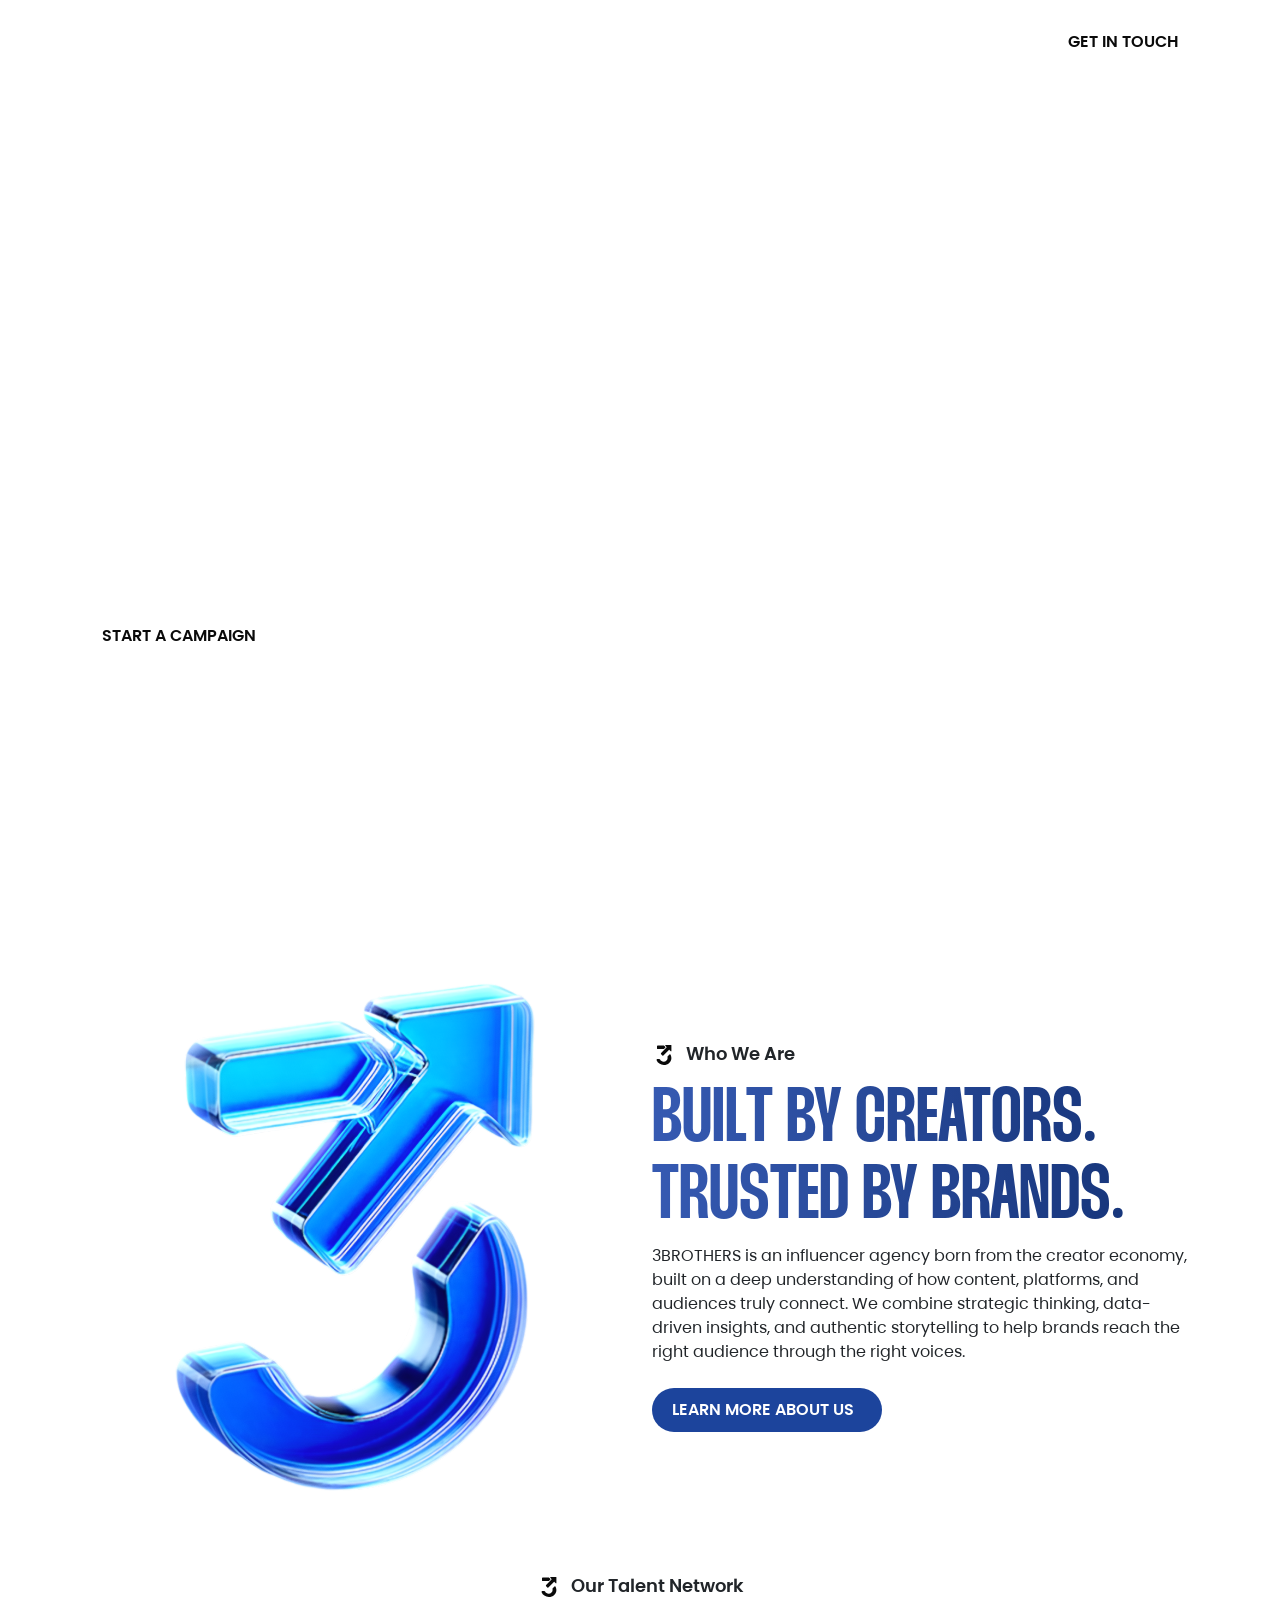
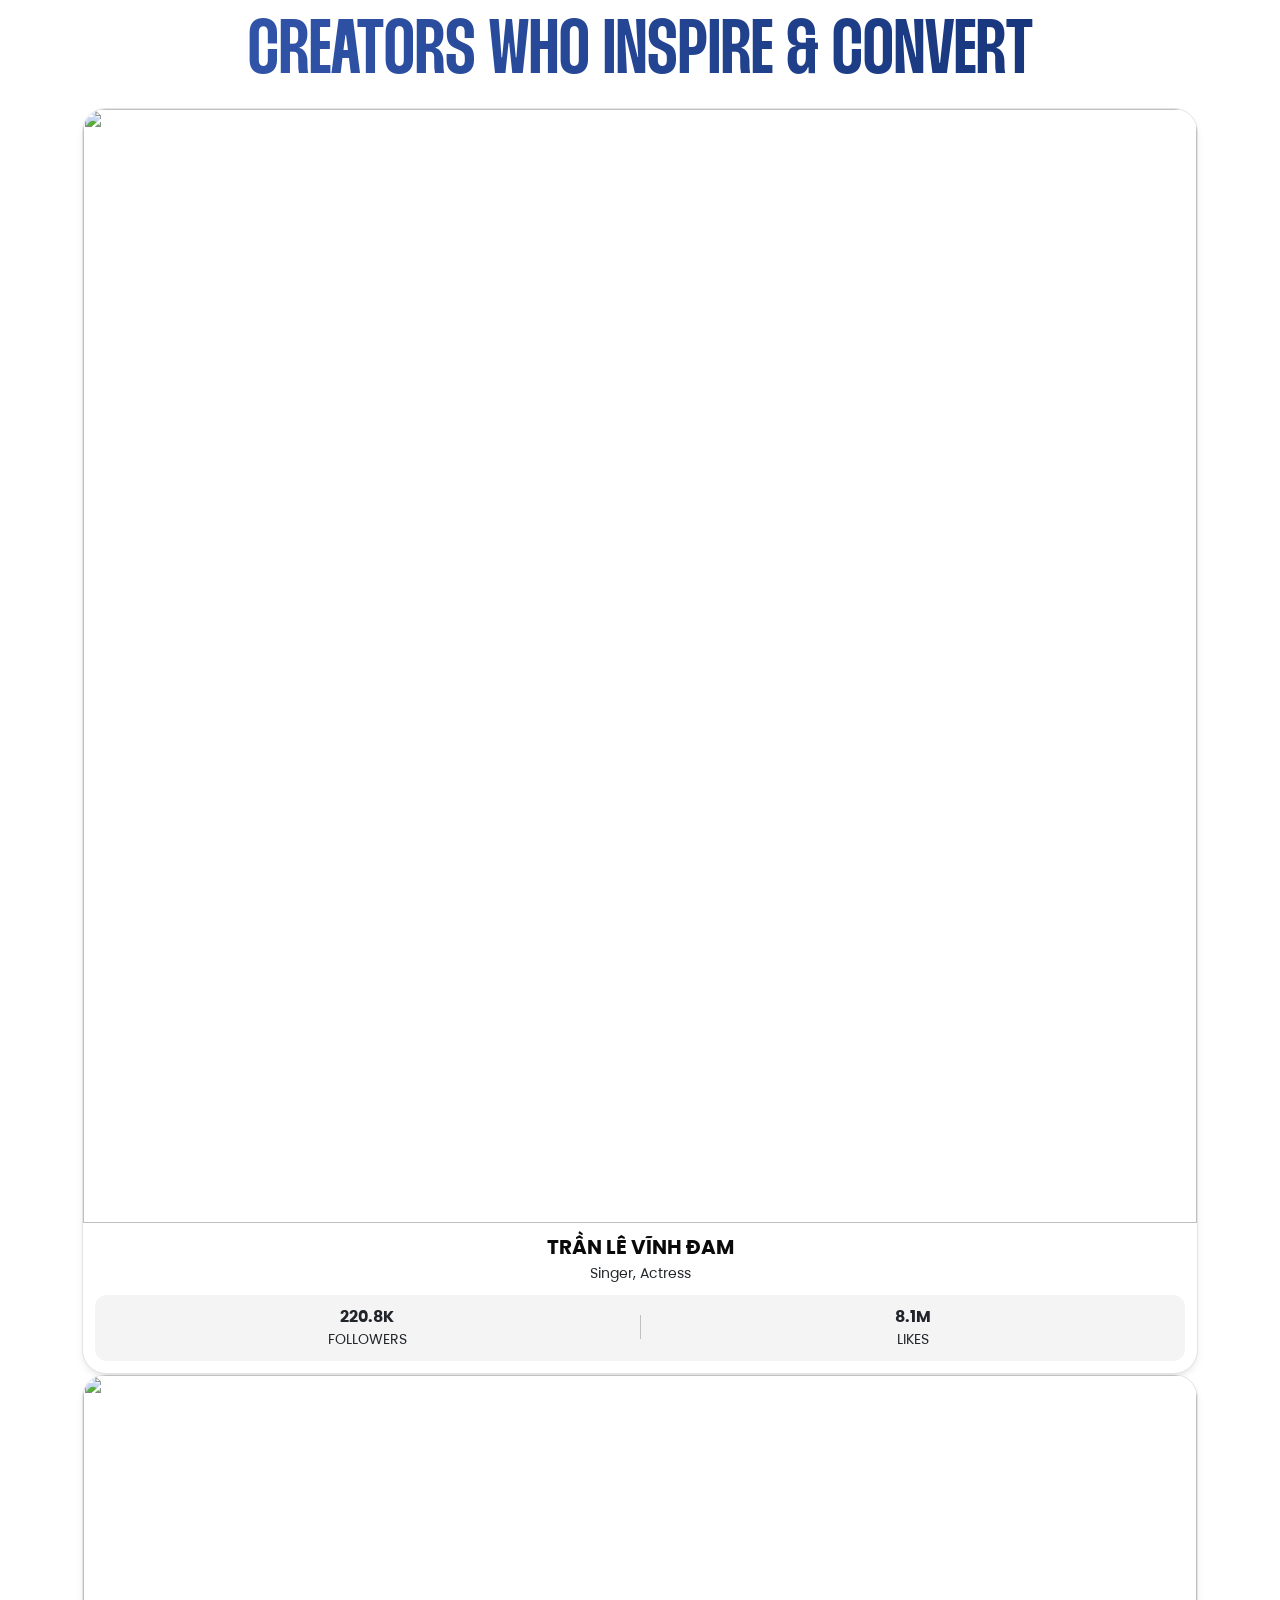
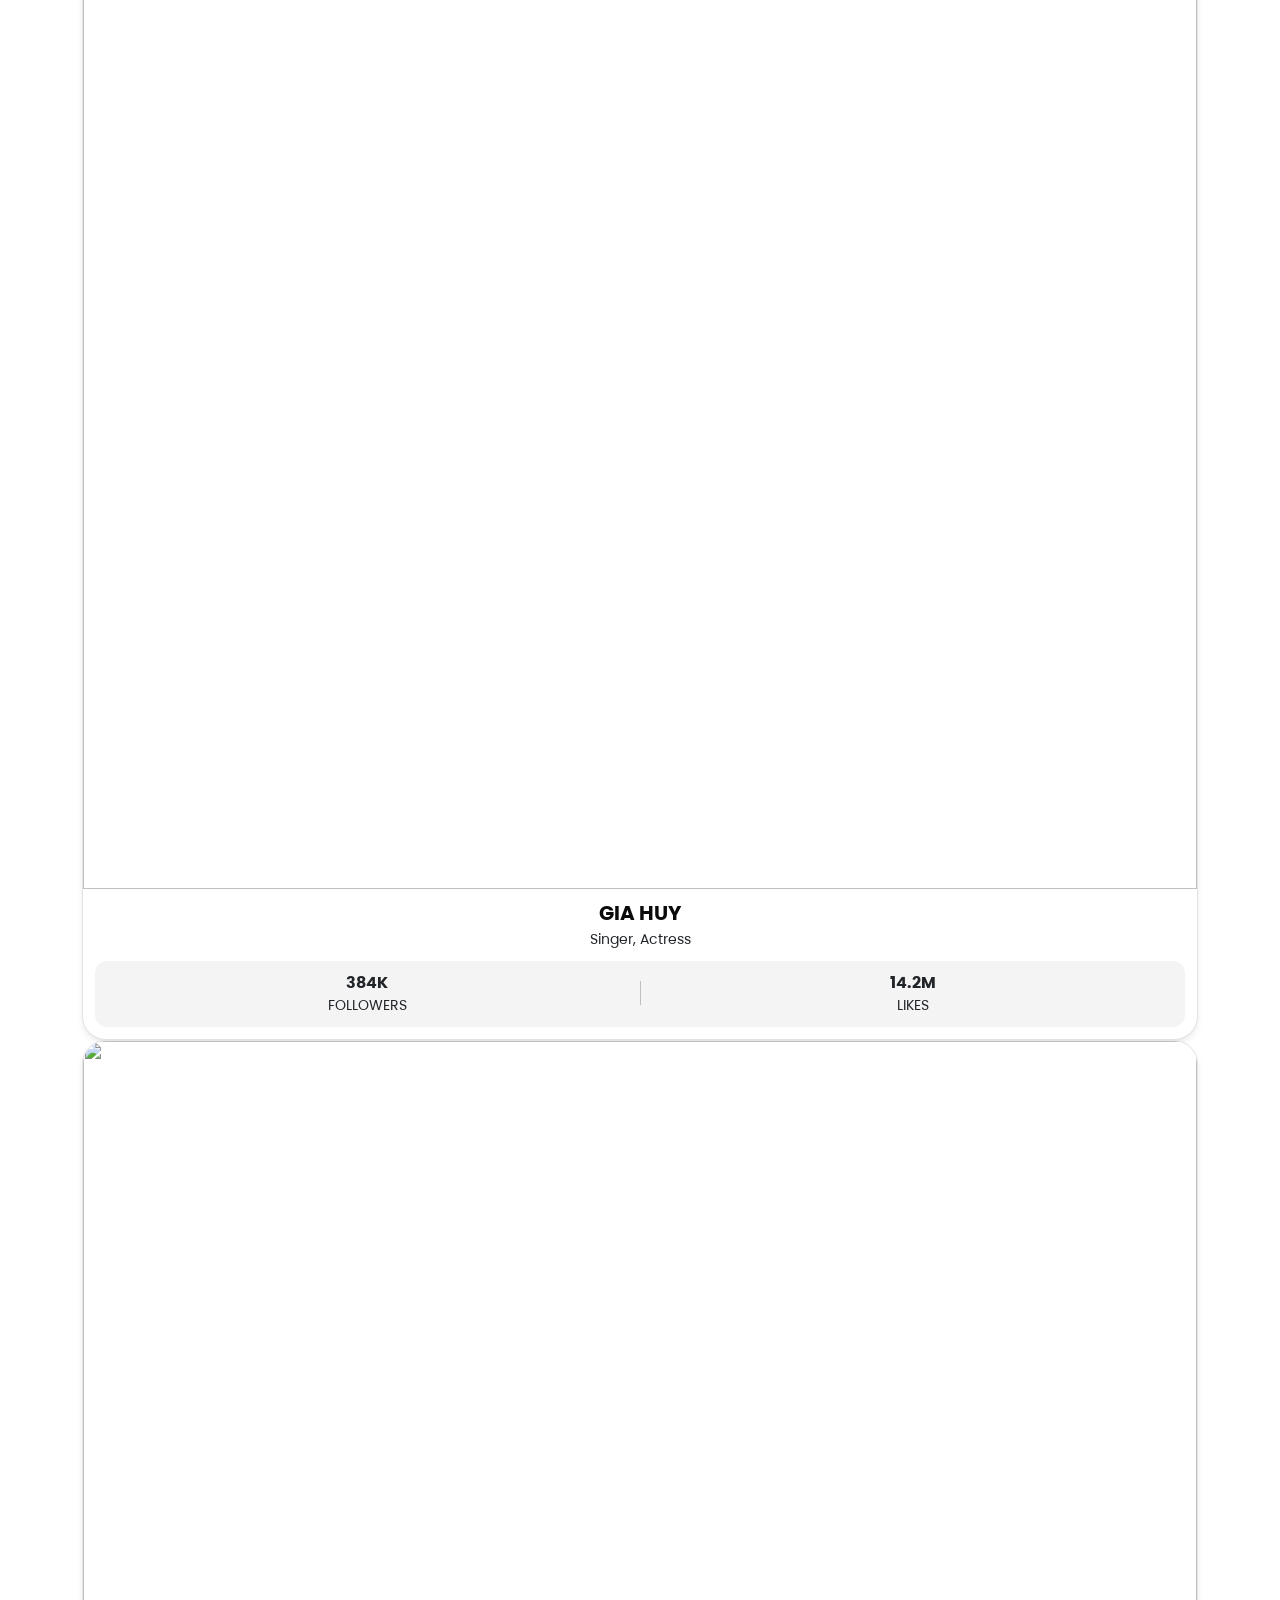
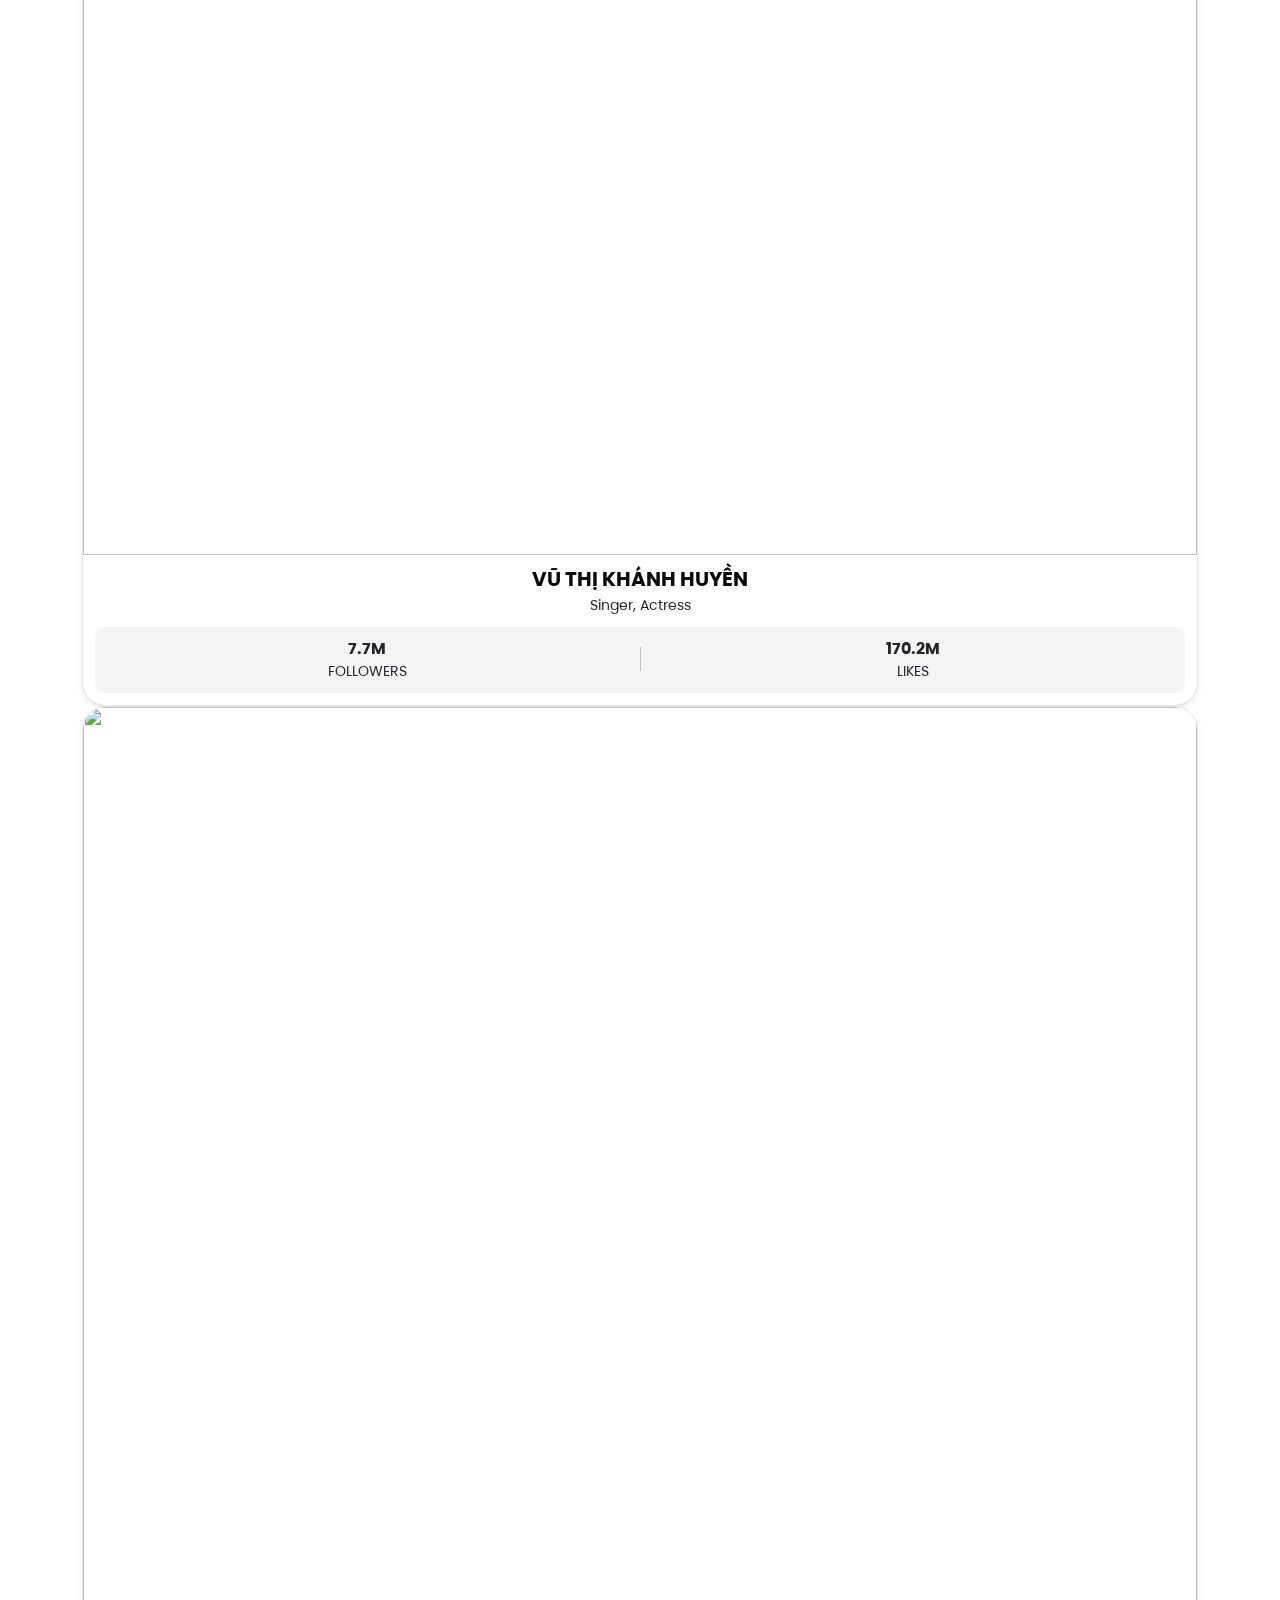
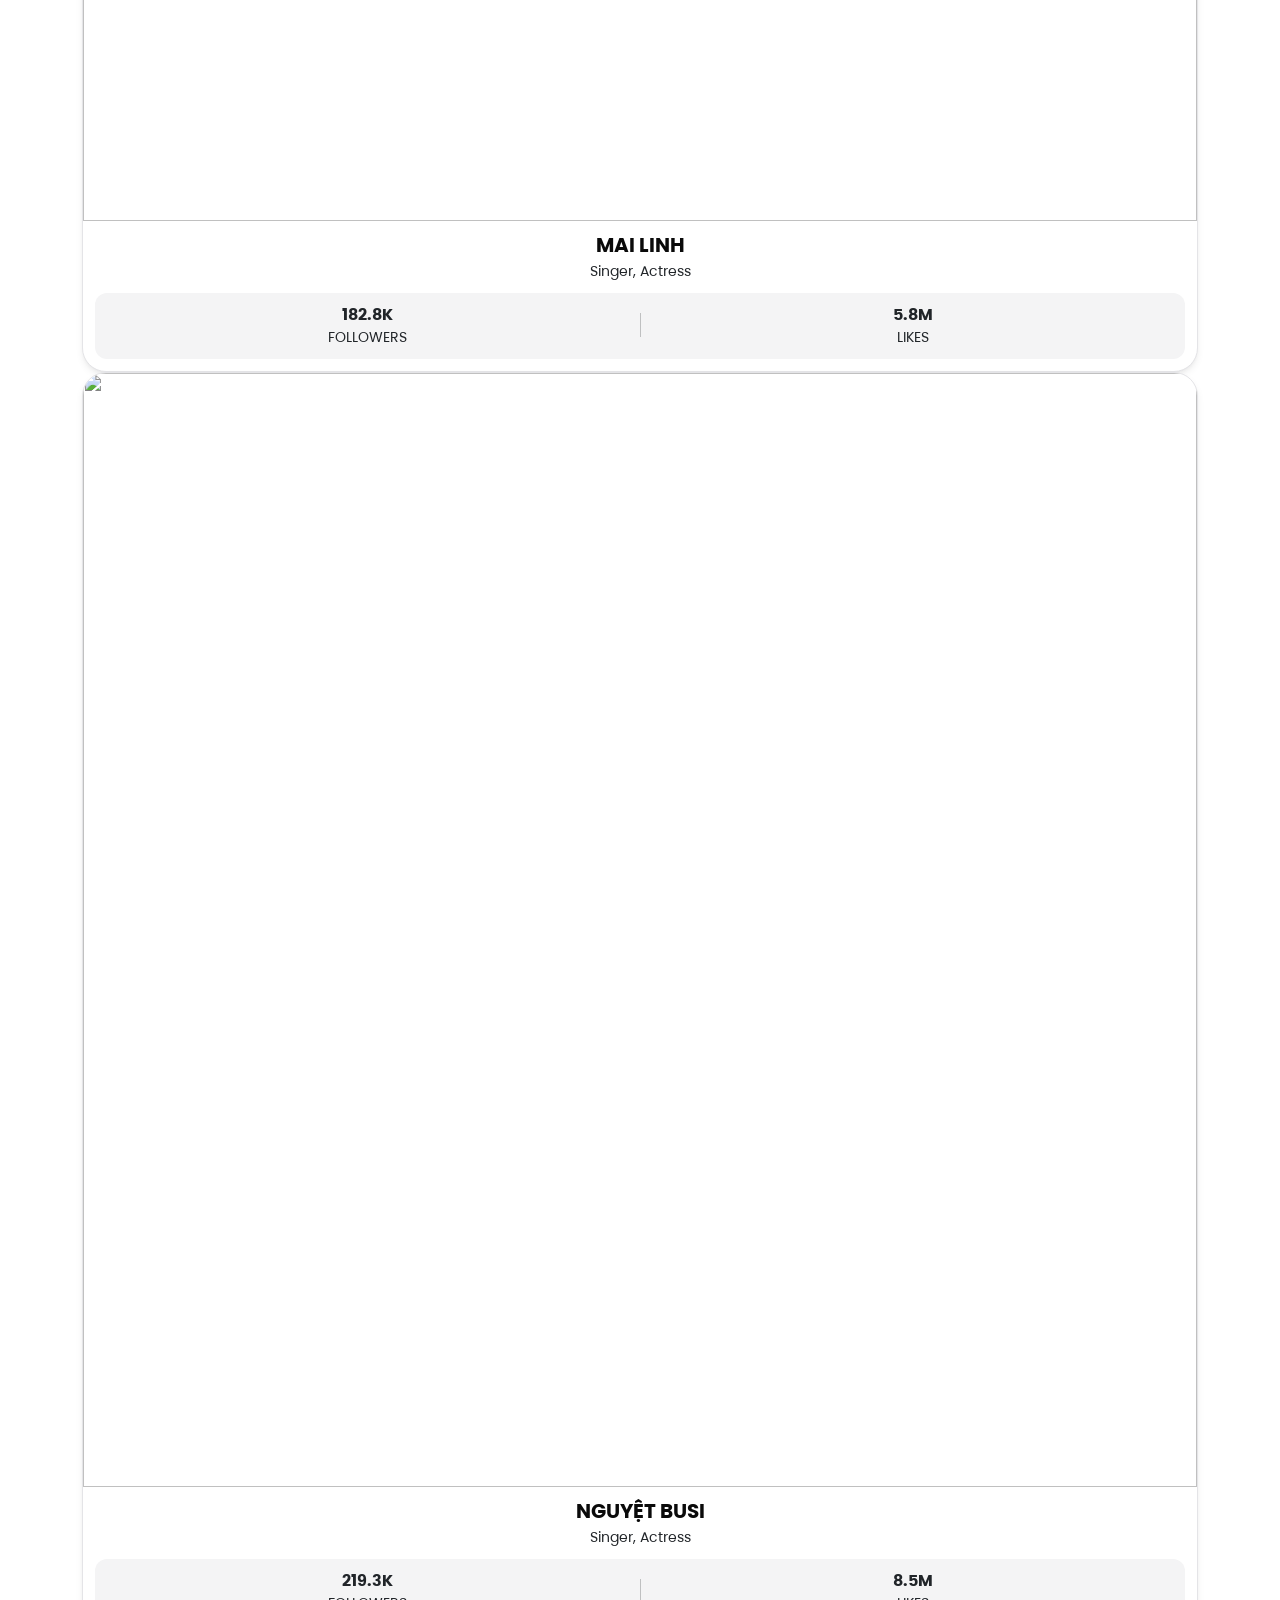
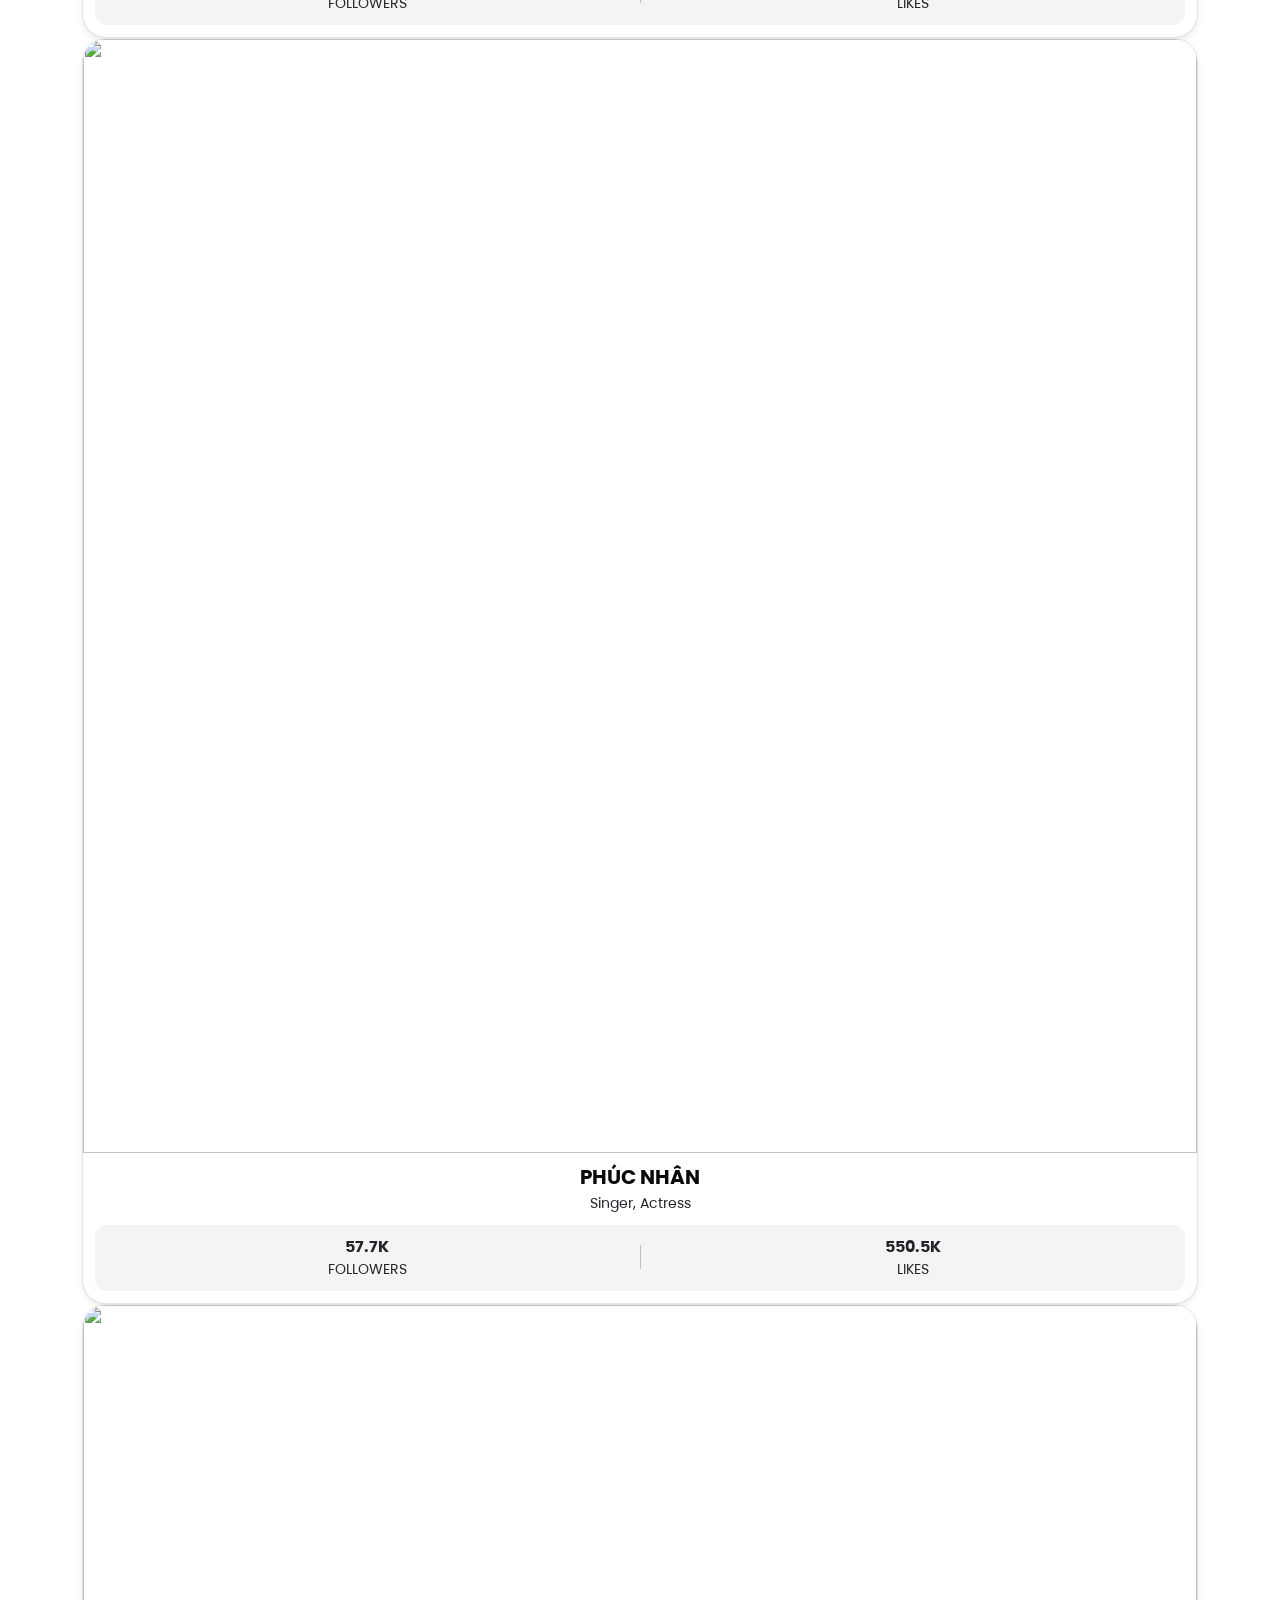
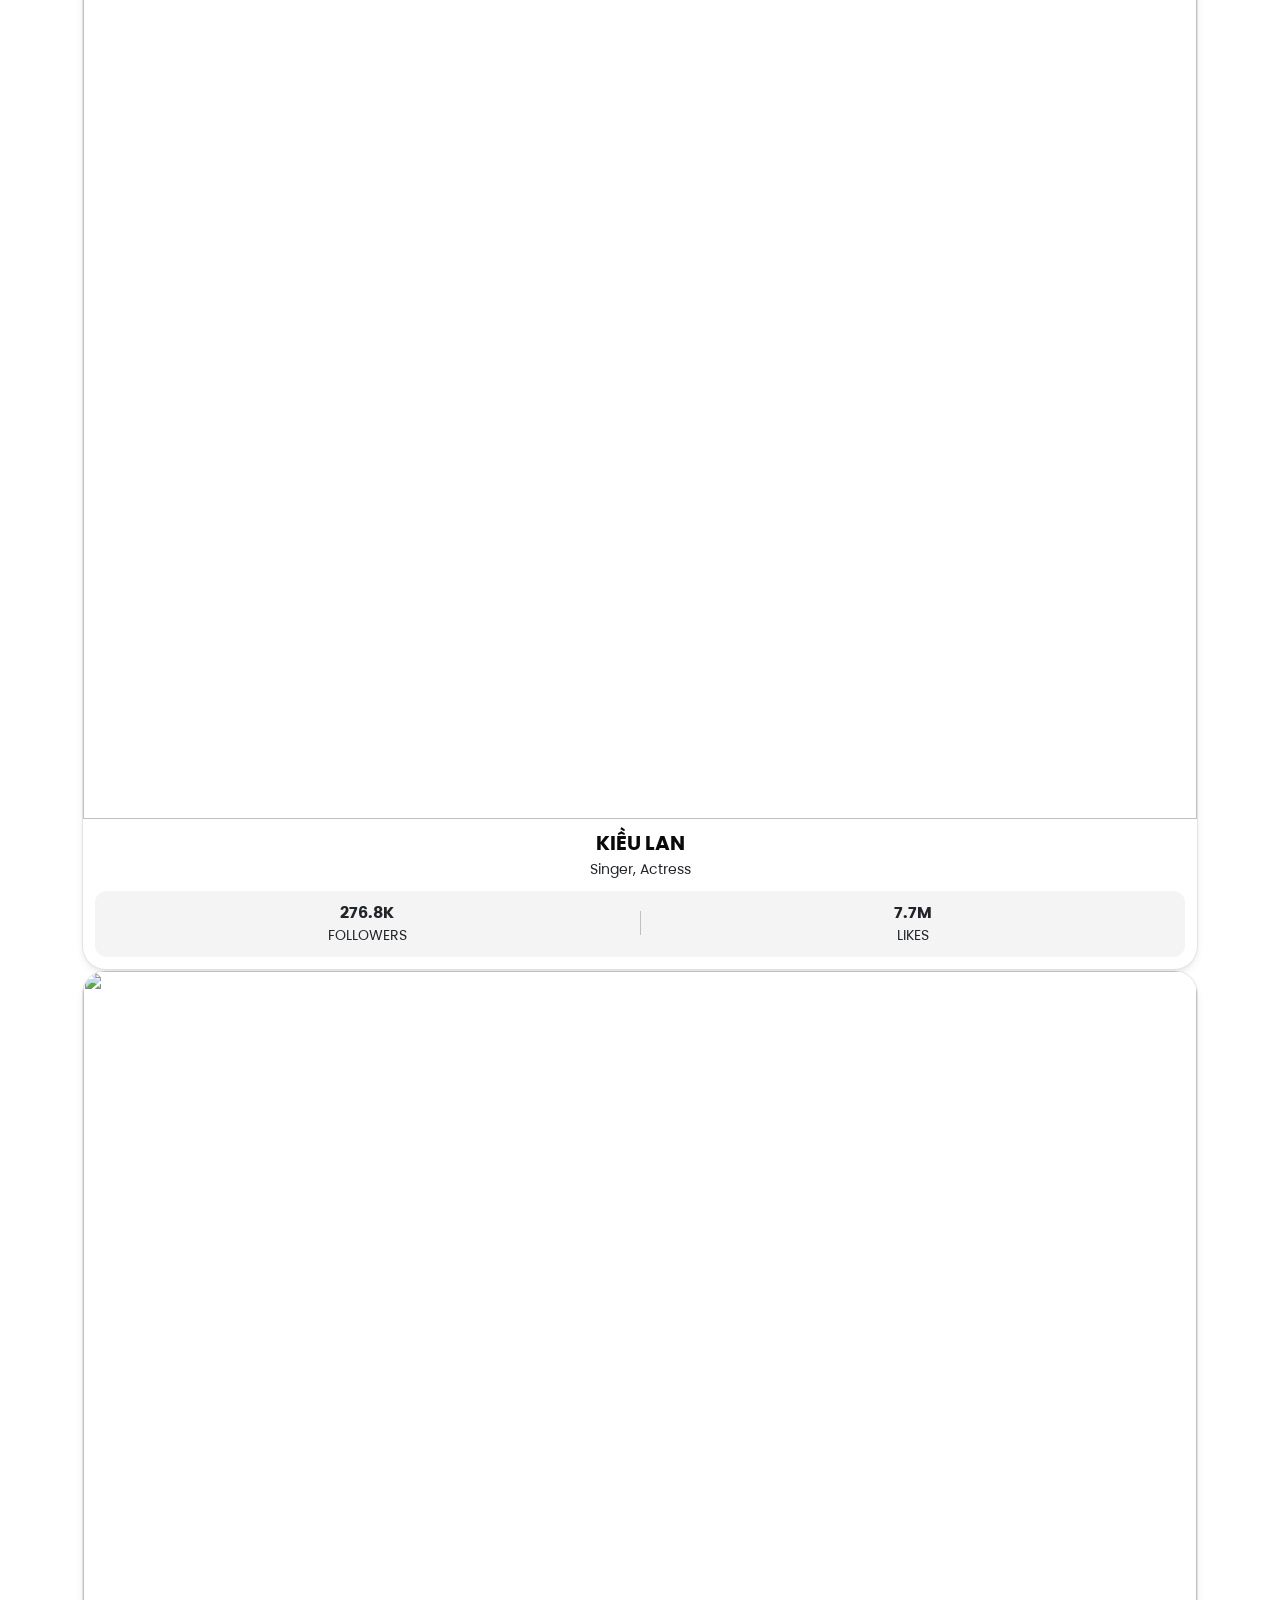
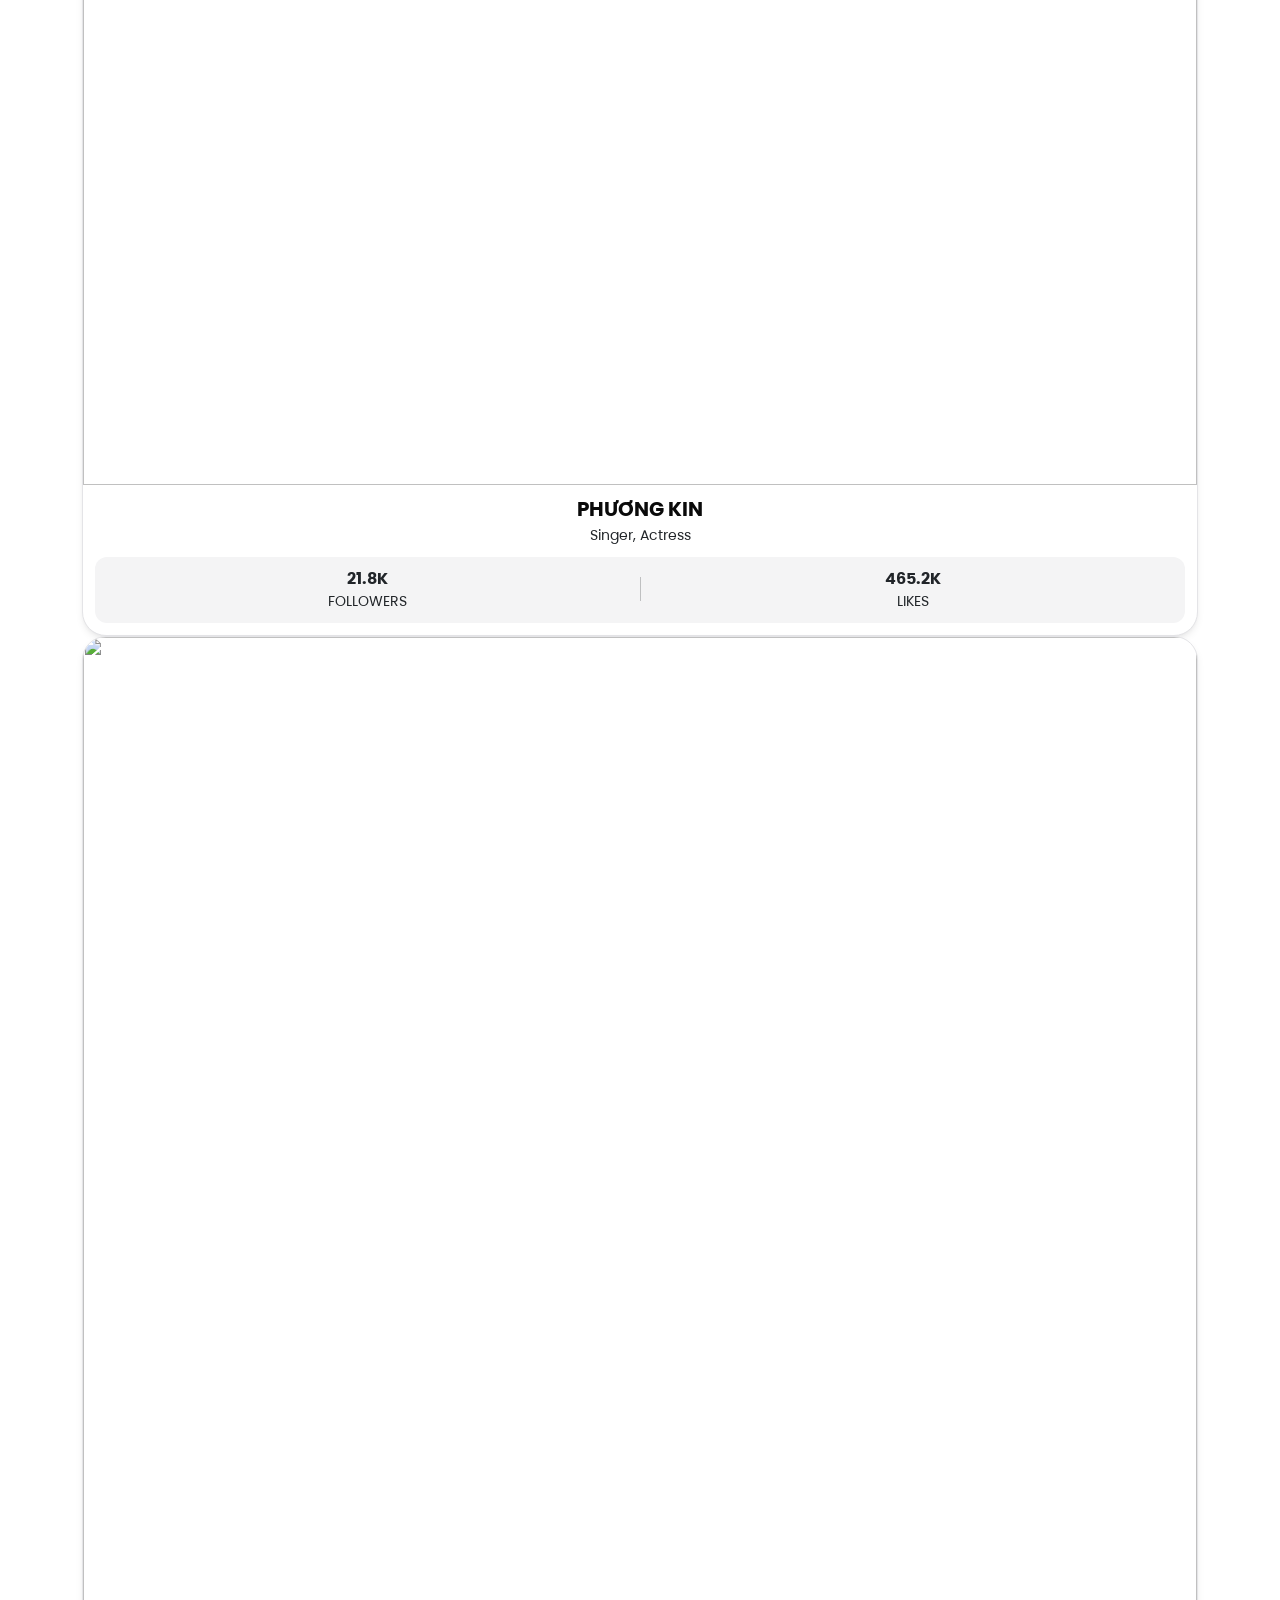
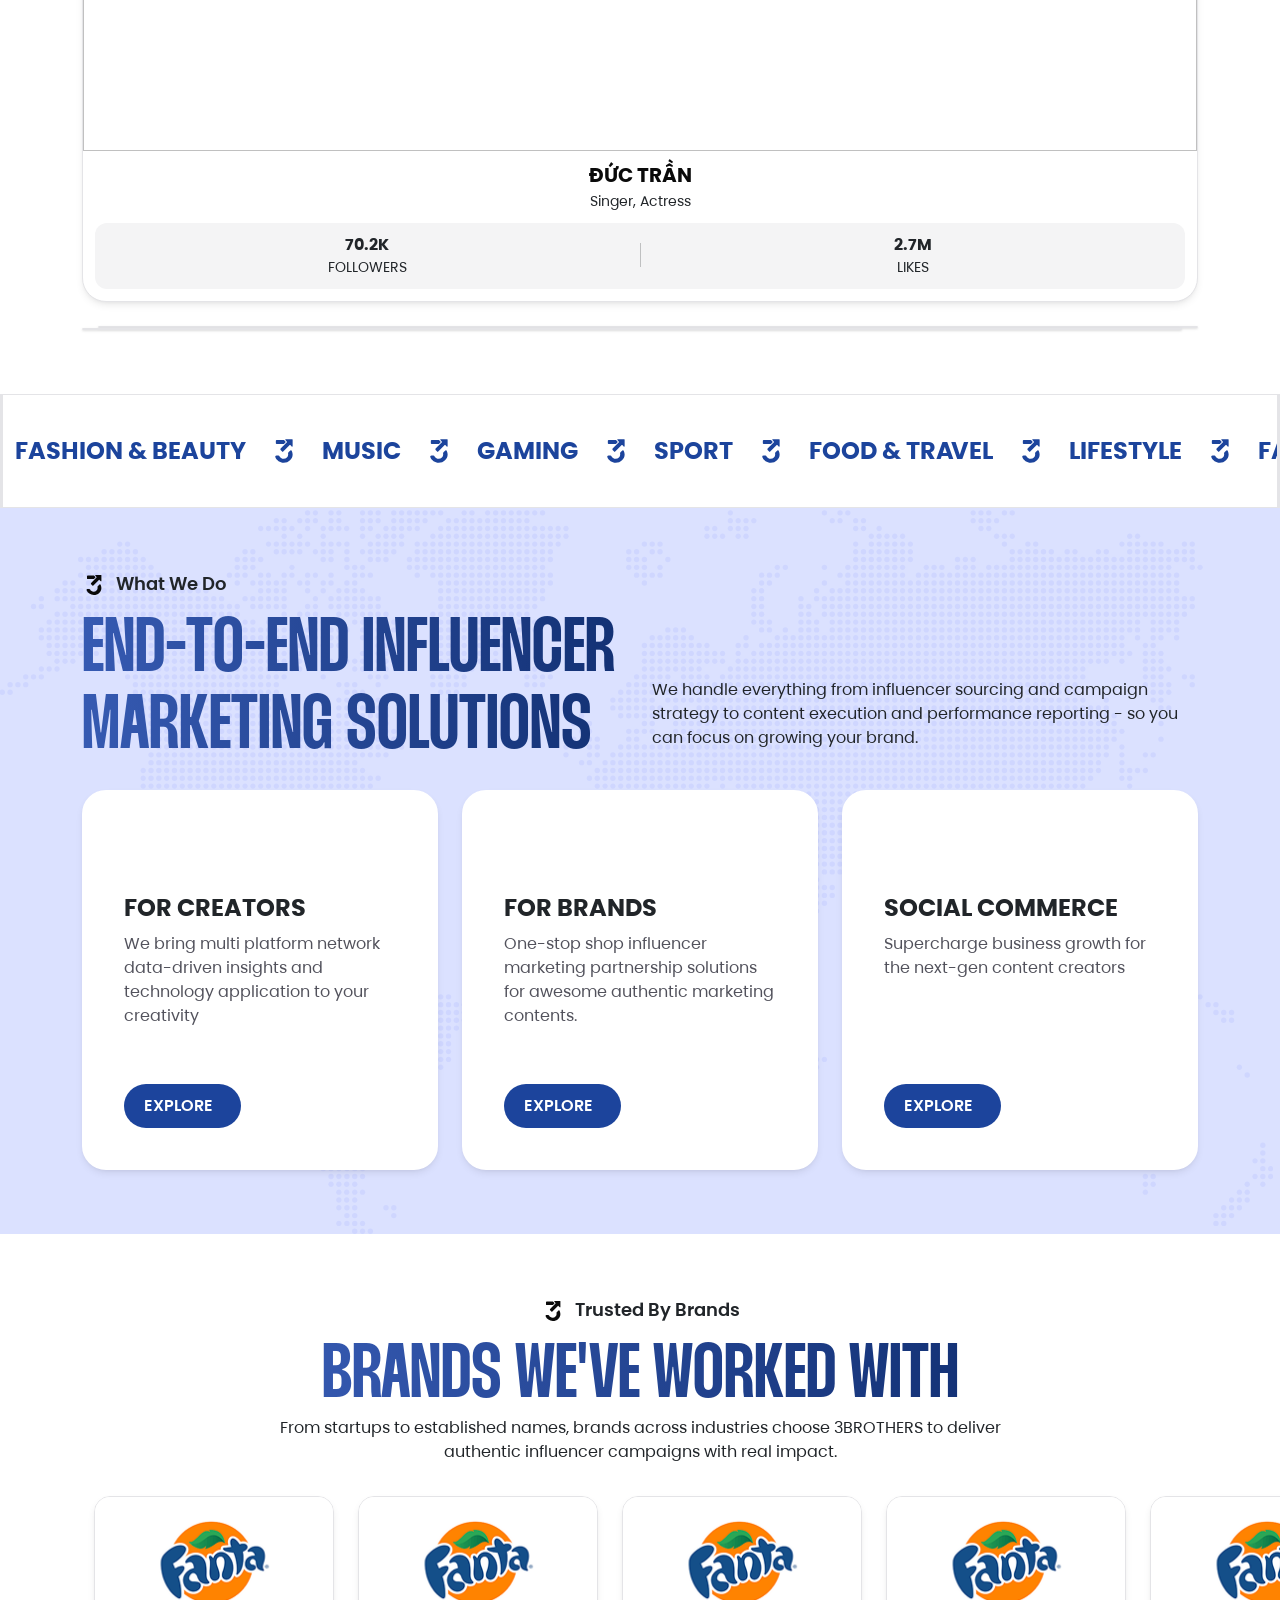
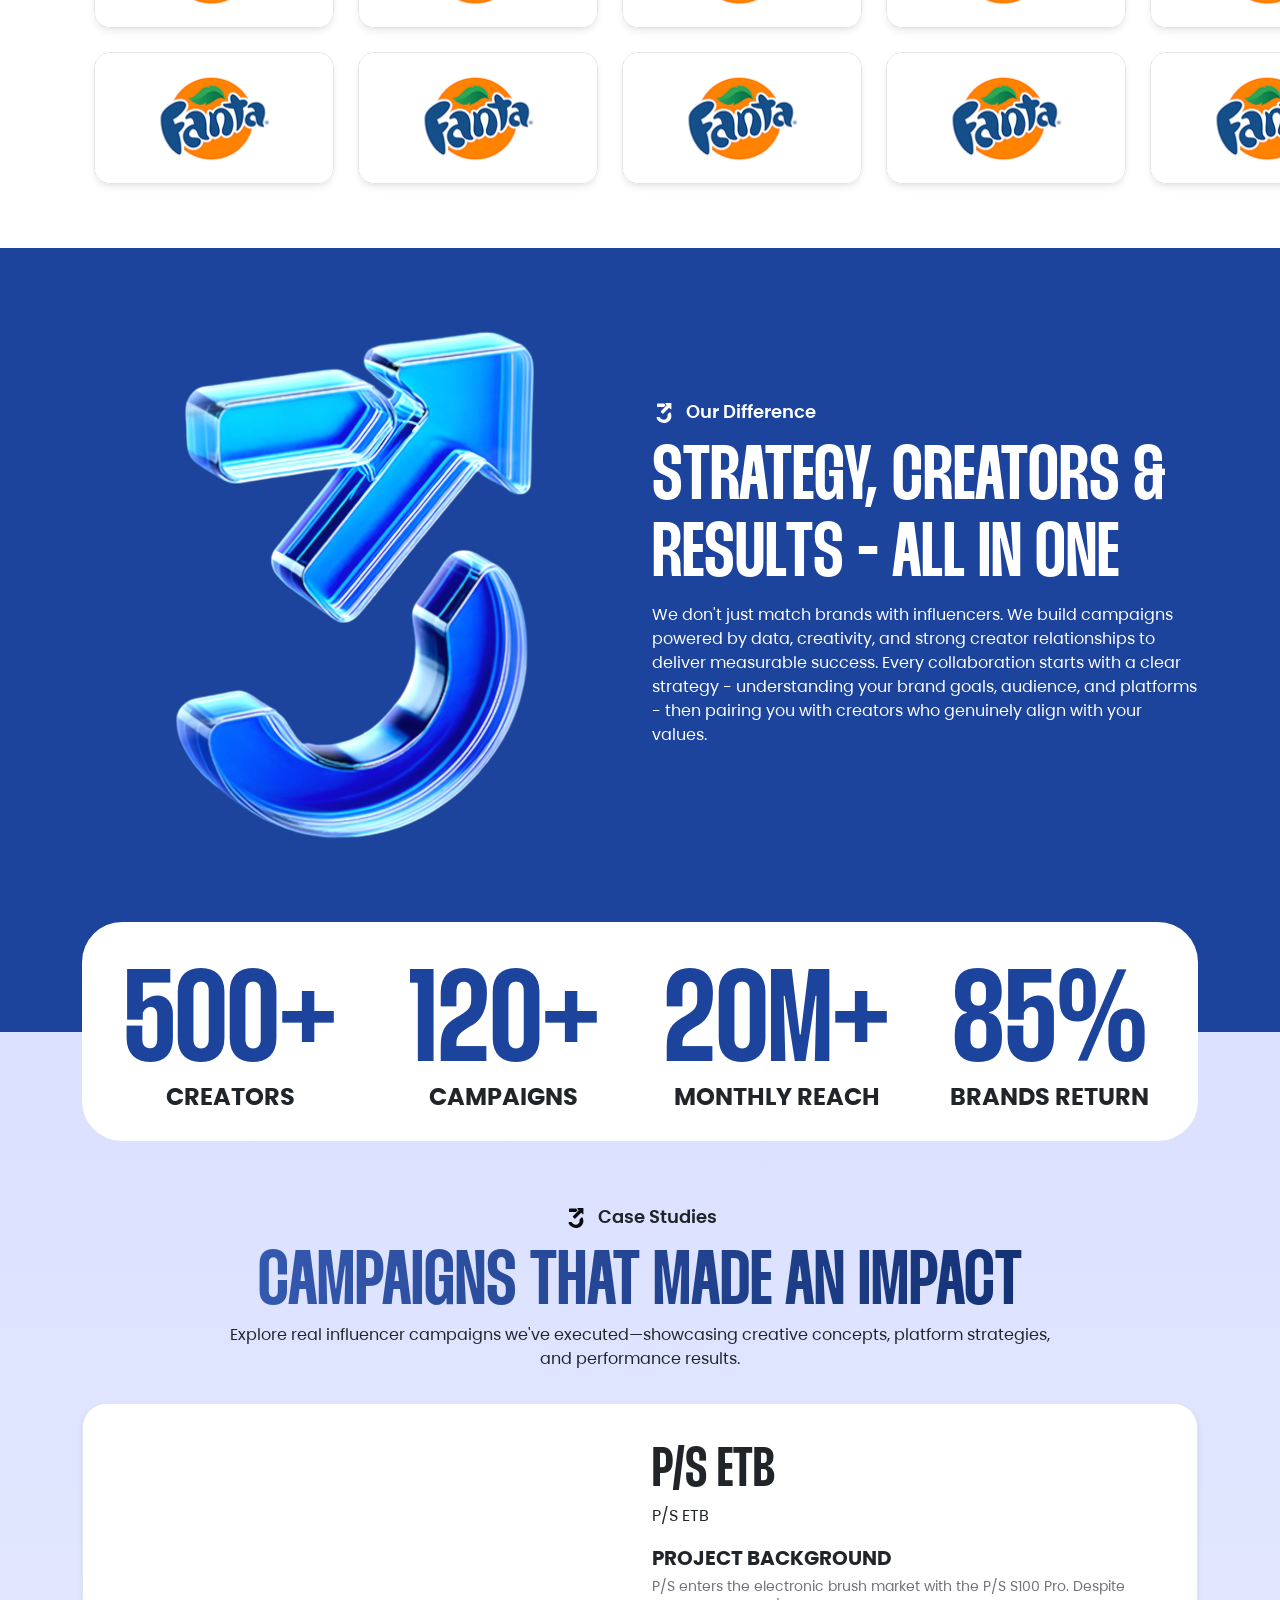
==== index.html @ 5cf60437 "Copy project from local" ====
<!DOCTYPE html>
<html lang="en">
<head>
	<meta charset="UTF-8">
	<meta name="viewport" content="width=device-width, initial-scale=1.0">
	<title>3Brothers Media | Influencer Marketing Agency</title>
  <link href="https://cdn.jsdelivr.net/npm/bootstrap@5.2.3/dist/css/bootstrap.min.css" rel="stylesheet" integrity="sha384-rbsA2VBKQhggwzxH7pPCaAqO46MgnOM80zW1RWuH61DGLwZJEdK2Kadq2F9CUG65" crossorigin="anonymous">
  <link rel="stylesheet" href="https://cdn.jsdelivr.net/npm/swiper@12/swiper-bundle.min.css"/>
  <link rel="stylesheet" href="css/style.css">
  <link rel="icon" type="image/png" sizes="32x32" href="/img/favicon-32.png">
  <link rel="icon" type="image/png" sizes="16x16" href="/img/favicon-16.png">
  <link rel="apple-touch-icon" href="/img/apple-touch-icon.png">
  <script src="https://kit.fontawesome.com/91c7529582.js" crossorigin="anonymous"></script>
</head>
<body>
  <!-- Header -->
	<header>
		<div class="container d-flex justify-content-between">
			<div class="d-flex align-items-center">
				<a href="index.html" class="header__logo d-inline-block">
				  <img src="img/white-logo.svg" alt="">
				</a>
				<nav class="header__nav d-none d-xl-block">
					<a href="for-creators.html" class="body-s">For Creators</a>
					<a href="for-brands.html" class="body-s">For Brands</a>
					<a href="social-commerce.html" class="body-s">Social Commerce</a>
					<a href="our-brands.html" class="body-s">Our Brands</a>
					<a href="blogs.html" class="body-s">Blog</a>
					<a href="careers.html" class="body-s">Careers</a>
				</nav>
			</div>
			<div class="d-none d-xl-flex align-items-center">
				<a href="contact.html" class="header__contact label-m btn btn btn-light">GET IN TOUCH</a>
			</div>
      <button class="header__sidebar-toggle d-block d-xl-none" type="button" data-bs-toggle="offcanvas" data-bs-target="#offcanvasExample" aria-controls="offcanvasExample">
        <i class="fa-solid fa-bars"></i>
      </button>
		</div>
	</header>
  
  <!-- <div class="offcanvas offcanvas-end" tabindex="-1" id="offcanvasExample" aria-labelledby="offcanvasExampleLabel">

  </div> -->
  <!-- Hero -->
  <section class="hero w-100 vh-100">
    <div class="container">
      <div class="row h-100">
        <div class="col-12 col-sm-8 col-md-6 d-flex align-items-center">
          <div class="hero__content">
            <h1>Connect Brands With Real Impact</h1>
            <p class="mb-4">We help brands build authentic connections through powerful influencer campaigns tailored to engage, inspire, and convert audiences.</p>
            <a href="for-brands.html" class="btn btn-light label-m">START A CAMPAIGN <i class="fa-solid fa-arrow-right"></i></a>
          </div>
        </div>
      </div>
    </div>
    <video class="hero__video" loop muted playsinline autoplay>
      <source src="img/hero-bg.mp4" type="video/mp4">
    </video>
  </section>
  
  <!-- About Us -->
  <section class="about-us section-pt-full section-pb-half">
    <div class="container">
      <div class="row gy-4">
        <div class="col-12 col-md-6">
          <img class="w-100" src="img/3d-alpha-logo.png" alt="">
        </div>
        <div class="col-12 col-md-6 d-flex align-items-center">
          <div>
            <span class="label-l eyebrow-text">
              <img src="img/black-logo-icon.svg" alt=""> Who We Are
            </span>
            <h2 class="heading-color">Built by Creators. Trusted by Brands.</h2>
            <p class="mb-4">3BROTHERS is an influencer agency born from the creator economy, built on a deep understanding of how content, platforms, and audiences truly connect. We combine strategic thinking, data-driven insights, and authentic storytelling to help brands reach the right audience through the right voices.</p>
            <a href="about.html" class="btn btn-primary label-m">LEARN MORE ABOUT US <i class="fa-solid fa-arrow-right"></i></a>
          </div>
        </div>
      </div>
    </div>
  </section>
  
  <!-- Our Talents -->
  <section class="our-talents overflow-hidden section-pt-half section-pb-full">
    <div class="container">
      <div class="mb-3">
        <span class="label-l eyebrow-text text-center">
          <img src="img/black-logo-icon.svg" alt=""> Our Talent Network
        </span>
        <h2 class="text-center heading-color mb-0">Creators Who Inspire & Convert</h2>
      </div>
      <div class="swiper our-talents__swiper overflow-visible">
        <div class="swiper-wrapper">
          <div class="swiper-slide">
            <div class="talent-card">
              <div class="talent-card__thumbnail">
                <div class="talent-card__img">
                  <img src="https://scontent.fsgn2-8.fna.fbcdn.net/v/t39.30808-6/511938796_122229107564177009_7063130285507364672_n.jpg?_nc_cat=102&ccb=1-7&_nc_sid=13d280&_nc_eui2=AeFD2UEHbMqMpflk-NmAVnIO2wY1QqO8r7bbBjVCo7yvtgDHl2X9Gg4-T8cQ6777mWswOS96pvlaQMjV6A5OFmCn&_nc_ohc=LoY22Av8y4IQ7kNvwEmkFVd&_nc_oc=Adr30yHnI0XvxO4GG0-XOKfA8UmQVQuqnNY006UUaWk9_i9h58xhmIifrpxmavDcJTPpv-C_-5nUvJjSsVjCOSRi&_nc_zt=23&_nc_ht=scontent.fsgn2-8.fna&_nc_gid=F6g1j8fFLuU7MzfgrJ2i0Q&_nc_ss=7a32e&oh=00_AfzquininIB5-_BS6VB9M1BAsKZyUDN4rOFzZBDFk9rnqw&oe=69CC0743" alt="">
                </div>
                <a href="https://www.tiktok.com/@ryan.vinhdam" target="_blank" rel="noopener noreferrer" class="talent-card__view-detail btn btn-primary label-m">EXPLORE <i class="fa-solid fa-arrow-right"></i></a>
              </div>
              <div class="talent-card_content">
                <a href="https://www.tiktok.com/@ryan.vinhdam" target="_blank" rel="noopener noreferrer" class="talent-card__name">
                  <h3 class="title-m text-center">Trần Lê Vĩnh Đam</h3>
                </a>
                <span class="body-s d-block text-center">Singer, Actress</span>
                <div class="talent-card_info d-flex">
                  <div class="w-100">
                    <span class="title-s d-block text-center">220.8K</span>
                    <span class="body-s d-block text-center">FOLLOWERS</span>
                  </div>
                  <div class="vr align-self-center"></div>
                  <div class="w-100">
                    <span class="title-s d-block text-center">8.1M</span>
                    <span class="body-s d-block text-center">LIKES</span>
                  </div>
                </div>
              </div>
            </div>
          </div>
          <div class="swiper-slide">
            <div class="talent-card">
              <div class="talent-card__thumbnail">
                <div class="talent-card__img">
                  <img src="https://scontent.fsgn2-6.fna.fbcdn.net/v/t39.30808-6/513906706_122229528026177009_2715557822462448062_n.jpg?_nc_cat=111&ccb=1-7&_nc_sid=7b2446&_nc_eui2=AeEubvY_5jJ45QSq0pp2ft3PfPLNkDEZ9dd88s2QMRn11x5TzPZvjI4lNhYM5ijkOs-pLQRmhEix3fzn6w3hbkg6&_nc_ohc=-7sHDZd_heIQ7kNvwGBA6tS&_nc_oc=Adp6OZYAxuY8rOJNFq0y9-phvshWCTh90Fl10FhIkiVwBnlINf-2EdHHhtudU7q9IeHMX7cPKmg7Wa9Cmk16fAXo&_nc_zt=23&_nc_ht=scontent.fsgn2-6.fna&_nc_gid=bHJG-VHOTx45gIEjmQkmAA&_nc_ss=7a32e&oh=00_AfwsVHeT8hllzngc7BKU19R-1Ar0DsNXrZTkhBIqEMgxIg&oe=69CC0BA8" alt="">
                </div>
                <a href="https://www.tiktok.com/@jhyu107" target="_blank" rel="noopener noreferrer" class="talent-card__view-detail btn btn-primary label-m">EXPLORE <i class="fa-solid fa-arrow-right"></i></a>
              </div>
              <div class="talent-card_content">
                <a href="https://www.tiktok.com/@jhyu107" target="_blank" rel="noopener noreferrer" class="talent-card__name">
                  <h3 class="title-m text-center">Gia Huy</h3>
                </a>
                <span class="body-s d-block text-center">Singer, Actress</span>
                <div class="talent-card_info d-flex">
                  <div class="w-100">
                    <span class="title-s d-block text-center">384K</span>
                    <span class="body-s d-block text-center">FOLLOWERS</span>
                  </div>
                  <div class="vr align-self-center"></div>
                  <div class="w-100">
                    <span class="title-s d-block text-center">14.2M</span>
                    <span class="body-s d-block text-center">LIKES</span>
                  </div>
                </div>
              </div>
            </div>
          </div>
          <div class="swiper-slide">
            <div class="talent-card">
              <div class="talent-card__thumbnail">
                <div class="talent-card__img">
                  <img src="https://scontent.fsgn2-8.fna.fbcdn.net/v/t39.30808-6/514403444_122229869156177009_1652724287318793704_n.jpg?_nc_cat=102&ccb=1-7&_nc_sid=13d280&_nc_eui2=AeHQLCspIkMDZhOvaiWd-UX8ah0od5XcL59qHSh3ldwvn9kW1UlzSQ-cBfsVkpEtwWeaOdnIDnilqi3MQOsqvTBx&_nc_ohc=JPdsQHlm-CIQ7kNvwEpgSX0&_nc_oc=Adq7FH3uus70eDSrBAXs2dkcjsfhmy-96nDbCr1fXMldAq4QGWGfOKm4arJgrEUot1d85VhYZjko0wiU8ONlp6U6&_nc_zt=23&_nc_ht=scontent.fsgn2-8.fna&_nc_gid=GLmd0qIJ084JhBKdwyy0DQ&_nc_ss=7a3a8&oh=00_AfyZ4dGdwYfR6laLB_eok-1uM9YeMnscXCHU62g2mia5Yg&oe=69CC10FA" alt="">
                </div>
                <a href="https://www.tiktok.com/@vtkh2004" target="_blank" rel="noopener noreferrer" class="talent-card__view-detail btn btn-primary label-m">EXPLORE <i class="fa-solid fa-arrow-right"></i></a>
              </div>
              <div class="talent-card_content">
                <a href="https://www.tiktok.com/@vtkh2004" target="_blank" rel="noopener noreferrer" class="talent-card__name">
                  <h3 class="title-m text-center">Vũ Thị Khánh Huyền</h3>
                </a>
                <span class="body-s d-block text-center">Singer, Actress</span>
                <div class="talent-card_info d-flex">
                  <div class="w-100">
                    <span class="title-s d-block text-center">7.7M</span>
                    <span class="body-s d-block text-center">FOLLOWERS</span>
                  </div>
                  <div class="vr align-self-center"></div>
                  <div class="w-100">
                    <span class="title-s d-block text-center">170.2M</span>
                    <span class="body-s d-block text-center">LIKES</span>
                  </div>
                </div>
              </div>
            </div>
          </div>
          <div class="swiper-slide">
            <div class="talent-card">
              <div class="talent-card__thumbnail">
                <div class="talent-card__img">
                  <img src="https://scontent.fsgn2-6.fna.fbcdn.net/v/t39.30808-6/514438473_122230085312177009_8500374989787782851_n.jpg?_nc_cat=111&ccb=1-7&_nc_sid=7b2446&_nc_eui2=AeHQp6-r1byOcKv4aykRSVN-5WFWAUJ3tLDlYVYBQne0sO6uy11TolsMuuXXgGiYaoAqRHOwuc0_mYv34m8vyTz8&_nc_ohc=r6SpKRT0o1YQ7kNvwGpo9oF&_nc_oc=AdoQs9sj5T5XYn_IUtjxgXzWj3TQQy8VdghnbQ31q6VOjWnWs68CGbelLmU6qix3FftHzOoa9ztZO71XofJY75L3&_nc_zt=23&_nc_ht=scontent.fsgn2-6.fna&_nc_gid=hpCrF3ZQyFFpcMX1FX0tow&_nc_ss=7a32e&oh=00_AfziAntlWMUg_dLXD6w8x-4fc73ss3NQzVgHNDixE8E0UA&oe=69CC2F6B" alt="">
                </div>
                <a href="https://www.tiktok.com/@mailiingg" target="_blank" rel="noopener noreferrer" class="talent-card__view-detail btn btn-primary label-m">EXPLORE <i class="fa-solid fa-arrow-right"></i></a>
              </div>
              <div class="talent-card_content">
                <a href="https://www.tiktok.com/@mailiingg" target="_blank" rel="noopener noreferrer" class="talent-card__name">
                  <h3 class="title-m text-center">Mai Linh</h3>
                </a>
                <span class="body-s d-block text-center">Singer, Actress</span>
                <div class="talent-card_info d-flex">
                  <div class="w-100">
                    <span class="title-s d-block text-center">182.8K</span>
                    <span class="body-s d-block text-center">FOLLOWERS</span>
                  </div>
                  <div class="vr align-self-center"></div>
                  <div class="w-100">
                    <span class="title-s d-block text-center">5.8M</span>
                    <span class="body-s d-block text-center">LIKES</span>
                  </div>
                </div>
              </div>
            </div>
          </div>
          <div class="swiper-slide">
            <div class="talent-card">
              <div class="talent-card__thumbnail">
                <div class="talent-card__img">
                  <img src="https://scontent.fsgn2-4.fna.fbcdn.net/v/t39.30808-6/515499360_122230467458177009_3314518181288282368_n.jpg?_nc_cat=101&ccb=1-7&_nc_sid=7b2446&_nc_eui2=AeFZXJA5yQ6GtNWLCQRSLGuhUvnBkJLu-dRS-cGQku751FqbjjKT0mxXM04-ULTul6PcB5At62sk2DjtqrLPXex2&_nc_ohc=-M8PgBlM1nkQ7kNvwGV8Wjy&_nc_oc=Adoa5clXqynKJcvtYxVR4MdL15UXxoKqnB2w03ly4uGd0aSt3Zea7HmE0bCuz3t_rFJ63W_NM9SB4t4RksvoVstO&_nc_zt=23&_nc_ht=scontent.fsgn2-4.fna&_nc_gid=O_ZscLvMaMrq_lSfPnqmEA&_nc_ss=7a32e&oh=00_Afy2Lwfv_LtDeeWjbtLWbzryCZWX8XpneOL7NgfCw7R6YA&oe=69CC1F0C" alt="">
                </div>
                <a href="https://www.tiktok.com/@nguyetbusine" target="_blank" rel="noopener noreferrer" class="talent-card__view-detail btn btn-primary label-m">EXPLORE <i class="fa-solid fa-arrow-right"></i></a>
              </div>
              <div class="talent-card_content">
                <a href="https://www.tiktok.com/@nguyetbusine" target="_blank" rel="noopener noreferrer" class="talent-card__name">
                  <h3 class="title-m text-center">Nguyệt Busi</h3>
                </a>
                <span class="body-s d-block text-center">Singer, Actress</span>
                <div class="talent-card_info d-flex">
                  <div class="w-100">
                    <span class="title-s d-block text-center">219.3K</span>
                    <span class="body-s d-block text-center">FOLLOWERS</span>
                  </div>
                  <div class="vr align-self-center"></div>
                  <div class="w-100">
                    <span class="title-s d-block text-center">8.5M</span>
                    <span class="body-s d-block text-center">LIKES</span>
                  </div>
                </div>
              </div>
            </div>
          </div>
          <div class="swiper-slide">
            <div class="talent-card">
              <div class="talent-card__thumbnail">
                <div class="talent-card__img">
                  <img src="https://scontent.fsgn2-10.fna.fbcdn.net/v/t39.30808-6/514409434_122230842962177009_576680896108493079_n.jpg?_nc_cat=109&ccb=1-7&_nc_sid=13d280&_nc_eui2=AeEzIn2AMAJm_PTASMA_yGlhrZqc6G-ZXp-tmpzob5len9_NRlNzV6cWbiz6CCdf3Gq7zRa0KW4ags9Lqrk5YvXJ&_nc_ohc=QhVDUzIYdUYQ7kNvwEBvkeq&_nc_oc=Adp9Fum_1RviYFcWY54Dt0zBHZ38D1SAAaf5SUKT_VZrJibvg1ZuTJie_i4jVI3Rw8jGS8RGmUDByiLwcVW5d9o0&_nc_zt=23&_nc_ht=scontent.fsgn2-10.fna&_nc_gid=9m8xy6ZZW83yN_1RPvV9OA&_nc_ss=7a32e&oh=00_Afzx95SvzgjGWBD2YZFxMcJSUWKk5jjVpjLZUGlrFGwEXw&oe=69CC1316" alt="">
                </div>
                <a href="https://www.tiktok.com/@phucnhan.pilot1993" target="_blank" rel="noopener noreferrer" class="talent-card__view-detail btn btn-primary label-m">EXPLORE <i class="fa-solid fa-arrow-right"></i></a>
              </div>
              <div class="talent-card_content">
                <a href="https://www.tiktok.com/@phucnhan.pilot1993" target="_blank" rel="noopener noreferrer" class="talent-card__name">
                  <h3 class="title-m text-center">Phúc Nhân</h3>
                </a>
                <span class="body-s d-block text-center">Singer, Actress</span>
                <div class="talent-card_info d-flex">
                  <div class="w-100">
                    <span class="title-s d-block text-center">57.7K</span>
                    <span class="body-s d-block text-center">FOLLOWERS</span>
                  </div>
                  <div class="vr align-self-center"></div>
                  <div class="w-100">
                    <span class="title-s d-block text-center">550.5K</span>
                    <span class="body-s d-block text-center">LIKES</span>
                  </div>
                </div>
              </div>
            </div>
          </div>
          <div class="swiper-slide">
            <div class="talent-card">
              <div class="talent-card__thumbnail">
                <div class="talent-card__img">
                  <img src="https://scontent.fsgn2-9.fna.fbcdn.net/v/t39.30808-6/516761625_122231168972177009_2957195409769136802_n.jpg?_nc_cat=106&ccb=1-7&_nc_sid=7b2446&_nc_eui2=AeEcqsfUWBH1OmTLUUjPl0M53wx6Zuo2LKrfDHpm6jYsquYSYRypoXwQuqUftcCPGgvDIbNZxix0i9izdZ_Fn9TZ&_nc_ohc=yWSoaNschWUQ7kNvwHeDnZA&_nc_oc=AdrA6XA_HSZeLv7NkHZn8fBcX-AyKzS1lEZJnN4H_0s--lgbh17xlv_zwUwMXQbBX7csAE2yAJM7oTtdLEbHQdIG&_nc_zt=23&_nc_ht=scontent.fsgn2-9.fna&_nc_gid=MQdb1o-bQC7OJgaa2dnTfQ&_nc_ss=7a32e&oh=00_AfzrRRqztiwQgnhAyiaBRJXmO3pljkpnLS9zpUwsgbqaNA&oe=69CC108A" alt="">
                </div>
                <a href="https://www.tiktok.com/@beautytips4.0" target="_blank" rel="noopener noreferrer" class="talent-card__view-detail btn btn-primary label-m">EXPLORE <i class="fa-solid fa-arrow-right"></i></a>
              </div>
              <div class="talent-card_content">
                <a href="https://www.tiktok.com/@beautytips4.0" target="_blank" rel="noopener noreferrer" class="talent-card__name">
                  <h3 class="title-m text-center">Kiều Lan</h3>
                </a>
                <span class="body-s d-block text-center">Singer, Actress</span>
                <div class="talent-card_info d-flex">
                  <div class="w-100">
                    <span class="title-s d-block text-center">276.8K</span>
                    <span class="body-s d-block text-center">FOLLOWERS</span>
                  </div>
                  <div class="vr align-self-center"></div>
                  <div class="w-100">
                    <span class="title-s d-block text-center">7.7M</span>
                    <span class="body-s d-block text-center">LIKES</span>
                  </div>
                </div>
              </div>
            </div>
          </div>
          <div class="swiper-slide">
            <div class="talent-card">
              <div class="talent-card__thumbnail">
                <div class="talent-card__img">
                  <img src="https://scontent.fsgn2-5.fna.fbcdn.net/v/t39.30808-6/518309254_122231471228177009_2799151210672147857_n.jpg?_nc_cat=104&ccb=1-7&_nc_sid=7b2446&_nc_eui2=AeGan3EkIIvNGAsEm6S1Rms3P0N0aKECa78_Q3RooQJrv2uHYRZXVz0J8a3TIbwnylxnlcjmgRBDjyvdHfT8YoAF&_nc_ohc=HwjkdfN9ySQQ7kNvwG9WLPJ&_nc_oc=Adq8pmJNFdsvQaOwX1f3lT55a7t_qRcrz-azaelX8SVVZHqWnn7V4xQkKosv-8SwMICKhZFA-sjRSomJvtOYX0Gz&_nc_zt=23&_nc_ht=scontent.fsgn2-5.fna&_nc_gid=z7dse26udN6wY6MD2Q8jxw&_nc_ss=7a32e&oh=00_AfwJzJiR7u1mxZIGBpkee-PFjNJ_yDe5uxm-S82S0YFLSQ&oe=69CC34E9" alt="">
                </div>
                <a href="https://www.tiktok.com/@phgkin" target="_blank" rel="noopener noreferrer" class="talent-card__view-detail btn btn-primary label-m">EXPLORE <i class="fa-solid fa-arrow-right"></i></a>
              </div>
              <div class="talent-card_content">
                <a href="https://www.tiktok.com/@phgkin" target="_blank" rel="noopener noreferrer" class="talent-card__name">
                  <h3 class="title-m text-center">Phương Kin</h3>
                </a>
                <span class="body-s d-block text-center">Singer, Actress</span>
                <div class="talent-card_info d-flex">
                  <div class="w-100">
                    <span class="title-s d-block text-center">21.8K</span>
                    <span class="body-s d-block text-center">FOLLOWERS</span>
                  </div>
                  <div class="vr align-self-center"></div>
                  <div class="w-100">
                    <span class="title-s d-block text-center">465.2K</span>
                    <span class="body-s d-block text-center">LIKES</span>
                  </div>
                </div>
              </div>
            </div>
          </div>
          <div class="swiper-slide">
            <div class="talent-card">
              <div class="talent-card__thumbnail">
                <div class="talent-card__img">
                  <img src="https://scontent.fsgn2-7.fna.fbcdn.net/v/t39.30808-6/518319277_122231772590177009_6164082232582271844_n.jpg?_nc_cat=108&ccb=1-7&_nc_sid=7b2446&_nc_eui2=AeHpQEJ6mRuMrLF6SMleDNaMnqZJVRnFWECepklVGcVYQA-35TPZPvHm1TYiGNlovUPmjpelg9lvJg8_JFRQjXKi&_nc_ohc=1d7gxUQ86f4Q7kNvwGDYlTJ&_nc_oc=AdpjNlBbcOGGFjOJemLuAYxCKaDoFd-uegNmbCmz5Mk_6gFtbRYbUfS4GFwCUBXz0Mb6BQ53lPJjjHn0kWiuhahu&_nc_zt=23&_nc_ht=scontent.fsgn2-7.fna&_nc_gid=wdGJFRlkWXJN2DUgKTKNGA&_nc_ss=7a32e&oh=00_AfyaR81MJbd4IejxruxLgSZFLTm9hjTLfriYCmB350BZmg&oe=69CC0AD2" alt="">
                </div>
                <a href="https://www.tiktok.com/@justbinnn_" target="_blank" rel="noopener noreferrer" class="talent-card__view-detail btn btn-primary label-m">EXPLORE <i class="fa-solid fa-arrow-right"></i></a>
              </div>
              <div class="talent-card_content">
                <a href="https://www.tiktok.com/@justbinnn_" target="_blank" rel="noopener noreferrer" class="talent-card__name">
                  <h3 class="title-m text-center">Đức Trần</h3>
                </a>
                <span class="body-s d-block text-center">Singer, Actress</span>
                <div class="talent-card_info d-flex">
                  <div class="w-100">
                    <span class="title-s d-block text-center">70.2K</span>
                    <span class="body-s d-block text-center">FOLLOWERS</span>
                  </div>
                  <div class="vr align-self-center"></div>
                  <div class="w-100">
                    <span class="title-s d-block text-center">2.7M</span>
                    <span class="body-s d-block text-center">LIKES</span>
                  </div>
                </div>
              </div>
            </div>
          </div>
        </div>
        <div class="swiper-pagination"></div>
        <div class="swiper-button-prev swiper-button ms-3 d-none d-md-flex"><i class="fa-solid fa-chevron-left"></i></div>
        <div class="swiper-button-next swiper-button me-3 d-none d-md-flex"><i class="fa-solid fa-chevron-right"></i></div>
      </div>
    </div>
  </section>
  
  <!-- Marquee -->
  <div class="text-icon-marquee marquee marquee-right overflow-hidden">
    <div class="marquee-track">
      <div class="marquee-item">
        <span class="title-l">FASHION & BEAUTY</span>
        <img src="img/blue-logo-icon.svg" alt="">
      </div>
      <div class="marquee-item">
        <span class="title-l">MUSIC</span>
        <img src="img/blue-logo-icon.svg" alt="">
      </div>
      <div class="marquee-item">
        <span class="title-l">GAMING</span>
        <img src="img/blue-logo-icon.svg" alt="">
      </div>
      <div class="marquee-item">
        <span class="title-l">SPORT</span>
        <img src="img/blue-logo-icon.svg" alt="">
      </div>
      <div class="marquee-item">
        <span class="title-l">FOOD & TRAVEL</span>
        <img src="img/blue-logo-icon.svg" alt="">
      </div>
      <div class="marquee-item">
        <span class="title-l">LIFESTYLE</span>
        <img src="img/blue-logo-icon.svg" alt="">
      </div>
      <div class="marquee-item">
        <span class="title-l">FASHION & BEAUTY</span>
        <img src="img/blue-logo-icon.svg" alt="">
      </div>
      <div class="marquee-item">
        <span class="title-l">MUSIC</span>
        <img src="img/blue-logo-icon.svg" alt="">
      </div>
      <div class="marquee-item">
        <span class="title-l">GAMING</span>
        <img src="img/blue-logo-icon.svg" alt="">
      </div>
      <div class="marquee-item">
        <span class="title-l">SPORT</span>
        <img src="img/blue-logo-icon.svg" alt="">
      </div>
      <div class="marquee-item">
        <span class="title-l">FOOD & TRAVEL</span>
        <img src="img/blue-logo-icon.svg" alt="">
      </div>
      <div class="marquee-item">
        <span class="title-l">LIFESTYLE</span>
        <img src="img/blue-logo-icon.svg" alt="">
      </div>
    </div>
  </div>
  
  <!-- Our Services -->
  <section class="our-services section-py-full position-relative overflow-hidden">
    <div class="container position-relative">
      <div class="row mb-3">
        <div class="col-12 col-xl-6">
          <span class="label-l eyebrow-text">
            <img src="img/black-logo-icon.svg" alt=""> What We Do
          </span>
          <h2 class="heading-color">End-to-End Influencer Marketing Solutions</h2>
        </div>
        <div class="col-12 col-xl-6 d-flex align-items-end">
          <p class="mb-4">We handle everything from influencer sourcing and campaign strategy to content execution and performance reporting - so you can focus on growing your brand.</p>
        </div>
      </div>
      <div class="row gy-4">
        <div class="col-12 col-md-6 col-xl-4">
          <div class="our-services__item h-100">
            <i class="fa-solid fa-pen-ruler"></i>
            <h3 class="title-l">FOR CREATORS</h3>
            <p>We bring multi platform network data-driven insights and technology application to your creativity</p>
            <a href="for-creators.html" class="btn btn-primary label-m">EXPLORE <i class="fa-solid fa-arrow-right"></i></a>
          </div>
        </div>
        <div class="col-12 col-md-6 col-xl-4">
          <div class="our-services__item h-100">
            <i class="fa-solid fa-star"></i>
            <h3 class="title-l">FOR BRANDS</h3>
            <p>One-stop shop influencer marketing partnership solutions for awesome authentic marketing contents.</p>
            <a href="for-brands.html" class="btn btn-primary label-m">EXPLORE <i class="fa-solid fa-arrow-right"></i></a>
          </div>
        </div>
        <div class="col-12 col-md-6 col-xl-4">
          <div class="our-services__item h-100">
            <i class="fa-solid fa-mobile"></i>
            <h3 class="title-l">SOCIAL COMMERCE</h3>
            <p>Supercharge business growth for the next-gen content creators</p>
            <a href="social-commerce.html" class="btn btn-primary label-m">EXPLORE <i class="fa-solid fa-arrow-right"></i></a>
          </div>
        </div>
      </div>
    </div>
    <img class="our-services__decor" src="img/map-black.svg" alt="">
  </section>
  
  <!-- Our Brands -->
  <section class="our-brands section-py-full overflow-hidden">
    <div class="container">
      <div class="row our-brands__main">
        <div class="col-12 col-lg-8 mx-auto">
          <div class="">
            <span class="label-l eyebrow-text text-center">
              <img src="img/black-logo-icon.svg" alt=""> Trusted By Brands
            </span>
            <h2 class="text-center heading-color mb-0">Brands We've Worked With</h2>
            <p class="text-center">From startups to established names, brands across industries choose 3BROTHERS to deliver authentic influencer campaigns with real impact.</p>
          </div>
        </div>
      </div>
      <div class="marquee marquee-left mb-4">
        <div class="marquee-track">
          <div class="brand-card"><img src="img/brand-logo.png" alt=""></div>
          <div class="brand-card"><img src="img/brand-logo.png" alt=""></div>
          <div class="brand-card"><img src="img/brand-logo.png" alt=""></div>
          <div class="brand-card"><img src="img/brand-logo.png" alt=""></div>
          <div class="brand-card"><img src="img/brand-logo.png" alt=""></div>
          <div class="brand-card"><img src="img/brand-logo.png" alt=""></div>
          <div class="brand-card"><img src="img/brand-logo.png" alt=""></div>
          <div class="brand-card"><img src="img/brand-logo.png" alt=""></div>
          <div class="brand-card"><img src="img/brand-logo.png" alt=""></div>
          <div class="brand-card"><img src="img/brand-logo.png" alt=""></div>
          <div class="brand-card"><img src="img/brand-logo.png" alt=""></div>
          <div class="brand-card"><img src="img/brand-logo.png" alt=""></div>
        </div>
      </div>
      <div class="marquee marquee-right">
        <div class="marquee-track">
          <div class="brand-card"><img src="img/brand-logo.png" alt=""></div>
          <div class="brand-card"><img src="img/brand-logo.png" alt=""></div>
          <div class="brand-card"><img src="img/brand-logo.png" alt=""></div>
          <div class="brand-card"><img src="img/brand-logo.png" alt=""></div>
          <div class="brand-card"><img src="img/brand-logo.png" alt=""></div>
          <div class="brand-card"><img src="img/brand-logo.png" alt=""></div>
          <div class="brand-card"><img src="img/brand-logo.png" alt=""></div>
          <div class="brand-card"><img src="img/brand-logo.png" alt=""></div>
          <div class="brand-card"><img src="img/brand-logo.png" alt=""></div>
          <div class="brand-card"><img src="img/brand-logo.png" alt=""></div>
          <div class="brand-card"><img src="img/brand-logo.png" alt=""></div>
          <div class="brand-card"><img src="img/brand-logo.png" alt=""></div>
        </div>
      </div>
    </div>
    
  </section>
  
  <!-- Our Difference -->
  <section class="our-difference section-pt-full section-pb-full">
    <div class="container">
      <div class="row gy-4">
        <div class="col-12 col-md-6">
          <img class="w-100" src="img/3d-alpha-logo.png" alt="">
        </div>
        <div class="col-12 col-md-6 d-flex align-items-center">
          <div>
            <span class="label-l eyebrow-text">
              <img src="img/white-logo-icon.svg" alt=""> Our Difference
            </span>
            <h2>Strategy, Creators & Results - All in One</h2>
            <p class="mb-4">We don't just match brands with influencers. We build campaigns powered by data, creativity, and strong creator relationships to deliver measurable success. Every collaboration starts with a clear strategy - understanding your brand goals, audience, and platforms - then pairing you with creators who genuinely align with your values.</p>
          </div>
        </div>
      </div>
    </div>
  </section>
  
  <!-- Stats -->
  <section class="stats">
    <div class="container">
      <div class="row">
        <div class="col-12">
          <div class="stats__wrapper">
            <div class="row gy-5">
              <div class="col-12 col-sm-6 col-xl-3">
                <div class="stats__item">
                  <span class="display-m d-block text-center">500+</span>
                  <span class="title-l d-block text-center">CREATORS</span>
                </div>
              </div>
              <div class="col-12 col-sm-6 col-xl-3">
                <div class="stats__item">
                  <span class="display-m d-block text-center">120+</span>
                  <span class="title-l d-block text-center">CAMPAIGNS</span>
                </div>
              </div>
              <div class="col-12 col-sm-6 col-xl-3">
                <div class="stats__item">
                  <span class="display-m d-block text-center">20M+</span>
                  <span class="title-l d-block text-center">MONTHLY REACH</span>
                </div>
              </div>
              <div class="col-12 col-sm-6 col-xl-3">
                <div class="stats__item">
                  <span class="display-m d-block text-center">85%</span>
                  <span class="title-l d-block text-center">BRANDS RETURN</span>
                </div>
              </div>
            </div>
          </div>
        </div>
      </div>
    </div>
  </section>
  
  <!-- Case Studies -->
  <section class="case-studies section-pt-full section-pb-half">
    <div class="container">
      <div class="row">
        <div class="col-12 col-sm-9 mx-auto">
          <div class="case-studies__heading">
            <span class="label-l eyebrow-text text-center">
              <img src="img/black-logo-icon.svg" alt=""> Case Studies
            </span>
            <h2 class="heading-color text-center mb-0">Campaigns That Made an Impact</h2>
            <p class="text-center">Explore real influencer campaigns we've executed—showcasing creative concepts, platform strategies, and performance results.</p>
          </div>
        </div>
      </div>
      <div class="row">
        <div class="col-12">
          <div class="swiper case-studies__swiper">
            <div class="swiper-wrapper align-items-center">
              <div class="swiper-slide">
                <div class="case-studies-card">
                  <div class="row align-items-center">
                    <div class="case-studies-card__img col-12 col-lg-6">
                      <img class="mx-auto d-block" src="https://media.metub.net/resize_x384x384/partner/2022/06/14/4d9fd3843ba1a30cc6aceaa8eb6cace0c925e676_1080x108017_47_34_000000.png" alt="">
                    </div>
                    <div class="case-studies-card__main col-12 col-lg-6">
                      <h3 class="h4 mb-1">P/S ETB</h3>
                      <span class="d-block mb-3">P/S ETB</span>
                      <div class="mb-3">
                        <h4 class="title-m mb-1">Project background</h4>
                        <p class="body-s">P/S enters the electronic brush market with the P/S S100 Pro. Despite being a newbie, P/S S100 Pro offers a comprehensive list of features to become a hot trend item on the market, suitable to any trend seeker consumers: compact, modern design, robust and long-lasting battery. The last piece P/S needs is an effective marketing campaign to launch the product line to consumers.</p>
                      </div>
                      <div class="mb-3">
                        <h4 class="title-m mb-1">Solution</h4>
                        <p class="body-s">Metub tackled P/S’s challenges by offering an Influencers-driven campaign, the ideal solution to reach consumers with eye-catching posts and engaging content, and utilizing the Clickable Post format to direct consumers to their website. Additionally, the extensive review content posted on Facebook Groups & Dental Experts’ opinions has helped increase consumer trust and consideration for the product line. Therefore, the virality of the product line on social media has spanned months after the product launch.</p>
                      </div>
                      <div class="mb-3">
                        <h4 class="title-m mb-1">Outcome</h4>
                        <p class="body-s">Budget optimization via extending the usage of KOLs images each month to effectively continue promoting posts. The product launch campaign was a huge success & well-received by the consumer. Online orders on e-commerce sites were increasing.</p>
                      </div>
                    </div>
                  </div>
                </div>
              </div>
              <div class="swiper-slide">
                <div class="case-studies-card">
                  <div class="row align-items-center">
                    <div class="case-studies-card__img col-12 col-lg-6">
                      <img class="mx-auto d-block" src="https://media.metub.net/resize_x384x384/partner/2022/06/14/93644585_3299980526698344_2694962901587853312_n17_52_05_000000.png" alt="">
                    </div>
                    <div class="case-studies-card__main col-12 col-lg-6">
                      <h3 class="h4 mb-1">UNILEVER (SIMPLE)</h3>
                      <span class="d-block mb-3">SIMPLE x CHAU BUI</span>
                      <div class="mb-3">
                        <h4 class="title-m mb-1">Project background</h4>
                        <p class="body-s">Simple is a new skincare brand launched in the Vietnam market. The first time to build brand awareness here, Simple wants to find a new approach through a strategy of taking advantage of the influence of voice, image, and the social network of "famous people.</p>
                      </div>
                      <div class="mb-3">
                        <h4 class="title-m mb-1">Solution</h4>
                        <p class="body-s">Through search, Metub successfully connected Chau Bui, one of the most influential young fashionistas in Vietnam and Asia, to become Simple's Brand Ambassador. This combination has brought many positive results for brand awareness and sales.</p>
                      </div>
                      <div class="mb-3">
                        <h4 class="title-m mb-1">Outcome</h4>
                        <p class="body-s">First, in Vietnam, the Simple x Shopee 11.11 campaign by Metub, in collaboration with Google and Mindshare Vietnam, is testing a parallel combination of Video Content Production and beta Youtube Creator Promotions. The video with Chau Bui's impressive appearance has reached more than 7 million viewers and recorded a high level of image recognition on Youtube, 110% effective compared to the cost of production and advertising.</p>
                      </div>
                    </div>
                  </div>
                </div>
              </div>
              <div class="swiper-slide">
                <div class="case-studies-card">
                  <div class="row align-items-center">
                    <div class="case-studies-card__img col-12 col-lg-6">
                      <img class="mx-auto d-block" src="https://media.metub.net/resize_x384x384/partner/2022/06/14/Logo_0217_31_56_000000.png" alt="">
                    </div>
                    <div class="case-studies-card__main col-12 col-lg-6">
                      <h3 class="h4 mb-1">TIKI (TIKI CONNECT)</h3>
                      <span class="d-block mb-3">INFLUENCER BOOKING AT SCALE WITH PERFORMANCE-DRIVEN TIKI</span>
                      <div class="mb-3">
                        <h4 class="title-m mb-1">Project background</h4>
                        <p class="body-s">TIKI Connect is a media campaign through celebrities considered entirely new for TIKI in particular and other brands in general when paying KOL fees through practical activities on social networks such as video views and post interactions…</p>
                      </div>
                      <div class="mb-3">
                        <h4 class="title-m mb-1">Solution</h4>
                        <p class="body-s">TIKI Connect mainly spread on two platforms, Tiktok and Youtube. Metub plays the role of recommending, managing, and controlling KOLs as well as quality. Posted content. Some prominent faces were participating in the project, such as Fabo Nguyen, Chloe Nguyen, Tony TV, Hao Tho, Gam Kami, Tieu Man Thau, Pit Ham An, Gia Khiem, Bao An...</p>
                      </div>
                      <div class="mb-3">
                        <h4 class="title-m mb-1">Outcome</h4>
                        <p class="body-s">From December to December, the project has achieved more than 105 million views with 275 videos on Youtube and Tiktok Videos from KOL reached the top trending on YouTube.</p>
                      </div>
                    </div>
                  </div>
                </div>
              </div>
            </div>
            <div class="swiper-pagination d-block d-lg-none"></div>
            <div class="swiper-button-prev swiper-button ms-3 d-none d-lg-flex"><i class="fa-solid fa-chevron-left"></i></div>
            <div class="swiper-button-next swiper-button me-3 d-none d-lg-flex"><i class="fa-solid fa-chevron-right"></i></div>
          </div>
        </div>
      </div>
    </div>
  </section>
  
  <!-- Blogs -->
  <section class="blogs section-pt-half section-pb-full">
    <div class="container">
      <div class="row blogs__heading">
        <div class="col-12 col-lg-7 col-xl-6">
          <span class="label-l eyebrow-text">
            <img src="img/black-logo-icon.svg" alt=""> Insights & Trends
          </span>
          <h2 class="heading-color">WHAT TRENDING NOW?</h2>
        </div>
        <div class="col-12 col-lg-5 col-xl-6 d-flex align-items-end">
          <p class="mb-4">Stay updated with the latest influencer trends, platform insights, and campaign tips from the 3BROTHERS team.</p>
        </div>
      </div>
      <div class="row gy-4">
        <div class="col-12 col-md-6 col-lg-4">
          <div class="blog-item">
            <div class="blog-item__thumbnail position-relative">
              <div class="blog-item__img">
                <img src="https://media.metub.net/resize_x384x288/thumb/2025/02/03/yt11_02_02_000000.jpg" alt="">
              </div>
              <a href="" class="blog-item__category label-s">Biz News</a>
              <a href="" class="blog-item__view-detail btn btn-primary label-m">EXPLORE <i class="fa-solid fa-arrow-right"></i></a>
            </div>
            <h3 class="title-m mt-4 mb-2">
              <a href="">3Brothers - những con số ấn tượng của năm 2024</a>
            </h3>
            <div class="blog-item__info mb-3">
              <span class="me-2">
                <i class="fa-solid fa-calendar"></i> Feb 03,2025
              </span>
              <span>
                <i class="fa-solid fa-user"></i> Tuấn Anh
              </span>
            </div>
            <p>3Brothers - những con số ấn tượng của năm 2024</p>
          </div>
        </div>
        <div class="col-12 col-md-6 col-lg-4">
          <div class="blog-item">
            <div class="blog-item__thumbnail position-relative">
              <div class="blog-item__img">
                <img src="https://media.metub.net/resize_x384x288/thumb/2025/01/21/f61584f2fcaf43f11abe16_09_57_000000.jpg" alt="">
              </div>
              <a href="" class="blog-item__category label-s">Biz News</a>
              <a href="" class="blog-item__view-detail btn btn-primary label-m">EXPLORE <i class="fa-solid fa-arrow-right"></i></a>
            </div>
            <h3 class="title-m mt-4 mb-2">
              <a href="">Hoa hậu Thuỳ Tiên tung trailer “Đu Đêm” mùa 3, fan rần rần với dàn Anh Trai khách mời</a>
            </h3>
            <div class="blog-item__info mb-3">
              <span class="me-2">
                <i class="fa-solid fa-calendar"></i> Jan 21,2025
              </span>
              <span>
                <i class="fa-solid fa-user"></i> Tuấn Anh
              </span>
            </div>
            <p>Dàn Anh Trai visual đỉnh cỡ nào, rap hay ra sao qua tay “Đu Đêm” của Thùy Tiên cũng thành người gác tàu, người bán vàng mã, người khắc dưa kiếm cơm.</p>
          </div>
        </div>
        <div class="col-12 col-md-6 col-lg-4">
          <div class="blog-item">
            <div class="blog-item__thumbnail position-relative">
              <div class="blog-item__img">
                <img src="https://media.metub.net/resize_x384x288/thumb/2025/01/06/thumb_blog_metub__511_41_59_000000.png" alt="">
              </div>
              <a href="" class="blog-item__category label-s">Wassupyoutube</a>
              <a href="" class="blog-item__view-detail btn btn-primary label-m">EXPLORE <i class="fa-solid fa-arrow-right"></i></a>
            </div>
            <h3 class="title-m mt-4 mb-2">
              <a href="">Chiến dịch Tết Đến Rồi #TếtMêTít -  Cơ hội 100% tăng tương tác cùng Metub Network</a>
            </h3>
            <div class="blog-item__info mb-3">
              <span class="me-2">
                <i class="fa-solid fa-calendar"></i> Jan 06,2025
              </span>
              <span>
                <i class="fa-solid fa-user"></i> Tuấn Anh
              </span>
            </div>
            <p>Chiến dịch Tết Đến Rồi #TếtMêTít -  Cơ hội 100% tăng tương tác cùng Metub Network</p>
          </div>
        </div>
        <div class="col-12 col-md-6 col-lg-4">
          <div class="blog-item">
            <div class="blog-item__thumbnail position-relative">
              <div class="blog-item__img">
                <img src="https://media.metub.net/resize_x384x288/thumb/2024/12/30/thumb_blog_metub__316_47_40_000000.png" alt="">
              </div>
              <a href="" class="blog-item__category label-s">Wassupyoutube</a>
              <a href="" class="blog-item__view-detail btn btn-primary label-m">EXPLORE <i class="fa-solid fa-arrow-right"></i></a>
            </div>
            <h3 class="title-m mt-4 mb-2">
              <a href=""> Workshop: YouTube Tết 2025 - Giải Mã Số Liệu, Bứt Phá Nội Dung</a>
            </h3>
            <div class="blog-item__info mb-3">
              <span class="me-2">
                <i class="fa-solid fa-calendar"></i> Dec 30,2024
              </span>
              <span>
                <i class="fa-solid fa-user"></i> Tuấn Anh
              </span>
            </div>
            <p>YouTube Shopping Tết 2025: cơ hội vàng để tạo nên những nội dung sáng tạo và gần gũi, kết nối sâu sắc với khán giả và tối ưu tiềm năng doanh thu.</p>
          </div>
        </div>
        <div class="col-12 col-md-6 col-lg-4">
          <div class="blog-item">
            <div class="blog-item__thumbnail position-relative">
              <div class="blog-item__img">
                <img src="https://media.metub.net/resize_x384x288/thumb/2024/12/23/thumb_blog_metub__215_03_21_000000.png" alt="">
              </div>
              <a href="" class="blog-item__category label-s">Wassupyoutube</a>
              <a href="" class="blog-item__view-detail btn btn-primary label-m">EXPLORE <i class="fa-solid fa-arrow-right"></i></a>
            </div>
            <h3 class="title-m mt-4 mb-2">
              <a href="">Nâng Tầm Sáng Tạo Với Các Cập Nhật Từ Youtube Shopping</a>
            </h3>
            <div class="blog-item__info mb-3">
              <span class="me-2">
                <i class="fa-solid fa-calendar"></i> Dec 23,2024
              </span>
              <span>
                <i class="fa-solid fa-user"></i> Tuấn Anh
              </span>
            </div>
            <p>Nâng Tầm Sáng Tạo Với Các Cập Nhật Từ Youtube Shopping</p>
          </div>
        </div>
        <div class="col-12 col-md-6 col-lg-4">
          <div class="blog-item">
            <div class="blog-item__thumbnail position-relative">
              <div class="blog-item__img">
                <img src="https://media.metub.net/thumb/2024/12/03/800x600__110_45_08_000000.jpg" alt="">
              </div>
              <a href="" class="blog-item__category label-s">Wassupyoutube</a>
              <a href="" class="blog-item__view-detail btn btn-primary label-m">EXPLORE <i class="fa-solid fa-arrow-right"></i></a>
            </div>
            <h3 class="title-m mt-4 mb-2">
              <a href="">Workshop: YouTube Tết 2025 - Giải Mã Số Liệu, Bứt Phá Nội Dung</a>
            </h3>
            <div class="blog-item__info mb-3">
              <span class="me-2">
                <i class="fa-solid fa-calendar"></i> Dec 23,2024
              </span>
              <span>
                <i class="fa-solid fa-user"></i> Tuấn Anh
              </span>
            </div>
            <p>Tiếp nối hành trình Chuỗi Workshop Dành Cho Các Nhà Sáng Tạo Nội Dung Của Metub Network - Tối Ưu Hoá Thu Nhập Cùng Youtube Shopping Affiliate, Metub chính thức khởi động Workshop “Học Ngay - Chinh Phục Tiếp Thị Liên Kết Cho Nhà Sáng Tạo” với sự xuất hiện của những khách mời đặc biệt.</p>
          </div>
        </div>
      </div>
      <a href="blogs.html" class="blogs__see-more btn btn-primary label-m d-block mx-auto w-fit">VIEW MORE <i class="fa-solid fa-arrow-right"></i></a>
    </div>
  </section>
  
  <!-- Contact Form -->
  <section class="contact-form section-py-full">
    <div class="container">
      <div class="row">
        <div class="col-12 col-lg-6 contact-form__heading">
          <span class="label-l eyebrow-text">
            <img src="img/white-logo-icon.svg" alt=""> Get In Touch
          </span>
          <h2>Ready to Start Your Next Campaign?</h2>
          <p class="mb-4">Tell us about your brand or creator journey, and our team will get in touch to build the right influencer strategy for you.</p>
        </div>
        <div class="col-12 col-lg-6" >
          <div class="form-wrapper">
            <ul class="nav nav-tabs nav-justified mb-4">
              <li class="nav-item">
                <button class="nav-link label-m active" data-bs-toggle="tab" data-bs-target="#home-tab-pane" type="button" role="tab">I'm a Creator</button>
              </li>
              <li class="nav-item">
                <button class="nav-link label-m" data-bs-toggle="tab" data-bs-target="#profile-tab-pane" type="button" role="tab">Brand / Partner</button>
              </li>
            </ul>
            <div class="tab-content">
              <div class="tab-pane active" id="home-tab-pane">
                <form action="">
                  <div class="row mb-4 gy-4">
                    <div class="col-12 col-sm-6">
                      <div class="form-group">
                        <label for="" class="form-label label-m">E-MAIL</label>
                        <input type="text" class="form-control" id="" placeholder="example@mail.com">
                      </div>
                    </div>
                    <div class="col-12 col-sm-6">
                      <div class="form-group">
                        <label for="" class="form-label label-m">YOUR CHANNEL LINK?</label>
                        <input type="text" class="form-control" id="" placeholder="@username">
                      </div>
                    </div>
                  </div>
                  <div class="row mb-4">
                    <div class="col-12">
                      <div class="form-group">
                        <label for="" class="form-label label-m">TELL US YOUR CONCERN</label>
                        <textarea class="form-control" id="" rows="5" placeholder="Live by passion, amazing!!! Let's go"></textarea>
                      </div>
                    </div>
                  </div>
                  <button type="submit" class="btn btn-primary label-m">SEND MESSAGE <i class="fa-solid fa-paper-plane"></i></button>
                </form>
              </div>
              <div class="tab-pane" id="profile-tab-pane" >
                <form action="">
                  <div class="row mb-4">
                    <div class="col-12">
                      <div class="form-group">
                        <label for="" class="form-label label-m">E-MAIL</label>
                        <input type="email" class="form-control" id="" placeholder="example@mail.com">
                      </div>
                    </div>
                  </div>
                  <div class="row mb-4">
                    <div class="col-12">
                      <div class="form-group">
                        <label for="" class="form-label label-m">TELL US YOUR CONCERN</label>
                        <textarea class="form-control" id="" rows="5" placeholder="Live by passion, amazing!!! Let's go"></textarea>
                      </div>
                    </div>
                  </div>
                  <button type="submit" class="btn btn-primary label-m">SEND MESSAGE <i class="fa-solid fa-paper-plane"></i></button>
                </form>
              </div>
            </div>
          </div>
        </div>
      </div>
    </div>
  </section>
  
  <!-- Footer -->
  <footer>
    <div class="container">
      <div class="row gy-4">
        <div class="col-12 col-xxl-4">
          <div class="footer__about">
            <h3 class="title-m">3BROTHERS COMMUNICATION AND EVENTS COMPANY LIMITED</h3>
            <p class="body-m">We work with a passion of taking challenges and creating new ones in advertising sector.</p>
          </div>
          <div class="footer_follow-us">
            <h3 class="title-m">FOLLOW US</h3>
            <ul class="d-flex align-items-center gap-2">
              <li>
                <a href="https://www.facebook.com/3brothersmediavn" target="_blank" rel="noopener noreferrer" class="d-flex align-items-center justify-content-center">
                  <i class="fa-brands fa-facebook"></i>
                </a>
              </li>
              <li>
                <a href="https://www.instagram.com/3brothers.media" target="_blank" rel="noopener noreferrer" class="d-flex align-items-center justify-content-center">
                  <i class="fa-brands fa-instagram"></i>
                </a>
              </li>
              <li>
                <a href="https://www.tiktok.com/@3brothers.media" target="_blank" rel="noopener noreferrer" class="d-flex align-items-center justify-content-center">
                  <i class="fa-brands fa-tiktok"></i>
                </a>
              </li>
              <li>
                <a href="https://www.youtube.com/@3Brothers_Media" target="_blank" rel="noopener noreferrer" class="d-flex align-items-center justify-content-center">
                  <i class="fa-brands fa-youtube"></i>
                </a>
              </li>
            </ul>
          </div>
        </div>
        <div class="col-12 col-lg-4 col-xxl footer_item">
          <h3 class="title-m">About 3BROTHERS</h3>
          <ul>
            <li><a href="index.html">Home</a></li>
            <li><a href="about.html">About Us</a></li>
            <li><a href="blogs.html">Blog</a></li>
            <li><a href="careers.html">Careers</a></li>
            <li><a href="contact.html">Get In Touch</a></li>
          </ul>
        </div>
        <div class="col-12 col-lg-4 col-xxl footer_item">
          <h3 class="title-m">SUPPORT</h3>
          <ul>
            <li><a href="#">Help Center</a></li>
            <li><a href="#">FAQs</a></li>
            <li><a href="#">Guides</a></li>
            <li><a href="#">Terms & Conditions</a></li>
            <li><a href="#">Privacy Policy</a></li>
          </ul>
        </div>
        <div class="col-12 col-lg-4 col-xxl footer_item">
          <h3 class="title-m">CONTACT</h3>
          <ul>
            <li>
              <i class="fa-solid fa-phone"></i>
              092 569 54 35
            </li>
            <li>
              <i class="fa-solid fa-envelope"></i>
              work.3brothers@gmail.com
            </li>
            <li>
              <i class="fa-solid fa-location-dot"></i>
              Eco Green Buidling C, No.39B Nguyen Van Linh Street, District 7, Ho Chi Minh City.
            </li>
          </ul>
        </div>
      </div>
      <div class="row footer__logo">
        <img src="img/blue-logo.svg" alt="">
      </div>
    </div>
  </footer>
  
  <script src="https://code.jquery.com/jquery-4.0.0.min.js" integrity="sha256-OaVG6prZf4v69dPg6PhVattBXkcOWQB62pdZ3ORyrao=" crossorigin="anonymous"></script>
  <script src="https://cdn.jsdelivr.net/npm/swiper@12/swiper-bundle.min.js"></script>
  <script src="https://cdn.jsdelivr.net/npm/bootstrap@5.3.8/dist/js/bootstrap.min.js" integrity="sha384-G/EV+4j2dNv+tEPo3++6LCgdCROaejBqfUeNjuKAiuXbjrxilcCdDz6ZAVfHWe1Y" crossorigin="anonymous"></script>
  <script type="text/javascript">
    // $(document).ready(function(){
      
    // });
    const ourTalentSwiper = new Swiper('.our-talents__swiper', {
      slidesPerView: 1,
      spaceBetween: 24,
      centeredSlides: true,
      loop: true,
      // autoplay: {
      //   delay: 2000,
      //   disableOnInteraction: false,
      // },
      // If we need pagination
      // Responsive breakpoints
      breakpoints: {
        // when window width is >= 320px
        576: {
          slidesPerView: 2,
        },
        992: {
          slidesPerView: 3,
        },
        1200: {
          slidesPerView: 4,
        },
      },
      pagination: {
        el: '.our-talents__swiper .swiper-pagination',
      },

      // Navigation arrows
      navigation: {
        nextEl: '.our-talents__swiper .swiper-button-next',
        prevEl: '.our-talents__swiper .swiper-button-prev',
        addIcons: false,
      },
    });
    const caseStudySwiper = new Swiper('.case-studies__swiper', {
      // Navigation arrows
      navigation: {
        nextEl: '.case-studies__swiper .swiper-button-next',
        prevEl: '.case-studies__swiper .swiper-button-prev',
        addIcons: false,
      },
      pagination: {
        el: '.case-studies__swiper .swiper-pagination',
      },
    });
  </script>
</body>

</html>
---- css/style.css ----
:root {
  --neutral-white-50: rgba(255, 255, 255, 0.05);
  --neutral-white-100: rgba(255, 255, 255, 0.1);
  --neutral-white-200: rgba(255, 255, 255, 0.2);
  --neutral-white-300: rgba(255, 255, 255, 0.3);
  --neutral-white-400: rgba(255, 255, 255, 0.4);
  --neutral-white-500: rgba(255, 255, 255, 0.5);
  --neutral-white-600: rgba(255, 255, 255, 0.6);
  --neutral-white-700: rgba(255, 255, 255, 0.7);
  --neutral-white-800: rgba(255, 255, 255, 0.8);
  --neutral-white-900: rgba(255, 255, 255, 0.9);
  --neutral-white-950: rgba(255, 255, 255, 1);
  --neutral-grey-50: #f2f2f7;
  --neutral-grey-100: #f4f4f5;
  --neutral-grey-200: #e4e4e7;
  --neutral-grey-300: #d4d4d8;
  --neutral-grey-400: #9f9fa9;
  --neutral-grey-500: #71717b;
  --neutral-grey-600: #52525c;
  --neutral-grey-700: #3f3f46;
  --neutral-grey-800: #27272a;
  --neutral-grey-900: #18181b;
  --neutral-grey-950: #09090b;
  --brand-primary-50: #eef0ff;
  --brand-primary-100: #dbe1ff;
  --brand-primary-200: #b3c5ff;
  --brand-primary-300: #8aa8ff;
  --brand-primary-400: #6c8de9;
  --brand-primary-500: #5173cd;
  --brand-primary-600: #365ab2;
  --brand-primary-700: #1c449c;
  --brand-primary-800: #123073;
  --brand-primary-900: #081d4c;
  --brand-primary-950: #051439;
  --neutral-black-50: rgba(10, 10, 10, 0.05);
  --neutral-black-100: rgba(10, 10, 10, 0.1);
  --neutral-black-200: rgba(10, 10, 10, 0.2);
  --neutral-black-300: rgba(10, 10, 10, 0.3);
  --neutral-black-400: rgba(10, 10, 10, 0.4);
  --neutral-black-500: rgba(10, 10, 10, 0.5);
  --neutral-black-600: rgba(10, 10, 10, 0.6);
  --neutral-black-700: rgba(10, 10, 10, 0.7);
  --neutral-black-800: rgba(10, 10, 10, 0.8);
  --neutral-black-900: rgba(10, 10, 10, 0.9);
  --neutral-black-950: rgba(10, 10, 10, 1);
}

.light-gradient-bg {
  background: linear-gradient(180deg, var(--brand-primary-100) 0%, var(--neutral-white-950) 100%);
}

.heading-color {
  background: linear-gradient(90deg, var(--brand-primary-600) 0%, var(--brand-primary-800) 100%);
  background-clip: text;
  color: transparent;
}

body {
  --sb-track-color: var(--neutral-grey-200);
  --sb-thumb-color: var(--brand-primary-700);
  --sb-size: 6px;
}

body::-webkit-scrollbar {
  width: var(--sb-size)
}

body::-webkit-scrollbar-track {
  background: var(--sb-track-color);
  border-radius: 6px;
}

body::-webkit-scrollbar-thumb {
  background: var(--sb-thumb-color);
  border-radius: 6px;
  
}

@supports not selector(::-webkit-scrollbar) {
  body {
    scrollbar-color: var(--sb-thumb-color)
                     var(--sb-track-color);
  }
}

@font-face {
  font-family: "Thunder";
  src: url("../fonts/Thunder-SemiBoldLC.otf") format("opentype");
  font-weight: normal;
  font-style: normal;
  font-display: swap
}

@font-face {
  font-family: "Poppins";
  src: url("../fonts/FZ-Poppins-Regular.ttf") format("truetype");
  font-weight: 400;
  font-style: normal;
  font-display: swap
}

@font-face {
  font-family: "Poppins";
  src: url("../fonts/FZ-Poppins-SemiBold.ttf") format("truetype");
  font-weight: 600;
  font-style: normal;
  font-display: swap
}

@font-face {
  font-family: "Poppins";
  src: url("../fonts/FZ-Poppins-Bold.ttf") format("truetype");
  font-weight: 700;
  font-style: normal;
  font-display: swap
}

p {
  margin-bottom: 0 !important;
}

body {
  font-family: 'Poppins', sans-serif;
  overflow-x: hidden;
}

.h1, .h2, .h3, .h4, .h5, .h6, h1, h2, h3, h4, h5, h6, .display-l, .display-m, .display-s, .display-xs {
  font-family: 'Thunder', sans-serif;
  font-weight: normal;
  line-height: 1;
}

.h1, .h2, .h3, .h4, .h5, .h6, h1, h2, h3, h4, h5, h6 {
  text-transform: uppercase;
}

.display-l {
  font-size: 176px;
}

.display-m {
  /* font-size: 136px; */
  font-size: calc(102px + 2.25vw);
}

.display-s {
  font-size: 104px;
}

.display-xs {
  font-size: 80px;
}

h1, .h1 {
  font-size: calc(56px + 2.75vw);
  /* font-size: clamp(56px, 6.25vw, 96px); */
}

h2, .h2 {
  /* font-size: 80px; */
  font-size: calc(48px + 2.25vw);
}

h3, .h3 {
  font-size: 64px;
}

h4, .h4 {
  font-size: 56px;
}

h5, .h5 {
  font-size: 48px;
}

h6, .h6 {
  font-size: 40px;
}

.title-l, .title-m, .title-s, .title-xs {
  font-family: 'Poppins', sans-serif;
  font-weight: 700;
}

.title-l {
  font-size: 24px;
  line-height: 32px;
}

.title-m {
  font-size: 20px;
  line-height: 28px;
}

.title-s {
  font-size: 16px;
  line-height: 24px;
}

.title-xs {
  font-size: 14px;
  line-height: 20px;
}

.body-l {
  font-size: 18px;
  line-height: 28px;
}

.body-m {
  font-size: 16px;
  line-height: 24px;
}

.body-s {
  font-size: 14px;
  line-height: 20px;
}

.body-xs {
  font-size: 12px;
  line-height: 20px;
}

.label-l, .label-m, .label-s, .label-xs {
  font-weight: 600;
}

.label-l {
  font-size: 18px;
  line-height: 24px;
}

.label-m {
  font-size: 16px;
  line-height: 20px;
}

.label-s {
  font-size: 14px;
  line-height: 16px;
}

.label-xs {
  font-size: 12px;
  line-height: 16px;
}

.w-fit {
  width: fit-content;
}

@media (max-width: 576px) {
  .container {
    padding: 0 20px;
  }
}

header {
  position: absolute;
  top: 0;
  left: 0;
  right: 0;
  z-index: 2;
  padding: 20px 0;
  background-color: transparent;
}

header a {
  text-decoration: none;
}

.header__logo {
  aspect-ratio: 107/32;
  width: 107px;
  margin-right: 48px;
}

.header__nav a {
  position: relative;
  padding-bottom: 6px;
  margin-right: 32px;
  color: var(--neutral-white-950);
}

.header__nav a::after {
  content: "";
  position: absolute;
  left: 50%;
  bottom: 0;
  width: 0;
  height: 1px;
  background-color: #fff;
  transition: all .35s ease;
  transform: translateX(-50%)
}

.header__nav a:hover::after {
  width: 100%;
}

.header__nav a.active {
  font-weight: 600;
}

.header__sidebar-toggle {
  font-size: 24px;
  color: var(--neutral-white-950);
  background-color: transparent;
  border: none;
  width: 44px;
  height: 44px;
}

.header__contact {
  margin-left: 12px;
}

.header--blue .header__nav a {
  color: var(--brand-primary-700);
}

.header--blue .header__nav a::after {
  background-color: var(--brand-primary-700);
}

.header--blue .header__sidebar-toggle {
  color: var(--brand-primary-700);
}

.btn {
  --bs-btn-padding-x: 20px;
  --bs-btn-padding-y: 12px;
  --bs-btn-border-radius: 999px;
}

@media (max-width: 576px) {
  .btn {
    --bs-btn-padding-x: 14px !important;
    --bs-btn-padding-y: 10px !important;
    font-size: 14px;
    line-height: 16px;
  }
}

.btn-small {
  --bs-btn-padding-x: 14px !important;
  --bs-btn-padding-y: 10px !important;
}

.btn-small > i.fa-arrow-right {
  font-size: 14px !important;
}

.btn-primary {
  --bs-btn-color: var(--neutral-white-950);
  --bs-btn-bg: var(--brand-primary-700);
  --bs-btn-hover-bg: var(--brand-primary-800);
  --bs-btn-hover-color: var(--neutral-white-950);
  --bs-btn-active-bg: var(--brand-primary-900);
  --bs-btn-border-width: 0px;
}

.btn-light {
  --bs-btn-bg: var(--neutral-white-950);
  --bs-btn-color: var(--neutral-black-950);
  --bs-btn-hover-bg: var(--neutral-white-950);
  --bs-btn-hover-color: var(--brand-primary-700);
  --bs-btn-active-color: var(--brand-primary-700);
  --bs-btn-active-bg: var(--neutral-grey-200);
  --bs-btn-border-width: 0px;
}

.btn-outline-primary {
  --bs-btn-border-color: var(--brand-primary-700);
  --bs-btn-color: var(--brand-primary-700);
  --bs-btn-hover-bg: var(--brand-primary-700);
  --bs-btn-hover-color: var(--neutral-white-950);
  --bs-btn-hover-border-color: var(--brand-primary-700);
}

.btn-outline-light {
  --bs-btn-border-color: var(--neutral-white-950);
  --bs-btn-color: var(--neutral-white-950);
  --bs-btn-hover-bg: var(--neutral-white-950);
  --bs-btn-hover-color: var(--brand-primary-700);
  --bs-btn-hover-border-color: var(--neutral-white-950);
}

.btn > i.fa-arrow-right {
  font-size: 16px;
  margin-left: 8px;
  transform: rotate(-45deg);
  transition: all .3s ease
}

.btn:hover > i.fa-arrow-right {
  transform: rotate(0deg);
}

.btn > i.fa-paper-plane {
  font-size: 14px;
  margin-left: 8px;
  transition: all .3s ease
}

.btn:hover > i.fa-paper-plane {
  transform: rotate(45deg);
}

footer {
  background-color: var(--neutral-white-950);
  padding: 64px 0;
}

footer h3 {
  margin-bottom: 12px;
  color: var(--brand-primary-700);
}

footer ul, .page-heading ul {
  list-style: none;
  padding-left: 0px;
  margin-bottom: 0px;
}

footer ul a, .page-heading ul a {
  text-decoration: none;
}

.footer__about h3 {
  margin-bottom: 8px;
}

.footer_follow-us {
  margin-top: 24px;
}

.footer_follow-us a {
  width: 40px;
  height: 40px;
  background-color: var(--neutral-grey-200);
  color: var(--neutral-black-950);
  text-align: center;
  border-radius: 999px;
  font-size: 20px;
}

.footer_follow-us a:hover {
  color: var(--brand-primary-700);
}

.footer__logo {
  margin-top: 40px;
}

.footer_item ul li:not(:last-child){
  margin-bottom: 12px;
}

.footer_item a {
  color: var(--neutral-black-950);
}

.footer_item a:hover {
  color: var(--brand-primary-700)
}

.footer_item i {
  color: var(--brand-primary-700);
  font-size: 20px;
}

.page-heading {
  width: 100%;
  height: 400px;
  display: flex;
  justify-content: center; /* horizontal */
  align-items: center;
  padding-top: 96px;

  background-image: url(../img/page-heading-bg.jpg);
  background-position: center center;
  background-size: cover;
}

.page-heading ul li:first-child a {
  color: var(--neutral-black-950);
}

.page-heading ul li i, .page-heading ul li:last-child a {
  color: var(--brand-primary-700);
}

.eyebrow-text {
  margin-bottom: 16px;
  display: block;
}

.eyebrow-text img {
  aspect-ratio: 1/1;
  width: 24px;
  margin-right: 6px;
}

.section-pt-full {
  padding-top: 64px !important;
}

.section-pb-full {
  padding-bottom: 64px !important;
}

.section-pt-half {
  padding-top: 32px !important;
}

.section-pb-half {
  padding-bottom: 32px !important;
}

.section-py-full {
  padding: 64px 0 !important;
}

.section-py-half {
  padding: 32px 0 !important;
}

.hero .container {
  position: absolute;
  top: 0;
  bottom: 0;
  right: 0;
  left: 0;
  z-index: 1;
  padding-top: 86px;
}

.hero__video {
  width: 100%;
  height: 100%;
  object-fit: cover; /* This makes the video fill the container */
  object-position: center; /* Aligns the video to the center if cropped */
}

.hero__content h1, .hero__content p {
  color: var(--neutral-white-950);
}

.our-services {
  background-color: var(--brand-primary-100);
  isolation: isolate;
}

.our-services .container {
  z-index: 1;
}

.our-services__item {
  padding: 40px;
  background-color: var(--neutral-white-950);
  border: 2px solid var(--neutral-white-950);
  border-radius: 24px;
  transition: all .3s ease;
  box-shadow: 0px 2px 4px -2px var(--neutral-black-50), 0px 4px 8px -2px var(--neutral-black-100);
}

.our-services__item:hover {
  cursor: pointer;
  border: 2px solid var(--brand-primary-500);
  transform: translateY(-16px);
  box-shadow: 0px 4px 6px -2px var(--neutral-black-50), 0px 12px 16px -4px var(--neutral-black-100);
}

.our-services__item:hover > i, .our-services__item:hover > h3 {
  color: var(--brand-primary-700);
}

.our-services__item > i {
  font-size: 48px;
  transition: all .3s ease;
}

.our-services__item > h3 {
  margin-top: 60px;
}

.our-services__item > a {
  margin-top: 80px;
}

.our-services__item > p {
  height: 72px;
  color: var(--neutral-grey-600);
}

.our-services__decor {
  position: absolute;
  aspect-ratio: 1118/641;
  top: 50%;
  left: 50%;
  transform: scale(1.03) translate(-50%, -50%);
  height: 100%;
  mix-blend-mode: soft-light;
  opacity: .4;
  /* width: 100%;
  height: auto;
  z-index: 0;
  top: 50%;
  left: 50%; */
  /* transform: scale(1.03) translate(-50%, -38%); */
  /* mix-blend-mode: soft-light;
  opacity: .4; */
}

.contact-form {
  background-image: url(../img/contact-form-bg.png);
  background-position: center center;
  background-size: cover;
}


.contact-form__heading {
  color: var(--neutral-white-950);
}

.form-wrapper {
  background-color: var(--neutral-white-950);
  padding: 24px;
  border-radius: 24px;
  box-shadow: 0px 4px 6px -2px var(--neutral-black-50), 0px 12px 16px -4px var(--neutral-black-100);
}

@media (max-width: 420px) {
  .form-wrapper {
    padding: 16px;
  }
  .nav-tabs {
    flex-direction: column;
    border-radius: 32px !important;
  }
}

.nav-tabs {
  border: 1px solid var(--neutral-grey-200);
  padding: 8px;
  border-radius: 999px;
  box-shadow: 0px 2px 4px -2px var(--neutral-black-50), 0px 4px 8px -2px var(--neutral-black-100);
}

.nav-tabs .nav-link {
  padding: 14px 0;
  border: none;
  border-radius: 999px;
  color: var(--neutral-black-950);
}

.nav-tabs .nav-link.active {
  background-color: var(--brand-primary-700);
  color: var(--neutral-white-950);
}

.form-label {
  margin-bottom: 12px;
}

.form-control {
  padding: 12px 16px;
  border-radius: 12px;
}

.form-control:focus {
  border-color: var(--brand-primary-700);
  box-shadow: 0px 2px 4px -2px var(--neutral-black-50), 0px 4px 8px -2px var(--neutral-black-100);
}

.blog-item__img {
  aspect-ratio: 16/9;
  width: 100%;
  border-radius: 16px;
  overflow: hidden
}

.blog-item__img > img {
  width: 100%;
  height: 100%;
  object-fit: cover;
  transition: all .3s ease
}

.blog-item__view-detail {
  position: absolute;
  top: 50%;
  left: 50%;
  transform: translate(-50%, -50%);
  opacity: 0;
  visibility: hidden;
  transition: all 0.3s ease;
}

.blog-item__thumbnail:hover .blog-item__view-detail {
  opacity: 1;
  visibility: visible;
}

.blog-item__thumbnail:hover .blog-item__img img {
  transform: scale(1.1);
  filter: blur(5px);
}

.blog-item__category {
  background-color: var(--neutral-white-950);
  color: var(--neutral-black-950);
  display: inline-block;
  padding: 6px 12px;
  position: absolute;
  top: 12px;
  left: 12px;
  border-radius: 999px;
  text-decoration: none;
  text-transform: uppercase;
  border: 1px solid var(--neutral-grey-200);
}

.blog-item > h3 > a {
  display: -webkit-box;
  -webkit-line-clamp: 2;
  -webkit-box-orient: vertical;
  overflow: hidden;
  text-decoration: none;
  color: var(--neutral-black-950);
  transition: all .3s ease;
}

.blog-item > h3 > a:hover {
  color: var(--brand-primary-700);
}

.blog-item__info {
  color: var(--neutral-grey-600);
}

.blog-item > p {
  display: -webkit-box;
  -webkit-line-clamp: 3;
  -webkit-box-orient: vertical;
  overflow: hidden;
}

.blogs__see-more {
  margin-top: 32px;
}

.blogs__heading {
  margin-bottom: 12px;
}

.stats {
  background: linear-gradient(180deg, var(--brand-primary-700) 50%, var(--brand-primary-100) 50%);
}

.stats--about {
  background: linear-gradient(180deg, var(--neutral-white-950) 50%, var(--brand-primary-100) 50%) !important;
  color: white !important;
}

.stats__wrapper {
  background-color: var(--neutral-white-950);
  padding: 40px 24px 28px 24px;
  border-radius: 40px;
}

.stats--about .stats__wrapper {
  background: linear-gradient(180deg, var(--brand-primary-600) 0%, var(--brand-primary-800) 100%) !important;
}

.stats__item > span:first-child {
  color: var(--brand-primary-700);
}

.stats--about .stats__item > span:first-child {
  color: white;
}

.stats__item > span:last-child {
  margin-top: -12px;
}

.swiper-button {
  background-color: var(--neutral-white-950);
  color: var(--brand-primary-700);
  border-radius: 999px;
  transition: all .3s ease;
  box-shadow: 0px 1px 2px 0px var(--neutral-black-50), 0px 1px 3px 0px var(--neutral-black-100);
  border: 1px solid var(--neutral-grey-200);
}

.swiper-button:hover {
  background-color: var(--brand-primary-700);
  color: var(--neutral-white-950);
  box-shadow: 0px 2px 4px -2px var(--neutral-black-50), 0px 4px 8px -2px var(--neutral-black-100);
  border-color: var(--brand-primary-700);
}

.swiper-button-disabled {
  opacity: 1 !important;
  background-color: var(--neutral-grey-200);
  color: var(--neutral-grey-400);
  border: 1px solid var(--neutral-grey-300);
  box-shadow: none;
}

.swiper-pagination {
  position: static;
  margin-top: 24px;
}

.talent-card {
  overflow: hidden;
  background-color: var(--neutral-white-950);
  border-radius: 24px;
  border: 1px solid var(--neutral-grey-200);
  transition: all .3s ease;
  box-shadow: 0px 2px 4px -2px var(--neutral-black-50), 0px 4px 8px -2px var(--neutral-black-100);
}

.talent-card:hover {
  box-shadow: 0px 4px 6px -2px var(--neutral-black-50), 0px 12px 16px -4px var(--neutral-black-100);
}

.talent-card__name {
  text-decoration: none;
  color: var(--neutral-black-950);
  transition: all .2s ease;
}

.talent-card__name:hover {
  color: var(--brand-primary-700);
}

.talent-card_content {
  padding: 10px 12px 12px 12px;
}

.talent-card h3 {
  margin-bottom: 2px;
}

.talent-card_info {
  background-color: var(--neutral-grey-100);
  padding-top: 10px;
  padding-bottom: 12px;
  border-radius: 12px;
  margin-top: 12px;
}

.talent-card_info .vr {
  height: 24px;
}

.talent-card__thumbnail {
  position: relative;
}

.talent-card__img {
  aspect-ratio: 1/1;
  width: 100%;
  overflow: hidden
}

.talent-card__img img {
  width: 100%;
  height: 100%;
  object-fit: cover;
  transition: all .3s ease
}

.talent-card__view-detail {
  position: absolute;
  top: 50%;
  left: 50%;
  transform: translate(-50%, -50%);
  opacity: 0;
  visibility: hidden;
  transition: all 0.3s ease;
}

.talent-card__thumbnail:hover .talent-card__view-detail {
  opacity: 1;
  visibility: visible;
}

.talent-card__thumbnail:hover .talent-card__img img {
  transform: scale(1.1);
  filter: blur(5px);
}

.case-studies {
  background: linear-gradient(180deg, var(--brand-primary-100) 0%, var(--neutral-white-950) 100%);
}

.case-studies__heading {
  margin-bottom: 32px;
}

.case-studies-card {
  padding: 40px;
}

@media (max-width: 576px) {
  .case-studies-card {
    padding: 20px;
  }
}

.case-studies-card__img > img {
  width: 80%;
}

.case-studies-card p {
  color: var(--neutral-grey-500);
}

.case-studies__swiper {
  background-color: var(--neutral-white-950);
  border: 1px solid var(--neutral-grey-200);
  border-radius: 24px;
  box-shadow: 0px 2px 4px -2px var(--neutral-black-50), 0px 4px 8px -2px var(--neutral-black-100);
}

.case-studies__swiper .swiper-button-prev {
  margin-left: -22px;
}

.our-difference {
  background-color: var(--brand-primary-700);
  color: var(--neutral-white-950);
}

.our-brands__main {
  margin-bottom: 32px;
}

.brand-card {
  flex: 0 0 auto;
  width: 240px;
  height: 132px;
  display: flex;
  justify-content: center;
  align-items: center;
  margin: 0 12px;
  border-radius: 16px;
  border: 1px solid var(--neutral-grey-200);
  overflow: hidden;
  box-shadow: 0px 2px 4px -2px var(--neutral-black-50), 0px 4px 8px -2px var(--neutral-black-100);
  transition: all .3s ease;
}

.brand-card:hover {
  box-shadow: 0px 4px 6px -2px var(--neutral-black-50), 0px 12px 16px -4px var(--neutral-black-100);
}

.brand-card img {
  width: 100%;
  aspect-ratio: 240/132;
  object-fit: contain;
}

.marquee-track {
  display: flex;
  width: max-content;
}

.marquee-left .marquee-track{
  animation: marquee-left 20s linear infinite;
}

.marquee-right .marquee-track{
  animation: marquee-right 20s linear infinite;
}

@keyframes marquee-left{
  0%{
    transform: translateX(-50%);
  }
  100%{
    transform: translateX(0);
  }
}

@keyframes marquee-right{
  0%{
    transform: translateX(0);
  }
  100%{
    transform: translateX(-50%);
  }
}

.marquee-item {
  flex: 0 0 auto;
  display: flex;
  justify-content: center;
  margin: 0 12px;
}

.marquee-item img {
  aspect-ratio: 1/1;
  width: 28px;
  margin-left: 24px;
}

.text-icon-marquee {
  padding: 40px 0;
  border-style: solid;
  border-color: var(--neutral-grey-200);
  border-top-width: 1px;
  border-bottom-width: 1px;
  color: var(--brand-primary-700);
}

.mission-vision {
  background-color: var(--brand-primary-100);
}

.mission-vision img {
  width: 50%;
  height: auto;
  margin-bottom: 40px;
}

.core-values {
  background: linear-gradient(180deg,rgba(219, 225, 255, 1) 0%, rgba(255, 255, 255, 1) 100%);
}

.core-values .container {
  z-index: 1;
}

.core-values__img {
  width: 100%;
  height: auto;
  margin-top: 16px;
}

@media (max-width: 576px) {
  .core-values__img {
    margin-top: 0px;
  }
}

.core-values__decor {
  position: absolute;
  width: 100%;
  height: auto;
  z-index: 0;
  top: 50%;
  left: 50%;
  transform: scale(1.03) translate(-50%, -38%);
  mix-blend-mode: soft-light;
  opacity: .6;
}

.core-values__card {
  display: flex;
  flex-direction: column;
  align-items: center;
  padding: 32px;
  background-color: var(--neutral-white-950);
  border: 1px solid var(--neutral-grey-200);
  border-radius: 24px;
  transition: all .3s ease;
  box-shadow: 0px 2px 4px -2px var(--neutral-black-50), 0px 4px 8px -2px var(--neutral-black-100);
}

@media (max-width: 576px) {
  .core-values__card {
    padding: 20px;
  }
}

.core-values__card:hover {
  cursor: pointer;
  border: 1px solid var(--brand-primary-500);
  transform: translateY(-20px);
  box-shadow: 0px 4px 6px -2px var(--neutral-black-50), 0px 12px 16px -4px var(--neutral-black-100);
}

.core-values__card:hover > h3 {
  color: var(--brand-primary-700);
}

.core-values__card > p {
  text-align: center;
  margin-top: 4px;
}

.core-values__card > img {
  aspect-ratio: 1/1;
  width: 80px;
  height: auto;
  margin-bottom: 16px;
}

.team-card {
  overflow: hidden;
  aspect-ratio: 3/4;
  position: relative;
  border-radius: 24px;
  transition: all .35s ease;
  box-shadow: 0px 2px 4px -2px var(--neutral-black-50), 0px 4px 8px -2px var(--neutral-black-100);
}

.team-card img {
  width: 100%;
  height: 100%;
  object-fit: cover;
}

.team-card__info {
  background-color: white;
  position: absolute;
  left: 16px;
  right: 16px;
  bottom: 16px;
  padding: 16px 20px;
  border-radius: 12px;
}

.team-card__links {
  position: absolute;
  top: 16px;
  right: 16px;
  display: flex;
  flex-direction: column;
  gap: 8px;
  opacity: 0;
  transition: all .35s ease;
}

.team-card__links a {
  display: flex;
  align-items: center;
  justify-content: center;
  width: 40px;
  height: 40px;
  background-color: var(--neutral-white-950);
  color: var(--neutral-black-950);
  text-align: center;
  border-radius: 999px;
  font-size: 20px;
  text-decoration: none;
}

.team-card:hover {
  box-shadow: 0px 4px 6px -2px var(--neutral-black-50), 0px 12px 16px -4px var(--neutral-black-100);
}

.team-card:hover > .team-card__links {
  opacity: 1;
}
.team-card__links a:hover {
  color: var(--brand-primary-700);
}

.offer-card {
  height: 100%;
  background-color: var(--neutral-white-950);
  border: 1px solid var(--neutral-grey-200);
  padding: 40px;
  border-radius: 20px;
  box-shadow: 0px 2px 4px -2px var(--neutral-black-50), 0px 4px 8px -2px var(--neutral-black-100);
  transition: all .3s ease;
}

.offer-card__icon {
  width: 64px;
  height: 64px;
  border-radius: 999px;
  display: flex;
  align-items: center;
  justify-content: center;
  border: 6px solid var(--brand-primary-700);
  margin-bottom: 60px;
}

.offer-card__icon > img {
  aspect-ratio: 1/1;
  width: 100%;
}

.offer-card > p {
  height: calc(24px * 3);
  display: -webkit-box;
  -webkit-line-clamp: 3;
  -webkit-box-orient: vertical;
  overflow: hidden;
  color: var(--neutral-grey-500);
}

.offer-card > h3 {
  transition: all .3s ease;
}

.offer-card > i {
  font-size: 48px;
  margin-bottom: 60px;
  transition: all .3s ease;
}

.offer-card:hover {
  transform: translateY(-12px);
  border-color: var(--brand-primary-700);
  box-shadow: 0px 4px 6px -2px var(--neutral-black-50), 0px 12px 16px -4px var(--neutral-black-100);
}

.offer-card:hover > h3,
.offer-card:hover > i {
  color: var(--brand-primary-700);
}

.cta-banner {
  background: linear-gradient(180deg, var(--brand-primary-600) 0%, var(--brand-primary-800) 100%);
  padding: 64px 0;
}

.cta-banner h2 {
  color: var(--neutral-white-950);
}

.cta-banner .container {
  z-index: 1;
}

.cta-banner__decor {
  position: absolute;
  width: 100%;
  height: 80%;
  bottom: 0;
  z-index: 0;
  mix-blend-mode: soft-light;
  opacity: .5;
}

@media (max-width: 576px) {
  .cta-banner__decor {
    height: 50% !important;
  }
}

.our-community {
  background: linear-gradient(180deg, var(--brand-primary-100) 0%, var(--neutral-white-950) 100%);
}

.our-community-card {
  padding: 40px;
}

@media (max-width: 576px) {
  .our-community-card {
    padding: 20px;
  }
  .our-community-card__main {
    padding: 0px !important;
    gap: 20px !important;
  }
  .our-community-card__main > h3 {
    font-size: 56px;
  }
}

.our-community__swiper {
  background-color: var(--neutral-white-950);
  border: 1px solid var(--neutral-grey-200);
  border-radius: 32px;
  box-shadow: 0px 2px 4px -2px var(--neutral-black-50), 0px 4px 8px -2px var(--neutral-black-100);
}

.our-community__swiper .swiper-pagination,
.case-studies__swiper .swiper-pagination {
  margin-top: 0;
  margin-bottom: 20px;
}

.our-community-card__img {
  overflow: hidden;
  aspect-ratio: 1/1;
  width: 100%;
  height: auto;
  border-radius: 999px;
}

.our-community-card__img img {
  width: 100%;
  height: 100%;
  object-fit: cover;
  display: block;
}

.our-community-card__main {
  display: flex;
  flex-direction: column;
  gap: 24px;
  align-items: flex-start;
  padding-right: 40px;
  padding-left: 16px;
}

.our-community-card__main div > span:first-child {
  color: var(--brand-primary-700);
}

.our-brands-item {
  padding-bottom: 64px;
}

.our-brands-item p {
  margin-top: 12px;
}

.our-brands-item__thumbnail {
  aspect-ratio: 21/9;
  width: 100%;
  height: auto;
  overflow: hidden;
  border-radius: 24px;
}

.our-brands-item__thumbnail > img,
.our-brands-item__avatar > img {
  width: 100%;
  height: 100%;
  object-fit: cover;
}

.our-brands-item__avatar {
  aspect-ratio: 1/1;
  width: 96px;
  height: auto;
  overflow: hidden;
  border-radius: 999px;
  border: 1px solid var(--neutral-grey-200);
}

.our-brands-item__bio {
  background-color: var(--neutral-white-950);
  border: 1px solid var(--neutral-grey-200);
  border-radius: 24px;
  box-shadow: 0px 2px 4px -2px var(--neutral-black-50), 0px 4px 8px -2px var(--neutral-black-100);
}

.blogs-category {
  margin-bottom: 24px;
}

.blogs-category__item {
  display: inline-block;
  text-decoration: none;
  padding: 10px 14px;
  color: var(--neutral-black-950);
  background-color: var(--neutral-grey-200);
  border-radius: 999px;
  transition: all .3s ease;
  margin-right: 8px;
  margin-bottom: 8px;
}

.blogs-category__item:hover,
.blogs-category__item.active {
  color: var(--neutral-white-950);
  background-color: var(--brand-primary-700);
}

.pagination {
  margin-top: 32px;
  margin-bottom: 0px;
}

.page-link {
  padding: 0;
  width: 40px;
  height: 40px;
  display: flex;
  justify-content: center;
  align-items: center;
  border-radius: 999px !important;
  border: none;
  background-color: var(--neutral-white-950);
  color: var(--neutral-black-950);
  font-weight: 600;
}

.page-item:first-child .page-link,
.page-item:last-child .page-link {
  font-size: 12px;
}

.page-link:hover, .page-link:focus {
  color: var(--brand-primary-700);
  background-color: var(--neutral-white-950);
  box-shadow: none;
}

.page-link.active, .active > .page-link {
  color: var(--neutral-white-950);
  background-color: var(--brand-primary-700);
}

.latest-news-item {
  display: flex;
  align-items: center;
}

.latest-news-item__img {
  background-color: yellow;
  aspect-ratio: 4/3;
  width: 33.33%;
  height: auto;
  border-radius: 12px;
  flex-shrink: 0;
  overflow: hidden;
}

.latest-news-item__img > img {
  width: 100%;
  height: 100%;
  object-fit: cover;
  object-position: center center;
}

.latest-news-item__content > a {
  text-decoration: none;
  color: var(--neutral-black-950);
  display: -webkit-box;
  -webkit-line-clamp: 3;
  -webkit-box-orient: vertical;
  overflow: hidden;
}

.latest-news-item__content > span {
  color: var(--neutral-grey-600);
}

.careers-item {
  background-color: var(--neutral-white-950);
  border: 1px solid var(--neutral-grey-200);
  border-radius: 16px;
  box-shadow: 0px 2px 4px -2px var(--neutral-black-50), 0px 4px 8px -2px var(--neutral-black-100);
  transition: all .3s ease;
}

.careers-item:hover {
  box-shadow: 0px 4px 6px -2px var(--neutral-black-50), 0px 12px 16px -4px var(--neutral-black-100);
}

.careers-item h3 {
  text-transform: none;
}

.careers-item li {
  list-style: none;
}

.careers-item li > i {
  color: var(--brand-primary-700);
}

.careers-item__deadline {
  color: var(--neutral-grey-400);
}

.careers-item__deadline > span {
  font-weight: 600;
}

.careers-item__badge {
  padding: 2px 10px;
  color: var(--brand-primary-700);
  background-color: var(--brand-primary-100);
  border-radius: 999px;
  font-weight: 600;
}

.accordion {
  border: 1px solid var(--neutral-grey-200);
  border-radius: 16px;
  overflow: hidden;
}

.accordion-item {
  border-top: 1px solid var(--neutral-grey-200) !important;
  border-bottom: none;
}

.accordion-button {
  background-color: var(--neutral-white-950) !important;
  border: none;
  justify-content: space-between;
}

.accordion-button > i {
  transition: all .3s ease;
}

.accordion-button:not(.collapsed) > i {
  transform: rotate(180deg);
}

.accordion-button:focus {
  z-index: 3;
  box-shadow: none;
}

.accordion-button:not(.collapsed) {
  box-shadow: none;
  color: var(--neutral-black-950);
}

.accordion-button::after {
   content: none;
}

.accordion-body {
  padding-top: 0;
}

.accordion-body > .form-check {
  margin-bottom: 0;
}

.accordion-body > .form-check:not(:first-child) {
  margin-top: 8px;
}

.accordion-title {
  padding: 14px 20px;
}

.accordion-title > a {
  color: var(--neutral-grey-400);
  text-decoration: none;
}

.accordion-title > a:hover {
  text-decoration: underline;
}

.map-wrapper {
  aspect-ratio: 21/9;
  width: 100%;
  height: auto;
  border-radius: 24px;
  overflow: hidden;
  position: relative;
}

.map-wrapper > iframe {
  position: absolute;
  left: 0;
  top: 0;
  width: 100%;
  height: 100%;
}


/* .row > * {
  border: 1px solid black;
} */
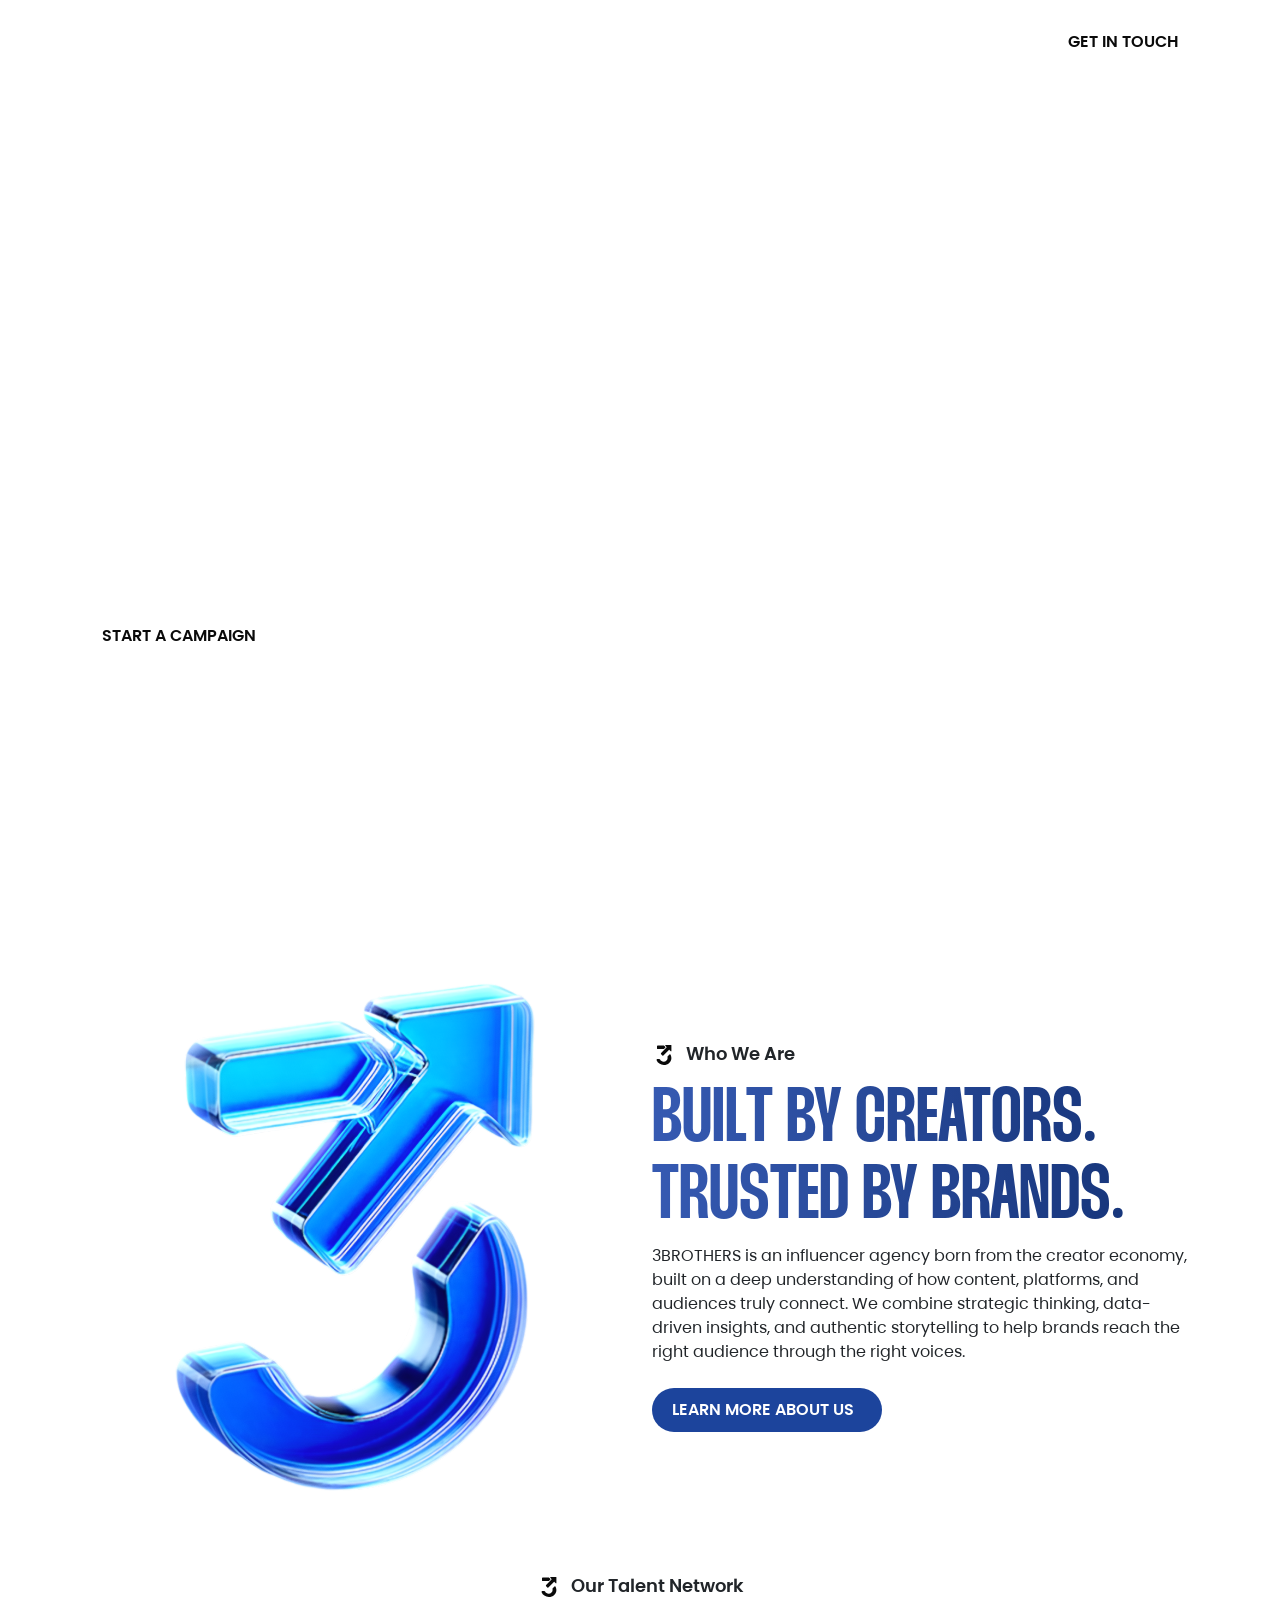
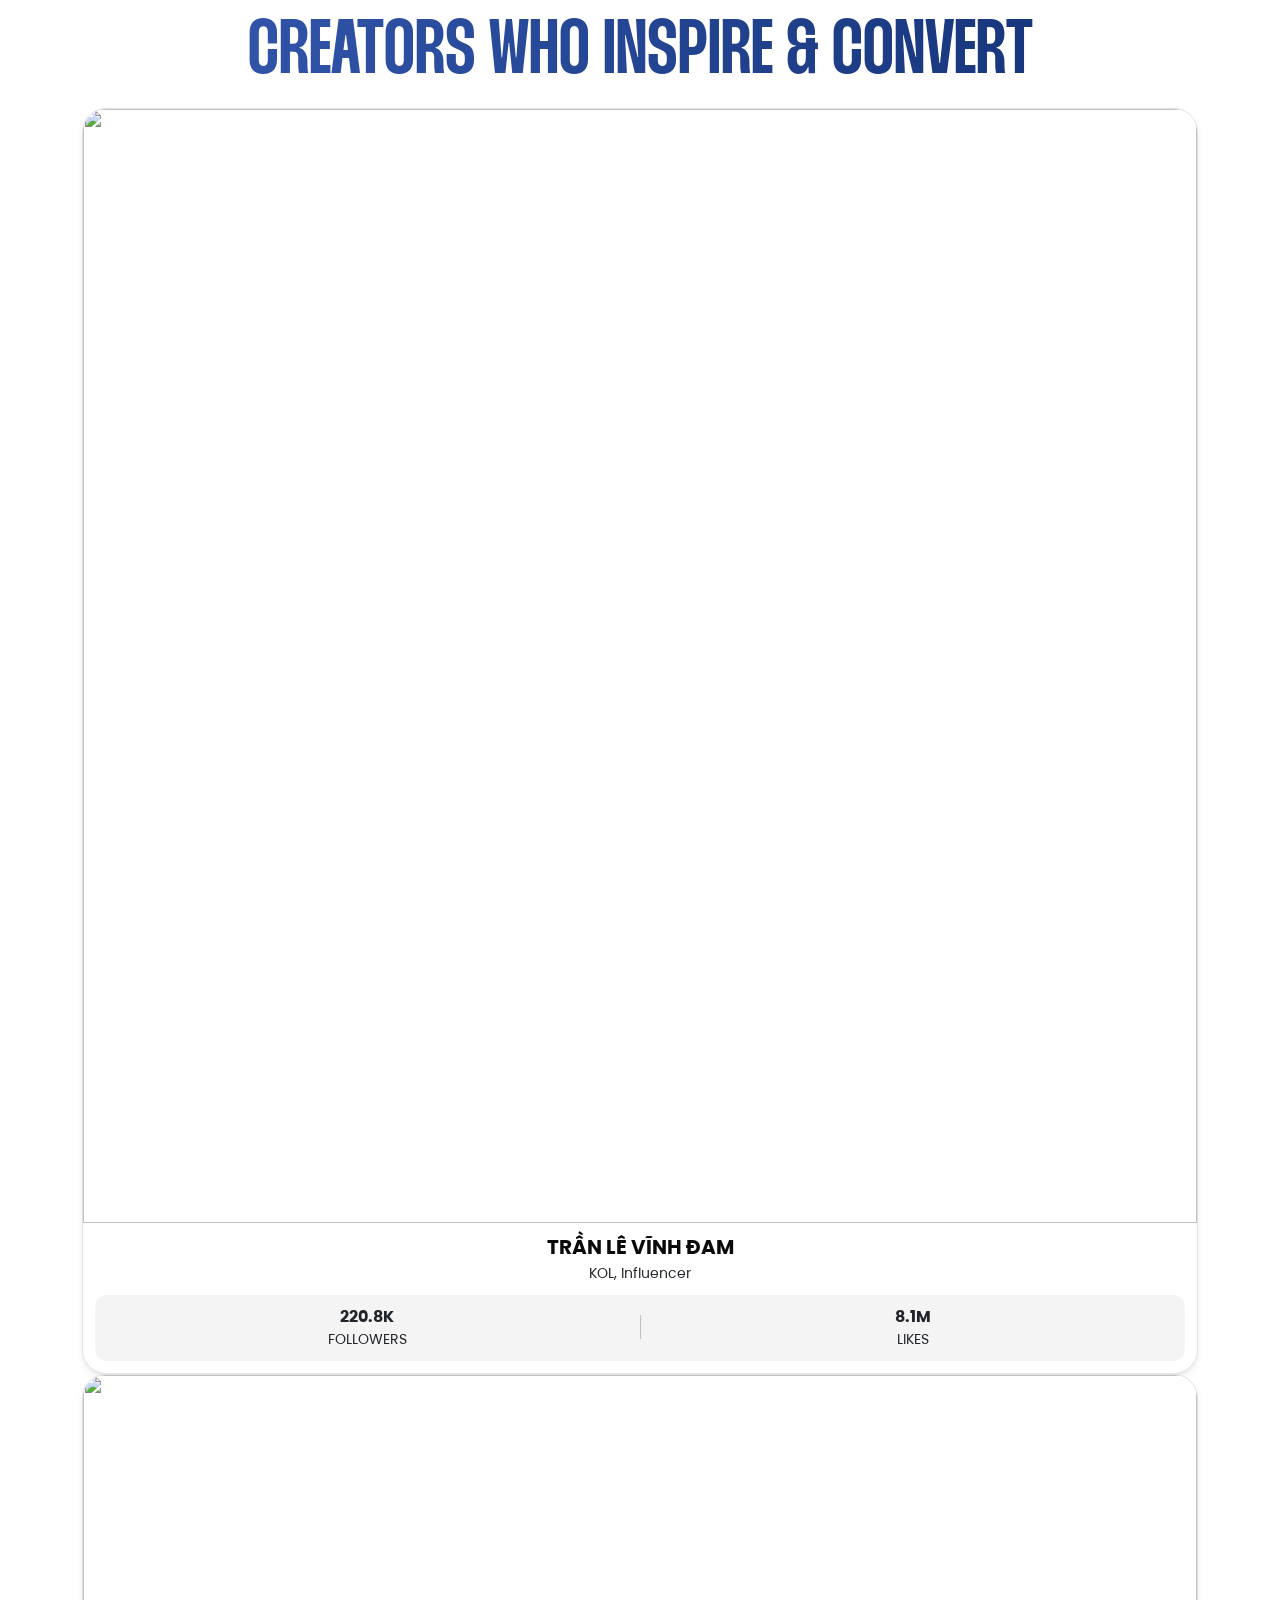
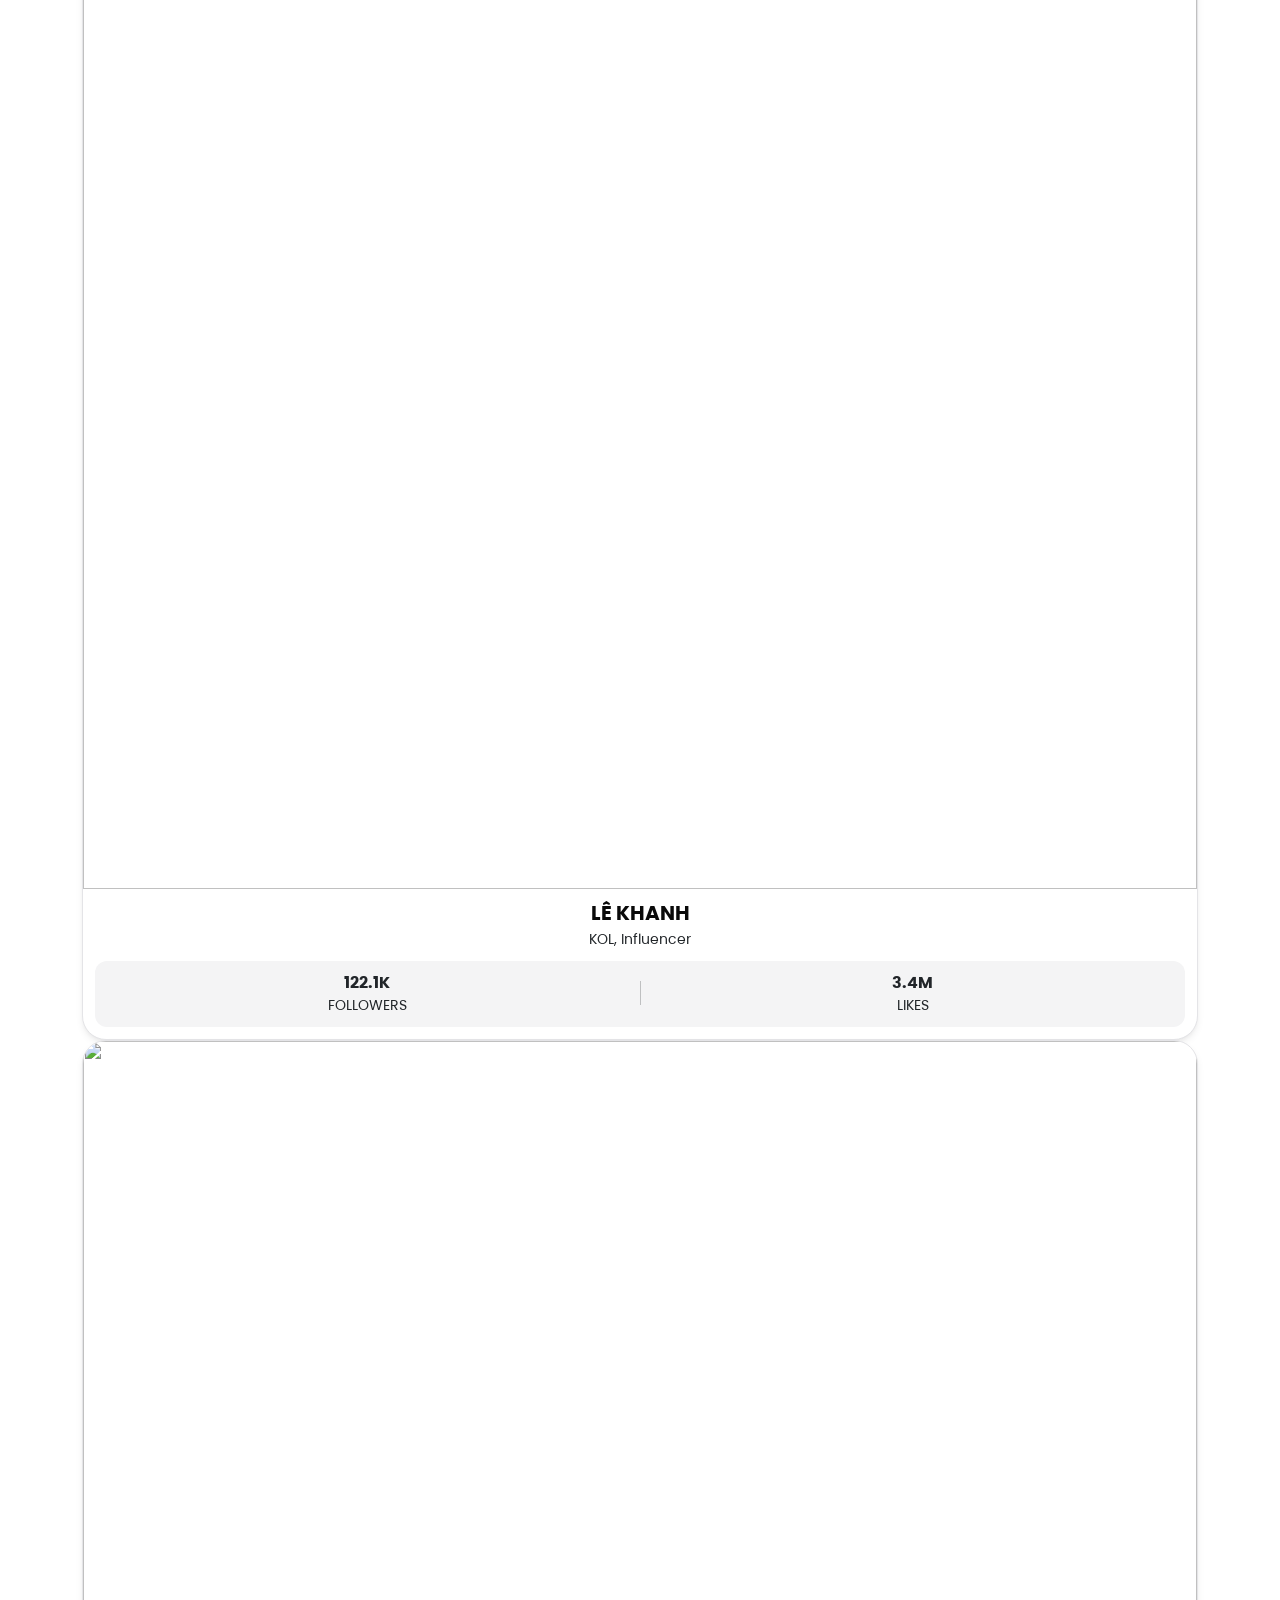
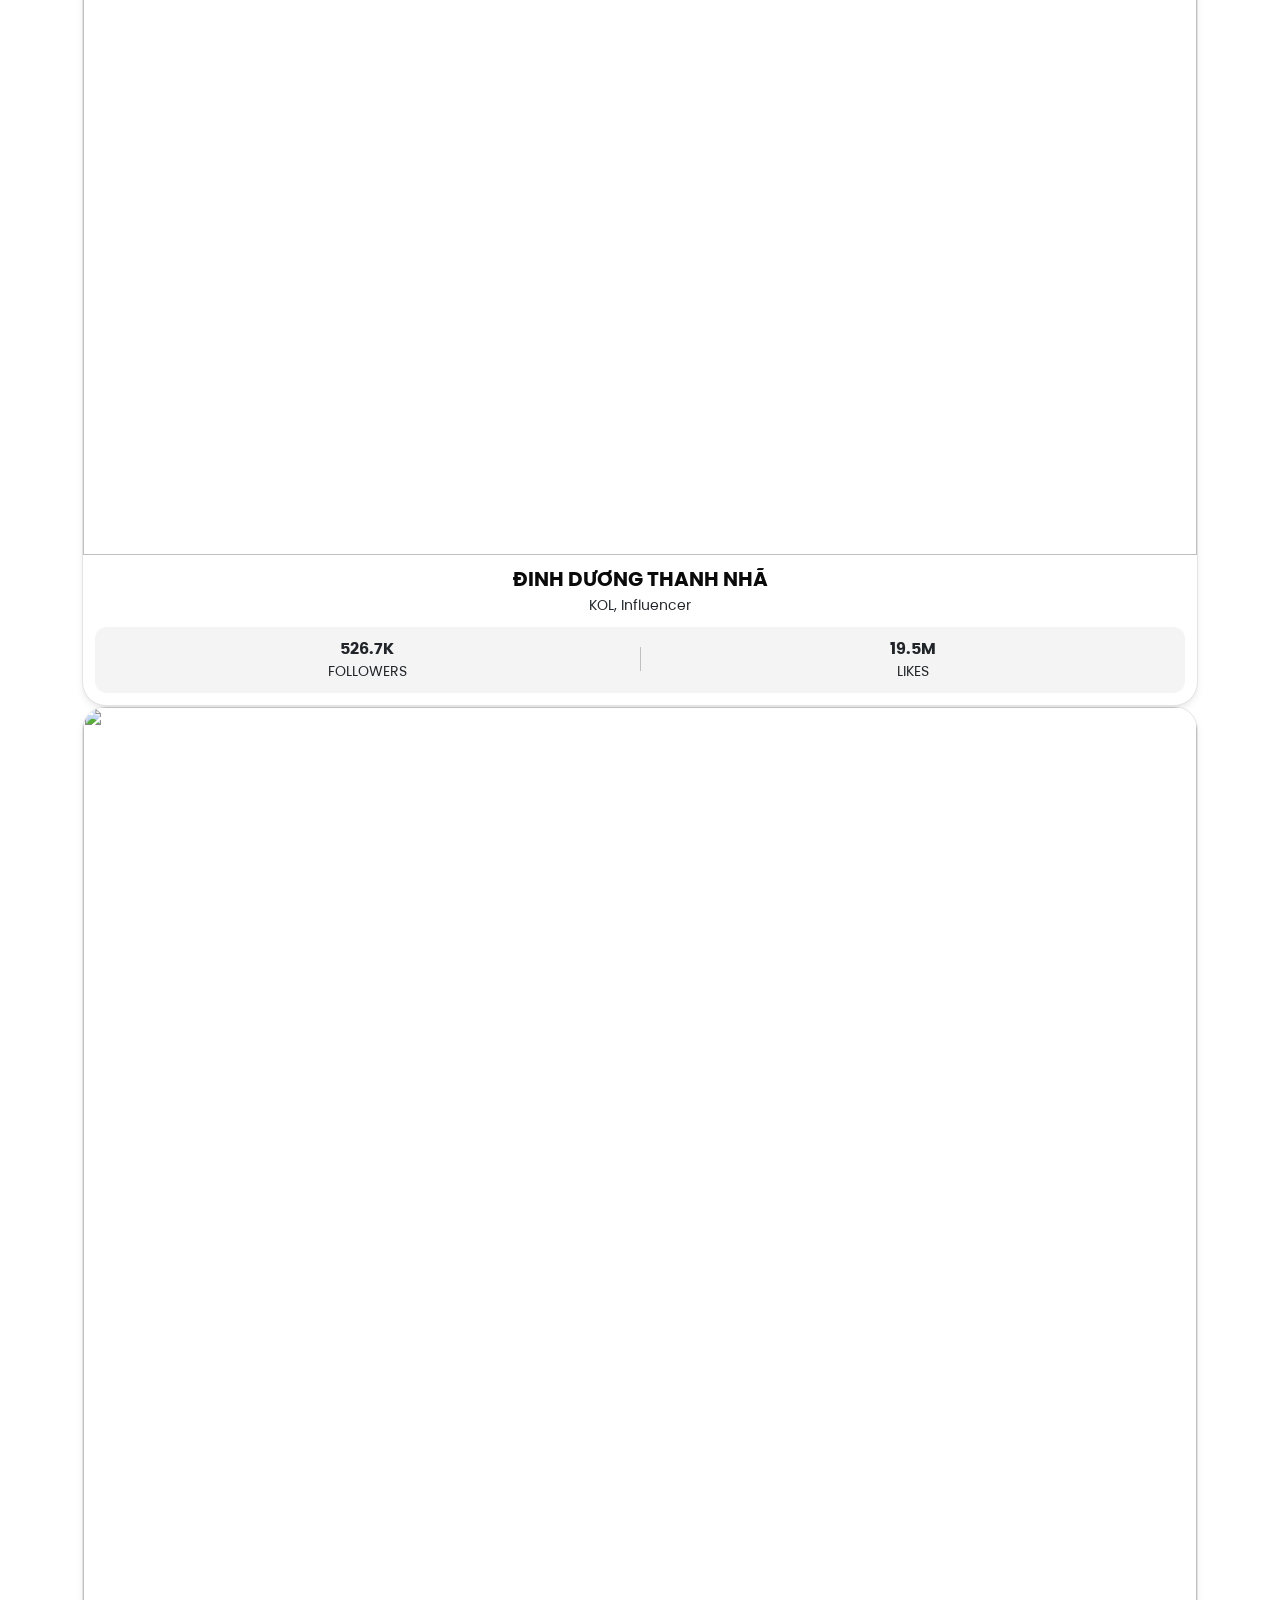
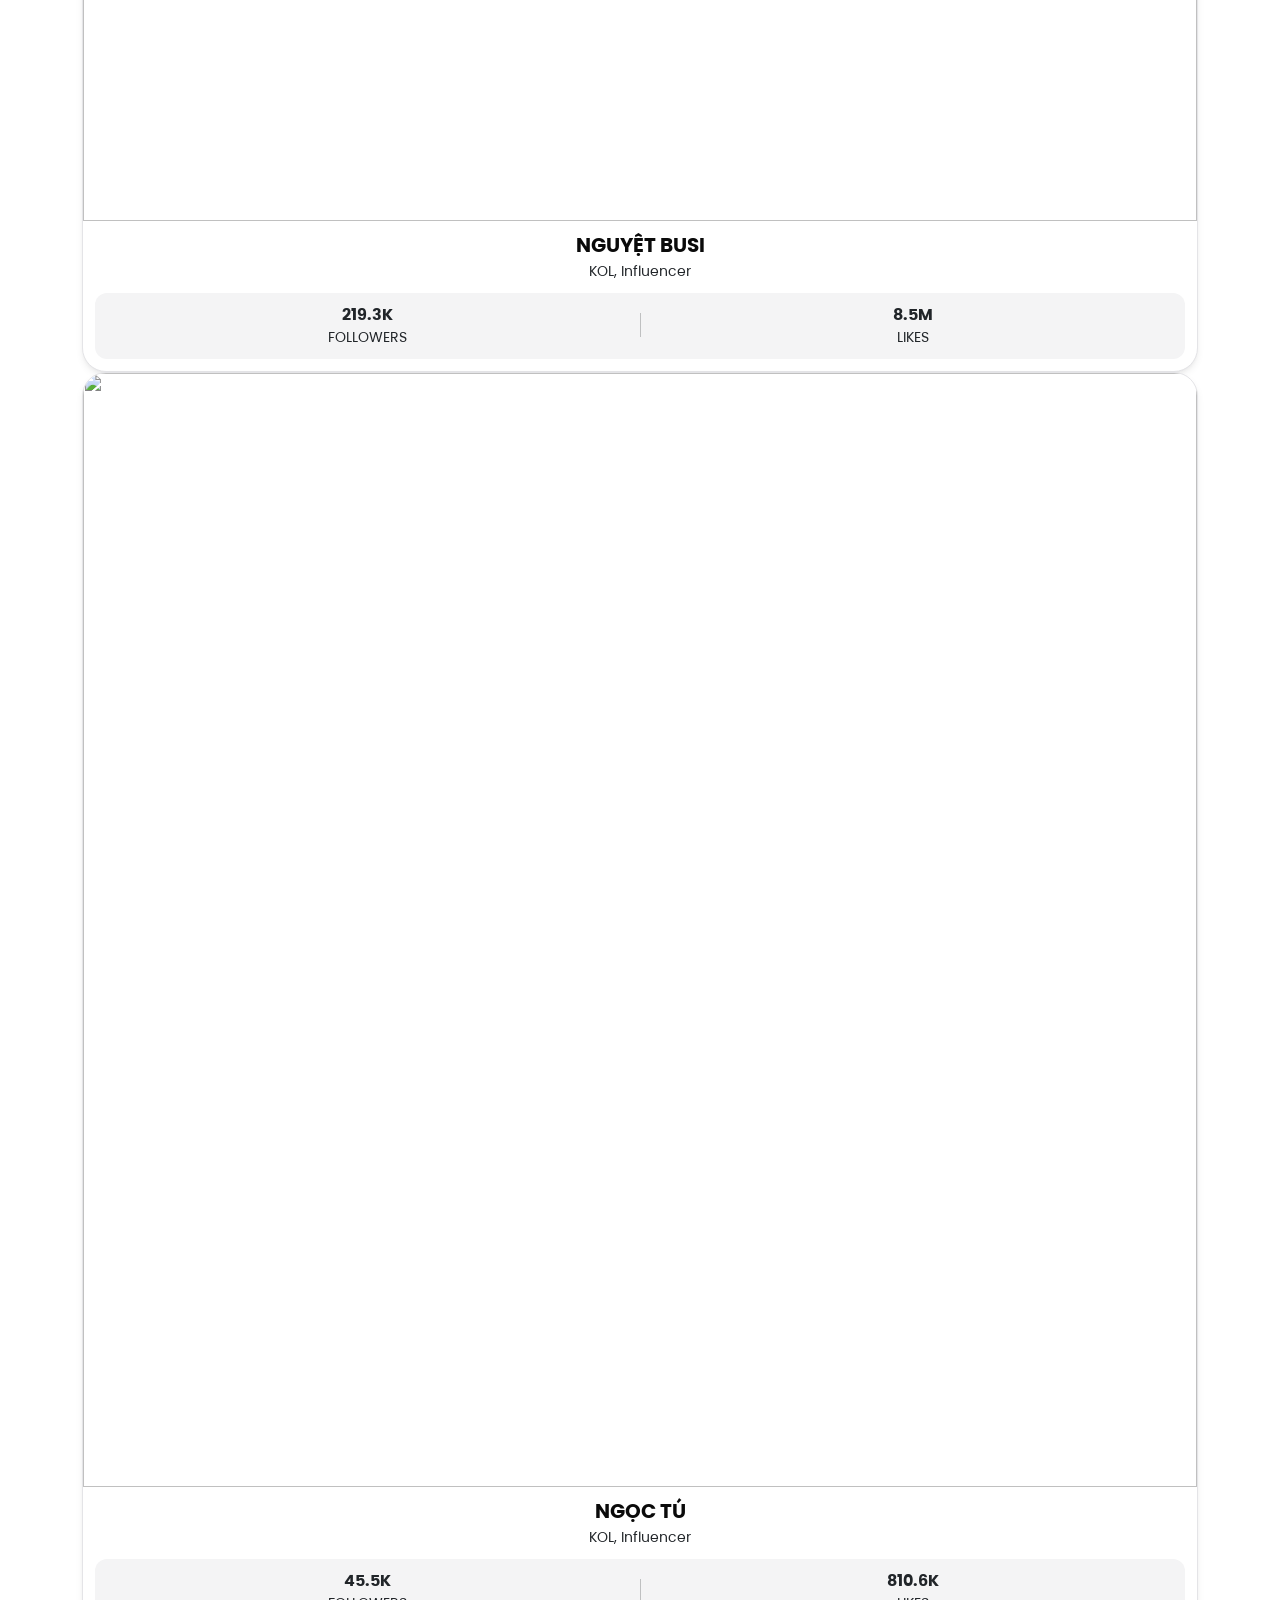
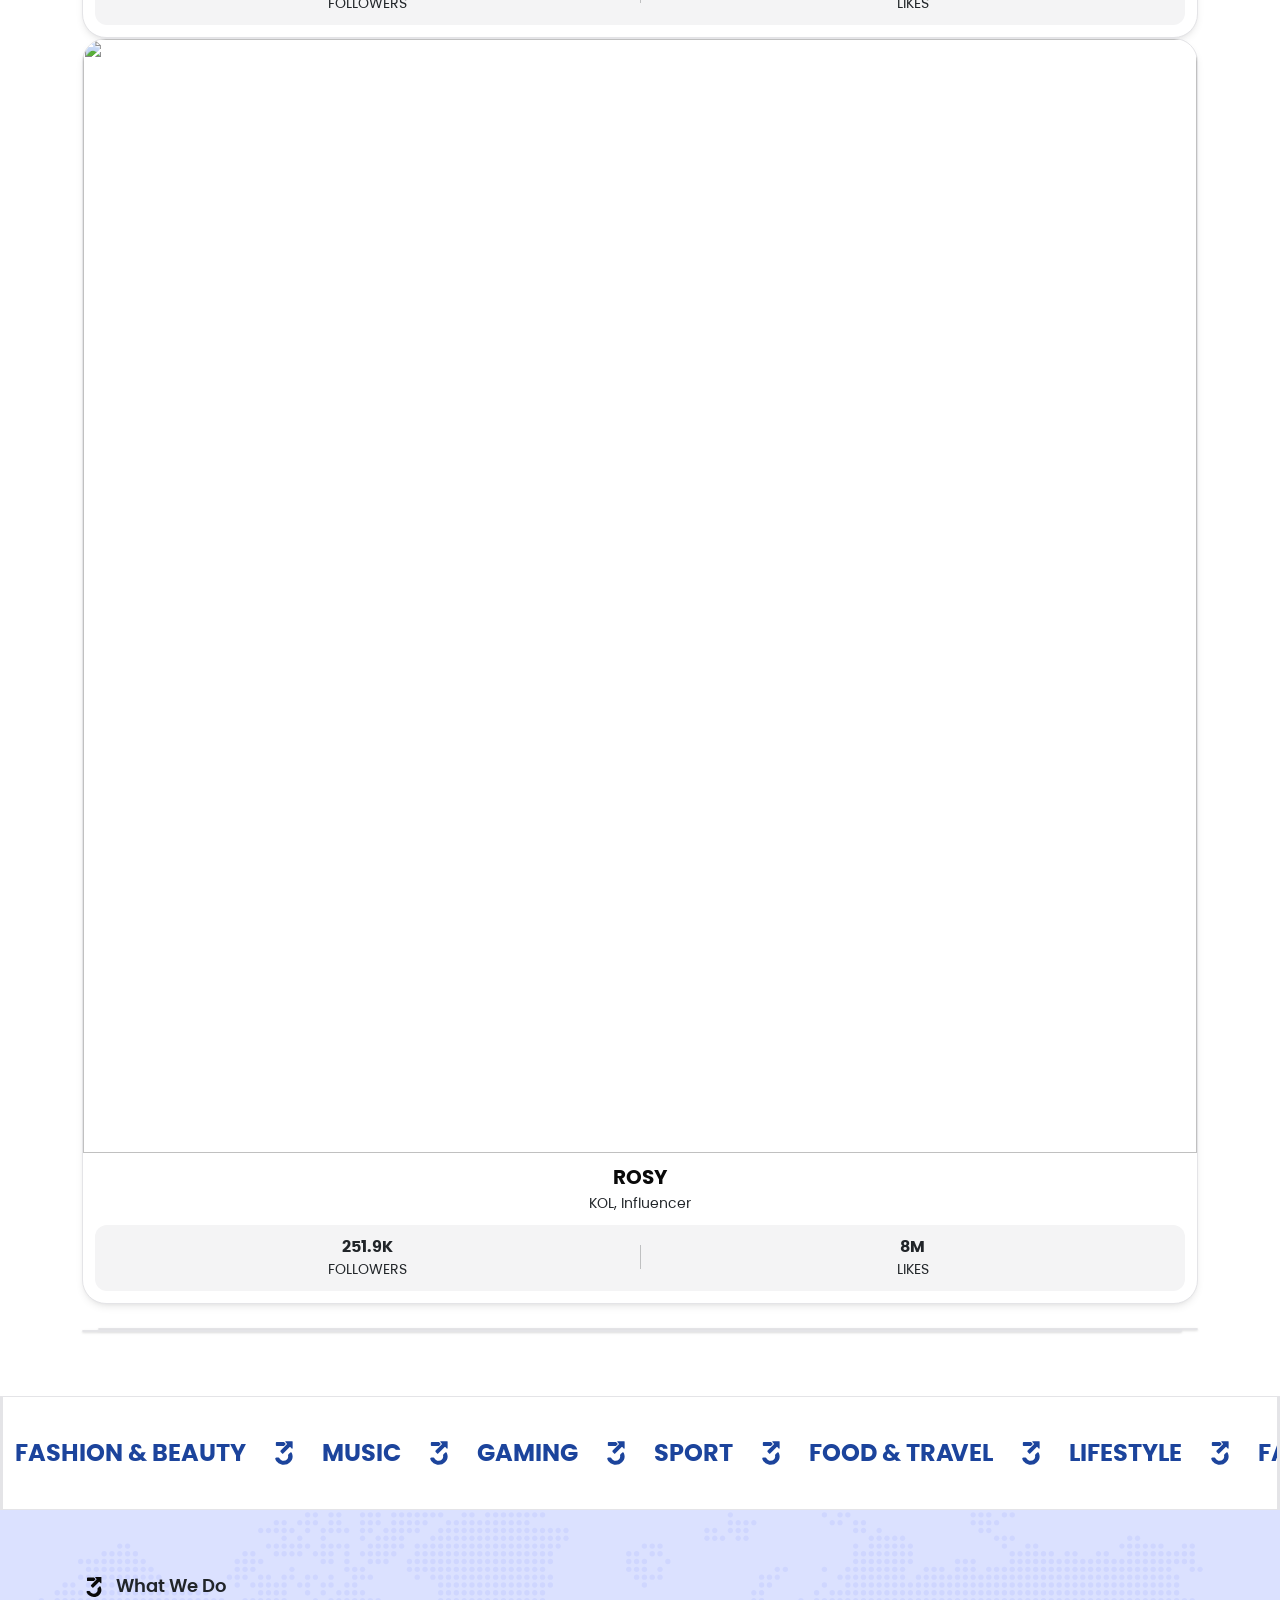
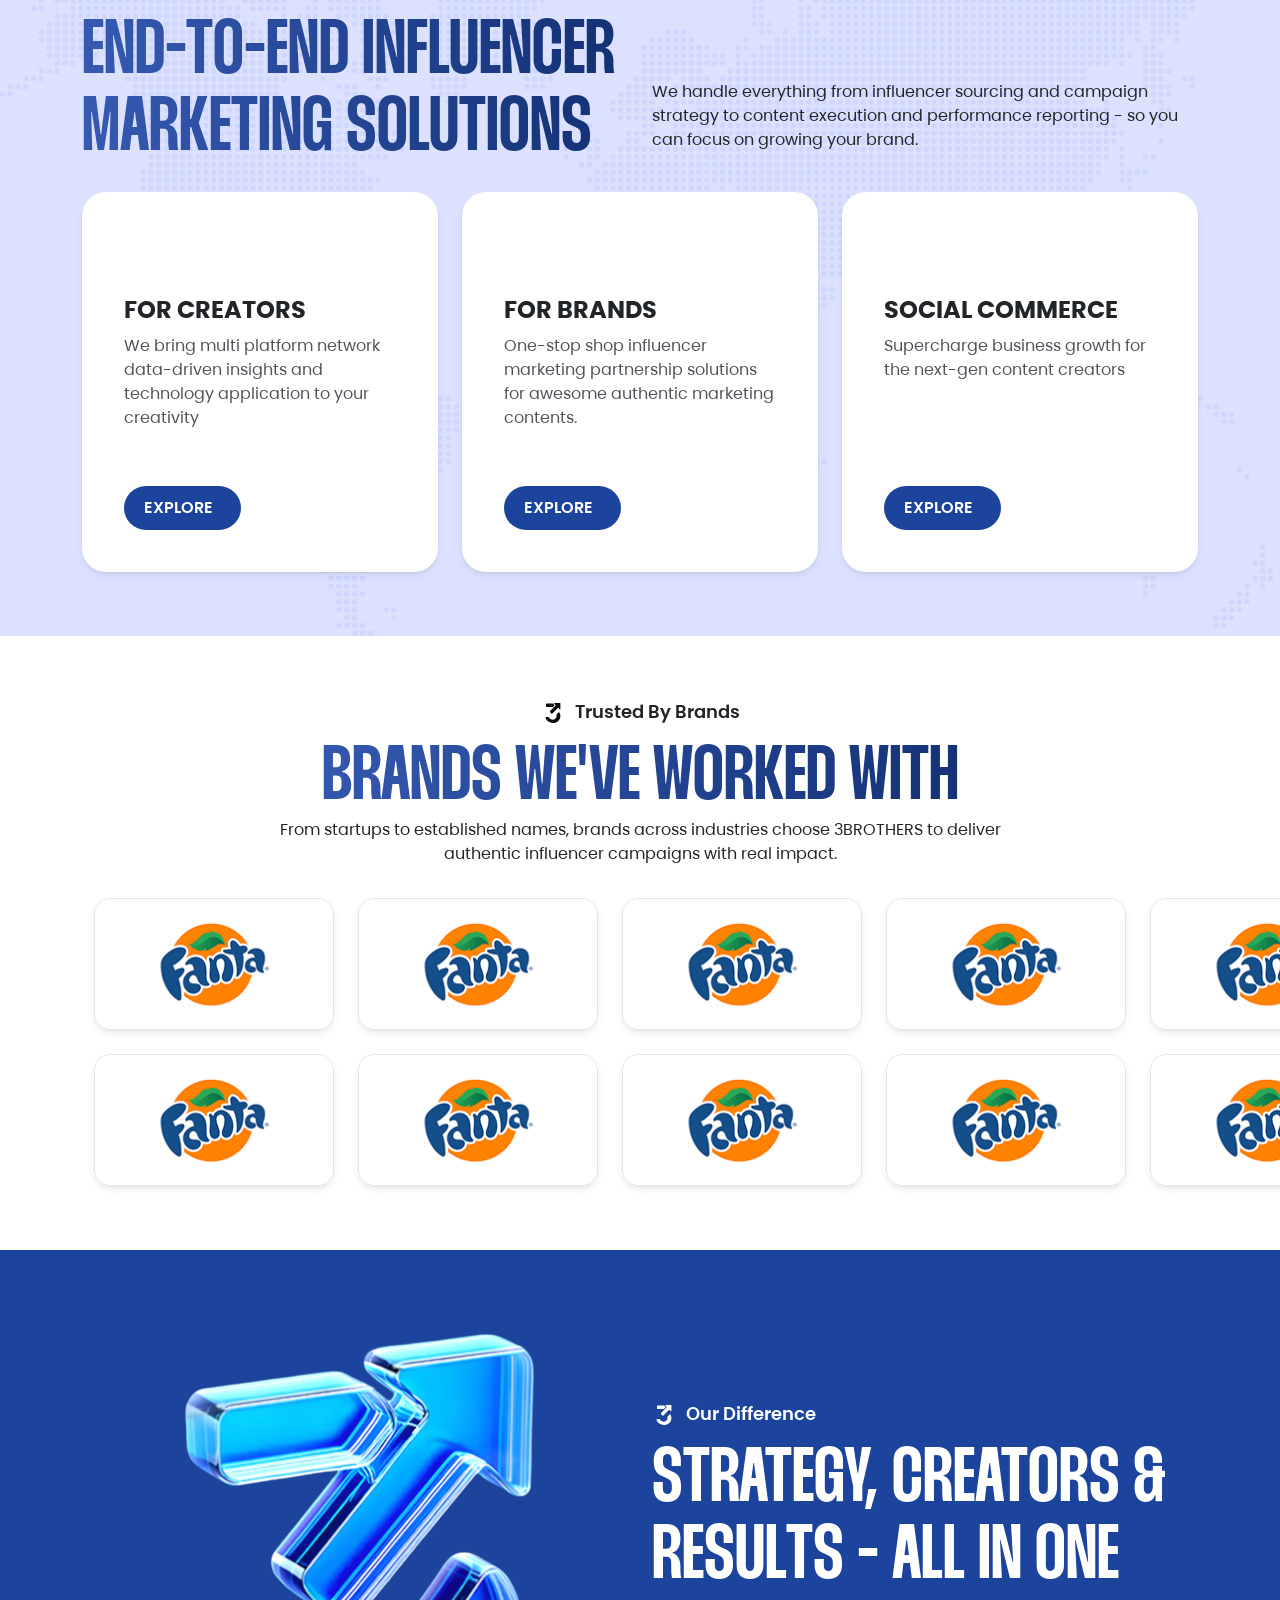
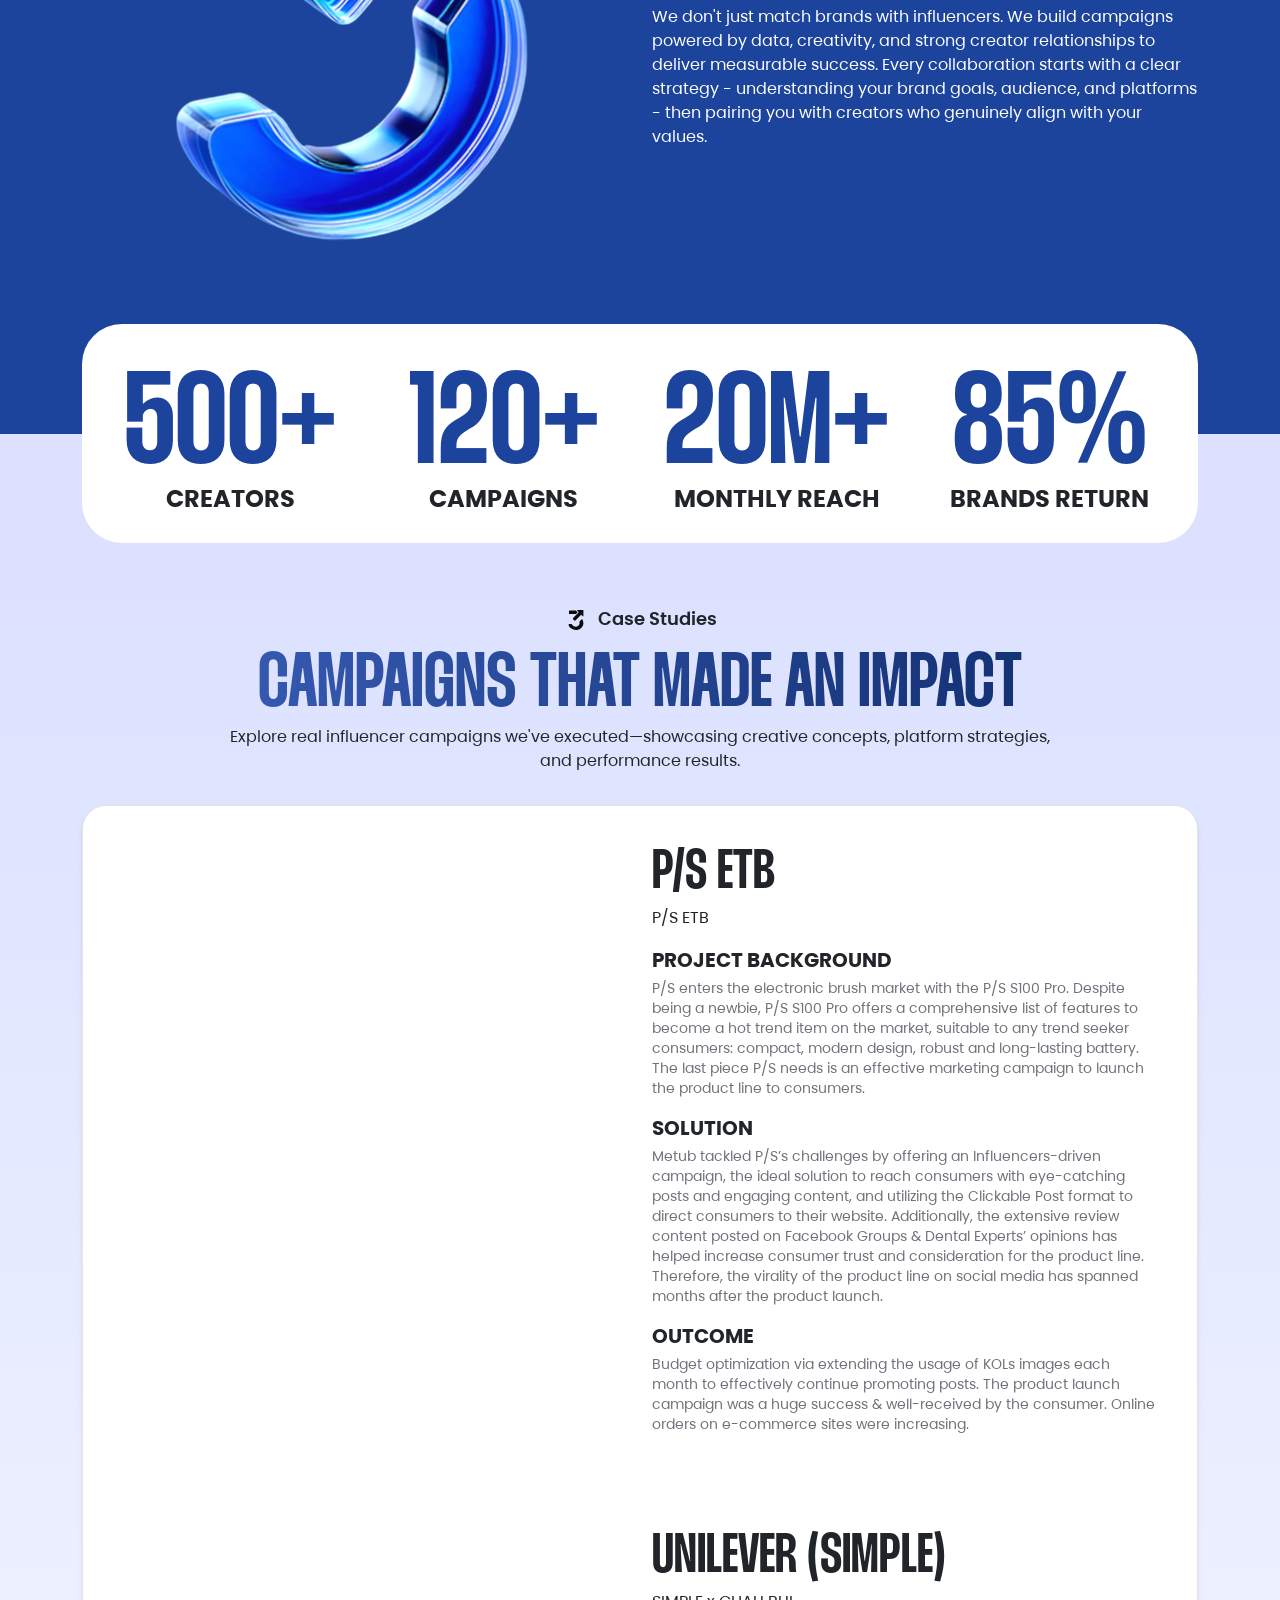
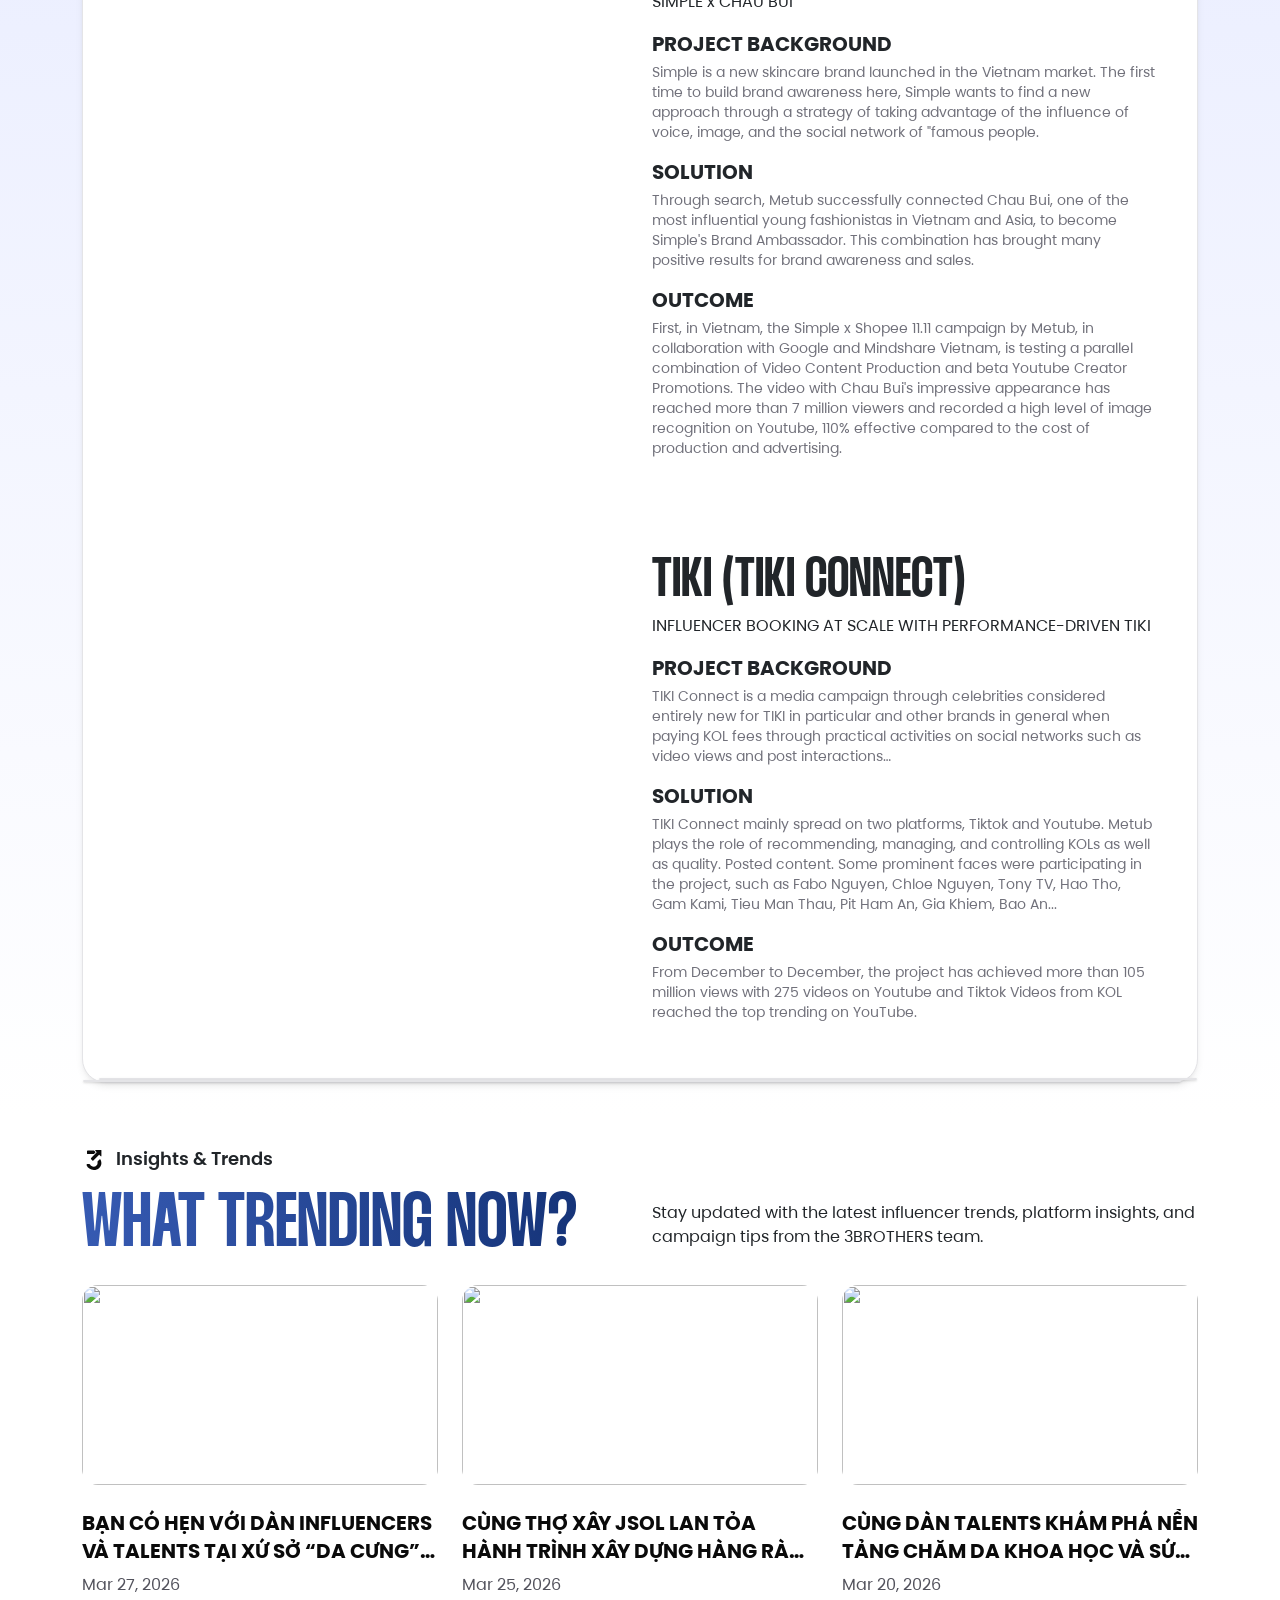
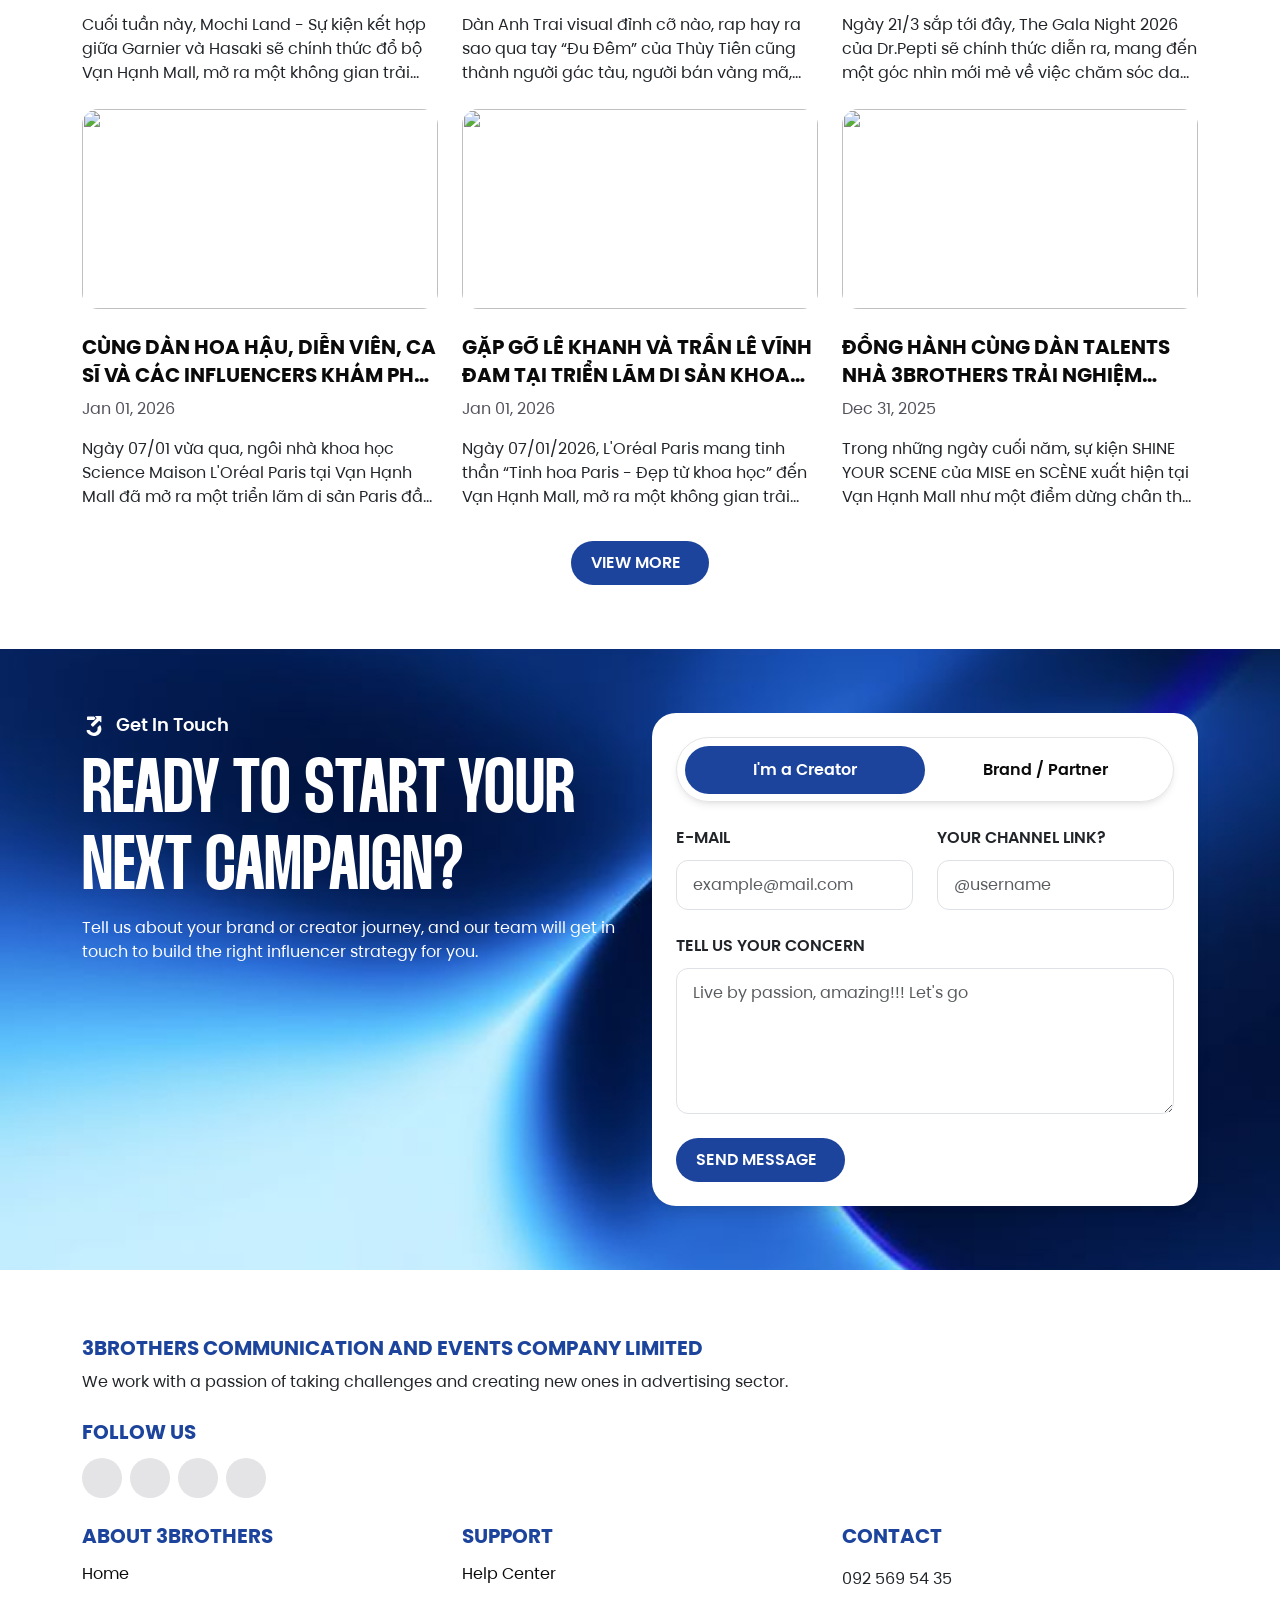
==== commit c2c239bd: "Change talent cards in index page" ====
--- a/index.html
+++ b/index.html
@@ -95,15 +95,15 @@
             <div class="talent-card">
               <div class="talent-card__thumbnail">
                 <div class="talent-card__img">
-                  <img src="https://scontent.fsgn2-8.fna.fbcdn.net/v/t39.30808-6/511938796_122229107564177009_7063130285507364672_n.jpg?_nc_cat=102&ccb=1-7&_nc_sid=13d280&_nc_eui2=AeFD2UEHbMqMpflk-NmAVnIO2wY1QqO8r7bbBjVCo7yvtgDHl2X9Gg4-T8cQ6777mWswOS96pvlaQMjV6A5OFmCn&_nc_ohc=LoY22Av8y4IQ7kNvwEmkFVd&_nc_oc=Adr30yHnI0XvxO4GG0-XOKfA8UmQVQuqnNY006UUaWk9_i9h58xhmIifrpxmavDcJTPpv-C_-5nUvJjSsVjCOSRi&_nc_zt=23&_nc_ht=scontent.fsgn2-8.fna&_nc_gid=F6g1j8fFLuU7MzfgrJ2i0Q&_nc_ss=7a32e&oh=00_AfzquininIB5-_BS6VB9M1BAsKZyUDN4rOFzZBDFk9rnqw&oe=69CC0743" alt="">
-                </div>
-                <a href="https://www.tiktok.com/@ryan.vinhdam" target="_blank" rel="noopener noreferrer" class="talent-card__view-detail btn btn-primary label-m">EXPLORE <i class="fa-solid fa-arrow-right"></i></a>
+                  <img src="https://scontent-sin2-1.xx.fbcdn.net/v/t39.30808-6/639174793_122264494364177009_1370803938526470192_n.jpg?_nc_cat=102&ccb=1-7&_nc_sid=7b2446&_nc_eui2=AeGNT04c99QowtqQSnWWLtGfB2YaanEPgQ0HZhpqcQ-BDQIHHU4nxAb-7nKu7LW5pC-wNhXOMUWhrB3vASnw65Wi&_nc_ohc=61wWYtKCfqIQ7kNvwGYfKuq&_nc_oc=Adp6IN1BTyLGF2FhlkQXjLOhq5zoy_hLxgmF509kWceCKIylqQfnKTsGuJC0Nz04V0nyQO_hIkWSPgxm8GUZEOLc&_nc_zt=23&_nc_ht=scontent-sin2-1.xx&_nc_gid=T0bI0JC86Qjpsjr_iZr8cg&_nc_ss=7a32e&oh=00_Afz-DQbmXCjJoBA_4Vn9lXhmCPJUTxMhp2TylCXqphPgbg&oe=69CD4FA3" alt="">
+                </div>
+                <a href="https://www.tiktok.com/@ryan.vinhdam" target="_blank" rel="noopener noreferrer" class="talent-card__view-detail btn btn-primary label-m">PROFILE <i class="fa-solid fa-arrow-right"></i></a>
               </div>
               <div class="talent-card_content">
                 <a href="https://www.tiktok.com/@ryan.vinhdam" target="_blank" rel="noopener noreferrer" class="talent-card__name">
                   <h3 class="title-m text-center">Trần Lê Vĩnh Đam</h3>
                 </a>
-                <span class="body-s d-block text-center">Singer, Actress</span>
+                <span class="body-s d-block text-center">KOL, Influencer</span>
                 <div class="talent-card_info d-flex">
                   <div class="w-100">
                     <span class="title-s d-block text-center">220.8K</span>
@@ -122,23 +122,23 @@
             <div class="talent-card">
               <div class="talent-card__thumbnail">
                 <div class="talent-card__img">
-                  <img src="https://scontent.fsgn2-6.fna.fbcdn.net/v/t39.30808-6/513906706_122229528026177009_2715557822462448062_n.jpg?_nc_cat=111&ccb=1-7&_nc_sid=7b2446&_nc_eui2=AeEubvY_5jJ45QSq0pp2ft3PfPLNkDEZ9dd88s2QMRn11x5TzPZvjI4lNhYM5ijkOs-pLQRmhEix3fzn6w3hbkg6&_nc_ohc=-7sHDZd_heIQ7kNvwGBA6tS&_nc_oc=Adp6OZYAxuY8rOJNFq0y9-phvshWCTh90Fl10FhIkiVwBnlINf-2EdHHhtudU7q9IeHMX7cPKmg7Wa9Cmk16fAXo&_nc_zt=23&_nc_ht=scontent.fsgn2-6.fna&_nc_gid=bHJG-VHOTx45gIEjmQkmAA&_nc_ss=7a32e&oh=00_AfwsVHeT8hllzngc7BKU19R-1Ar0DsNXrZTkhBIqEMgxIg&oe=69CC0BA8" alt="">
-                </div>
-                <a href="https://www.tiktok.com/@jhyu107" target="_blank" rel="noopener noreferrer" class="talent-card__view-detail btn btn-primary label-m">EXPLORE <i class="fa-solid fa-arrow-right"></i></a>
+                  <img src="https://scontent-sin6-3.xx.fbcdn.net/v/t39.30808-6/641537964_122264955908177009_7003044997575921856_n.jpg?_nc_cat=110&ccb=1-7&_nc_sid=13d280&_nc_eui2=AeFqXm8EG0U4d_CcKb-xWOvQQq_QlEnEXZZCr9CUScRdluX5OJwPQRRk5tmn-7uRnjO3x7KHj0Q5QJRej-7EbyDl&_nc_ohc=KHzjcgKjh_0Q7kNvwFIHiTG&_nc_oc=AdrT-CS3eK47skPG7bwY7jBoukBKw3DluNJmUCoi69T-s9T_XGKATF8ogWu0otQ4z01oN7cNk8EKys73trtuWN-J&_nc_zt=23&_nc_ht=scontent-sin6-3.xx&_nc_gid=DTUx8AijBSsi-UcIdqUM8w&_nc_ss=7a32e&oh=00_AfzM0kfHgg56Hloi5hPb1f-X2mu19JUYxPn-pOVMheN3Kw&oe=69CD46FE" alt="">
+                </div>
+                <a href="https://www.tiktok.com/@le.hkhanh" target="_blank" rel="noopener noreferrer" class="talent-card__view-detail btn btn-primary label-m">PROFILE <i class="fa-solid fa-arrow-right"></i></a>
               </div>
               <div class="talent-card_content">
-                <a href="https://www.tiktok.com/@jhyu107" target="_blank" rel="noopener noreferrer" class="talent-card__name">
-                  <h3 class="title-m text-center">Gia Huy</h3>
+                <a href="https://www.tiktok.com/@le.hkhanh" target="_blank" rel="noopener noreferrer" class="talent-card__name">
+                  <h3 class="title-m text-center">Lê Khanh</h3>
                 </a>
-                <span class="body-s d-block text-center">Singer, Actress</span>
+                <span class="body-s d-block text-center">KOL, Influencer</span>
                 <div class="talent-card_info d-flex">
                   <div class="w-100">
-                    <span class="title-s d-block text-center">384K</span>
+                    <span class="title-s d-block text-center">122.1K</span>
                     <span class="body-s d-block text-center">FOLLOWERS</span>
                   </div>
                   <div class="vr align-self-center"></div>
                   <div class="w-100">
-                    <span class="title-s d-block text-center">14.2M</span>
+                    <span class="title-s d-block text-center">3.4M</span>
                     <span class="body-s d-block text-center">LIKES</span>
                   </div>
                 </div>
@@ -149,23 +149,23 @@
             <div class="talent-card">
               <div class="talent-card__thumbnail">
                 <div class="talent-card__img">
-                  <img src="https://scontent.fsgn2-8.fna.fbcdn.net/v/t39.30808-6/514403444_122229869156177009_1652724287318793704_n.jpg?_nc_cat=102&ccb=1-7&_nc_sid=13d280&_nc_eui2=AeHQLCspIkMDZhOvaiWd-UX8ah0od5XcL59qHSh3ldwvn9kW1UlzSQ-cBfsVkpEtwWeaOdnIDnilqi3MQOsqvTBx&_nc_ohc=JPdsQHlm-CIQ7kNvwEpgSX0&_nc_oc=Adq7FH3uus70eDSrBAXs2dkcjsfhmy-96nDbCr1fXMldAq4QGWGfOKm4arJgrEUot1d85VhYZjko0wiU8ONlp6U6&_nc_zt=23&_nc_ht=scontent.fsgn2-8.fna&_nc_gid=GLmd0qIJ084JhBKdwyy0DQ&_nc_ss=7a3a8&oh=00_AfyZ4dGdwYfR6laLB_eok-1uM9YeMnscXCHU62g2mia5Yg&oe=69CC10FA" alt="">
-                </div>
-                <a href="https://www.tiktok.com/@vtkh2004" target="_blank" rel="noopener noreferrer" class="talent-card__view-detail btn btn-primary label-m">EXPLORE <i class="fa-solid fa-arrow-right"></i></a>
+                  <img src="https://scontent-sin2-1.xx.fbcdn.net/v/t39.30808-6/642337925_122265009554177009_7058184212168078256_n.jpg?_nc_cat=100&ccb=1-7&_nc_sid=7b2446&_nc_eui2=AeELnoD-hLOvJGfMlsSNl4xGMvpJ3ozczPgy-knejNzM-IGaKbWL-PXWqXmZFWEbpJEe53-EL1Pj2SCnNmQySDbN&_nc_ohc=C54OCbE2JM8Q7kNvwFXbNM_&_nc_oc=AdqZ-hGqrGyKMJS_FrgW1a-R5oPlQcQJ9_NPu767HDEFrHON-mKLkuKsYLmakfWwYwUhDa3iFIm56aauEx9gKrf7&_nc_zt=23&_nc_ht=scontent-sin2-1.xx&_nc_gid=NKx1ppWVeTwa6YPR3swKaw&_nc_ss=7a32e&oh=00_AfwJNMX7lRPmFK5fru8zqCqc2OlhcwrwIAITDUAIiVhS5g&oe=69CD5E26" alt="">
+                </div>
+                <a href="https://www.tiktok.com/@carolthnh" target="_blank" rel="noopener noreferrer" class="talent-card__view-detail btn btn-primary label-m">PROFILE <i class="fa-solid fa-arrow-right"></i></a>
               </div>
               <div class="talent-card_content">
-                <a href="https://www.tiktok.com/@vtkh2004" target="_blank" rel="noopener noreferrer" class="talent-card__name">
-                  <h3 class="title-m text-center">Vũ Thị Khánh Huyền</h3>
+                <a href="https://www.tiktok.com/@carolthnh" target="_blank" rel="noopener noreferrer" class="talent-card__name">
+                  <h3 class="title-m text-center">ĐINH DƯƠNG THANH NHÃ</h3>
                 </a>
-                <span class="body-s d-block text-center">Singer, Actress</span>
+                <span class="body-s d-block text-center">KOL, Influencer</span>
                 <div class="talent-card_info d-flex">
                   <div class="w-100">
-                    <span class="title-s d-block text-center">7.7M</span>
+                    <span class="title-s d-block text-center">526.7K</span>
                     <span class="body-s d-block text-center">FOLLOWERS</span>
                   </div>
                   <div class="vr align-self-center"></div>
                   <div class="w-100">
-                    <span class="title-s d-block text-center">170.2M</span>
+                    <span class="title-s d-block text-center">19.5M</span>
                     <span class="body-s d-block text-center">LIKES</span>
                   </div>
                 </div>
@@ -176,23 +176,23 @@
             <div class="talent-card">
               <div class="talent-card__thumbnail">
                 <div class="talent-card__img">
-                  <img src="https://scontent.fsgn2-6.fna.fbcdn.net/v/t39.30808-6/514438473_122230085312177009_8500374989787782851_n.jpg?_nc_cat=111&ccb=1-7&_nc_sid=7b2446&_nc_eui2=AeHQp6-r1byOcKv4aykRSVN-5WFWAUJ3tLDlYVYBQne0sO6uy11TolsMuuXXgGiYaoAqRHOwuc0_mYv34m8vyTz8&_nc_ohc=r6SpKRT0o1YQ7kNvwGpo9oF&_nc_oc=AdoQs9sj5T5XYn_IUtjxgXzWj3TQQy8VdghnbQ31q6VOjWnWs68CGbelLmU6qix3FftHzOoa9ztZO71XofJY75L3&_nc_zt=23&_nc_ht=scontent.fsgn2-6.fna&_nc_gid=hpCrF3ZQyFFpcMX1FX0tow&_nc_ss=7a32e&oh=00_AfziAntlWMUg_dLXD6w8x-4fc73ss3NQzVgHNDixE8E0UA&oe=69CC2F6B" alt="">
-                </div>
-                <a href="https://www.tiktok.com/@mailiingg" target="_blank" rel="noopener noreferrer" class="talent-card__view-detail btn btn-primary label-m">EXPLORE <i class="fa-solid fa-arrow-right"></i></a>
+                  <img src="https://scontent-sin6-3.xx.fbcdn.net/v/t39.30808-6/643329144_122265218762177009_5628343608300104998_n.jpg?_nc_cat=106&ccb=1-7&_nc_sid=7b2446&_nc_eui2=AeEdCdKTvWaKTFMq6R9fpEnTEVdkZGkaAFYRV2RkaRoAVlxcBQnCCpkW2iG50SAFMZnjzTKoOk2c49g0ixPKJAKU&_nc_ohc=uGWU4jClJAUQ7kNvwHWjpL1&_nc_oc=AdofcC8HnA2V-a1xV_0OLIAAU-OAn7SdRdjtss52W37Hls1Kb6qfzQK5W3XPYqPruQsdsKTNBLouG95-UgsOjPWA&_nc_zt=23&_nc_ht=scontent-sin6-3.xx&_nc_gid=ntPSL2X_TKmRJN_McLgN6Q&_nc_ss=7a32e&oh=00_AfwAOwSLIaJ4WmsxWhmeJquMLCrRYry7-SXbwHBoWbMPDA&oe=69CD605D" alt="">
+                </div>
+                <a href="https://www.tiktok.com/@nguyetbusine" target="_blank" rel="noopener noreferrer" class="talent-card__view-detail btn btn-primary label-m">PROFILE <i class="fa-solid fa-arrow-right"></i></a>
               </div>
               <div class="talent-card_content">
-                <a href="https://www.tiktok.com/@mailiingg" target="_blank" rel="noopener noreferrer" class="talent-card__name">
-                  <h3 class="title-m text-center">Mai Linh</h3>
+                <a href="https://www.tiktok.com/@nguyetbusine" target="_blank" rel="noopener noreferrer" class="talent-card__name">
+                  <h3 class="title-m text-center">NGUYỆT BUSI</h3>
                 </a>
-                <span class="body-s d-block text-center">Singer, Actress</span>
+                <span class="body-s d-block text-center">KOL, Influencer</span>
                 <div class="talent-card_info d-flex">
                   <div class="w-100">
-                    <span class="title-s d-block text-center">182.8K</span>
+                    <span class="title-s d-block text-center">219.3K</span>
                     <span class="body-s d-block text-center">FOLLOWERS</span>
                   </div>
                   <div class="vr align-self-center"></div>
                   <div class="w-100">
-                    <span class="title-s d-block text-center">5.8M</span>
+                    <span class="title-s d-block text-center">8.5M</span>
                     <span class="body-s d-block text-center">LIKES</span>
                   </div>
                 </div>
@@ -203,23 +203,23 @@
             <div class="talent-card">
               <div class="talent-card__thumbnail">
                 <div class="talent-card__img">
-                  <img src="https://scontent.fsgn2-4.fna.fbcdn.net/v/t39.30808-6/515499360_122230467458177009_3314518181288282368_n.jpg?_nc_cat=101&ccb=1-7&_nc_sid=7b2446&_nc_eui2=AeFZXJA5yQ6GtNWLCQRSLGuhUvnBkJLu-dRS-cGQku751FqbjjKT0mxXM04-ULTul6PcB5At62sk2DjtqrLPXex2&_nc_ohc=-M8PgBlM1nkQ7kNvwGV8Wjy&_nc_oc=Adoa5clXqynKJcvtYxVR4MdL15UXxoKqnB2w03ly4uGd0aSt3Zea7HmE0bCuz3t_rFJ63W_NM9SB4t4RksvoVstO&_nc_zt=23&_nc_ht=scontent.fsgn2-4.fna&_nc_gid=O_ZscLvMaMrq_lSfPnqmEA&_nc_ss=7a32e&oh=00_Afy2Lwfv_LtDeeWjbtLWbzryCZWX8XpneOL7NgfCw7R6YA&oe=69CC1F0C" alt="">
-                </div>
-                <a href="https://www.tiktok.com/@nguyetbusine" target="_blank" rel="noopener noreferrer" class="talent-card__view-detail btn btn-primary label-m">EXPLORE <i class="fa-solid fa-arrow-right"></i></a>
+                  <img src="https://scontent-sin6-2.xx.fbcdn.net/v/t39.30808-6/644969024_122265455510177009_1887778339881765198_n.jpg?_nc_cat=109&ccb=1-7&_nc_sid=13d280&_nc_eui2=AeFcrck3XFRg40VOrZCN_Gbm79c3-QcIzyPv1zf5BwjPI3j4qgLKLuNfjGxRvlhkHn30BBIn8ga3KMLtiQUc0jsE&_nc_ohc=b3qq9CMxJoAQ7kNvwF_rufH&_nc_oc=AdoNK5fsJdF97J469eJycQsIt7pppk4jGaRzU20Xx04pNuquEGsO1pBWi5Eiuf0uNbAx8r3MIZI-06aqTrJQl1HG&_nc_zt=23&_nc_ht=scontent-sin6-2.xx&_nc_gid=UPycv14u0CDRmsICAMmjrQ&_nc_ss=7a32e&oh=00_AfzATVC3qWW3aCdIj1SQlcxVIh0yX6K4tKWfCp6QXDuxZg&oe=69CD4D16" alt="">
+                </div>
+                <a href="https://www.tiktok.com/@tuconbuom" target="_blank" rel="noopener noreferrer" class="talent-card__view-detail btn btn-primary label-m">PROFILE <i class="fa-solid fa-arrow-right"></i></a>
               </div>
               <div class="talent-card_content">
-                <a href="https://www.tiktok.com/@nguyetbusine" target="_blank" rel="noopener noreferrer" class="talent-card__name">
-                  <h3 class="title-m text-center">Nguyệt Busi</h3>
+                <a href="https://www.tiktok.com/@tuconbuom" target="_blank" rel="noopener noreferrer" class="talent-card__name">
+                  <h3 class="title-m text-center">NGỌC TÚ</h3>
                 </a>
-                <span class="body-s d-block text-center">Singer, Actress</span>
+                <span class="body-s d-block text-center">KOL, Influencer</span>
                 <div class="talent-card_info d-flex">
                   <div class="w-100">
-                    <span class="title-s d-block text-center">219.3K</span>
+                    <span class="title-s d-block text-center">45.5K</span>
                     <span class="body-s d-block text-center">FOLLOWERS</span>
                   </div>
                   <div class="vr align-self-center"></div>
                   <div class="w-100">
-                    <span class="title-s d-block text-center">8.5M</span>
+                    <span class="title-s d-block text-center">810.6K</span>
                     <span class="body-s d-block text-center">LIKES</span>
                   </div>
                 </div>
@@ -230,104 +230,23 @@
             <div class="talent-card">
               <div class="talent-card__thumbnail">
                 <div class="talent-card__img">
-                  <img src="https://scontent.fsgn2-10.fna.fbcdn.net/v/t39.30808-6/514409434_122230842962177009_576680896108493079_n.jpg?_nc_cat=109&ccb=1-7&_nc_sid=13d280&_nc_eui2=AeEzIn2AMAJm_PTASMA_yGlhrZqc6G-ZXp-tmpzob5len9_NRlNzV6cWbiz6CCdf3Gq7zRa0KW4ags9Lqrk5YvXJ&_nc_ohc=QhVDUzIYdUYQ7kNvwEBvkeq&_nc_oc=Adp9Fum_1RviYFcWY54Dt0zBHZ38D1SAAaf5SUKT_VZrJibvg1ZuTJie_i4jVI3Rw8jGS8RGmUDByiLwcVW5d9o0&_nc_zt=23&_nc_ht=scontent.fsgn2-10.fna&_nc_gid=9m8xy6ZZW83yN_1RPvV9OA&_nc_ss=7a32e&oh=00_Afzx95SvzgjGWBD2YZFxMcJSUWKk5jjVpjLZUGlrFGwEXw&oe=69CC1316" alt="">
-                </div>
-                <a href="https://www.tiktok.com/@phucnhan.pilot1993" target="_blank" rel="noopener noreferrer" class="talent-card__view-detail btn btn-primary label-m">EXPLORE <i class="fa-solid fa-arrow-right"></i></a>
+                  <img src="https://scontent-sin2-3.xx.fbcdn.net/v/t39.30808-6/645455028_122265655658177009_1815606240641847584_n.jpg?_nc_cat=107&ccb=1-7&_nc_sid=13d280&_nc_eui2=AeEiEMZN9--93x62FsYqImQfhZYPfbxkmEeFlg99vGSYR7a_JE1qHi8D3lBDNmFhq5ntugmKiZESFuIo2QCQvLP9&_nc_ohc=dCwE9TzlDPcQ7kNvwEBK8Xz&_nc_oc=AdotJwZmqvT-omr-zuq1Qo-mH-LayPWOTSQYK-582yxzBS56Rs81uFDxCNg1vTN8JDOKq5HckyCYICEaQLJ0lW4z&_nc_zt=23&_nc_ht=scontent-sin2-3.xx&_nc_gid=dDS-YHmzmaxYZm7kyaMORg&_nc_ss=7a32e&oh=00_Afz7QmFnx9l85pOpIFlNTCHpoBVyWwzY2qyWxRUINjLUog&oe=69CD5E40" alt="">
+                </div>
+                <a href="https://www.tiktok.com/@rosyahhhh" target="_blank" rel="noopener noreferrer" class="talent-card__view-detail btn btn-primary label-m">PROFILE <i class="fa-solid fa-arrow-right"></i></a>
               </div>
               <div class="talent-card_content">
-                <a href="https://www.tiktok.com/@phucnhan.pilot1993" target="_blank" rel="noopener noreferrer" class="talent-card__name">
-                  <h3 class="title-m text-center">Phúc Nhân</h3>
+                <a href="https://www.tiktok.com/@rosyahhhh" target="_blank" rel="noopener noreferrer" class="talent-card__name">
+                  <h3 class="title-m text-center">ROSY</h3>
                 </a>
-                <span class="body-s d-block text-center">Singer, Actress</span>
+                <span class="body-s d-block text-center">KOL, Influencer</span>
                 <div class="talent-card_info d-flex">
                   <div class="w-100">
-                    <span class="title-s d-block text-center">57.7K</span>
+                    <span class="title-s d-block text-center">251.9K</span>
                     <span class="body-s d-block text-center">FOLLOWERS</span>
                   </div>
                   <div class="vr align-self-center"></div>
                   <div class="w-100">
-                    <span class="title-s d-block text-center">550.5K</span>
-                    <span class="body-s d-block text-center">LIKES</span>
-                  </div>
-                </div>
-              </div>
-            </div>
-          </div>
-          <div class="swiper-slide">
-            <div class="talent-card">
-              <div class="talent-card__thumbnail">
-                <div class="talent-card__img">
-                  <img src="https://scontent.fsgn2-9.fna.fbcdn.net/v/t39.30808-6/516761625_122231168972177009_2957195409769136802_n.jpg?_nc_cat=106&ccb=1-7&_nc_sid=7b2446&_nc_eui2=AeEcqsfUWBH1OmTLUUjPl0M53wx6Zuo2LKrfDHpm6jYsquYSYRypoXwQuqUftcCPGgvDIbNZxix0i9izdZ_Fn9TZ&_nc_ohc=yWSoaNschWUQ7kNvwHeDnZA&_nc_oc=AdrA6XA_HSZeLv7NkHZn8fBcX-AyKzS1lEZJnN4H_0s--lgbh17xlv_zwUwMXQbBX7csAE2yAJM7oTtdLEbHQdIG&_nc_zt=23&_nc_ht=scontent.fsgn2-9.fna&_nc_gid=MQdb1o-bQC7OJgaa2dnTfQ&_nc_ss=7a32e&oh=00_AfzrRRqztiwQgnhAyiaBRJXmO3pljkpnLS9zpUwsgbqaNA&oe=69CC108A" alt="">
-                </div>
-                <a href="https://www.tiktok.com/@beautytips4.0" target="_blank" rel="noopener noreferrer" class="talent-card__view-detail btn btn-primary label-m">EXPLORE <i class="fa-solid fa-arrow-right"></i></a>
-              </div>
-              <div class="talent-card_content">
-                <a href="https://www.tiktok.com/@beautytips4.0" target="_blank" rel="noopener noreferrer" class="talent-card__name">
-                  <h3 class="title-m text-center">Kiều Lan</h3>
-                </a>
-                <span class="body-s d-block text-center">Singer, Actress</span>
-                <div class="talent-card_info d-flex">
-                  <div class="w-100">
-                    <span class="title-s d-block text-center">276.8K</span>
-                    <span class="body-s d-block text-center">FOLLOWERS</span>
-                  </div>
-                  <div class="vr align-self-center"></div>
-                  <div class="w-100">
-                    <span class="title-s d-block text-center">7.7M</span>
-                    <span class="body-s d-block text-center">LIKES</span>
-                  </div>
-                </div>
-              </div>
-            </div>
-          </div>
-          <div class="swiper-slide">
-            <div class="talent-card">
-              <div class="talent-card__thumbnail">
-                <div class="talent-card__img">
-                  <img src="https://scontent.fsgn2-5.fna.fbcdn.net/v/t39.30808-6/518309254_122231471228177009_2799151210672147857_n.jpg?_nc_cat=104&ccb=1-7&_nc_sid=7b2446&_nc_eui2=AeGan3EkIIvNGAsEm6S1Rms3P0N0aKECa78_Q3RooQJrv2uHYRZXVz0J8a3TIbwnylxnlcjmgRBDjyvdHfT8YoAF&_nc_ohc=HwjkdfN9ySQQ7kNvwG9WLPJ&_nc_oc=Adq8pmJNFdsvQaOwX1f3lT55a7t_qRcrz-azaelX8SVVZHqWnn7V4xQkKosv-8SwMICKhZFA-sjRSomJvtOYX0Gz&_nc_zt=23&_nc_ht=scontent.fsgn2-5.fna&_nc_gid=z7dse26udN6wY6MD2Q8jxw&_nc_ss=7a32e&oh=00_AfwJzJiR7u1mxZIGBpkee-PFjNJ_yDe5uxm-S82S0YFLSQ&oe=69CC34E9" alt="">
-                </div>
-                <a href="https://www.tiktok.com/@phgkin" target="_blank" rel="noopener noreferrer" class="talent-card__view-detail btn btn-primary label-m">EXPLORE <i class="fa-solid fa-arrow-right"></i></a>
-              </div>
-              <div class="talent-card_content">
-                <a href="https://www.tiktok.com/@phgkin" target="_blank" rel="noopener noreferrer" class="talent-card__name">
-                  <h3 class="title-m text-center">Phương Kin</h3>
-                </a>
-                <span class="body-s d-block text-center">Singer, Actress</span>
-                <div class="talent-card_info d-flex">
-                  <div class="w-100">
-                    <span class="title-s d-block text-center">21.8K</span>
-                    <span class="body-s d-block text-center">FOLLOWERS</span>
-                  </div>
-                  <div class="vr align-self-center"></div>
-                  <div class="w-100">
-                    <span class="title-s d-block text-center">465.2K</span>
-                    <span class="body-s d-block text-center">LIKES</span>
-                  </div>
-                </div>
-              </div>
-            </div>
-          </div>
-          <div class="swiper-slide">
-            <div class="talent-card">
-              <div class="talent-card__thumbnail">
-                <div class="talent-card__img">
-                  <img src="https://scontent.fsgn2-7.fna.fbcdn.net/v/t39.30808-6/518319277_122231772590177009_6164082232582271844_n.jpg?_nc_cat=108&ccb=1-7&_nc_sid=7b2446&_nc_eui2=AeHpQEJ6mRuMrLF6SMleDNaMnqZJVRnFWECepklVGcVYQA-35TPZPvHm1TYiGNlovUPmjpelg9lvJg8_JFRQjXKi&_nc_ohc=1d7gxUQ86f4Q7kNvwGDYlTJ&_nc_oc=AdpjNlBbcOGGFjOJemLuAYxCKaDoFd-uegNmbCmz5Mk_6gFtbRYbUfS4GFwCUBXz0Mb6BQ53lPJjjHn0kWiuhahu&_nc_zt=23&_nc_ht=scontent.fsgn2-7.fna&_nc_gid=wdGJFRlkWXJN2DUgKTKNGA&_nc_ss=7a32e&oh=00_AfyaR81MJbd4IejxruxLgSZFLTm9hjTLfriYCmB350BZmg&oe=69CC0AD2" alt="">
-                </div>
-                <a href="https://www.tiktok.com/@justbinnn_" target="_blank" rel="noopener noreferrer" class="talent-card__view-detail btn btn-primary label-m">EXPLORE <i class="fa-solid fa-arrow-right"></i></a>
-              </div>
-              <div class="talent-card_content">
-                <a href="https://www.tiktok.com/@justbinnn_" target="_blank" rel="noopener noreferrer" class="talent-card__name">
-                  <h3 class="title-m text-center">Đức Trần</h3>
-                </a>
-                <span class="body-s d-block text-center">Singer, Actress</span>
-                <div class="talent-card_info d-flex">
-                  <div class="w-100">
-                    <span class="title-s d-block text-center">70.2K</span>
-                    <span class="body-s d-block text-center">FOLLOWERS</span>
-                  </div>
-                  <div class="vr align-self-center"></div>
-                  <div class="w-100">
-                    <span class="title-s d-block text-center">2.7M</span>
+                    <span class="title-s d-block text-center">8M</span>
                     <span class="body-s d-block text-center">LIKES</span>
                   </div>
                 </div>
@@ -570,7 +489,7 @@
                 <div class="case-studies-card">
                   <div class="row align-items-center">
                     <div class="case-studies-card__img col-12 col-lg-6">
-                      <img class="mx-auto d-block" src="https://media.metub.net/resize_x384x384/partner/2022/06/14/4d9fd3843ba1a30cc6aceaa8eb6cace0c925e676_1080x108017_47_34_000000.png" alt="">
+                      <img class="mx-auto d-block" src="https://cdn1.concung.com/img/m/920_logo_vuong1647599809.png" alt="">
                     </div>
                     <div class="case-studies-card__main col-12 col-lg-6">
                       <h3 class="h4 mb-1">P/S ETB</h3>
@@ -620,7 +539,7 @@
                 <div class="case-studies-card">
                   <div class="row align-items-center">
                     <div class="case-studies-card__img col-12 col-lg-6">
-                      <img class="mx-auto d-block" src="https://media.metub.net/resize_x384x384/partner/2022/06/14/Logo_0217_31_56_000000.png" alt="">
+                      <img class="mx-auto d-block" src="https://upload.wikimedia.org/wikipedia/commons/6/64/Logo_Tiki.png" alt="">
                     </div>
                     <div class="case-studies-card__main col-12 col-lg-6">
                       <h3 class="h4 mb-1">TIKI (TIKI CONNECT)</h3>
@@ -670,44 +589,41 @@
           <div class="blog-item">
             <div class="blog-item__thumbnail position-relative">
               <div class="blog-item__img">
-                <img src="https://media.metub.net/resize_x384x288/thumb/2025/02/03/yt11_02_02_000000.jpg" alt="">
-              </div>
-              <a href="" class="blog-item__category label-s">Biz News</a>
+                <img src="https://scontent-sin11-1.xx.fbcdn.net/v/t39.30808-6/658926540_122268317456177009_5263024156184991632_n.jpg?_nc_cat=105&ccb=1-7&_nc_sid=7b2446&_nc_eui2=AeEhVnucRTgm-g6AqD19-6LgNrPFZDn2W5g2s8VkOfZbmJmD72AetfK_PPoivNXTFGij8iyFQO5YVfs1cG6lMbKJ&_nc_ohc=Z6TyYf4hkgQQ7kNvwHOb7iq&_nc_oc=AdoRsNIRsD5gmuCmgjfP850ToDq-_Qrlrs5UqBZqiE6M9BDQNeNeR78TfoN48K7MFMawKqXs9umQ2dP47fQQcVqN&_nc_zt=23&_nc_ht=scontent-sin11-1.xx&_nc_gid=W8gspO4D9TKeu6aIQCqfGg&_nc_ss=7a32e&oh=00_Afwqec1fmz1nLO7aUDXzoOyuJKKPYcmuQzKX-VtAvwhFNA&oe=69CD33C5" alt="">
+              </div>
+              <!-- <a href="" class="blog-item__category label-s">Biz News</a> -->
               <a href="" class="blog-item__view-detail btn btn-primary label-m">EXPLORE <i class="fa-solid fa-arrow-right"></i></a>
             </div>
             <h3 class="title-m mt-4 mb-2">
-              <a href="">3Brothers - những con số ấn tượng của năm 2024</a>
+              <a href="">BẠN CÓ HẸN VỚI DÀN INFLUENCERS VÀ TALENTS TẠI XỨ SỞ “DA CƯNG” MOCHI LAND CỦA GARNIER X HASAKI</a>
             </h3>
             <div class="blog-item__info mb-3">
               <span class="me-2">
-                <i class="fa-solid fa-calendar"></i> Feb 03,2025
+                <i class="fa-solid fa-calendar"></i> Mar 27, 2026
               </span>
-              <span>
-                <i class="fa-solid fa-user"></i> Tuấn Anh
-              </span>
-            </div>
-            <p>3Brothers - những con số ấn tượng của năm 2024</p>
+            </div>
+            <p>Cuối tuần này, Mochi Land - Sự kiện kết hợp giữa Garnier và Hasaki sẽ chính thức đổ bộ Vạn Hạnh Mall, mở ra một không gian trải nghiệm đa sắc dành cho hội mê skincare.</p>
           </div>
         </div>
         <div class="col-12 col-md-6 col-lg-4">
           <div class="blog-item">
             <div class="blog-item__thumbnail position-relative">
               <div class="blog-item__img">
-                <img src="https://media.metub.net/resize_x384x288/thumb/2025/01/21/f61584f2fcaf43f11abe16_09_57_000000.jpg" alt="">
-              </div>
-              <a href="" class="blog-item__category label-s">Biz News</a>
+                <img src="https://scontent-sin11-1.xx.fbcdn.net/v/t39.30808-6/660086664_122268058970177009_5222344701068160004_n.jpg?_nc_cat=104&ccb=1-7&_nc_sid=7b2446&_nc_eui2=AeFCTC00xNRRnPdzQmS17HtXrjsToxziSiSuOxOjHOJKJDfscIWzdAPJydzz6aFrNdkjMAgwzba8nq39ojOAFu6C&_nc_ohc=xY2TSIrsxuAQ7kNvwFdQMG0&_nc_oc=AdqpiRr6aya2vGekZ5vyO44lZ0VmvjgIDHLy6kk-tIGlt4Lf9l-0-V7t4Uy42M11UfNPXYAKH-B8C4kM0vnzusIh&_nc_zt=23&_nc_ht=scontent-sin11-1.xx&_nc_gid=WKwt9ttjwsIHJN9FdmCaNQ&_nc_ss=7a32e&oh=00_AfxfOjCUp6CO6a_NaiEQqNSZrMT6aQsOh2cNj-2ZDpkkJQ&oe=69CD4105" alt="">
+              </div>
+              <!-- <a href="" class="blog-item__category label-s">Biz News</a> -->
               <a href="" class="blog-item__view-detail btn btn-primary label-m">EXPLORE <i class="fa-solid fa-arrow-right"></i></a>
             </div>
             <h3 class="title-m mt-4 mb-2">
-              <a href="">Hoa hậu Thuỳ Tiên tung trailer “Đu Đêm” mùa 3, fan rần rần với dàn Anh Trai khách mời</a>
+              <a href="">CÙNG THỢ XÂY JSOL LAN TỎA HÀNH TRÌNH XÂY DỰNG HÀNG RÀO BẢO VỆ DA KHOA HỌC TẠI “BỨC TƯỜNG LÀNH DA” CỦA SIMPLE</a>
             </h3>
             <div class="blog-item__info mb-3">
               <span class="me-2">
-                <i class="fa-solid fa-calendar"></i> Jan 21,2025
+                <i class="fa-solid fa-calendar"></i> Mar 25, 2026
               </span>
-              <span>
+              <!-- <span>
                 <i class="fa-solid fa-user"></i> Tuấn Anh
-              </span>
+              </span> -->
             </div>
             <p>Dàn Anh Trai visual đỉnh cỡ nào, rap hay ra sao qua tay “Đu Đêm” của Thùy Tiên cũng thành người gác tàu, người bán vàng mã, người khắc dưa kiếm cơm.</p>
           </div>
@@ -716,92 +632,92 @@
           <div class="blog-item">
             <div class="blog-item__thumbnail position-relative">
               <div class="blog-item__img">
-                <img src="https://media.metub.net/resize_x384x288/thumb/2025/01/06/thumb_blog_metub__511_41_59_000000.png" alt="">
-              </div>
-              <a href="" class="blog-item__category label-s">Wassupyoutube</a>
+                <img src="https://scontent-sin11-1.xx.fbcdn.net/v/t39.30808-6/653791941_122267440970177009_2854982559847383813_n.jpg?_nc_cat=104&ccb=1-7&_nc_sid=13d280&_nc_eui2=AeGE9pwOpmJG7K1jl4itgyr4CysPwESZvsALKw_ARJm-wG_DV_AingZVUmduDoTtlHYo2FxGiFZ0wpzKXnFJKhAg&_nc_ohc=p-mrez_PjJ8Q7kNvwG8Zj-s&_nc_oc=AdrTN88CdFPDFWXG0wbaskipp6Vdvu6RH71JvTd4_xKZcZCamAmK_wpEaOqzi6ZDpTXgV1B9zmtg5Hqb-bWOz9Ol&_nc_zt=23&_nc_ht=scontent-sin11-1.xx&_nc_gid=1vBWSdC0AFPM1dp38teD8A&_nc_ss=7a32e&oh=00_AfzMSBWES18jv1E_ZpOo5u_D3AacaCYuLl6_LwXnrAahXA&oe=69CD4068" alt="">
+              </div>
+              <!-- <a href="" class="blog-item__category label-s">Wassupyoutube</a> -->
               <a href="" class="blog-item__view-detail btn btn-primary label-m">EXPLORE <i class="fa-solid fa-arrow-right"></i></a>
             </div>
             <h3 class="title-m mt-4 mb-2">
-              <a href="">Chiến dịch Tết Đến Rồi #TếtMêTít -  Cơ hội 100% tăng tương tác cùng Metub Network</a>
+              <a href="">CÙNG DÀN TALENTS KHÁM PHÁ NỀN TẢNG CHĂM DA KHOA HỌC VÀ SỨC MẠNH CỦA PEPTIDE TOÀN NĂNG TẠI DR.PEPTI THE GALA NIGHT 2026 </a>
             </h3>
             <div class="blog-item__info mb-3">
               <span class="me-2">
-                <i class="fa-solid fa-calendar"></i> Jan 06,2025
+                <i class="fa-solid fa-calendar"></i> Mar 20, 2026
               </span>
-              <span>
+              <!-- <span>
                 <i class="fa-solid fa-user"></i> Tuấn Anh
-              </span>
-            </div>
-            <p>Chiến dịch Tết Đến Rồi #TếtMêTít -  Cơ hội 100% tăng tương tác cùng Metub Network</p>
+              </span> -->
+            </div>
+            <p>Ngày 21/3 sắp tới đây, The Gala Night 2026 của Dr.Pepti sẽ chính thức diễn ra, mang đến một góc nhìn mới mẻ về việc chăm sóc da dựa trên nền tảng khoa học.</p>
           </div>
         </div>
         <div class="col-12 col-md-6 col-lg-4">
           <div class="blog-item">
             <div class="blog-item__thumbnail position-relative">
               <div class="blog-item__img">
-                <img src="https://media.metub.net/resize_x384x288/thumb/2024/12/30/thumb_blog_metub__316_47_40_000000.png" alt="">
-              </div>
-              <a href="" class="blog-item__category label-s">Wassupyoutube</a>
+                <img src="https://scontent-sin2-2.xx.fbcdn.net/v/t39.30808-6/611626683_122258788508177009_8866242746922591642_n.jpg?_nc_cat=103&ccb=1-7&_nc_sid=13d280&_nc_eui2=AeFBS4tQfras_FeyURhPS9i-8AOWdikwFvHwA5Z2KTAW8SiQrw8jlHSs0R1X8q0ZLSTw87BGMigYRyDKnvfNjNrX&_nc_ohc=NDq59yBMor4Q7kNvwFreZN6&_nc_oc=AdrTbm01p6GF7cg1RZyvFfHKa-1IZlOscUg1fioRrB3hY4MJInKzL_gPGA_QpBXRDPQ0-fwxNmHPU9nZ92GhNPwW&_nc_zt=23&_nc_ht=scontent-sin2-2.xx&_nc_gid=Tmg2oEh7qh6cGzPhUqyn7Q&_nc_ss=7a32e&oh=00_AfzTz3zEU9X3syniB5cHQ0xbB_Yqr7DA1GyVNtAK2kK99A&oe=69CD40C9" alt="">
+              </div>
+              <!-- <a href="" class="blog-item__category label-s">Wassupyoutube</a> -->
               <a href="" class="blog-item__view-detail btn btn-primary label-m">EXPLORE <i class="fa-solid fa-arrow-right"></i></a>
             </div>
             <h3 class="title-m mt-4 mb-2">
-              <a href=""> Workshop: YouTube Tết 2025 - Giải Mã Số Liệu, Bứt Phá Nội Dung</a>
+              <a href="">CÙNG DÀN HOA HẬU, DIỄN VIÊN, CA SĨ VÀ CÁC INFLUENCERS KHÁM PHÁ TINH HOA PARIS - ĐẸP TỪ KHOA HỌC TẠI SỰ KIỆN L’ORÉAL PARIS SCIENCE MAISON </a>
             </h3>
             <div class="blog-item__info mb-3">
               <span class="me-2">
-                <i class="fa-solid fa-calendar"></i> Dec 30,2024
+                <i class="fa-solid fa-calendar"></i> Jan 01, 2026
               </span>
-              <span>
+              <!-- <span>
                 <i class="fa-solid fa-user"></i> Tuấn Anh
-              </span>
-            </div>
-            <p>YouTube Shopping Tết 2025: cơ hội vàng để tạo nên những nội dung sáng tạo và gần gũi, kết nối sâu sắc với khán giả và tối ưu tiềm năng doanh thu.</p>
+              </span> -->
+            </div>
+            <p>Ngày 07/01 vừa qua, ngôi nhà khoa học Science Maison L'Oréal Paris tại Vạn Hạnh Mall đã mở ra một triển lãm di sản Paris đầy cảm hứng cho các tín đồ mê làm đẹp</p>
           </div>
         </div>
         <div class="col-12 col-md-6 col-lg-4">
           <div class="blog-item">
             <div class="blog-item__thumbnail position-relative">
               <div class="blog-item__img">
-                <img src="https://media.metub.net/resize_x384x288/thumb/2024/12/23/thumb_blog_metub__215_03_21_000000.png" alt="">
-              </div>
-              <a href="" class="blog-item__category label-s">Wassupyoutube</a>
+                <img src="https://scontent-sin2-1.xx.fbcdn.net/v/t39.30808-6/611249862_122258515148177009_994792241356484178_n.jpg?_nc_cat=100&ccb=1-7&_nc_sid=13d280&_nc_eui2=AeE16wEQV9RfHaHr_jwmcQcZ_EVxzGoJLMf8RXHMagksx4_V3MjupiSba5sas6VPIUI69G4zUYlFjQPmau4RgEXD&_nc_ohc=cExtZflPPKAQ7kNvwF81n-R&_nc_oc=AdoOK2V_MMYcMklHY8PnErV6uqE7lJyOYAYFmfov4P2nj1nTBSfA-Wj1aLmmwK88ZwPJH99yauFMl1g9k-XcmbWa&_nc_zt=23&_nc_ht=scontent-sin2-1.xx&_nc_gid=jguX2565f0bRBaFSGm0UWw&_nc_ss=7a32e&oh=00_Afw7cFRZLxvr69faH_XY4mB4arX7Dh8_c17g7_Cgkyxnlg&oe=69CD2386" alt="">
+              </div>
+              <!-- <a href="" class="blog-item__category label-s">Wassupyoutube</a> -->
               <a href="" class="blog-item__view-detail btn btn-primary label-m">EXPLORE <i class="fa-solid fa-arrow-right"></i></a>
             </div>
             <h3 class="title-m mt-4 mb-2">
-              <a href="">Nâng Tầm Sáng Tạo Với Các Cập Nhật Từ Youtube Shopping</a>
+              <a href="">GẶP GỠ LÊ KHANH VÀ TRẦN LÊ VĨNH ĐAM TẠI TRIỂN LÃM DI SẢN KHOA HỌC PARIS CỦA NHÀ L’OREAL PARIS</a>
             </h3>
             <div class="blog-item__info mb-3">
               <span class="me-2">
-                <i class="fa-solid fa-calendar"></i> Dec 23,2024
+                <i class="fa-solid fa-calendar"></i> Jan 01, 2026
               </span>
-              <span>
+              <!-- <span>
                 <i class="fa-solid fa-user"></i> Tuấn Anh
-              </span>
-            </div>
-            <p>Nâng Tầm Sáng Tạo Với Các Cập Nhật Từ Youtube Shopping</p>
+              </span> -->
+            </div>
+            <p>Ngày 07/01/2026, L'Oréal Paris mang tinh thần “Tinh hoa Paris - Đẹp từ khoa học” đến Vạn Hạnh Mall, mở ra một không gian trải nghiệm làm đẹp khoa học và chất lượng.</p>
           </div>
         </div>
         <div class="col-12 col-md-6 col-lg-4">
           <div class="blog-item">
             <div class="blog-item__thumbnail position-relative">
               <div class="blog-item__img">
-                <img src="https://media.metub.net/thumb/2024/12/03/800x600__110_45_08_000000.jpg" alt="">
-              </div>
-              <a href="" class="blog-item__category label-s">Wassupyoutube</a>
+                <img src="https://scontent-sin2-3.xx.fbcdn.net/v/t39.30808-6/607098096_122257520696177009_8261601992683092055_n.jpg?_nc_cat=107&ccb=1-7&_nc_sid=13d280&_nc_eui2=AeEP2pD2tYKgWz_wq9f_TDOu_a2rJnvggcb9rasme-CBxj7OztTD8KVtoZsDwywWlituuKyEowXVX4ApakXK2z5y&_nc_ohc=NPcCxtb5j80Q7kNvwG5Qf6E&_nc_oc=AdoVmOEE5q2JAxj1tVrd6Jxzw8eCPL9v-czAconqpE_sVc-KCQ5Eoj0SgfhpBdMK6cIfAx0dWG07vFaYk21CSjkL&_nc_zt=23&_nc_ht=scontent-sin2-3.xx&_nc_gid=b_hW4xYP5uhN7l25FY8s8Q&_nc_ss=7a32e&oh=00_AfzbCQbyfLfRLvq4ElB9mmvKwDewLwO70o9SSjBjpm2uqg&oe=69CD4BA9" alt="">
+              </div>
+              <!-- <a href="" class="blog-item__category label-s">Wassupyoutube</a> -->
               <a href="" class="blog-item__view-detail btn btn-primary label-m">EXPLORE <i class="fa-solid fa-arrow-right"></i></a>
             </div>
             <h3 class="title-m mt-4 mb-2">
-              <a href="">Workshop: YouTube Tết 2025 - Giải Mã Số Liệu, Bứt Phá Nội Dung</a>
+              <a href="">ĐỒNG HÀNH CÙNG DÀN TALENTS NHÀ 3BROTHERS TRẢI NGHIỆM CHĂM TÓC KHỎE ĐẸP TẠI “SHINE YOUR SCENE”</a>
             </h3>
             <div class="blog-item__info mb-3">
               <span class="me-2">
-                <i class="fa-solid fa-calendar"></i> Dec 23,2024
+                <i class="fa-solid fa-calendar"></i> Dec 31, 2025
               </span>
-              <span>
+              <!-- <span>
                 <i class="fa-solid fa-user"></i> Tuấn Anh
-              </span>
-            </div>
-            <p>Tiếp nối hành trình Chuỗi Workshop Dành Cho Các Nhà Sáng Tạo Nội Dung Của Metub Network - Tối Ưu Hoá Thu Nhập Cùng Youtube Shopping Affiliate, Metub chính thức khởi động Workshop “Học Ngay - Chinh Phục Tiếp Thị Liên Kết Cho Nhà Sáng Tạo” với sự xuất hiện của những khách mời đặc biệt.</p>
+              </span> -->
+            </div>
+            <p>Trong những ngày cuối năm, sự kiện SHINE YOUR SCENE của MISE en SCÈNE xuất hiện tại Vạn Hạnh Mall như một điểm dừng chân thú vị giữa nhịp mua sắm quen thuộc, dẫn dắt người tham gia bước vào một trải nghiệm trải nghiệm xoay quanh mái tóc.</p>
           </div>
         </div>
       </div>
@@ -975,8 +891,8 @@
     const ourTalentSwiper = new Swiper('.our-talents__swiper', {
       slidesPerView: 1,
       spaceBetween: 24,
-      centeredSlides: true,
-      loop: true,
+      // centeredSlides: true,
+      // loop: true,
       // autoplay: {
       //   delay: 2000,
       //   disableOnInteraction: false,
--- a/css/style.css
+++ b/css/style.css
@@ -1550,9 +1550,15 @@
   aspect-ratio: 21/9;
   width: 100%;
   height: auto;
-  border-radius: 24px;
+  border-radius: 20px;
   overflow: hidden;
   position: relative;
+}
+
+@media (max-width: 576px) {
+  .map-wrapper {
+    aspect-ratio: 1/1;
+  }
 }
 
 .map-wrapper > iframe {
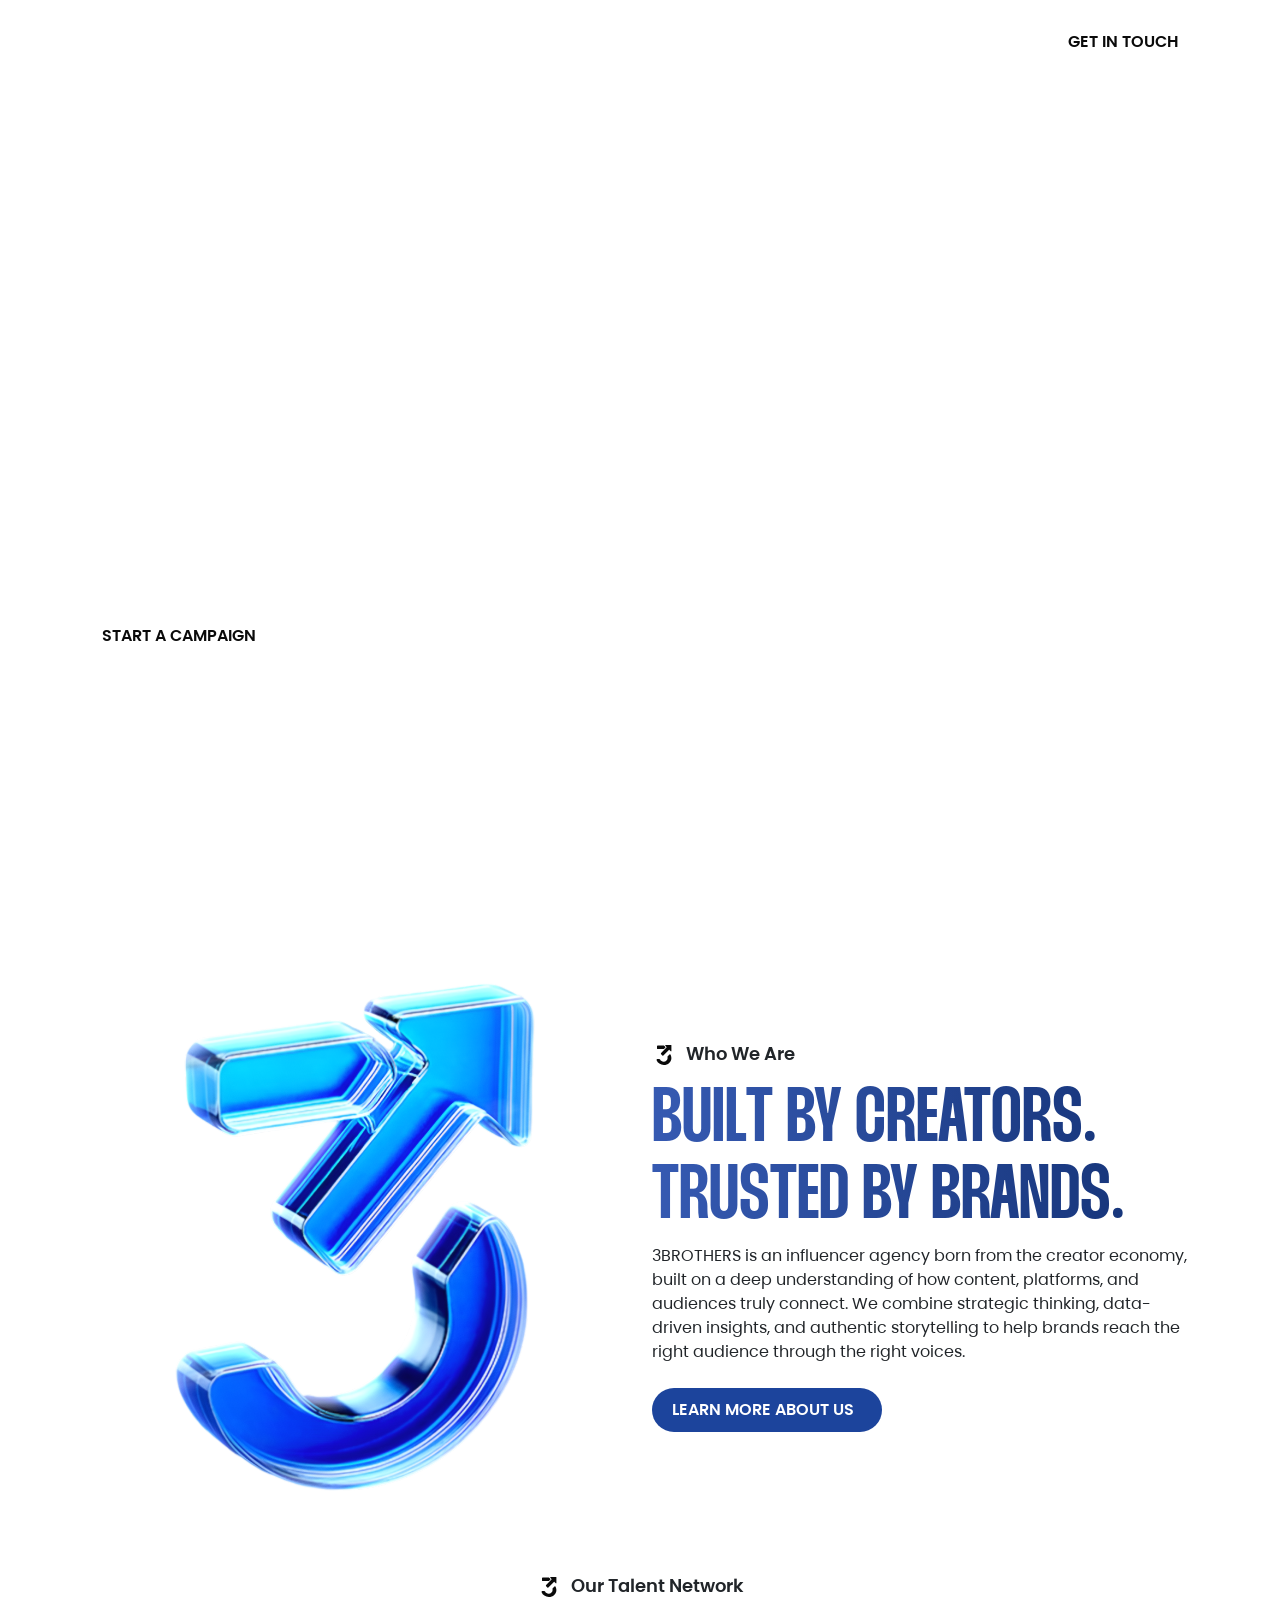
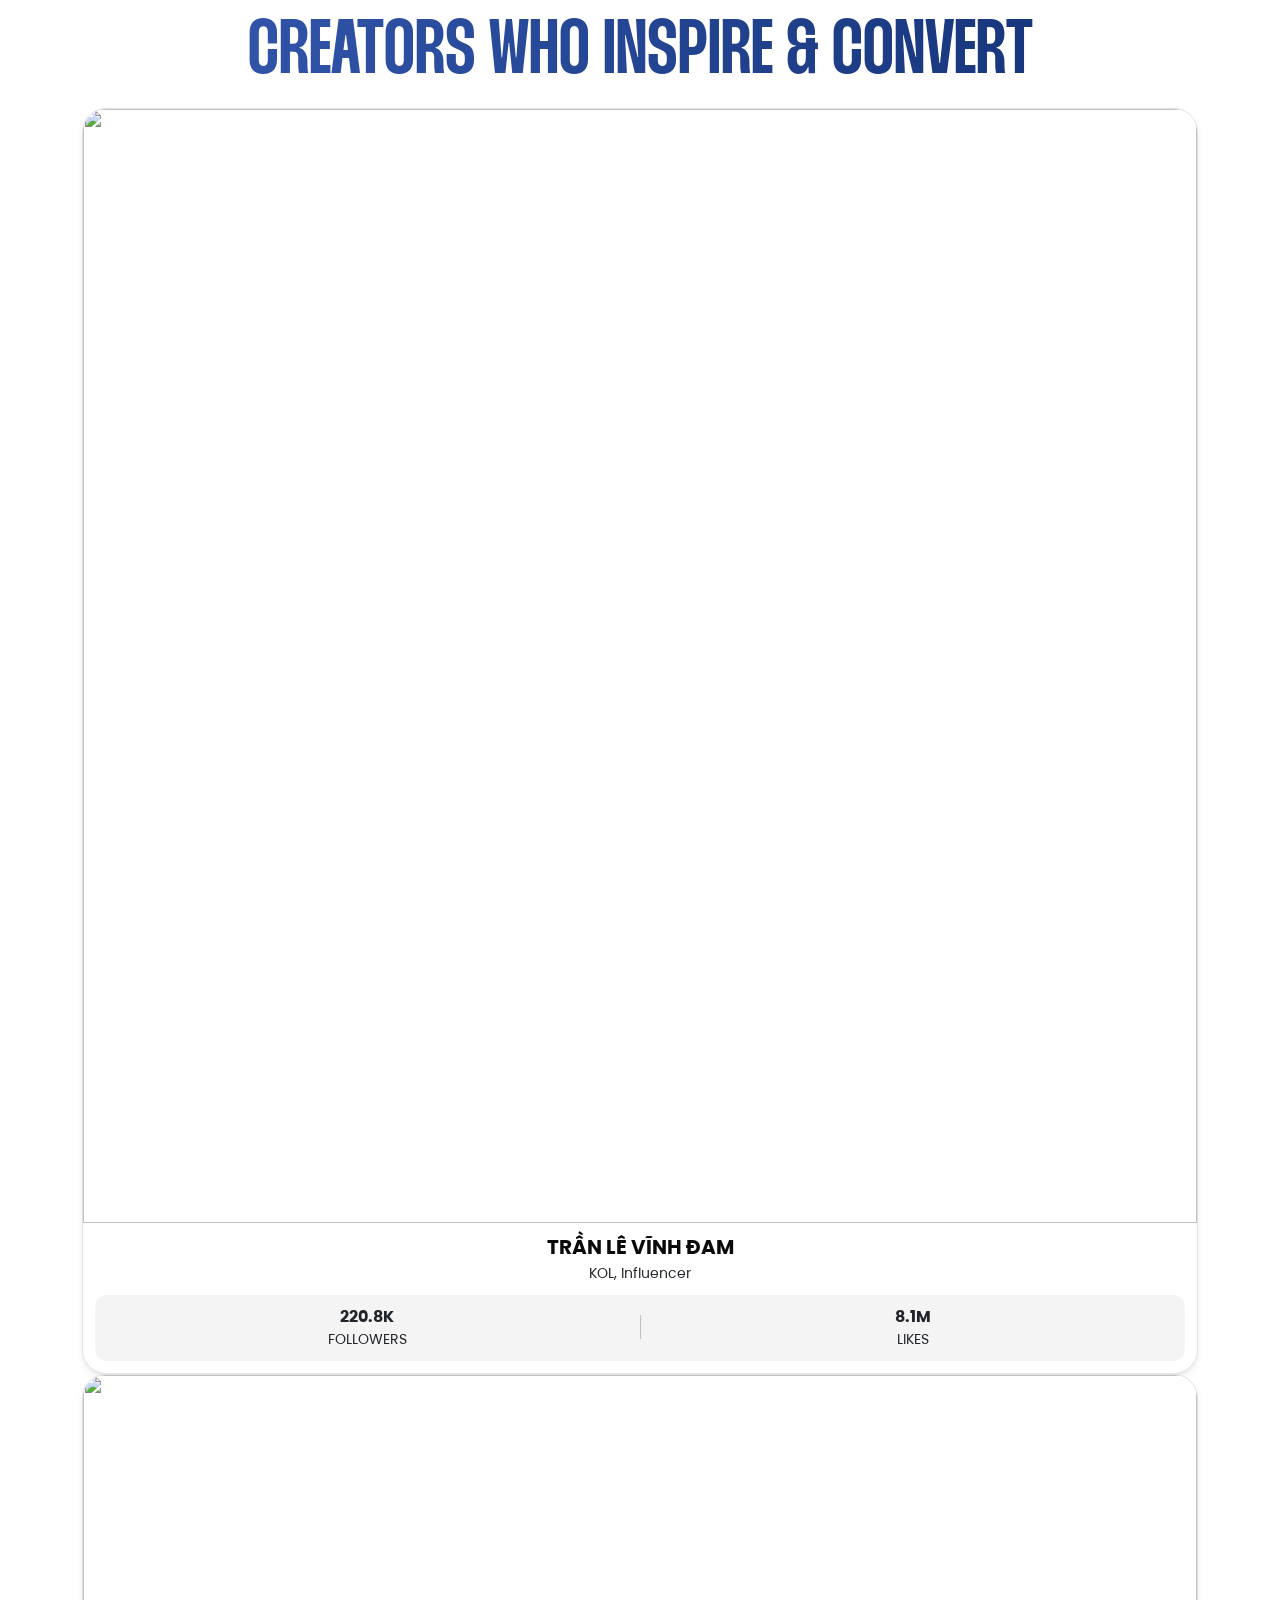
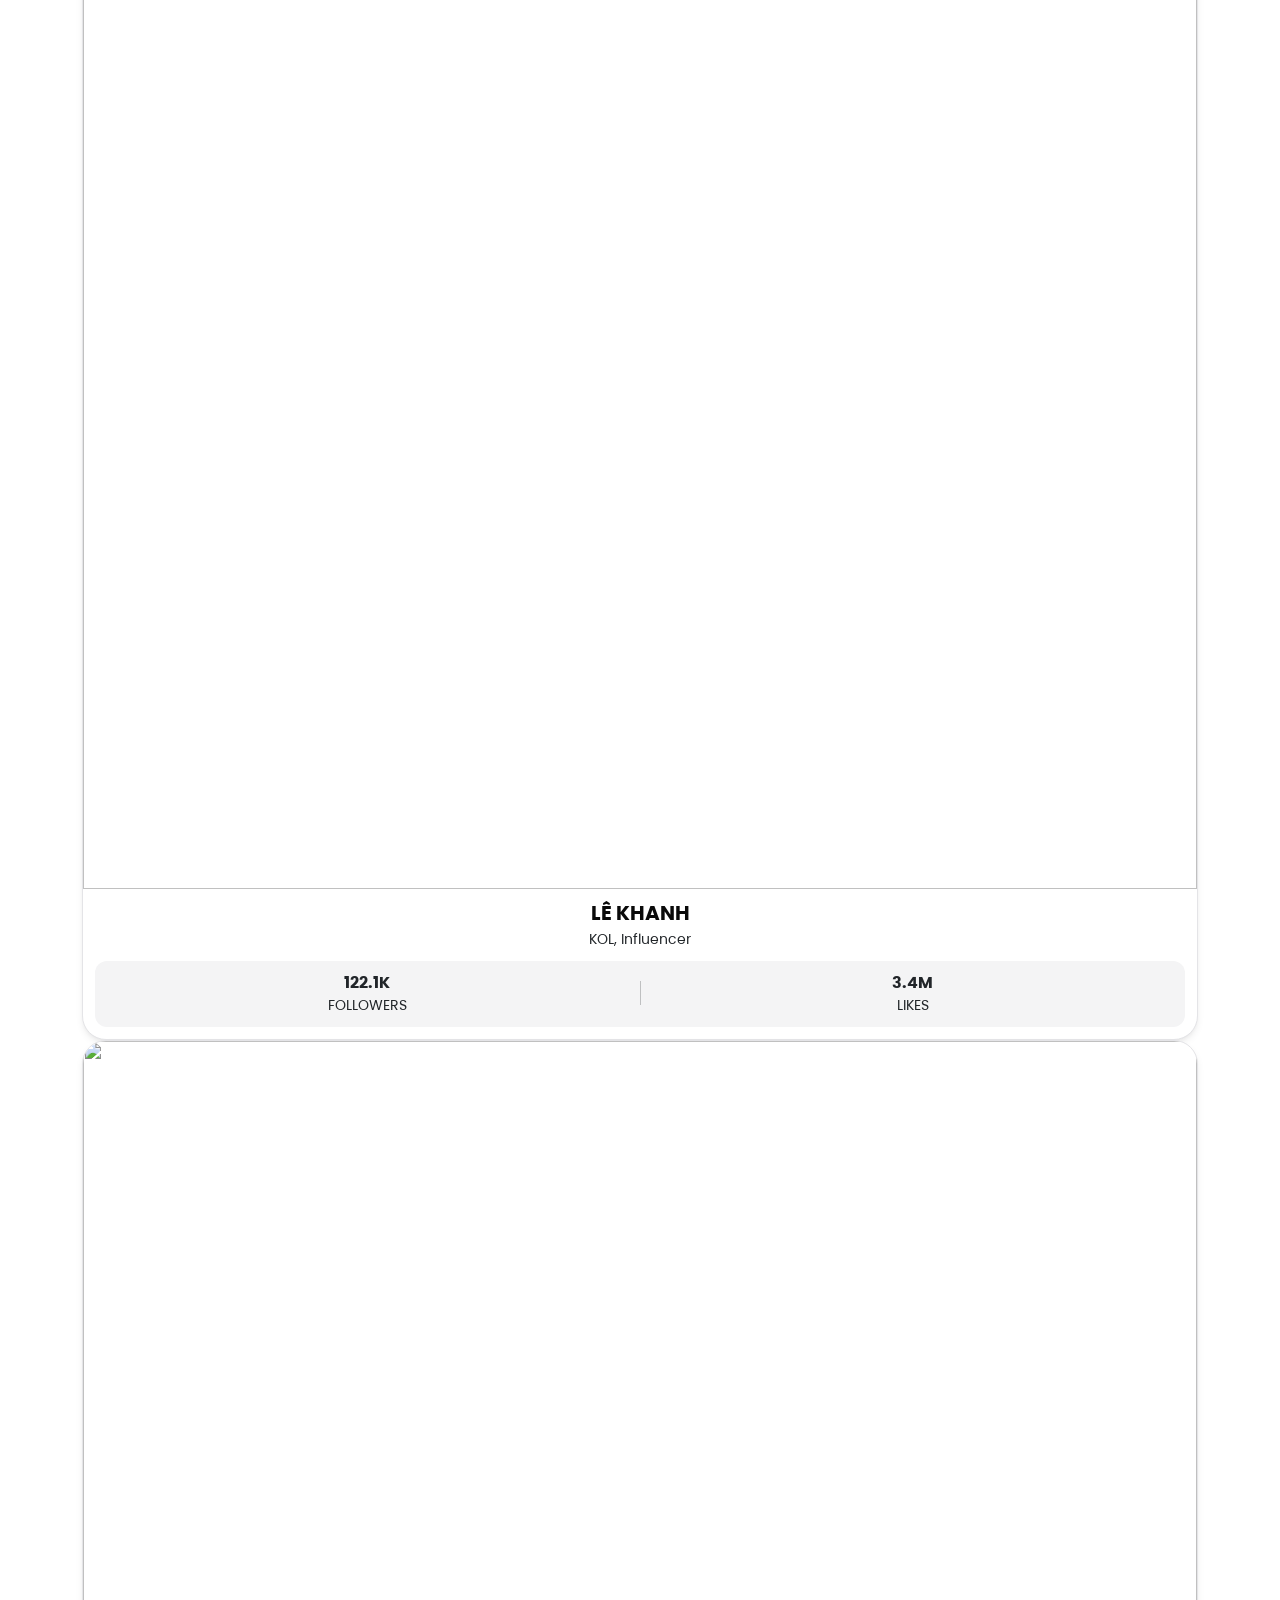
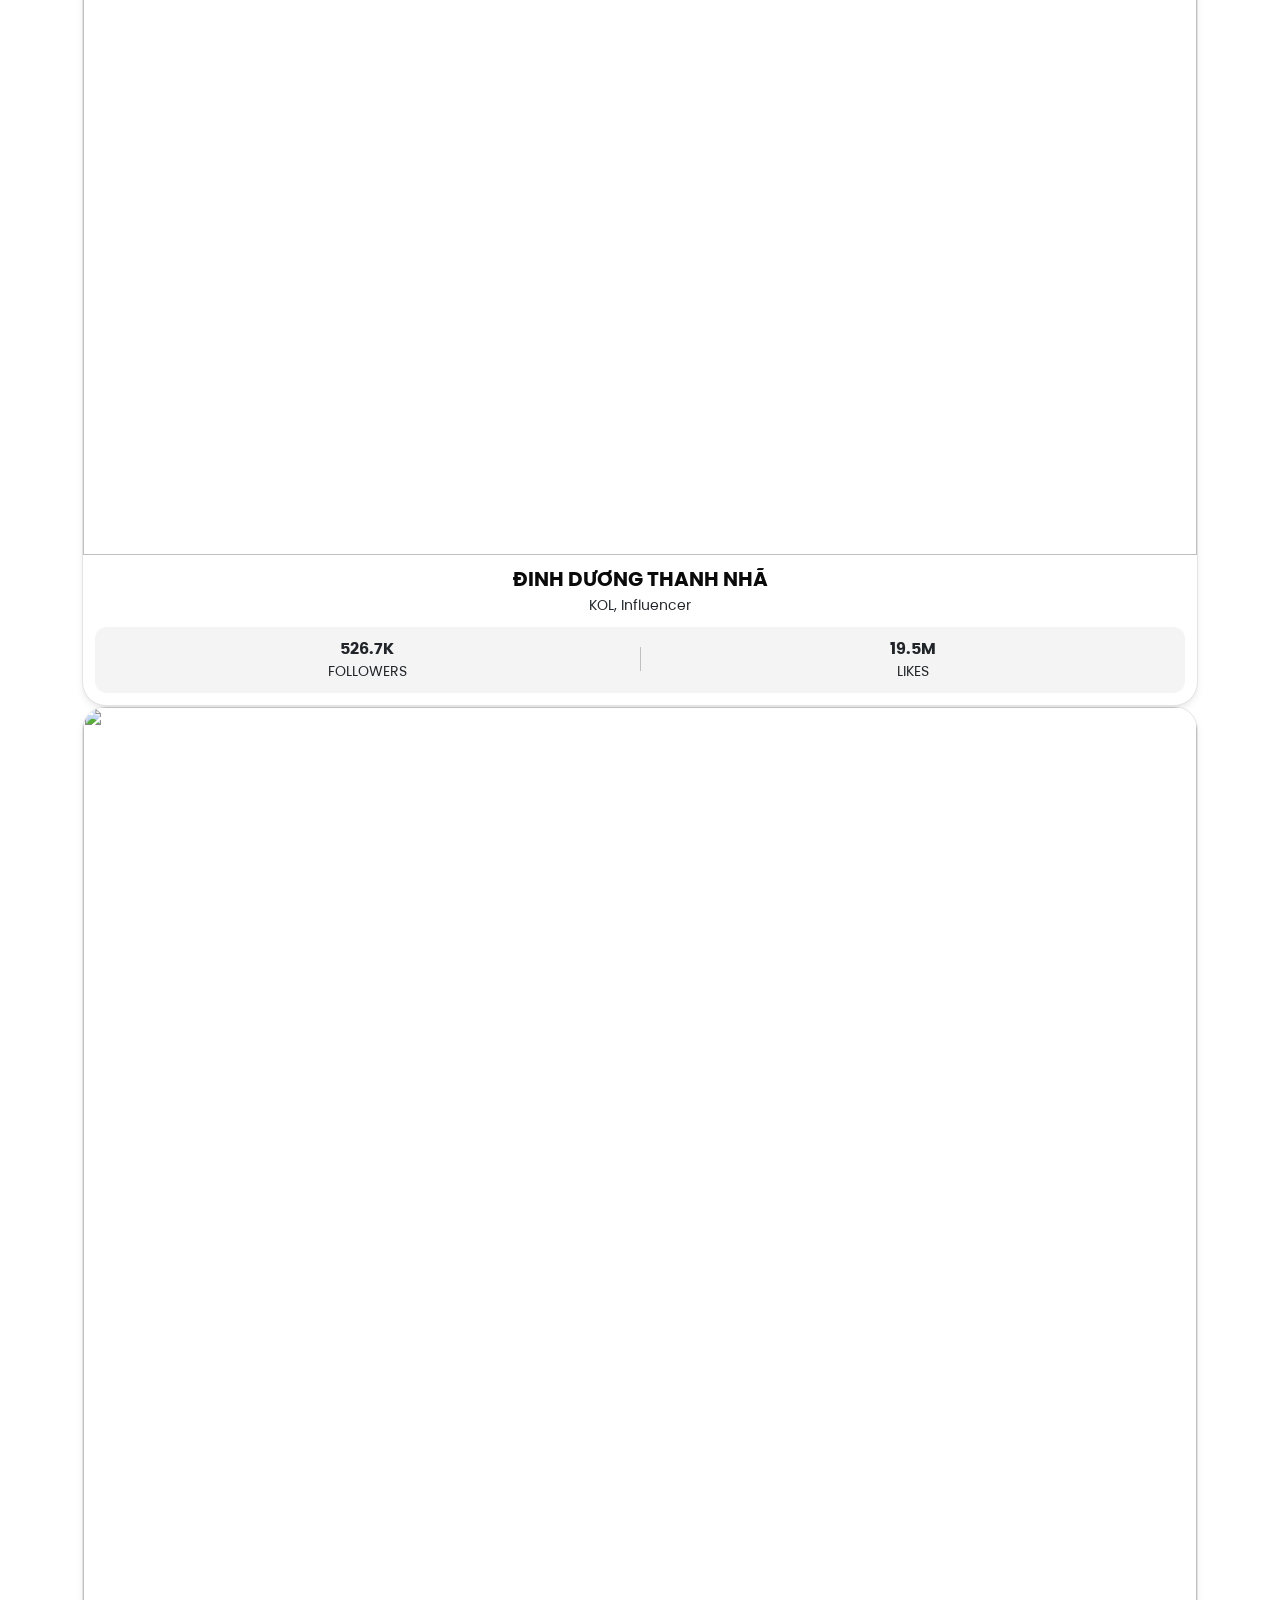
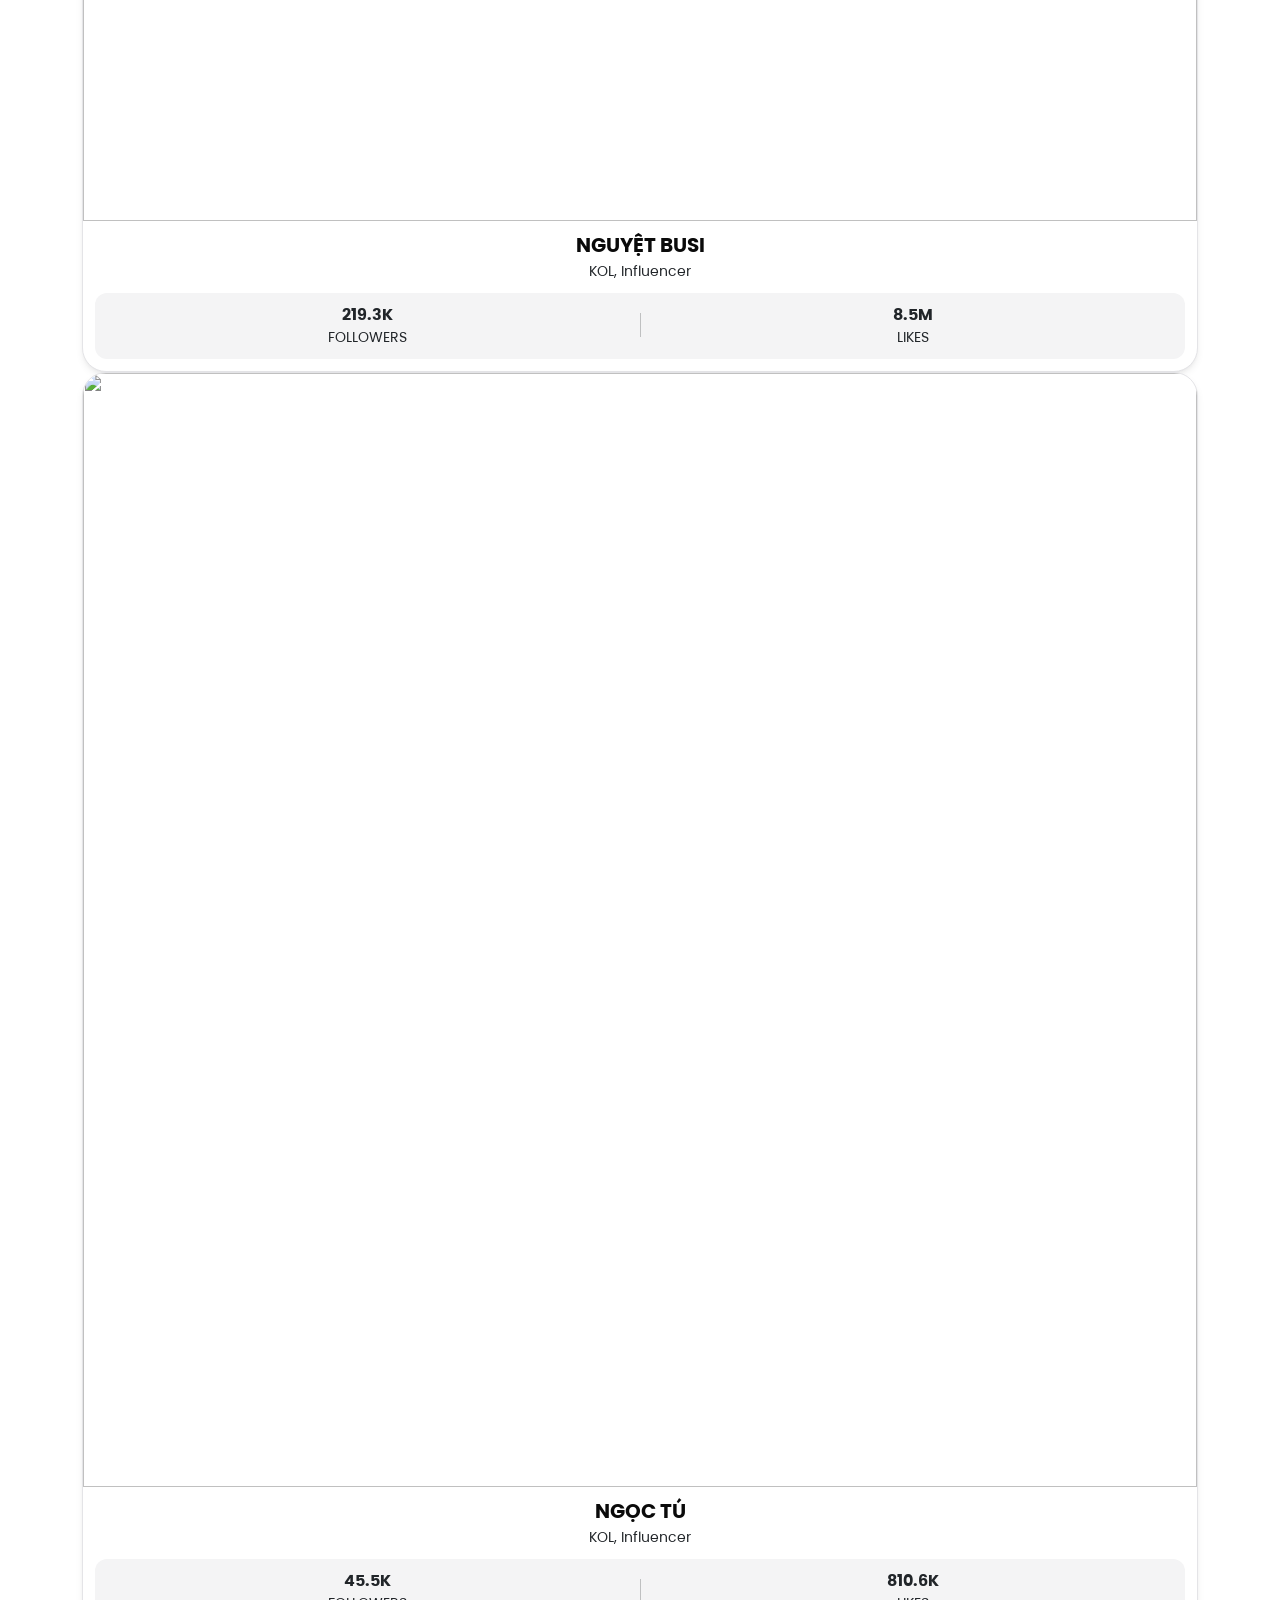
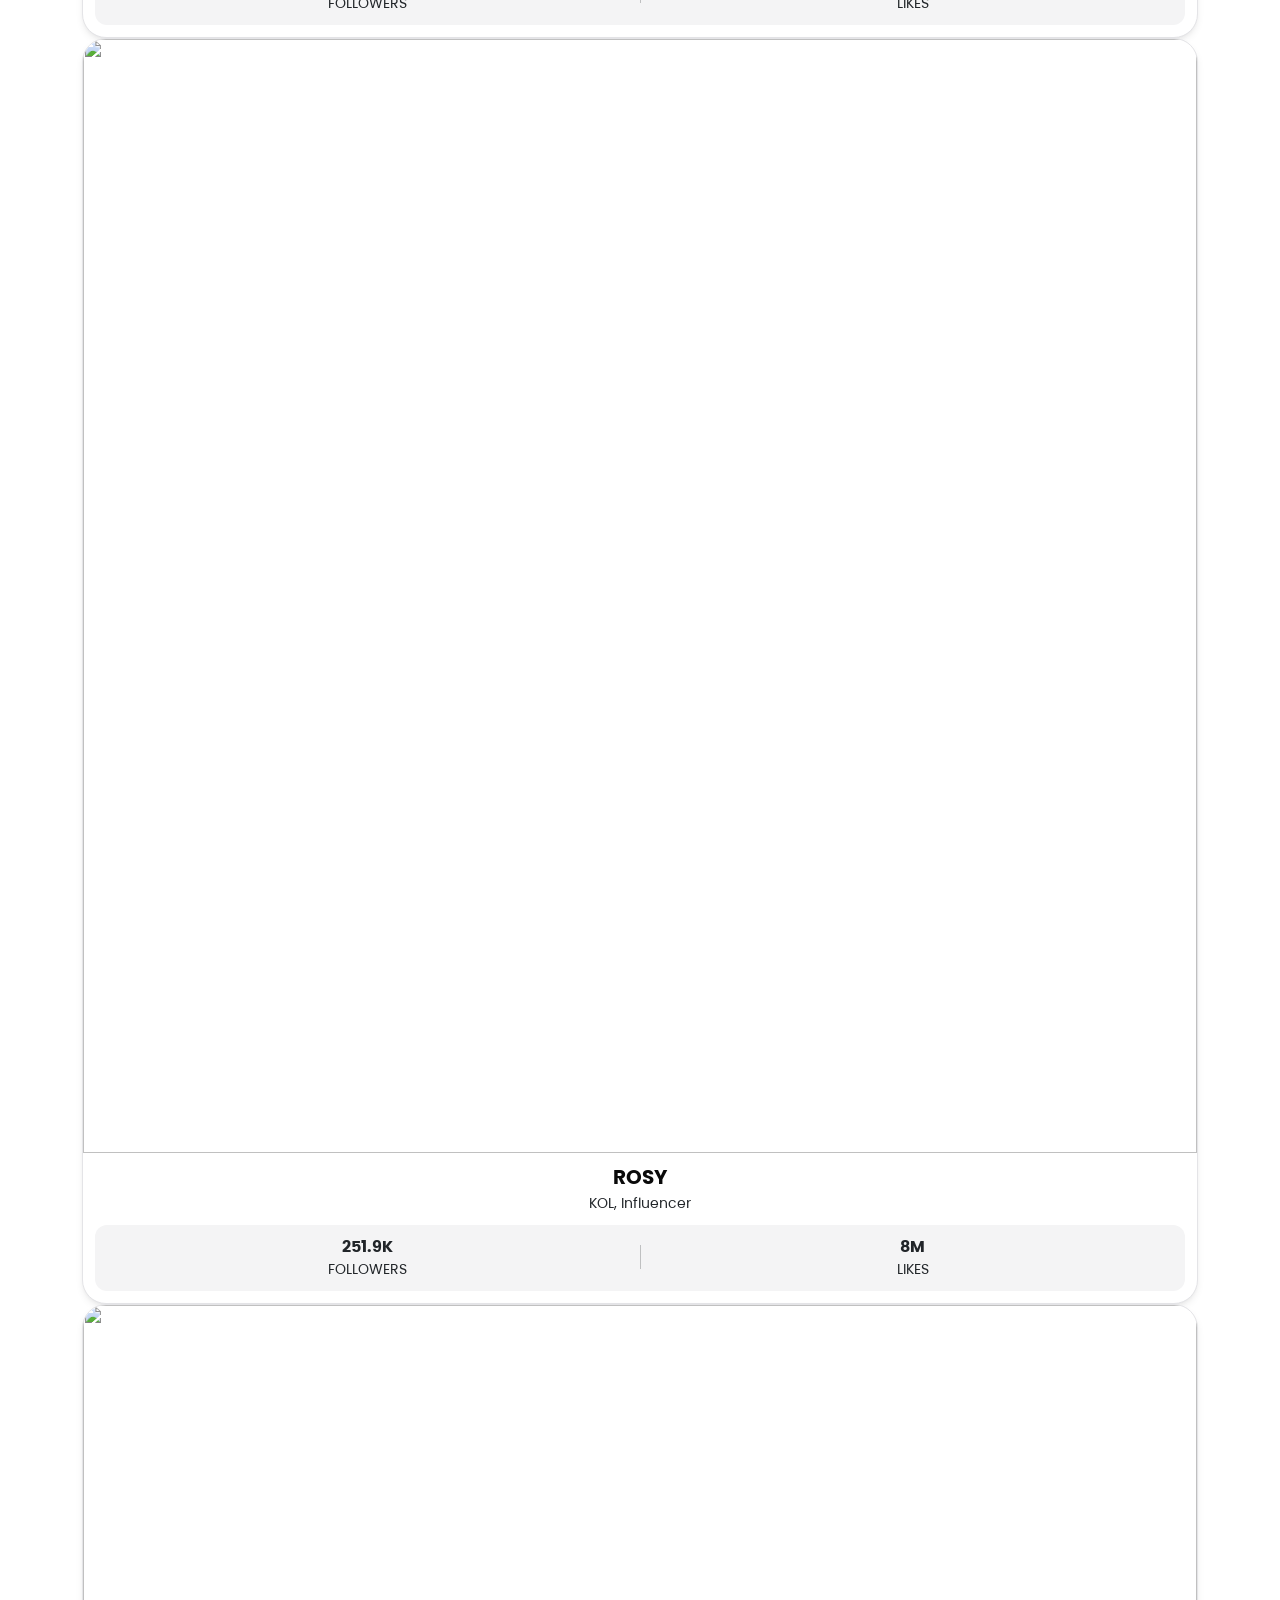
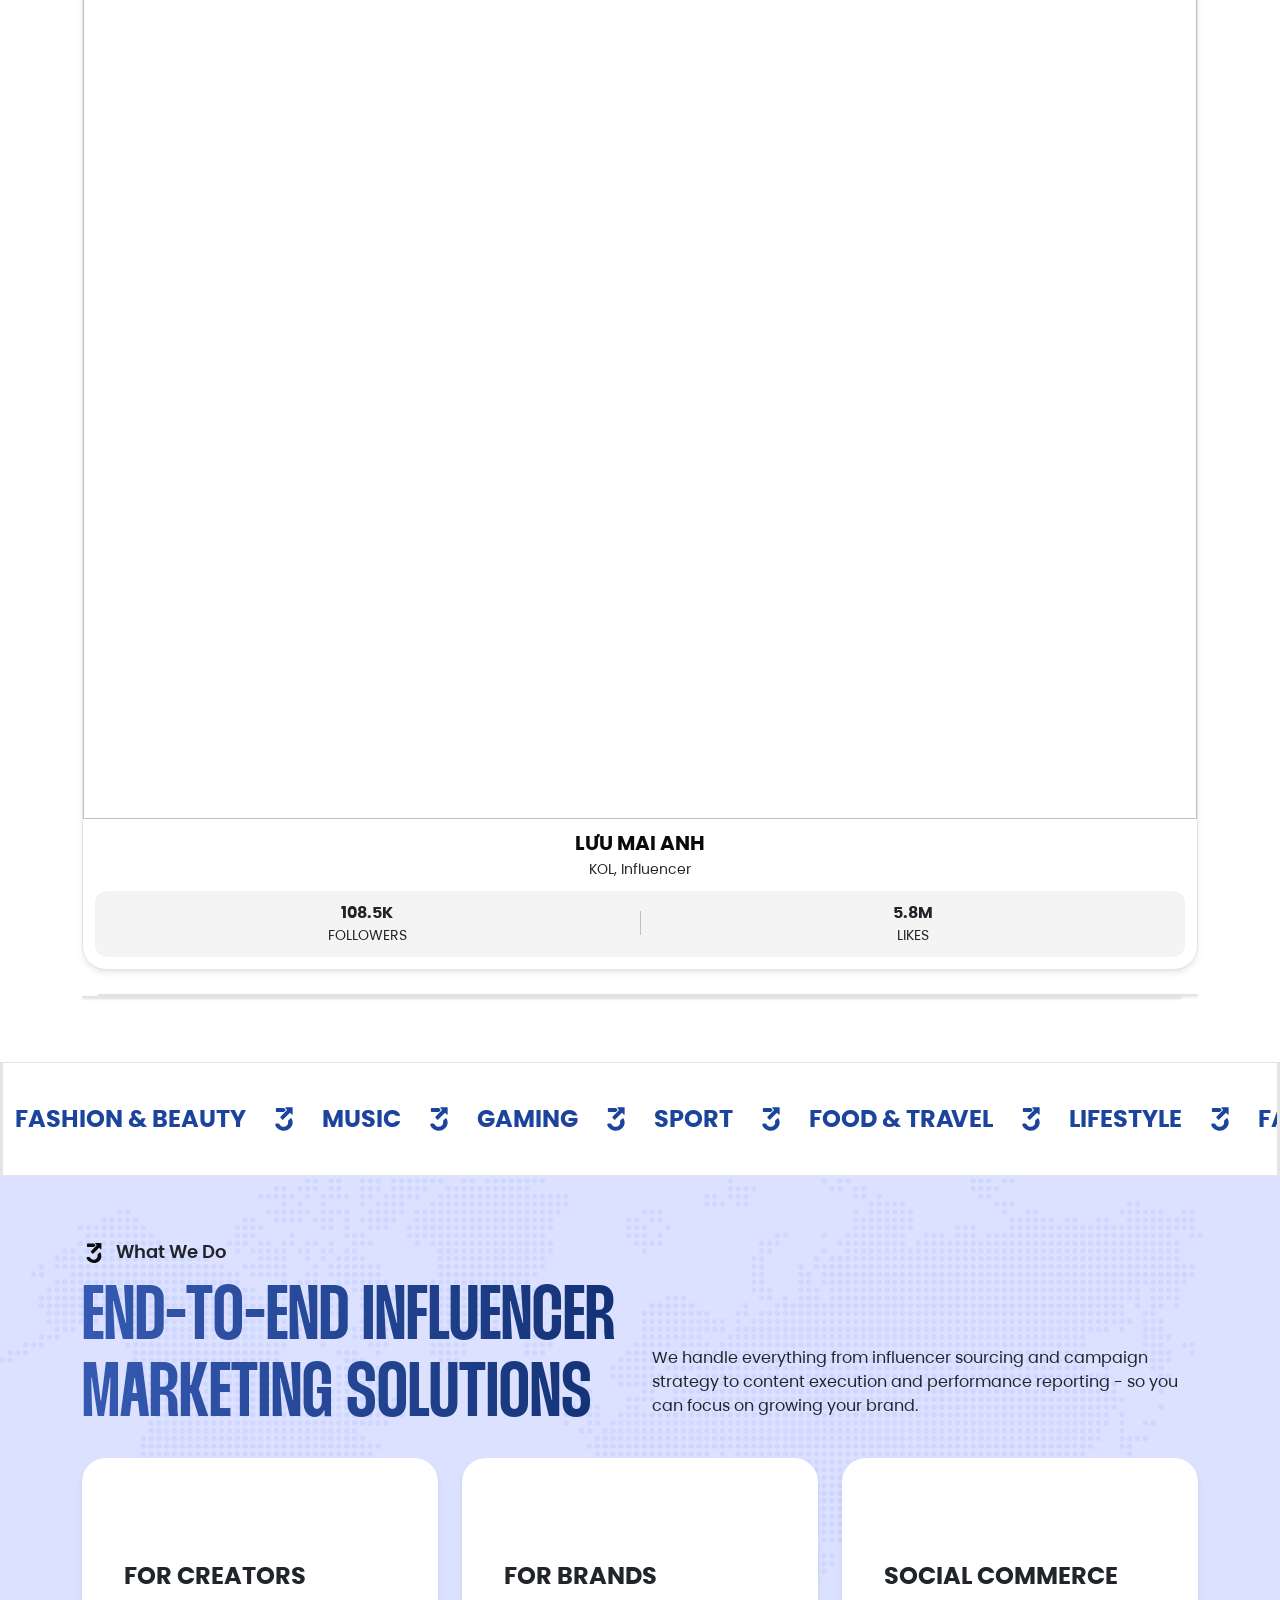
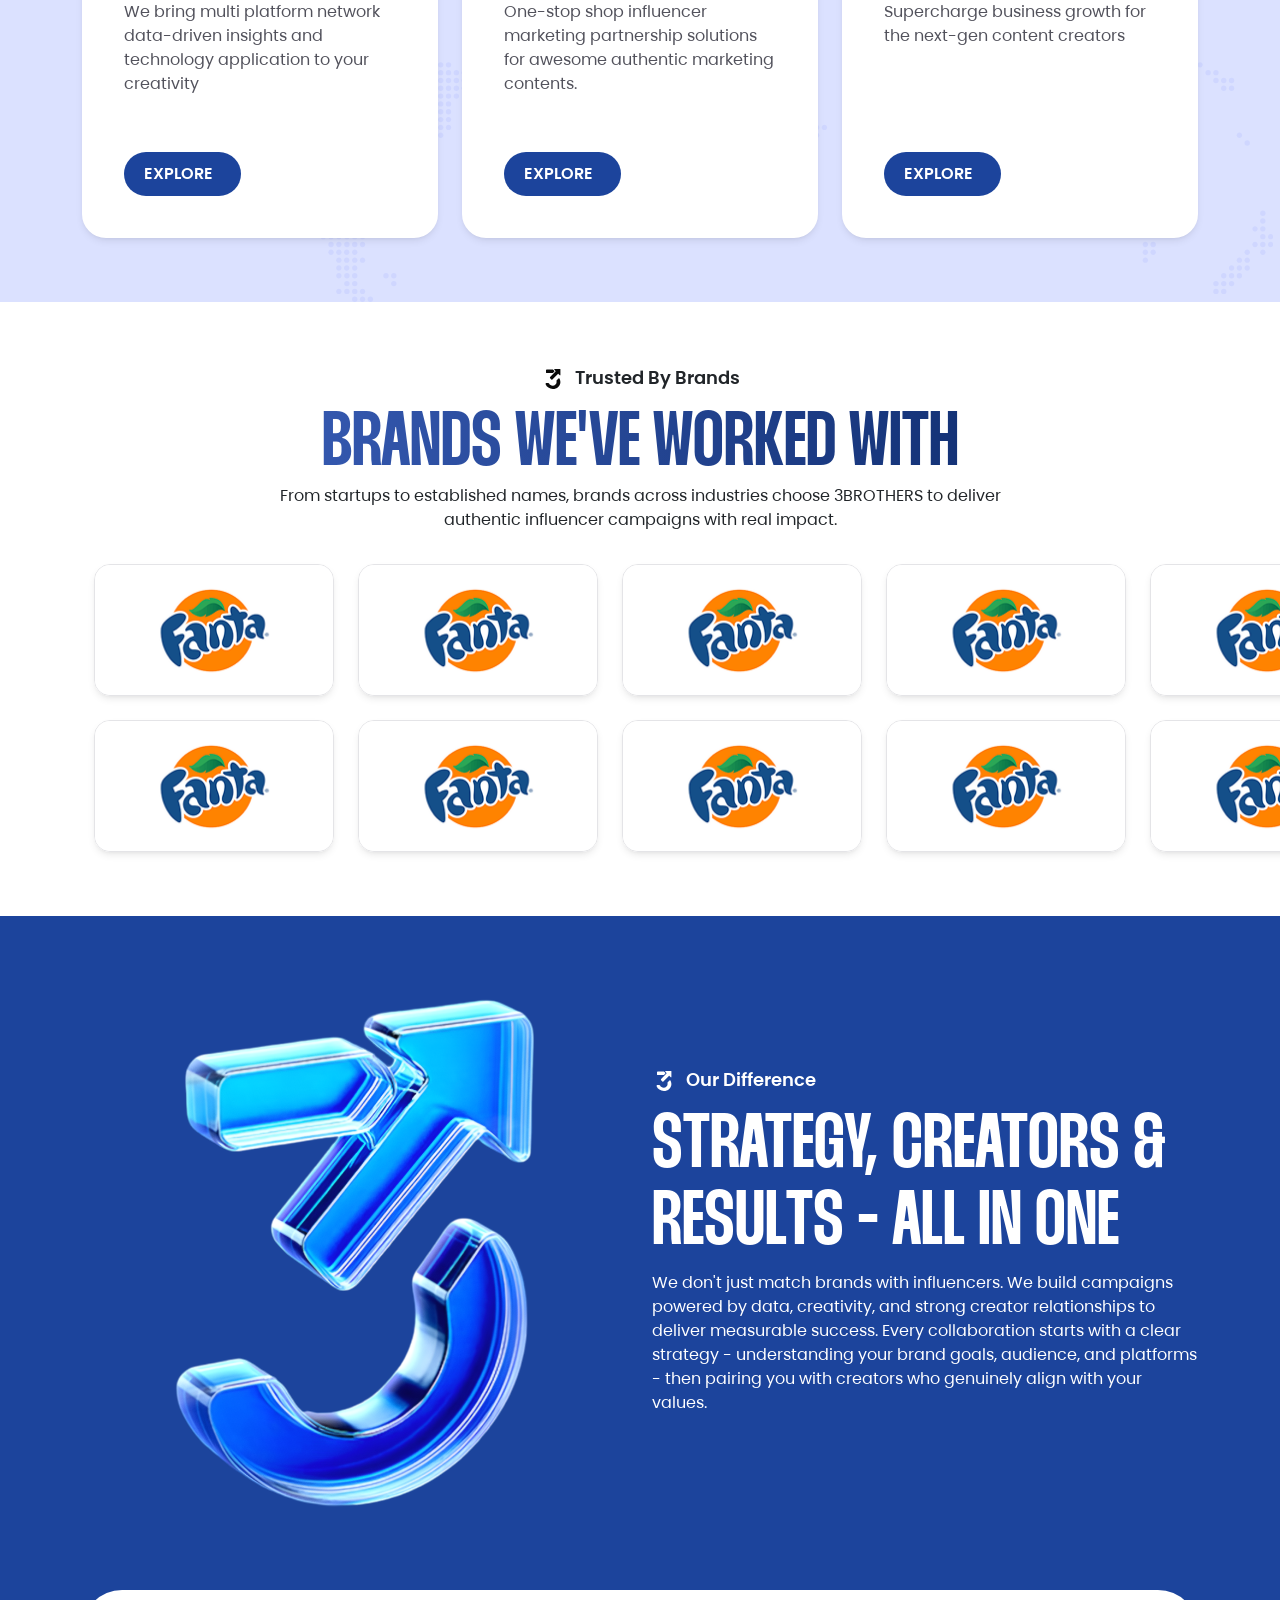
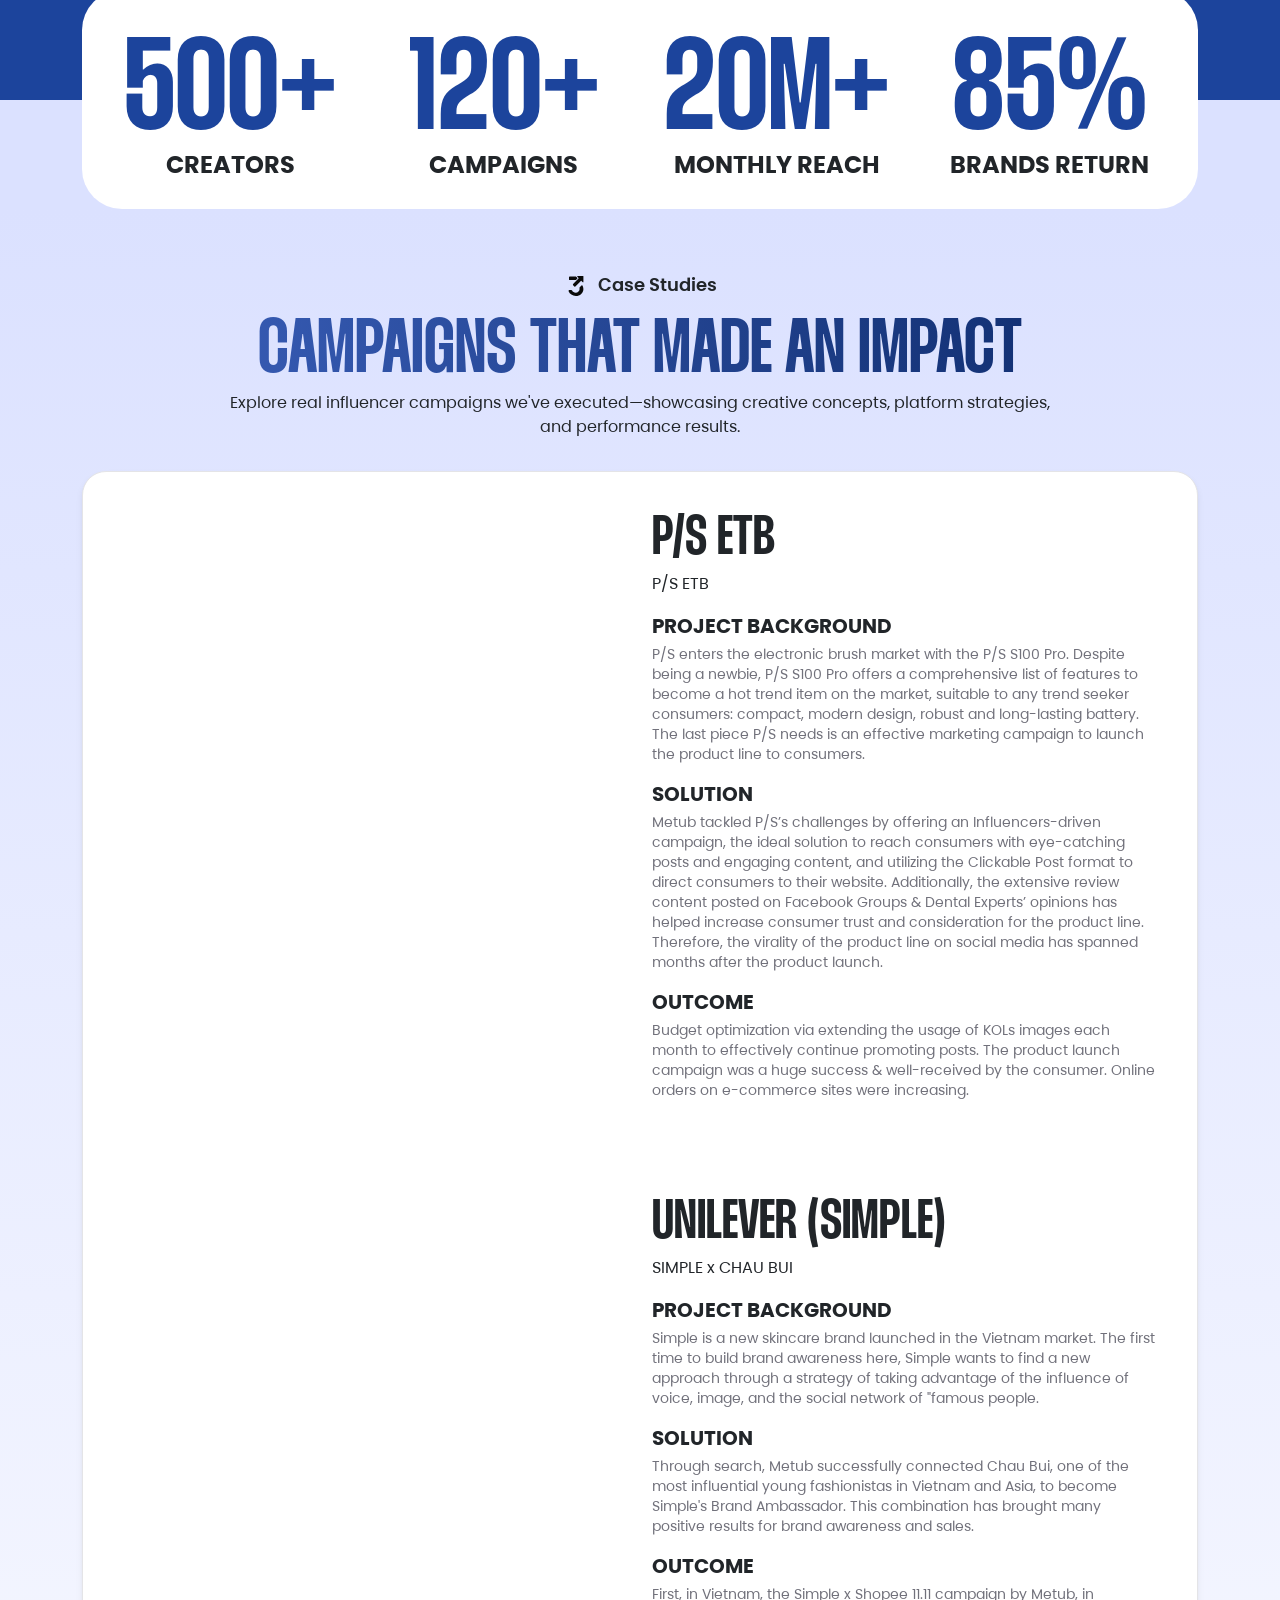
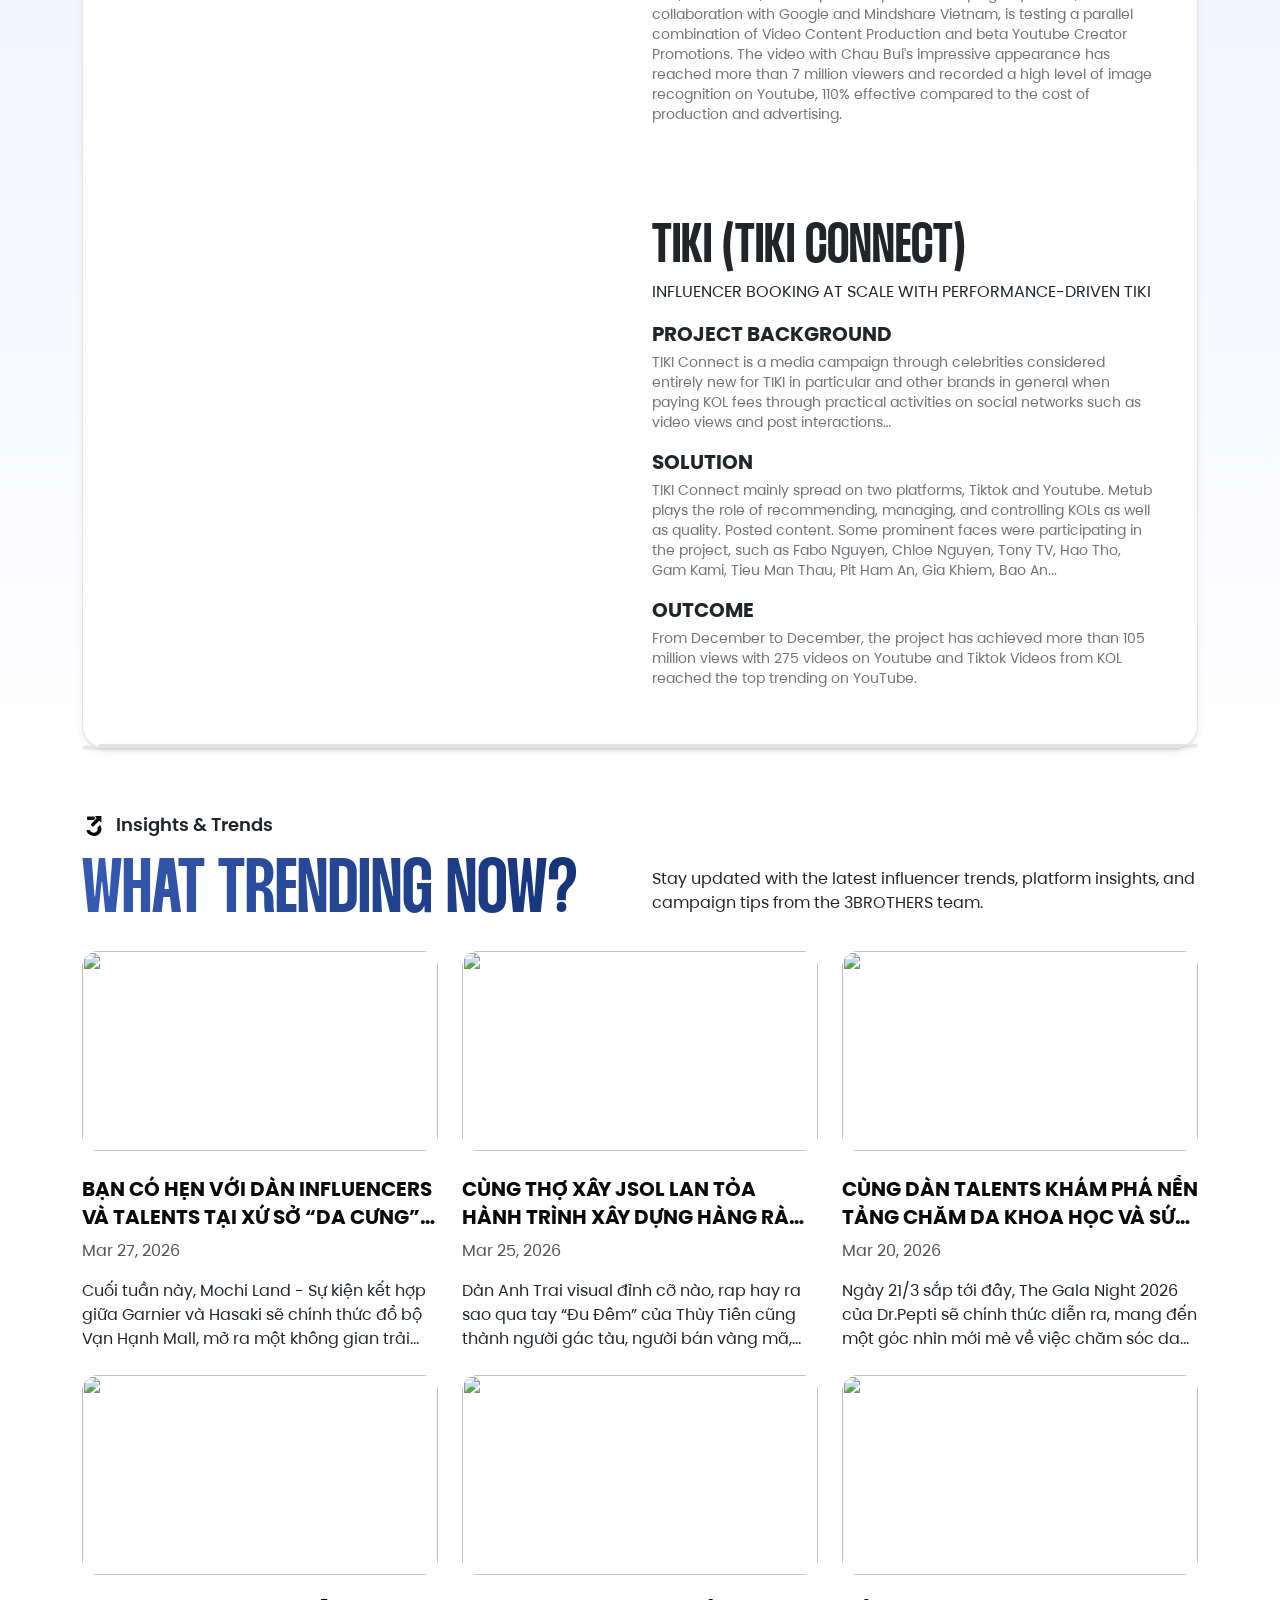
==== commit 67354b7b: "Test macos" ====
--- a/index.html
+++ b/index.html
@@ -247,6 +247,33 @@
                   <div class="vr align-self-center"></div>
                   <div class="w-100">
                     <span class="title-s d-block text-center">8M</span>
+                    <span class="body-s d-block text-center">LIKES</span>
+                  </div>
+                </div>
+              </div>
+            </div>
+          </div>
+          <div class="swiper-slide">
+            <div class="talent-card">
+              <div class="talent-card__thumbnail">
+                <div class="talent-card__img">
+                  <img src="https://scontent.fsgn2-9.fna.fbcdn.net/v/t39.30808-6/648529671_122265898484177009_4786951265052125680_n.jpg?_nc_cat=106&ccb=1-7&_nc_sid=7b2446&_nc_eui2=AeGdrm8Os_9bKEfjCzo0bWPev7wBPq-KgxG_vAE-r4qDEdSjWtKSfQdmMzr7JfL6nA8e0ldc6d3iwIjp_127t6G1&_nc_ohc=Zve2jgscC4sQ7kNvwHAMJTV&_nc_oc=Adq4TXop8GEmXHBl2SzRfIrv68R6lOot17GiF6MZNzhNz0sevJinS5MUzaFRW0biyO98oKvTyx2Gnf5HywGYYf1n&_nc_zt=23&_nc_ht=scontent.fsgn2-9.fna&_nc_gid=JZHByykUjd8Pis6x7upc6w&_nc_ss=7a32e&oh=00_AfxRCEB0SU1hExII4_Dv3dQF6340-Ajua-Qgd6MklOtHng&oe=69CD4FB4" alt="">
+                </div>
+                <a href="https://www.tiktok.com/@luumaianh_" target="_blank" rel="noopener noreferrer" class="talent-card__view-detail btn btn-primary label-m">PROFILE <i class="fa-solid fa-arrow-right"></i></a>
+              </div>
+              <div class="talent-card_content">
+                <a href="https://www.tiktok.com/@luumaianh_" target="_blank" rel="noopener noreferrer" class="talent-card__name">
+                  <h3 class="title-m text-center">LƯU MAI ANH</h3>
+                </a>
+                <span class="body-s d-block text-center">KOL, Influencer</span>
+                <div class="talent-card_info d-flex">
+                  <div class="w-100">
+                    <span class="title-s d-block text-center">108.5K</span>
+                    <span class="body-s d-block text-center">FOLLOWERS</span>
+                  </div>
+                  <div class="vr align-self-center"></div>
+                  <div class="w-100">
+                    <span class="title-s d-block text-center">5.8M</span>
                     <span class="body-s d-block text-center">LIKES</span>
                   </div>
                 </div>
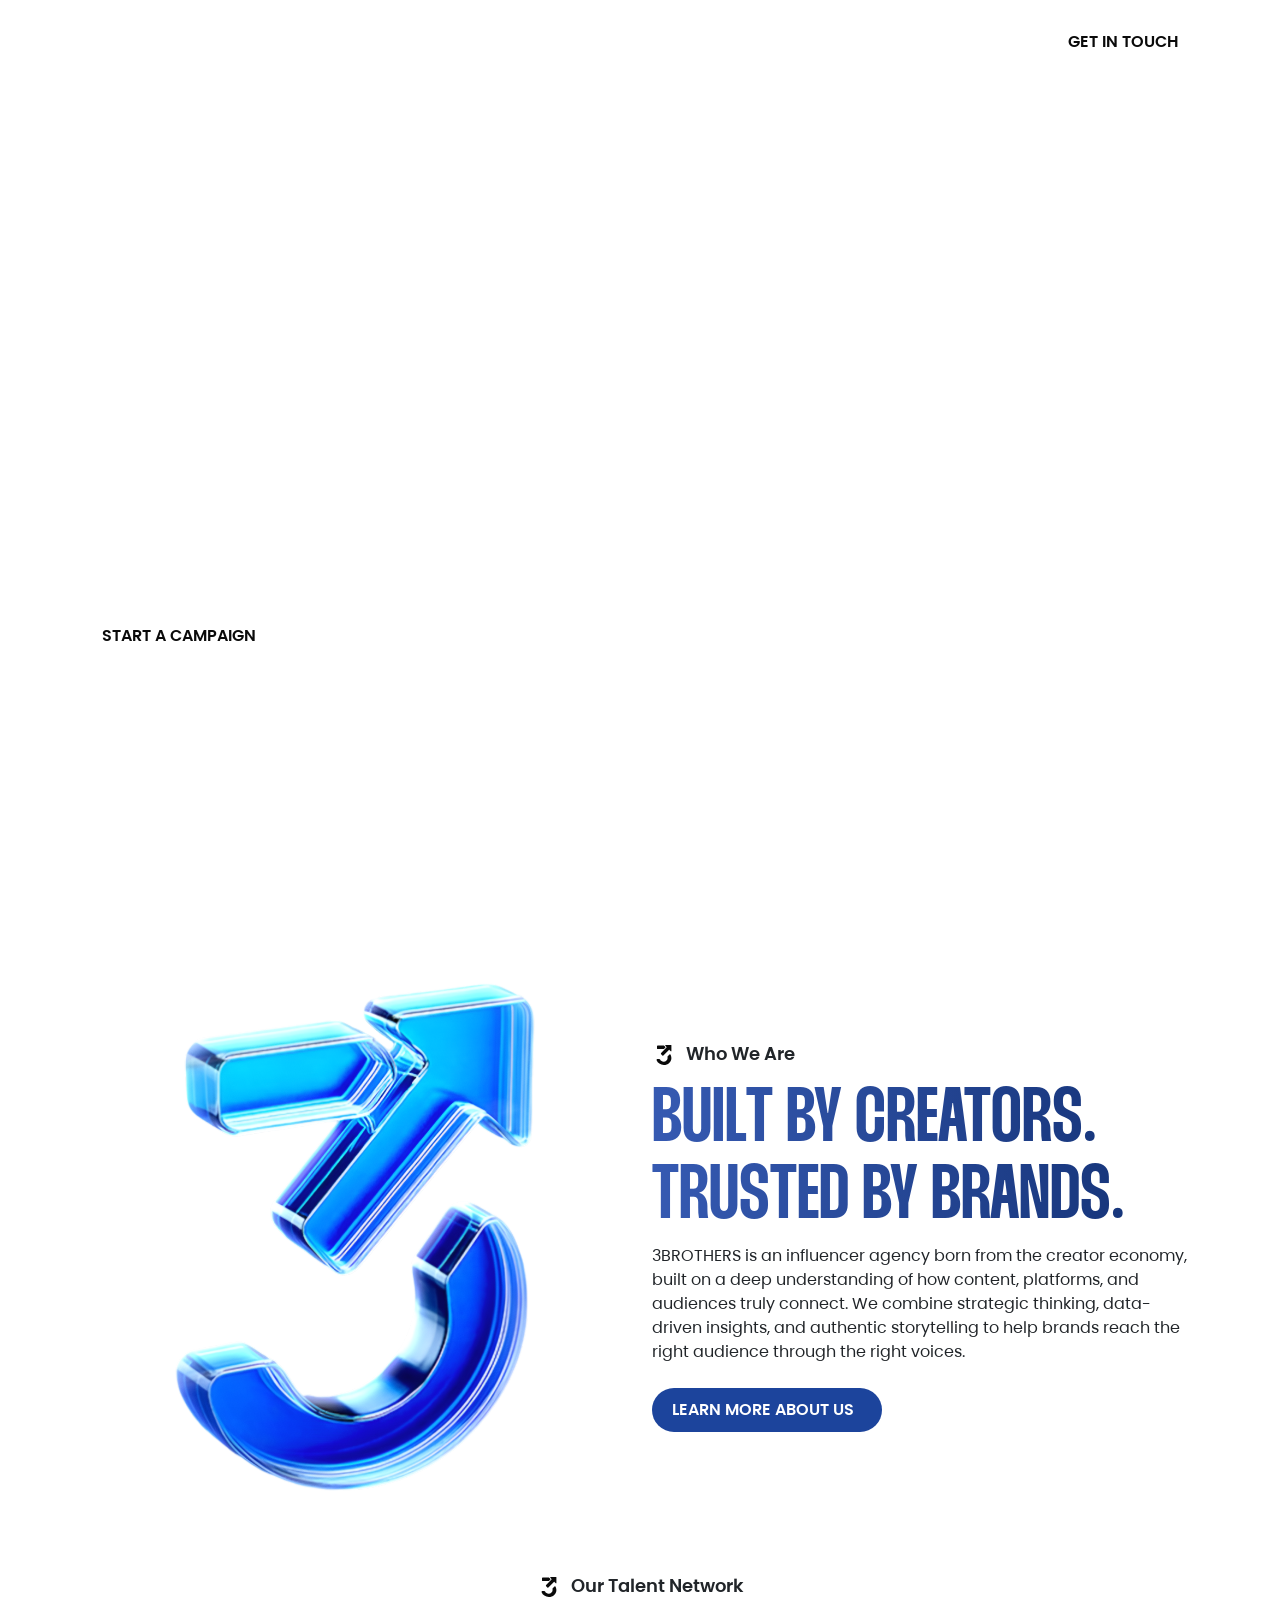
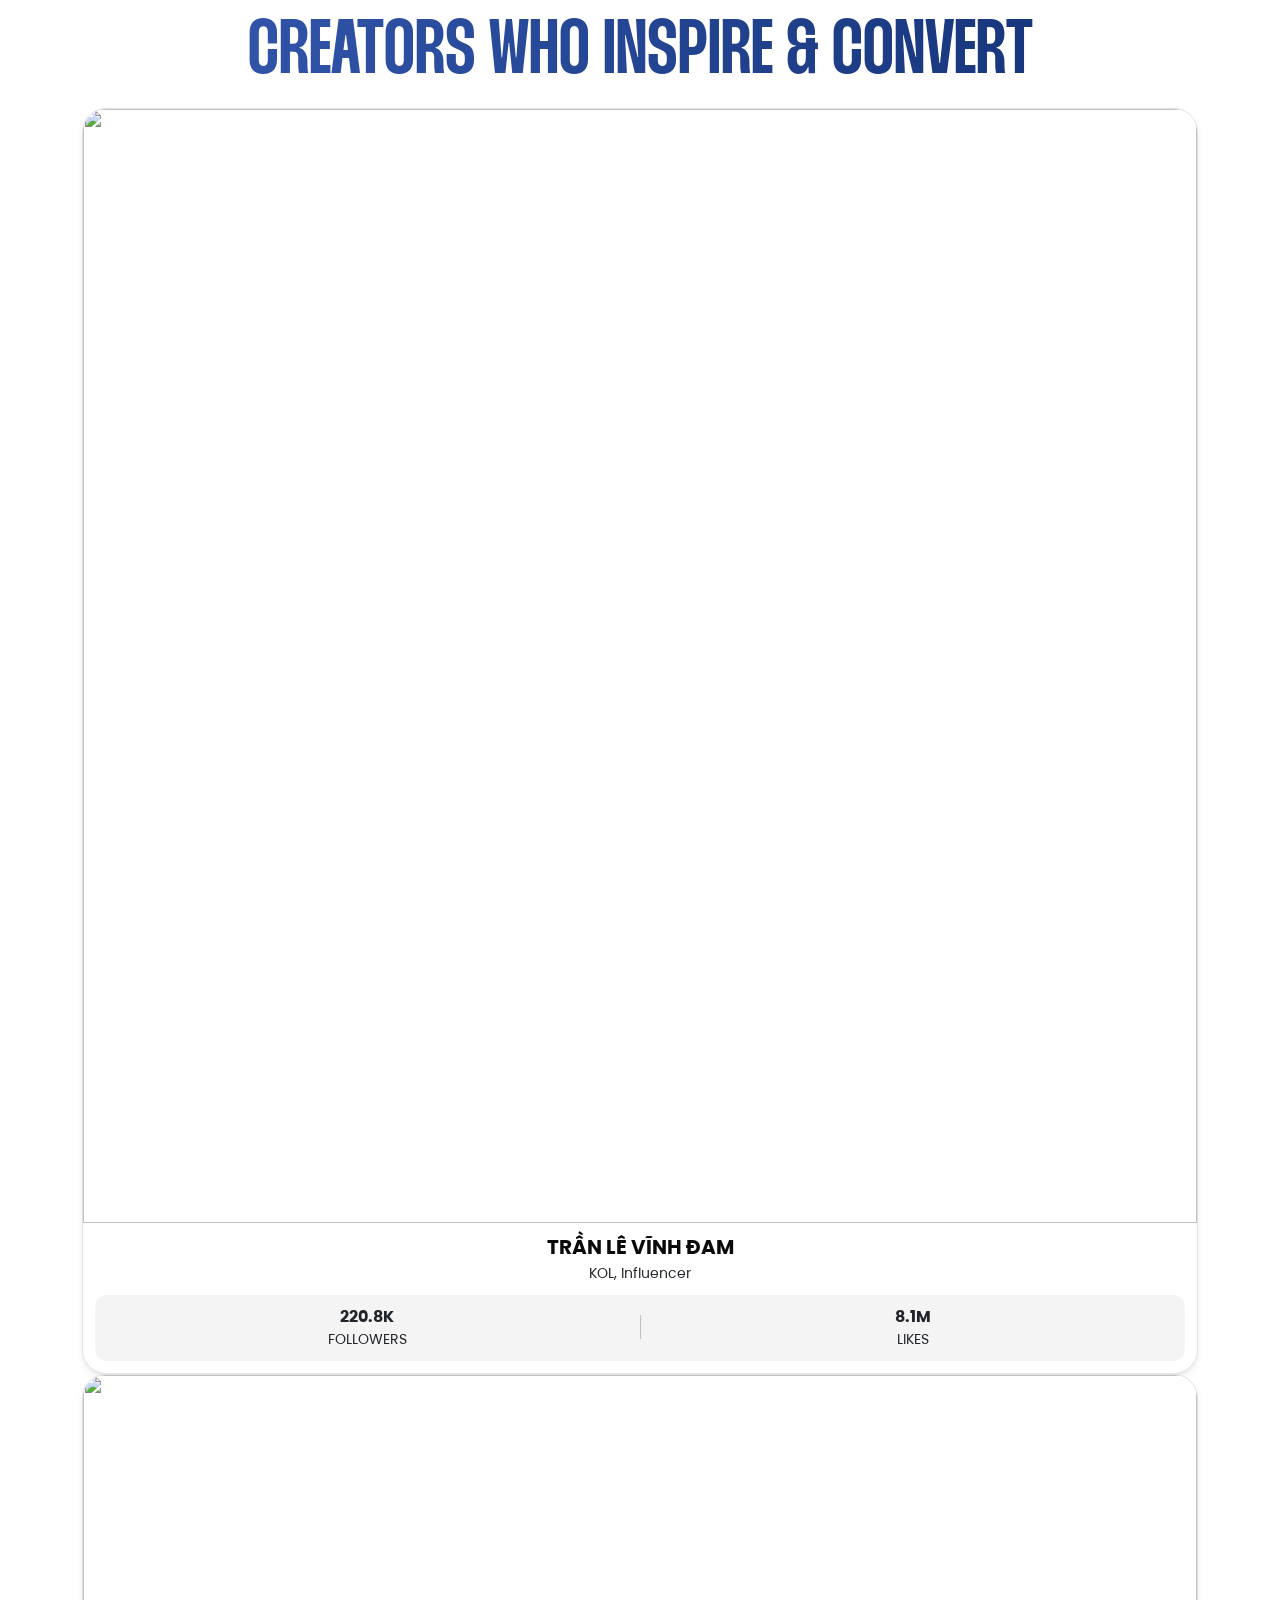
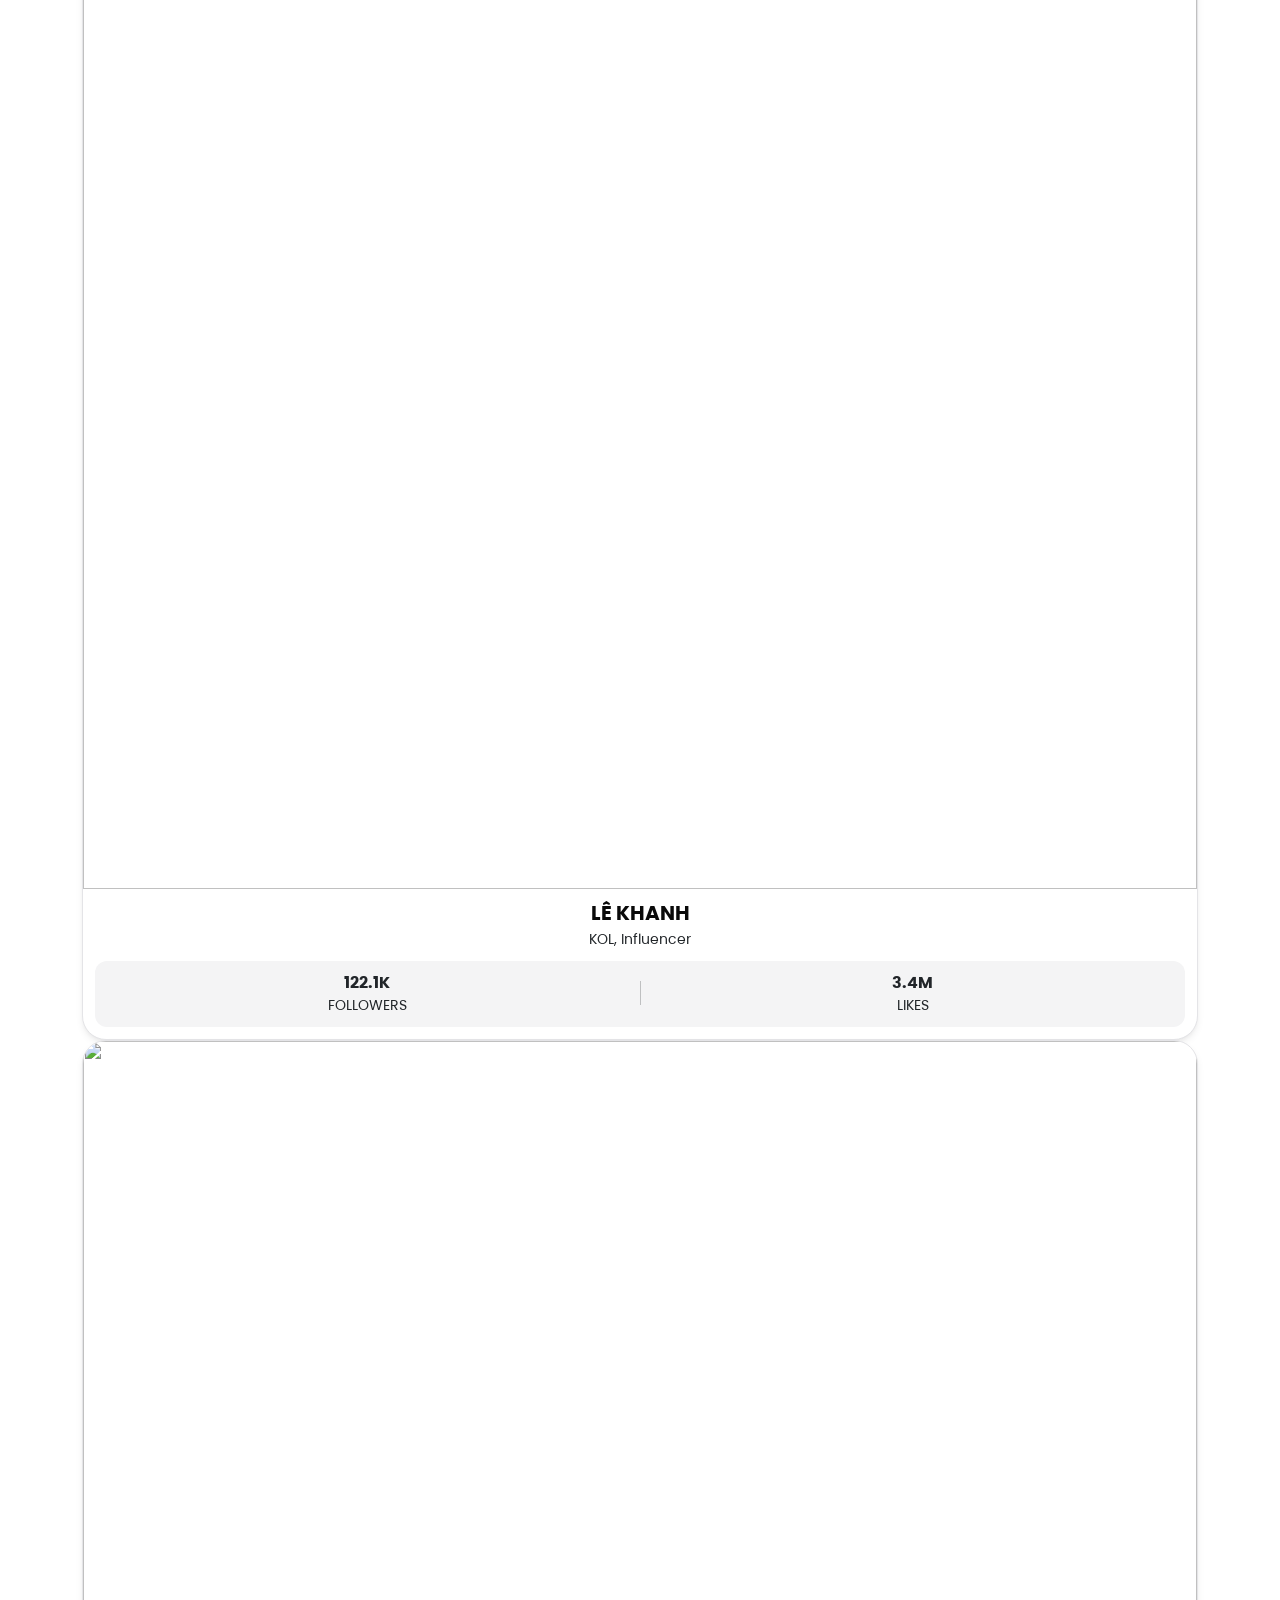
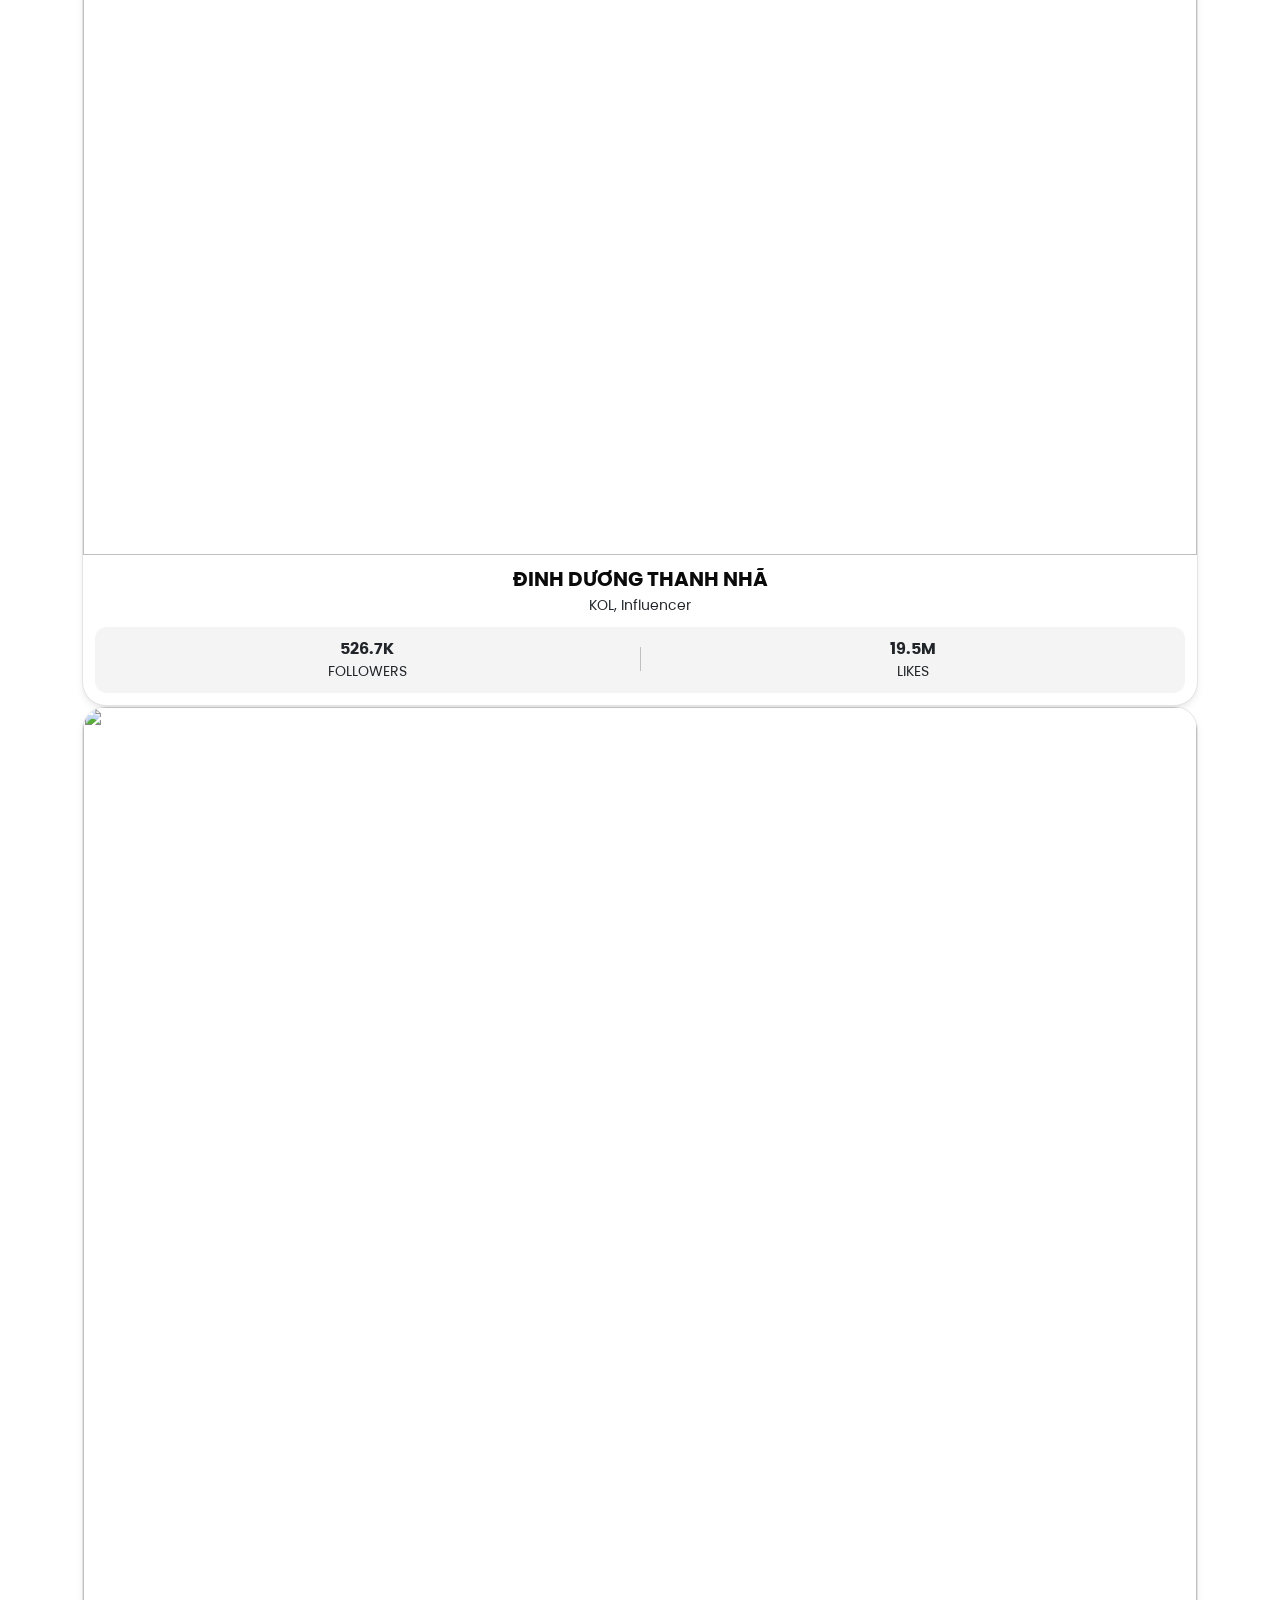
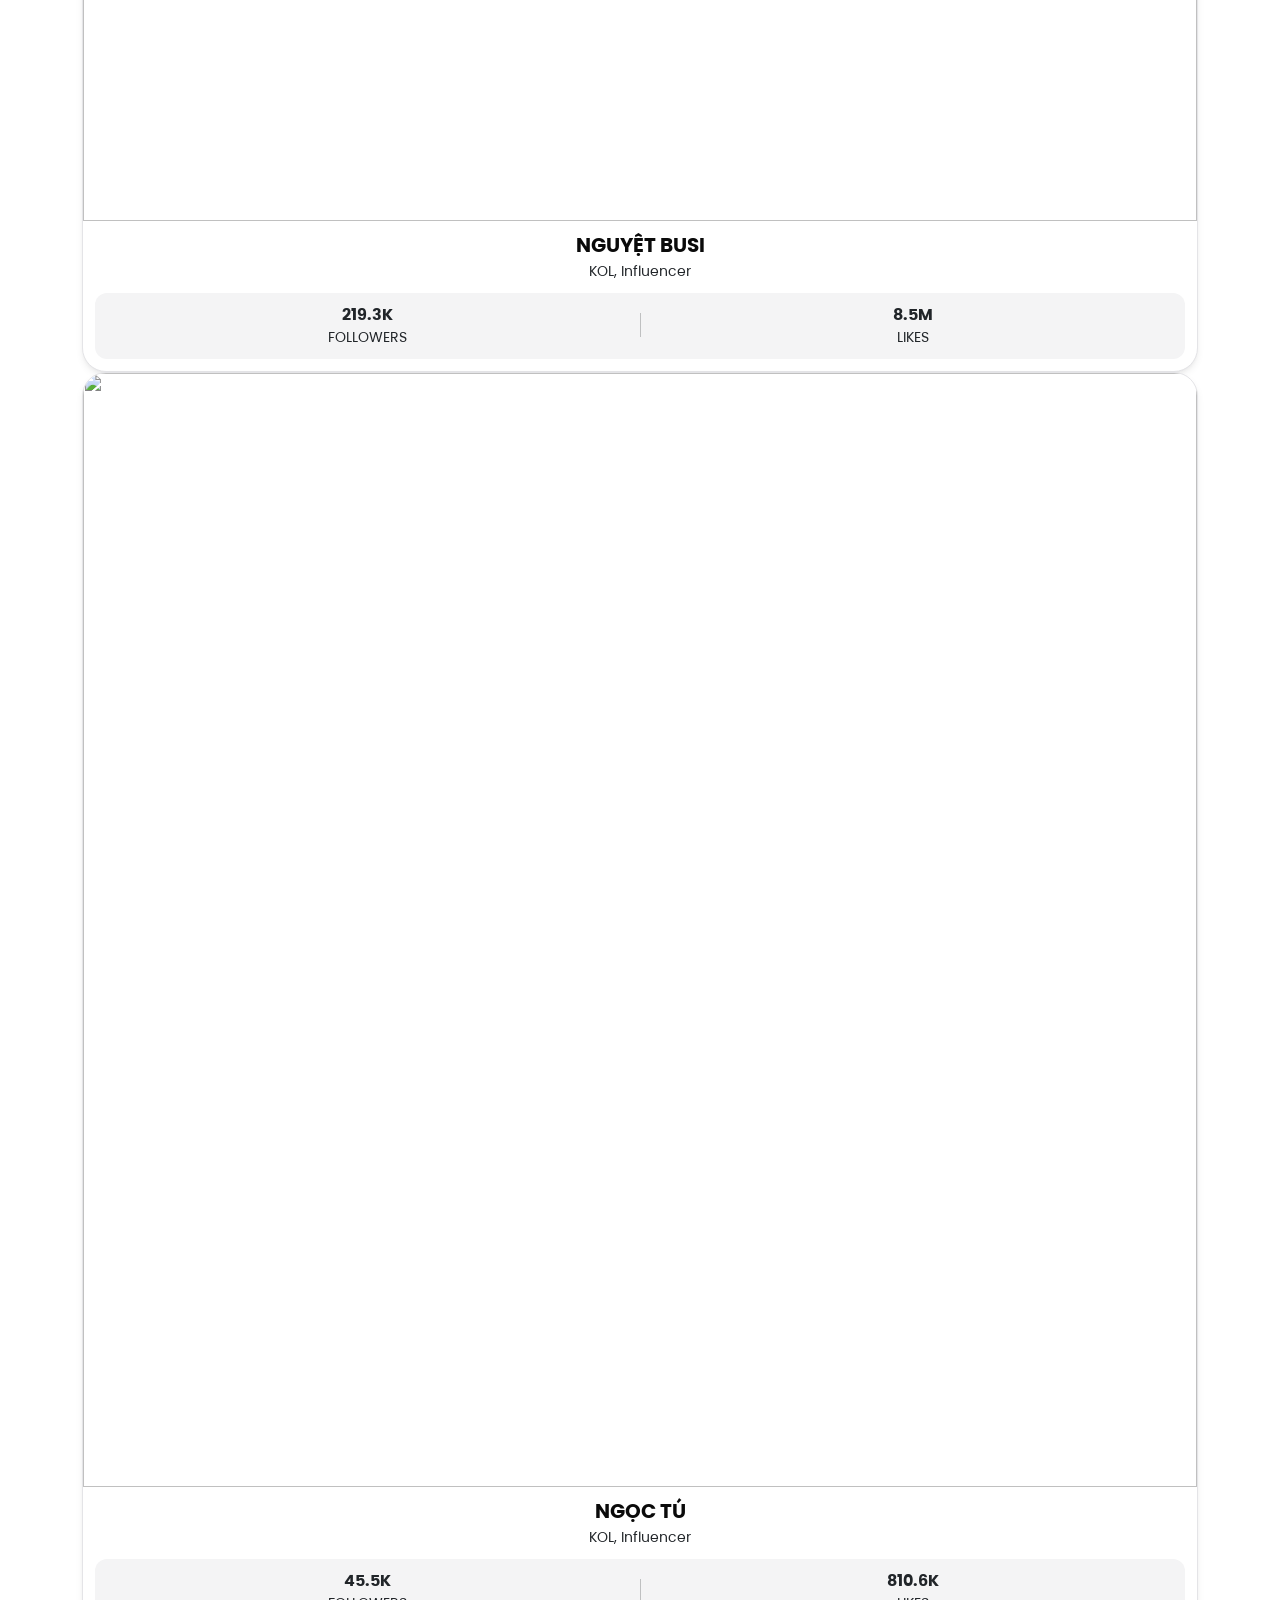
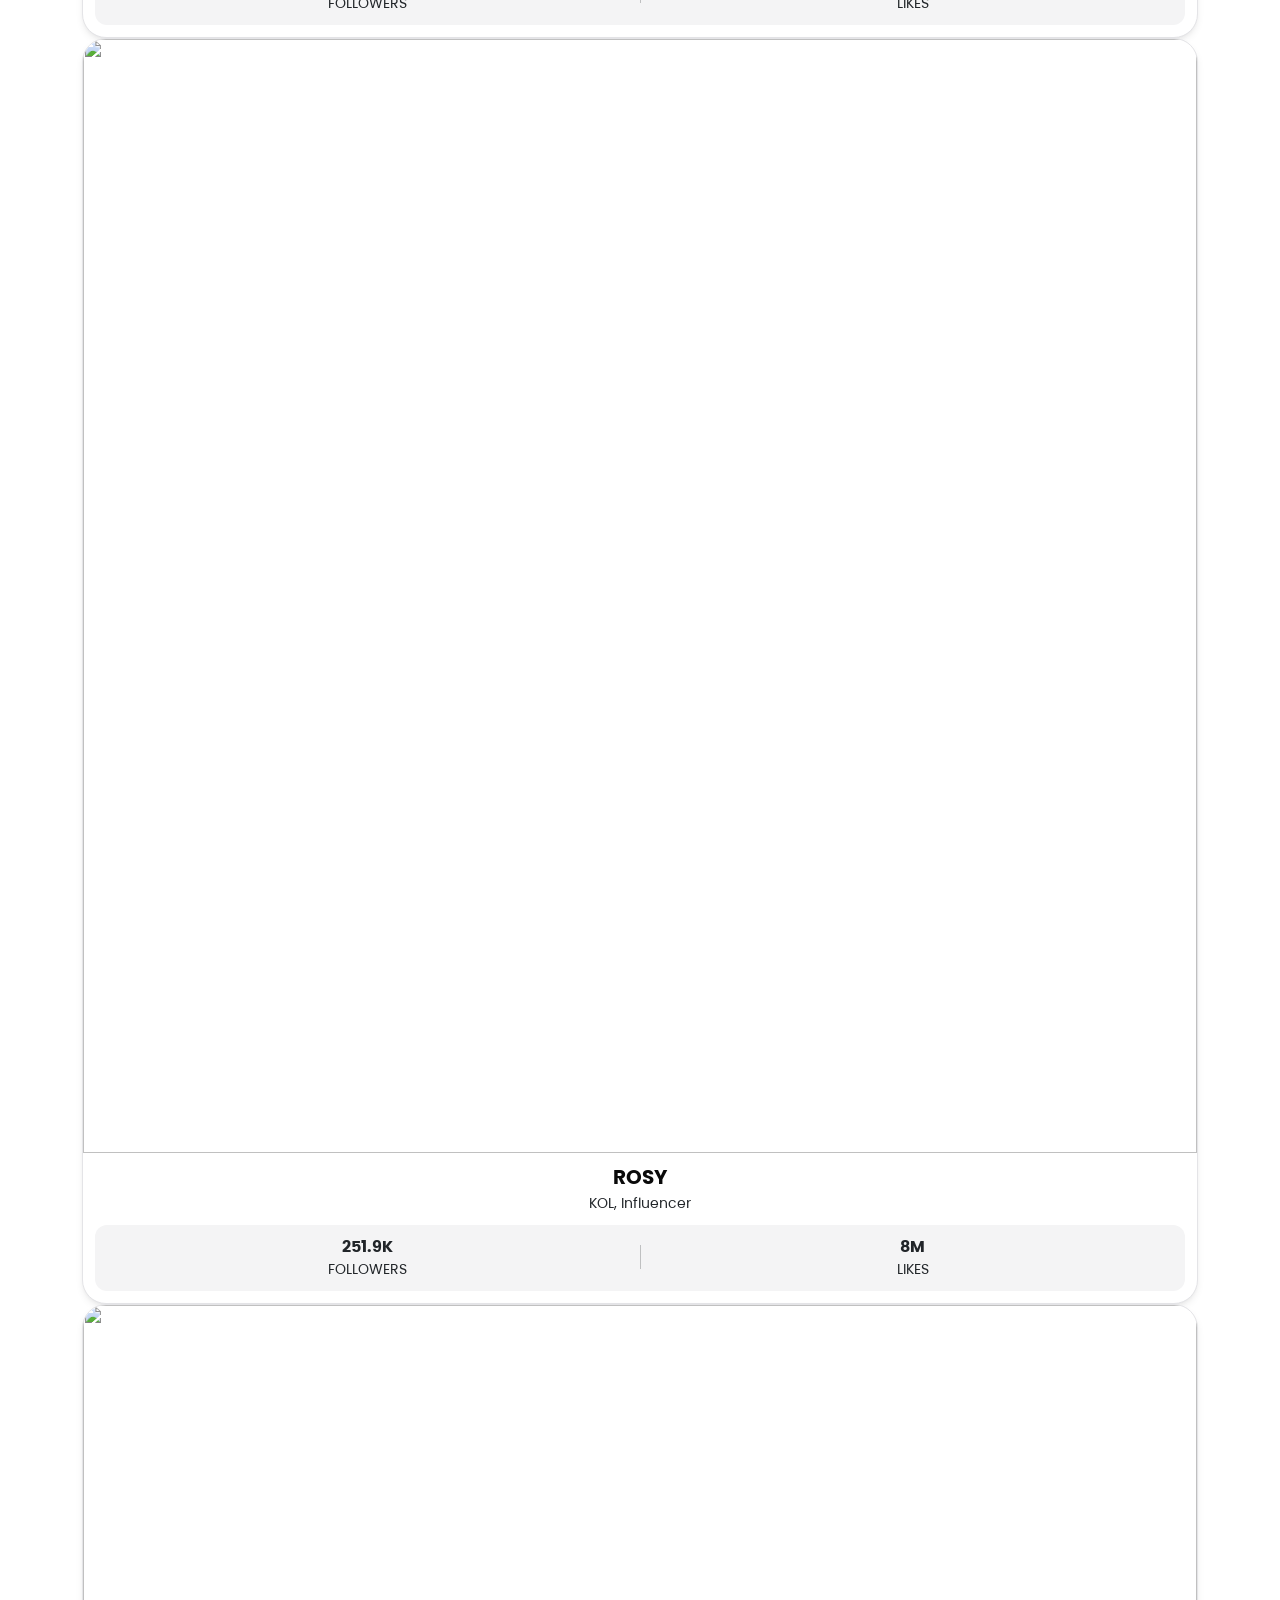
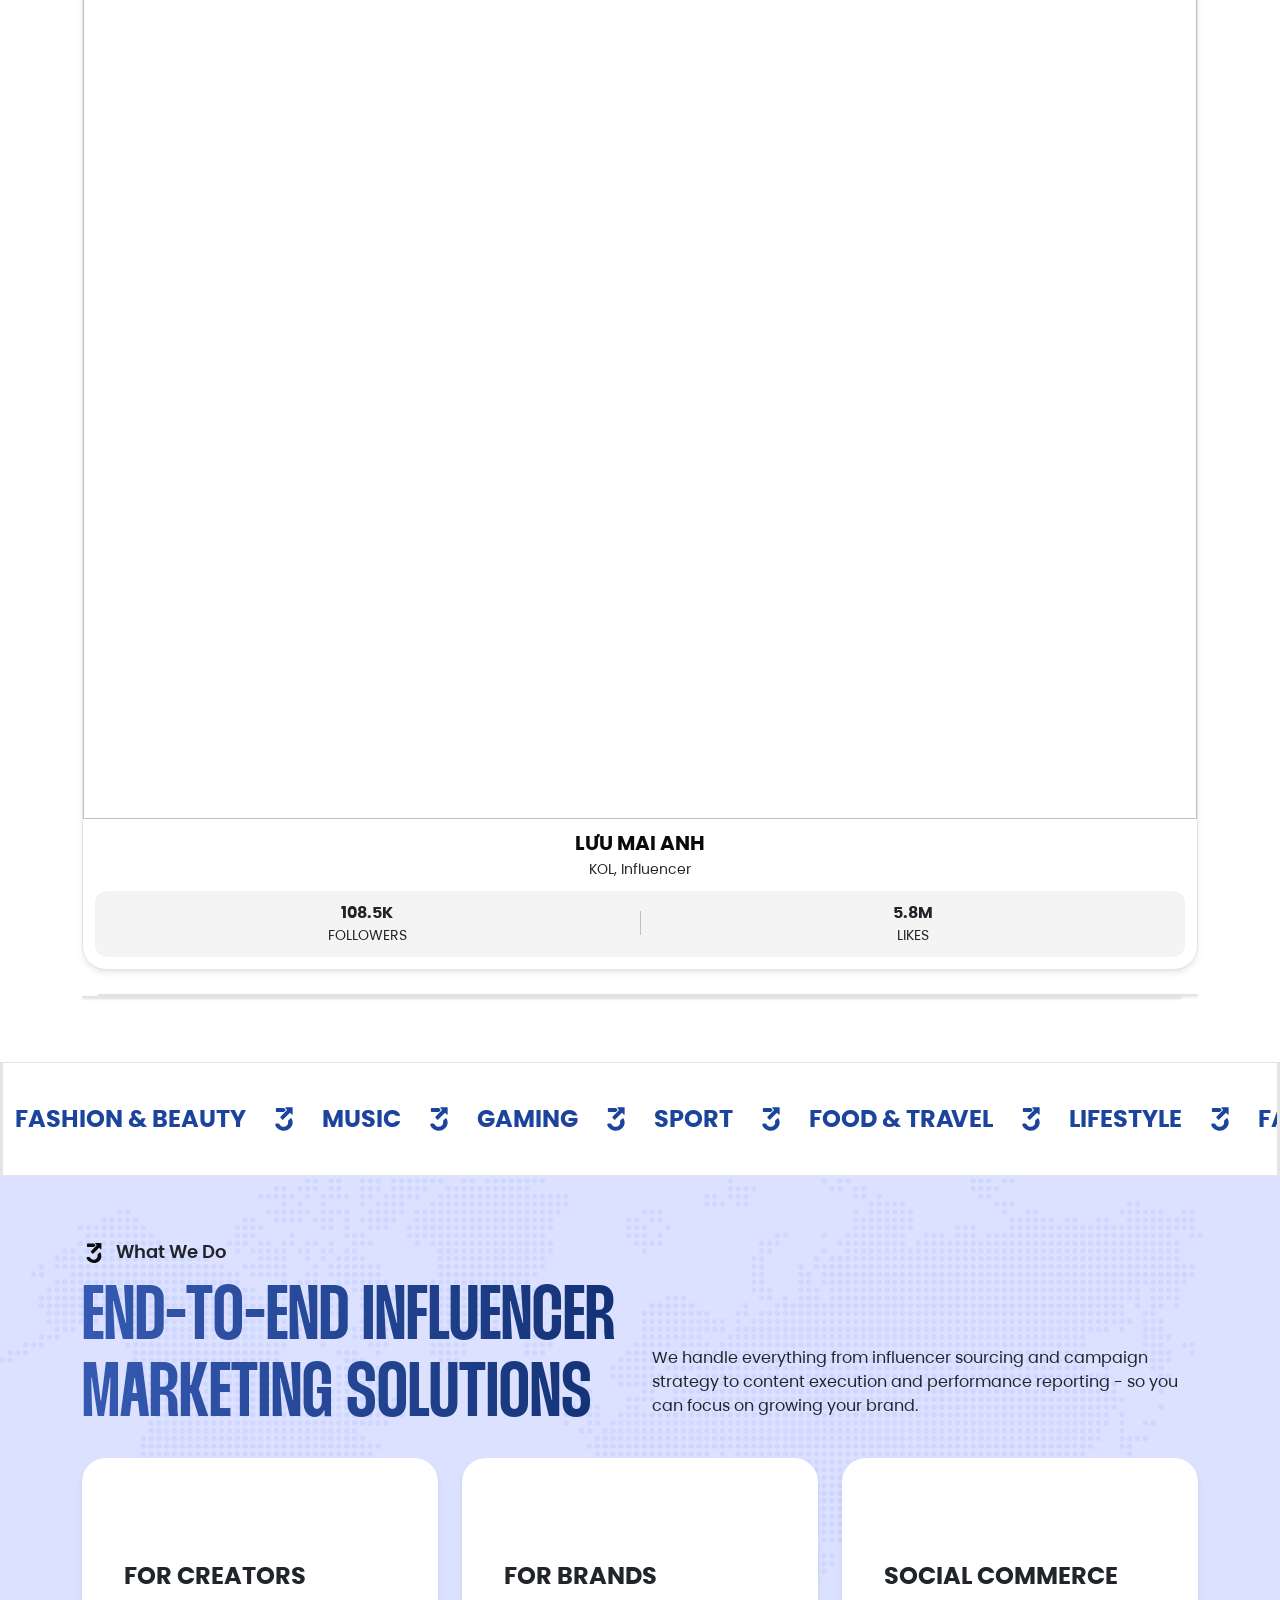
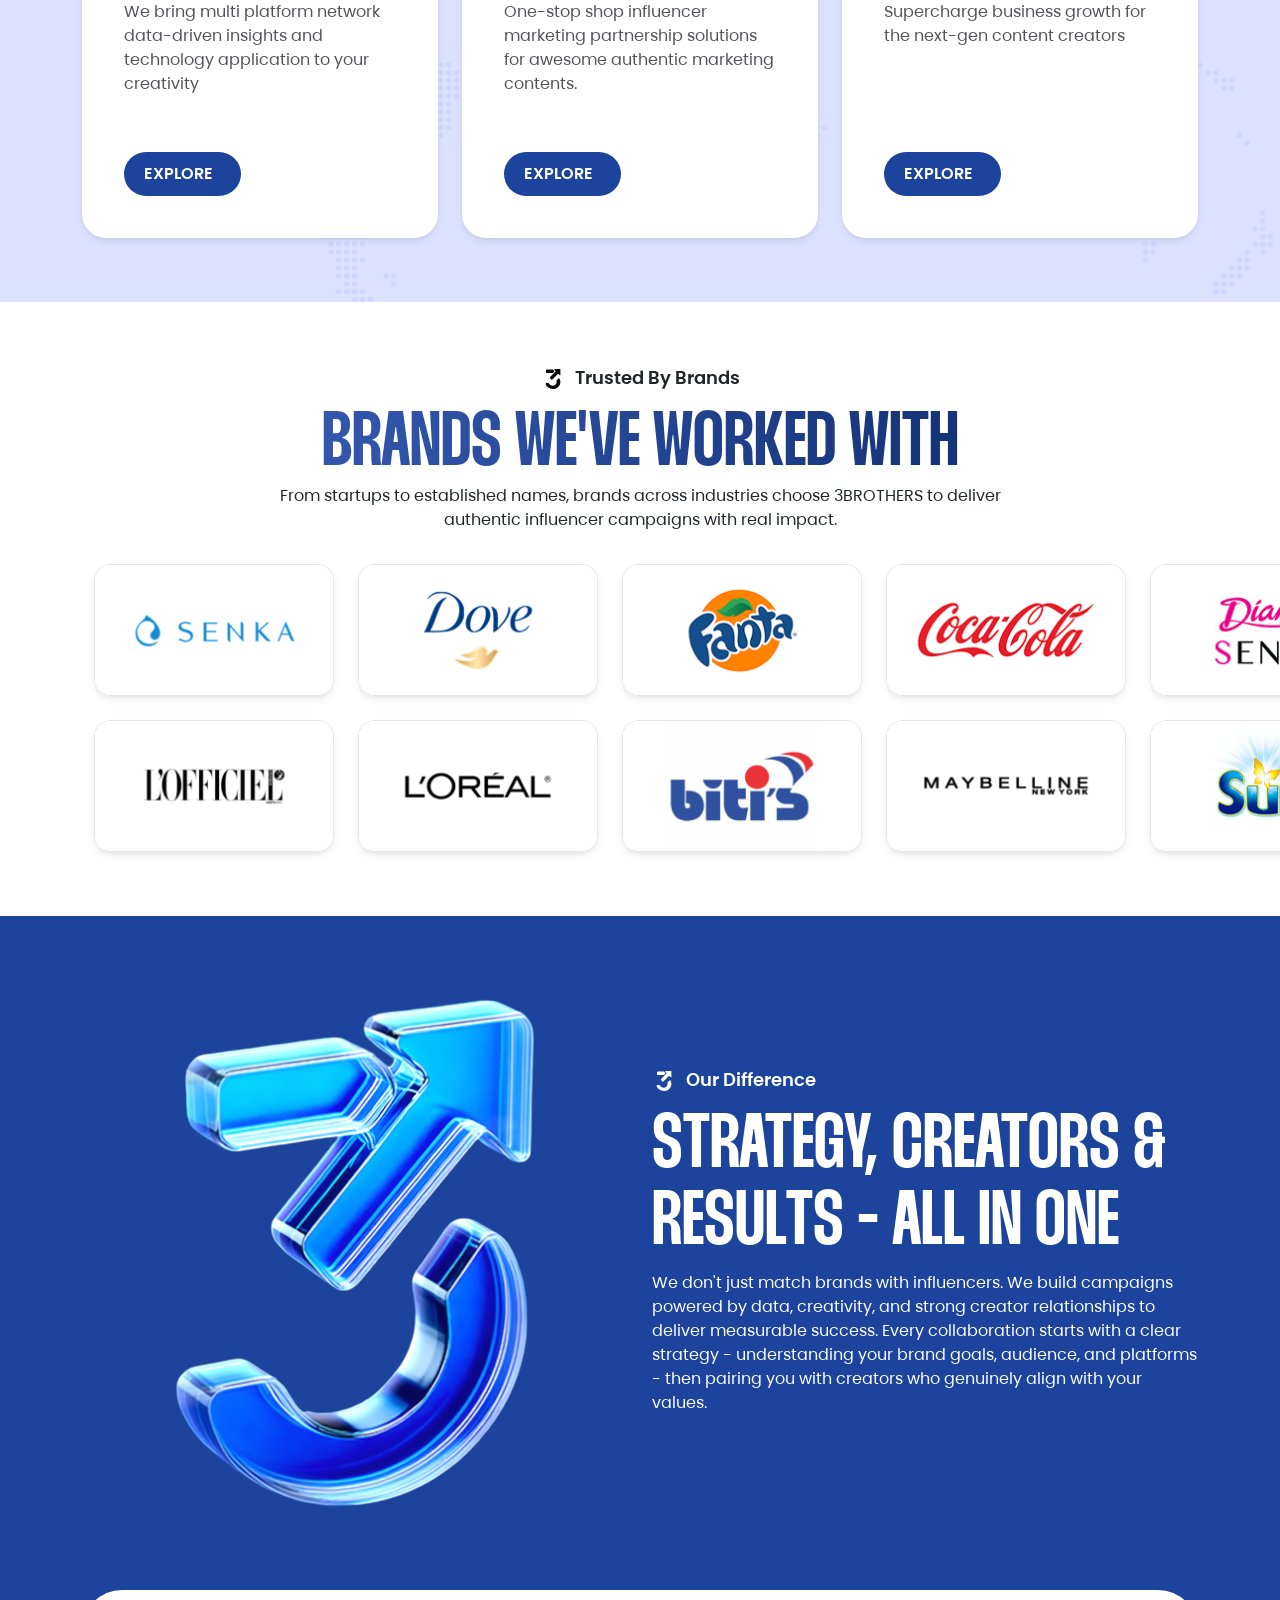
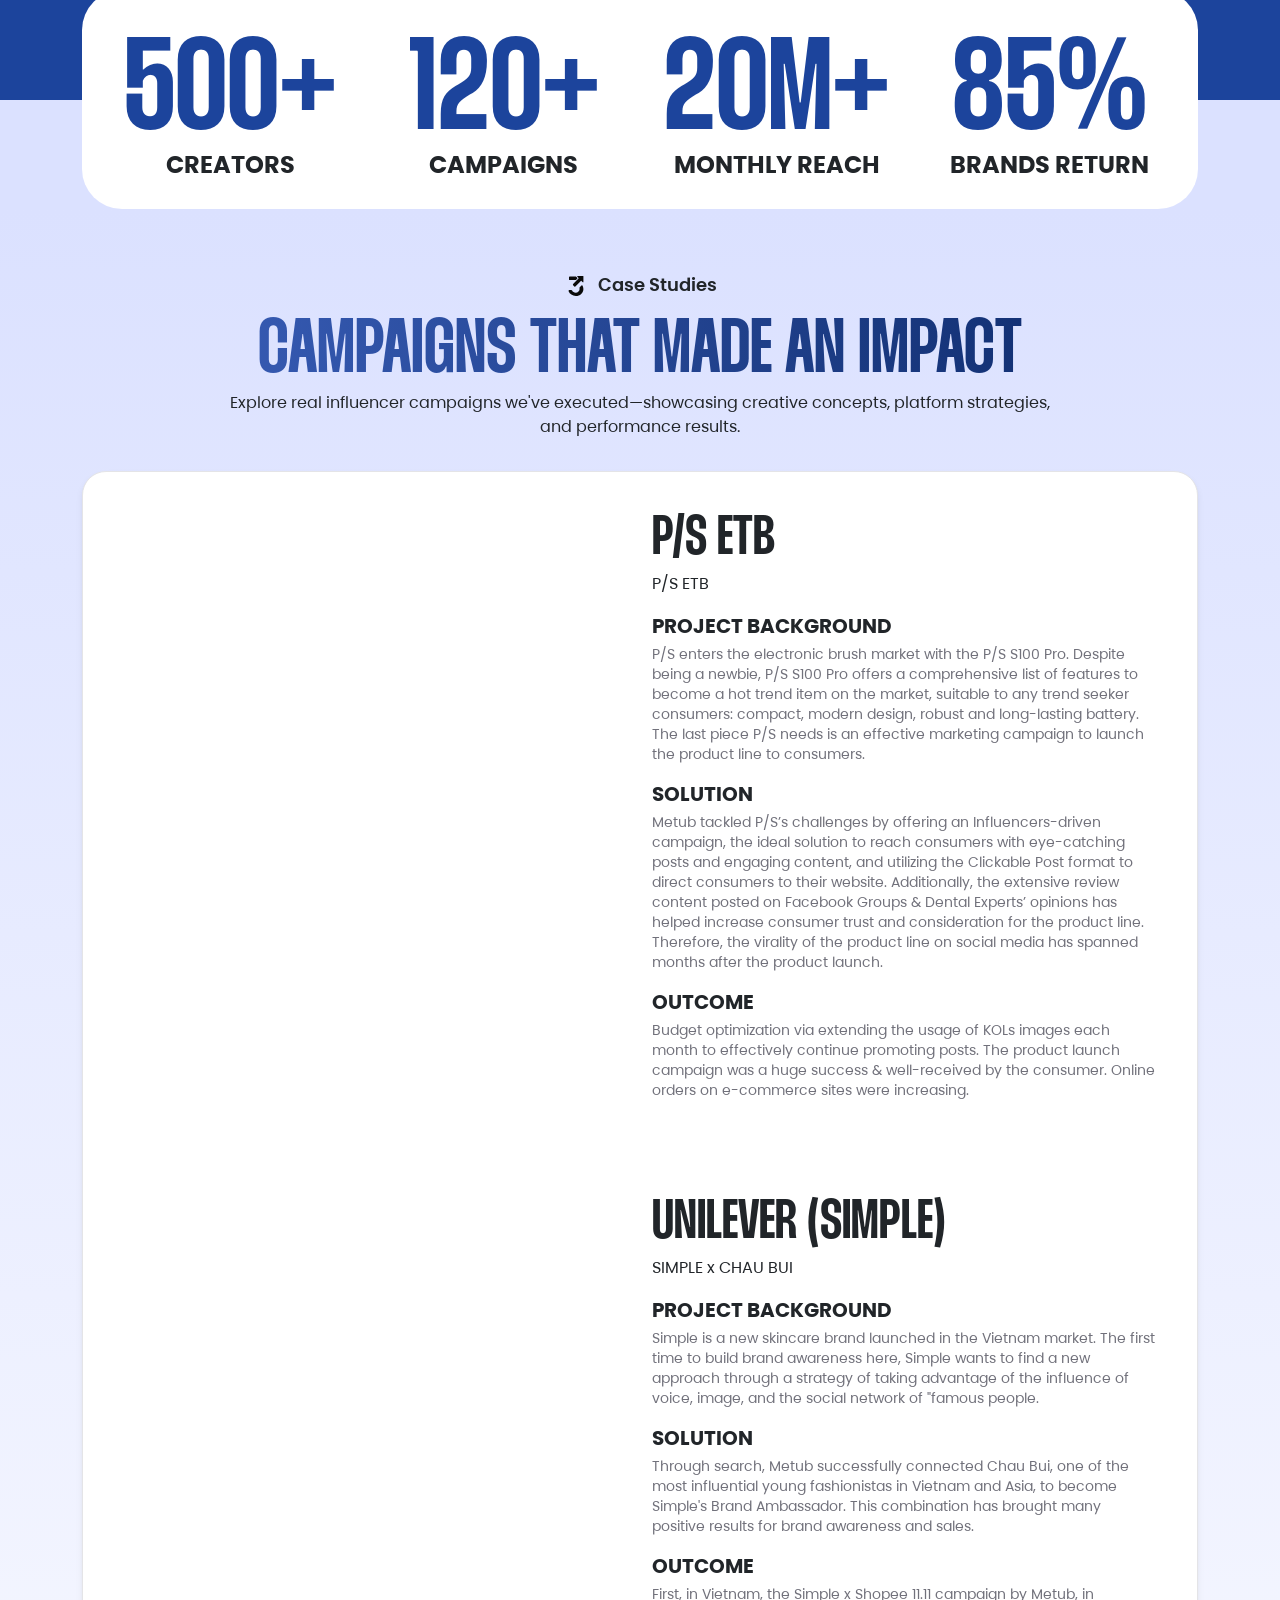
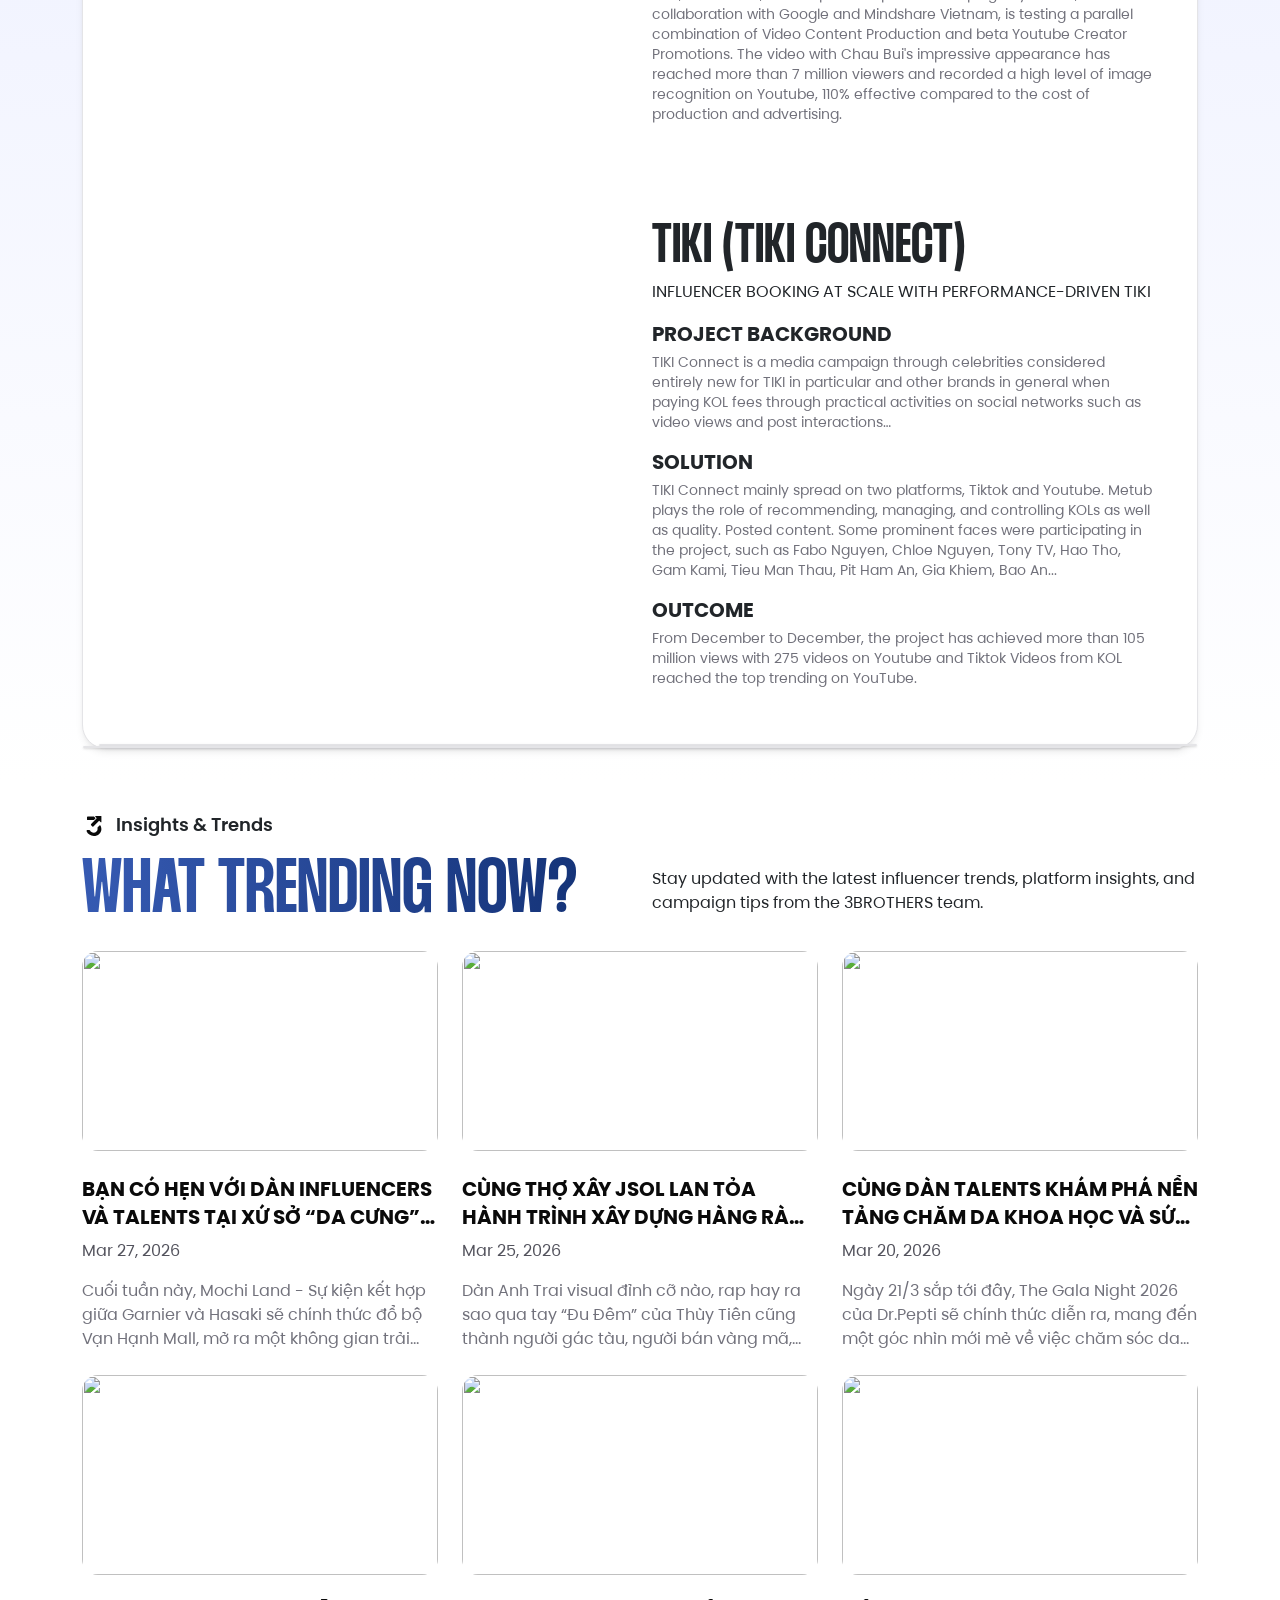
==== commit 51c09d9a: "Add real content in brand section" ====
--- a/index.html
+++ b/index.html
@@ -402,34 +402,40 @@
       </div>
       <div class="marquee marquee-left mb-4">
         <div class="marquee-track">
-          <div class="brand-card"><img src="img/brand-logo.png" alt=""></div>
-          <div class="brand-card"><img src="img/brand-logo.png" alt=""></div>
-          <div class="brand-card"><img src="img/brand-logo.png" alt=""></div>
-          <div class="brand-card"><img src="img/brand-logo.png" alt=""></div>
-          <div class="brand-card"><img src="img/brand-logo.png" alt=""></div>
-          <div class="brand-card"><img src="img/brand-logo.png" alt=""></div>
-          <div class="brand-card"><img src="img/brand-logo.png" alt=""></div>
-          <div class="brand-card"><img src="img/brand-logo.png" alt=""></div>
-          <div class="brand-card"><img src="img/brand-logo.png" alt=""></div>
-          <div class="brand-card"><img src="img/brand-logo.png" alt=""></div>
-          <div class="brand-card"><img src="img/brand-logo.png" alt=""></div>
-          <div class="brand-card"><img src="img/brand-logo.png" alt=""></div>
+          <div class="brand-card"><img src="img/senka.png" alt=""></div>
+          <div class="brand-card"><img src="img/dove.png" alt=""></div>
+          <div class="brand-card"><img src="img/fanta.png" alt=""></div>
+          <div class="brand-card"><img src="img/cocacola.png" alt=""></div>
+          <div class="brand-card"><img src="img/diana.png" alt=""></div>
+          <div class="brand-card"><img src="img/comfort.png" alt=""></div>
+          <div class="brand-card"><img src="img/pnj.png" alt=""></div>
+          <!-- duplicate -->
+           <div class="brand-card"><img src="img/senka.png" alt=""></div>
+          <div class="brand-card"><img src="img/dove.png" alt=""></div>
+          <div class="brand-card"><img src="img/fanta.png" alt=""></div>
+          <div class="brand-card"><img src="img/cocacola.png" alt=""></div>
+          <div class="brand-card"><img src="img/diana.png" alt=""></div>
+          <div class="brand-card"><img src="img/comfort.png" alt=""></div>
+          <div class="brand-card"><img src="img/pnj.png" alt=""></div>
         </div>
       </div>
       <div class="marquee marquee-right">
         <div class="marquee-track">
-          <div class="brand-card"><img src="img/brand-logo.png" alt=""></div>
-          <div class="brand-card"><img src="img/brand-logo.png" alt=""></div>
-          <div class="brand-card"><img src="img/brand-logo.png" alt=""></div>
-          <div class="brand-card"><img src="img/brand-logo.png" alt=""></div>
-          <div class="brand-card"><img src="img/brand-logo.png" alt=""></div>
-          <div class="brand-card"><img src="img/brand-logo.png" alt=""></div>
-          <div class="brand-card"><img src="img/brand-logo.png" alt=""></div>
-          <div class="brand-card"><img src="img/brand-logo.png" alt=""></div>
-          <div class="brand-card"><img src="img/brand-logo.png" alt=""></div>
-          <div class="brand-card"><img src="img/brand-logo.png" alt=""></div>
-          <div class="brand-card"><img src="img/brand-logo.png" alt=""></div>
-          <div class="brand-card"><img src="img/brand-logo.png" alt=""></div>
+          <div class="brand-card"><img src="img/lofficiel.png" alt=""></div>
+          <div class="brand-card"><img src="img/loreal.png" alt=""></div>
+          <div class="brand-card"><img src="img/bitis.png" alt=""></div>
+          <div class="brand-card"><img src="img/maybelline.png" alt=""></div>
+          <div class="brand-card"><img src="img/surf.png" alt=""></div>
+          <div class="brand-card"><img src="img/samsung.png" alt=""></div>
+          <div class="brand-card"><img src="img/thien-long.png" alt=""></div>
+          <!-- duplicate -->
+          <div class="brand-card"><img src="img/lofficiel.png" alt=""></div>
+          <div class="brand-card"><img src="img/loreal.png" alt=""></div>
+          <div class="brand-card"><img src="img/bitis.png" alt=""></div>
+          <div class="brand-card"><img src="img/maybelline.png" alt=""></div>
+          <div class="brand-card"><img src="img/surf.png" alt=""></div>
+          <div class="brand-card"><img src="img/samsung.png" alt=""></div>
+          <div class="brand-card"><img src="img/thien-long.png" alt=""></div>
         </div>
       </div>
     </div>
@@ -516,7 +522,7 @@
                 <div class="case-studies-card">
                   <div class="row align-items-center">
                     <div class="case-studies-card__img col-12 col-lg-6">
-                      <img class="mx-auto d-block" src="https://cdn1.concung.com/img/m/920_logo_vuong1647599809.png" alt="">
+                      <img class="mx-auto d-block" src="https://assets.unileversolutions.com/v1/120341483.png" alt="">
                     </div>
                     <div class="case-studies-card__main col-12 col-lg-6">
                       <h3 class="h4 mb-1">P/S ETB</h3>
@@ -913,7 +919,6 @@
   <script src="https://cdn.jsdelivr.net/npm/bootstrap@5.3.8/dist/js/bootstrap.min.js" integrity="sha384-G/EV+4j2dNv+tEPo3++6LCgdCROaejBqfUeNjuKAiuXbjrxilcCdDz6ZAVfHWe1Y" crossorigin="anonymous"></script>
   <script type="text/javascript">
     // $(document).ready(function(){
-      
     // });
     const ourTalentSwiper = new Swiper('.our-talents__swiper', {
       slidesPerView: 1,
--- a/css/style.css
+++ b/css/style.css
@@ -742,6 +742,7 @@
 }
 
 .blog-item > p {
+  color: var(--neutral-grey-500);
   display: -webkit-box;
   -webkit-line-clamp: 3;
   -webkit-box-orient: vertical;
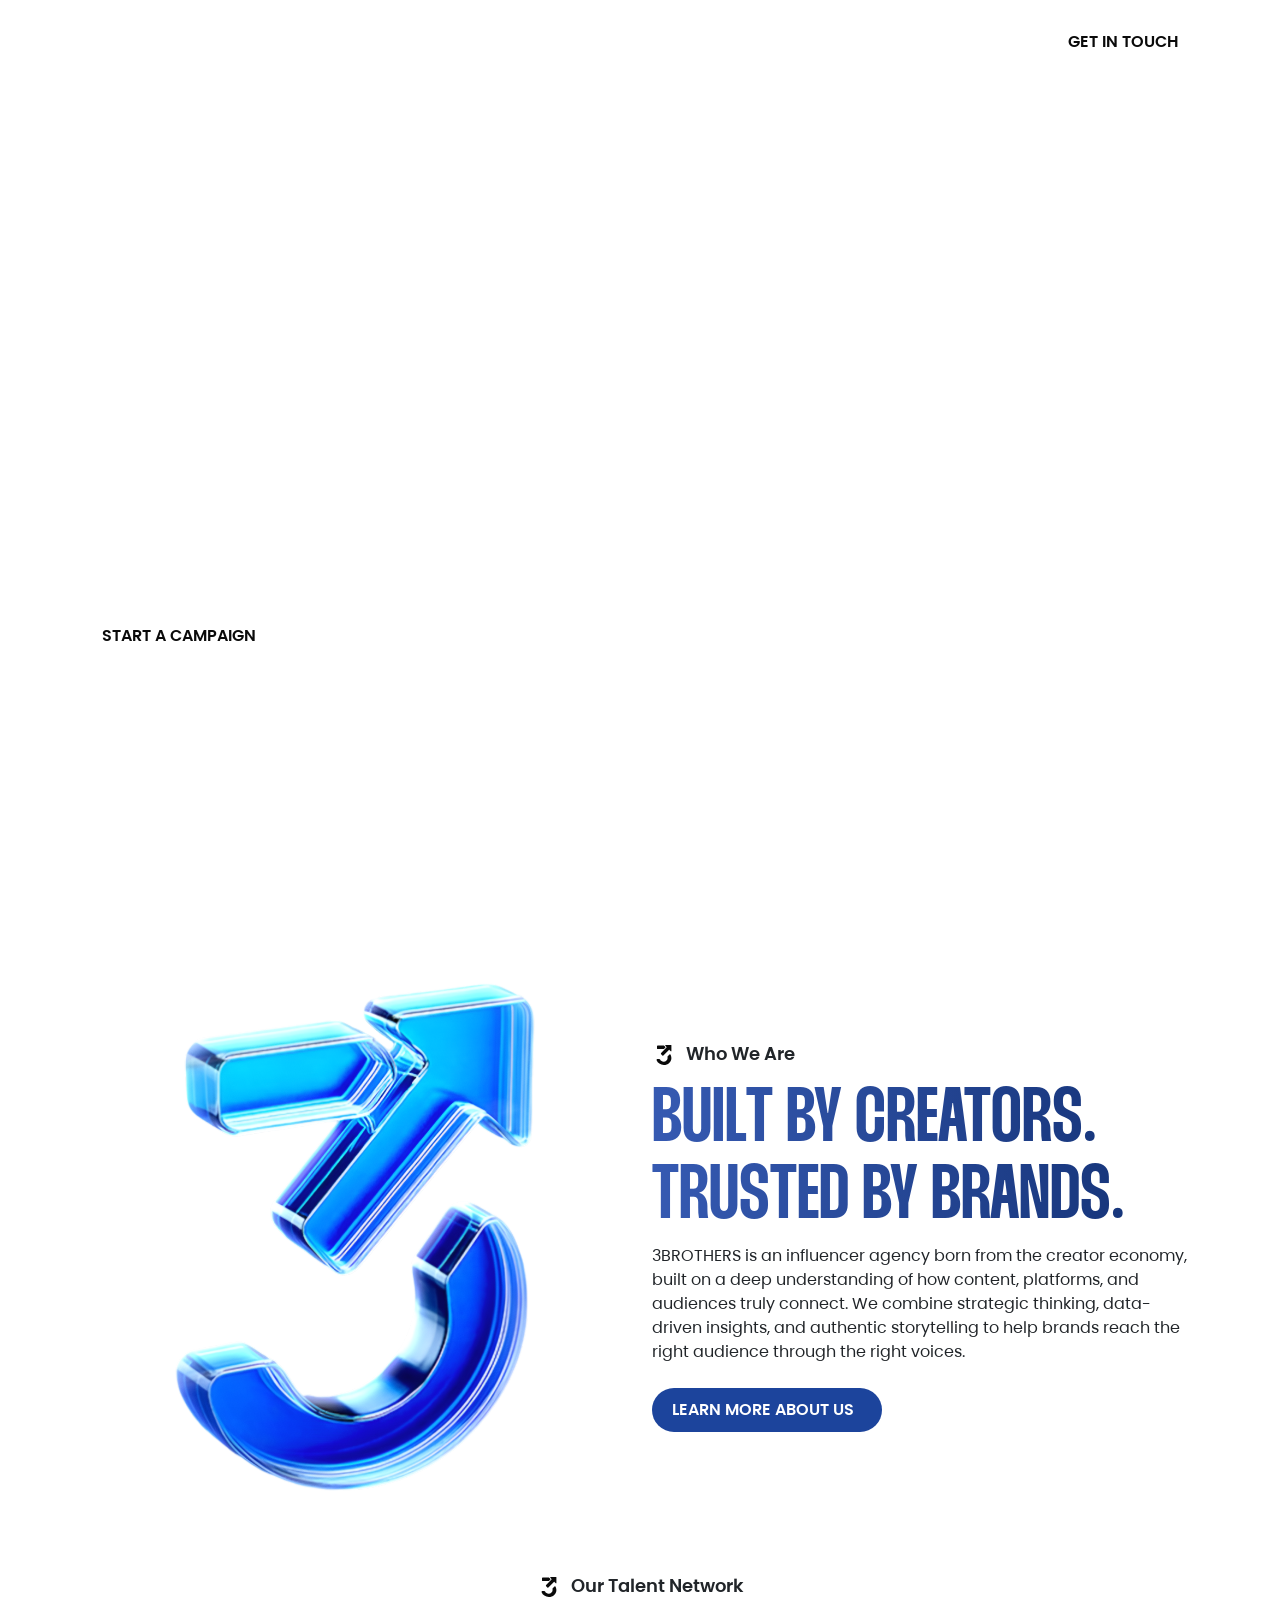
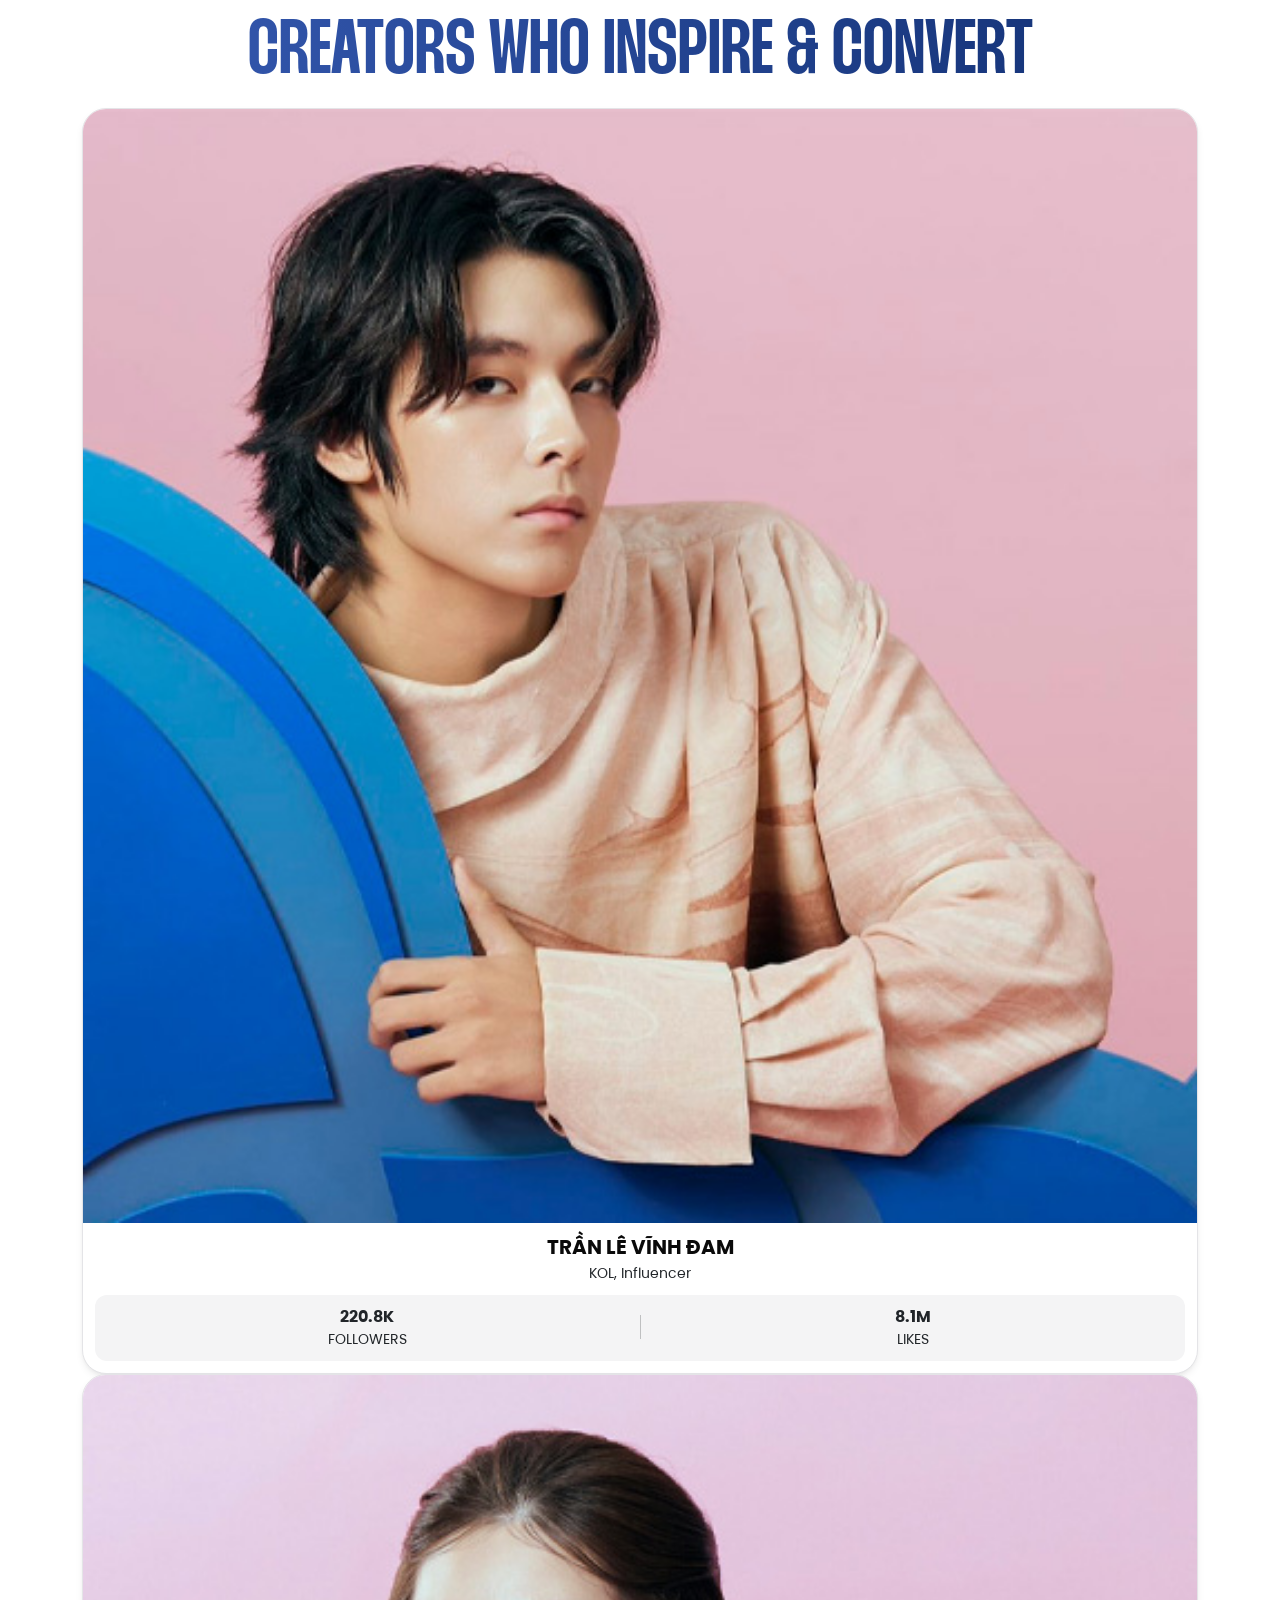
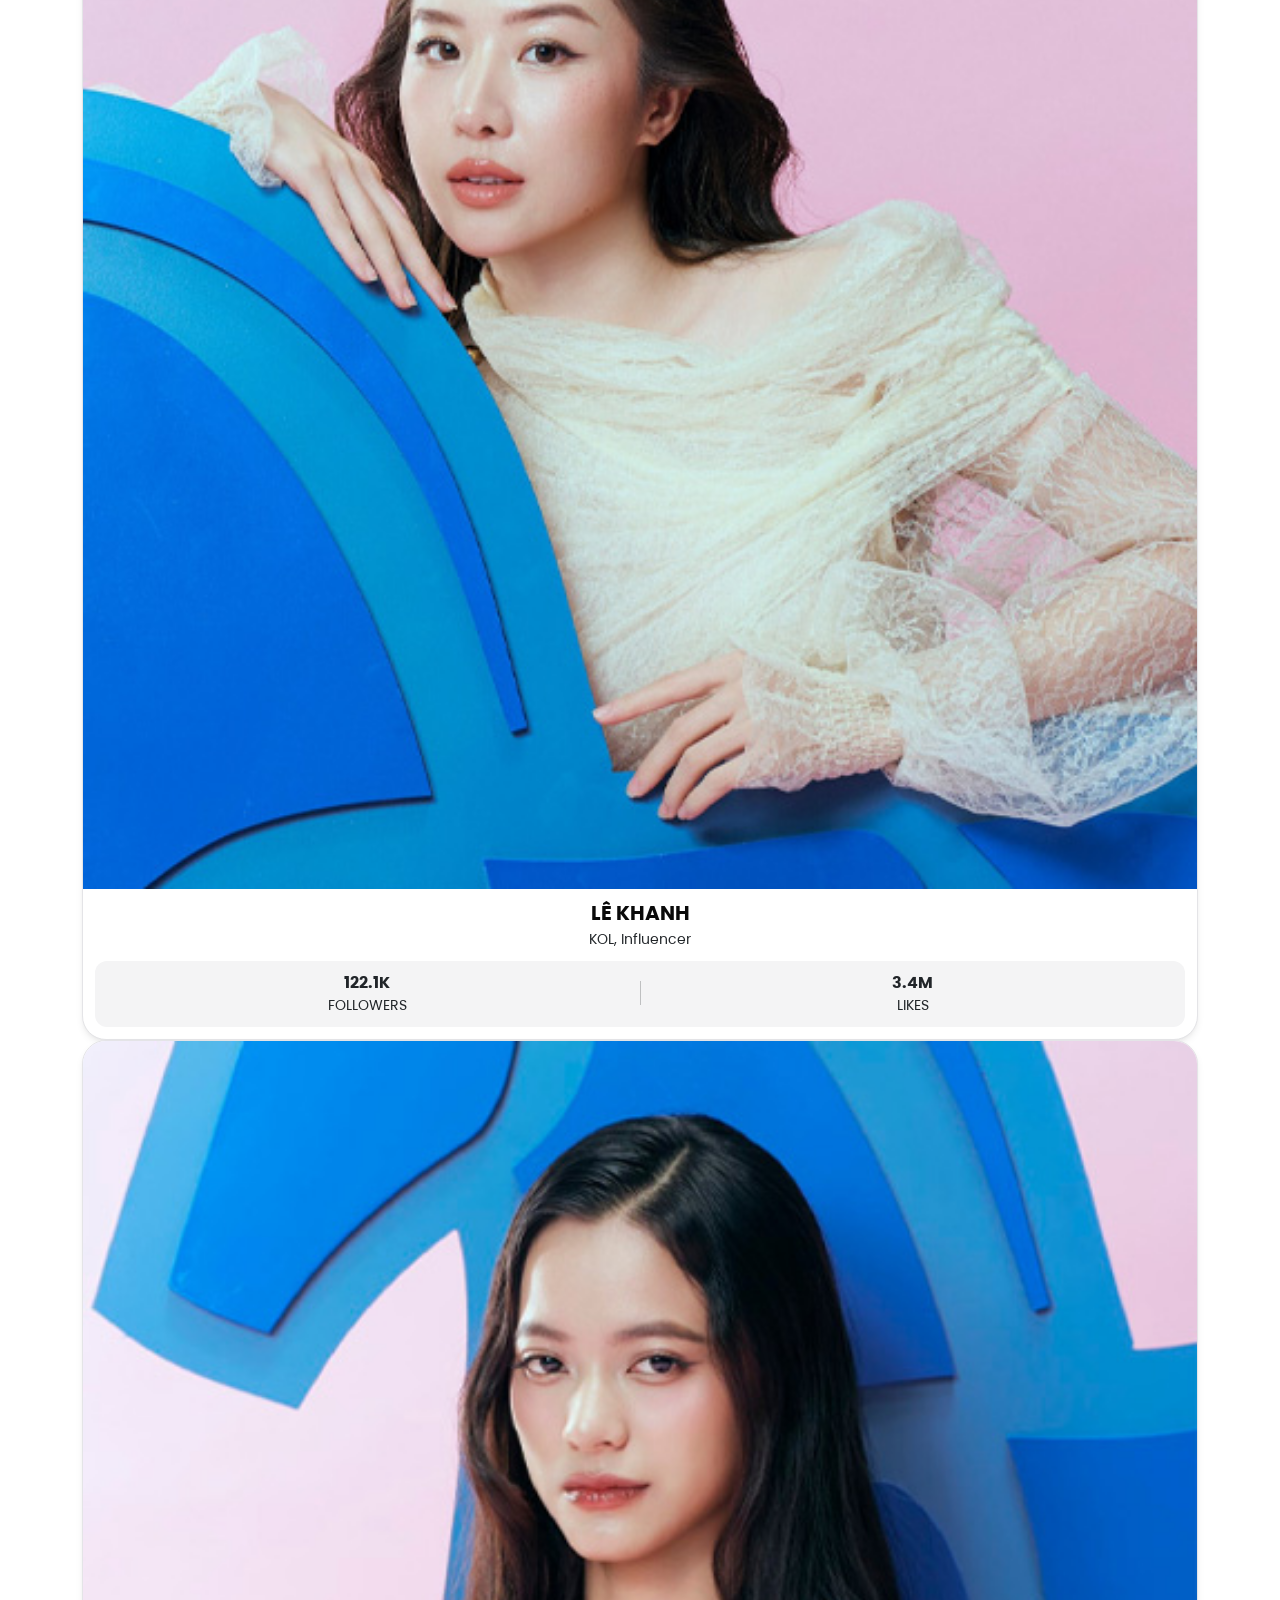
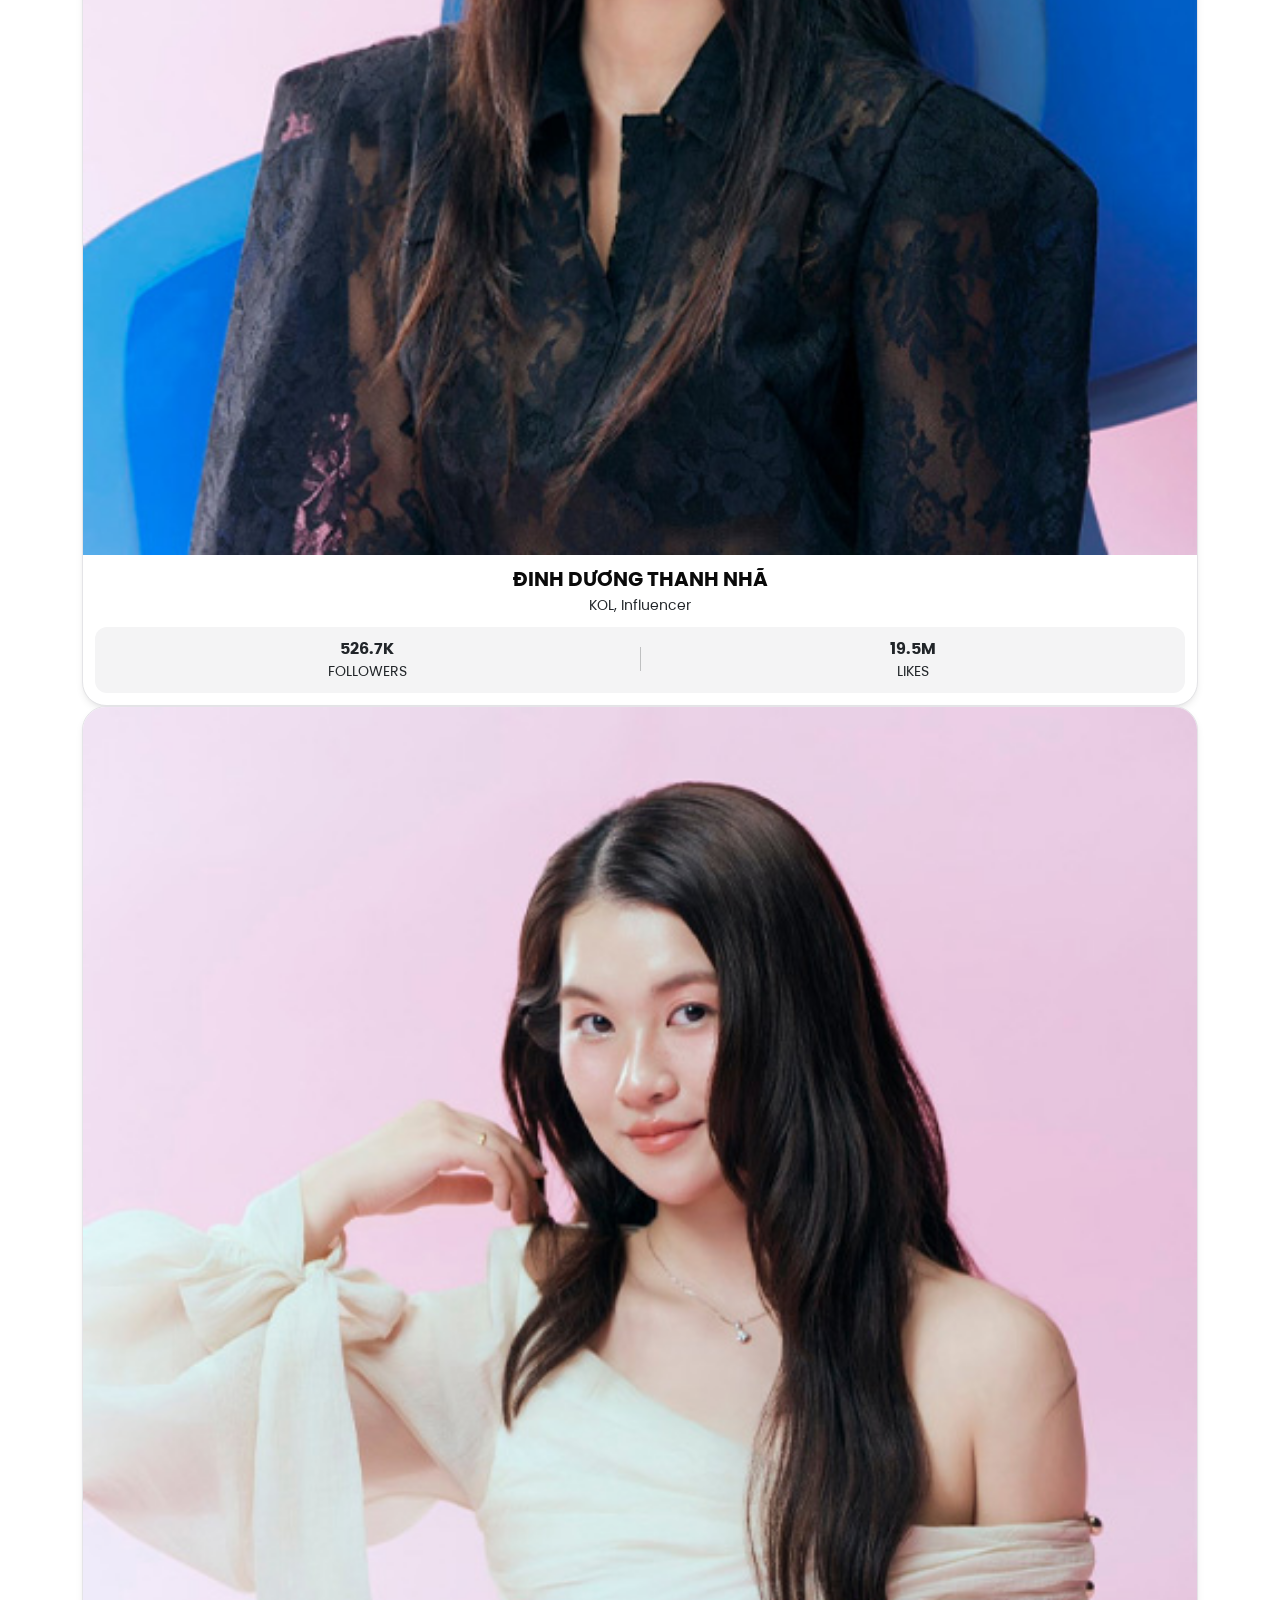
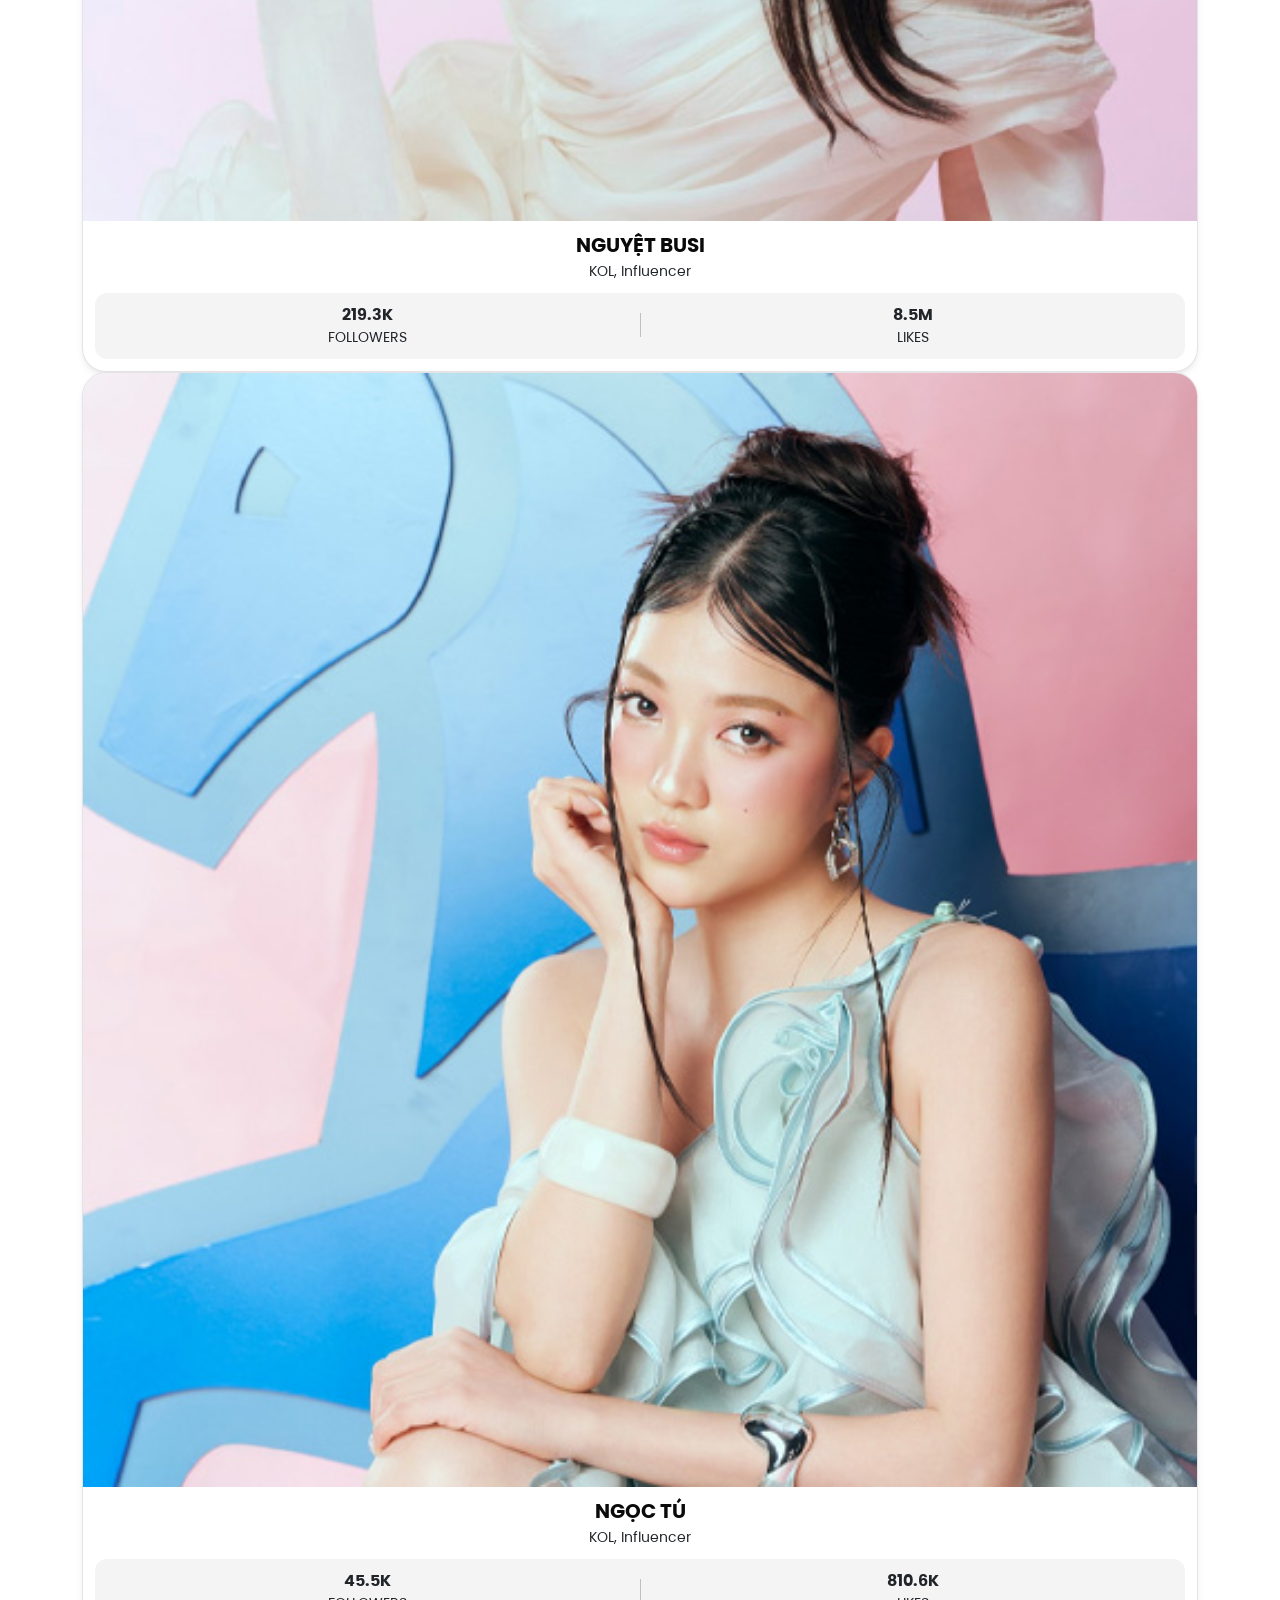
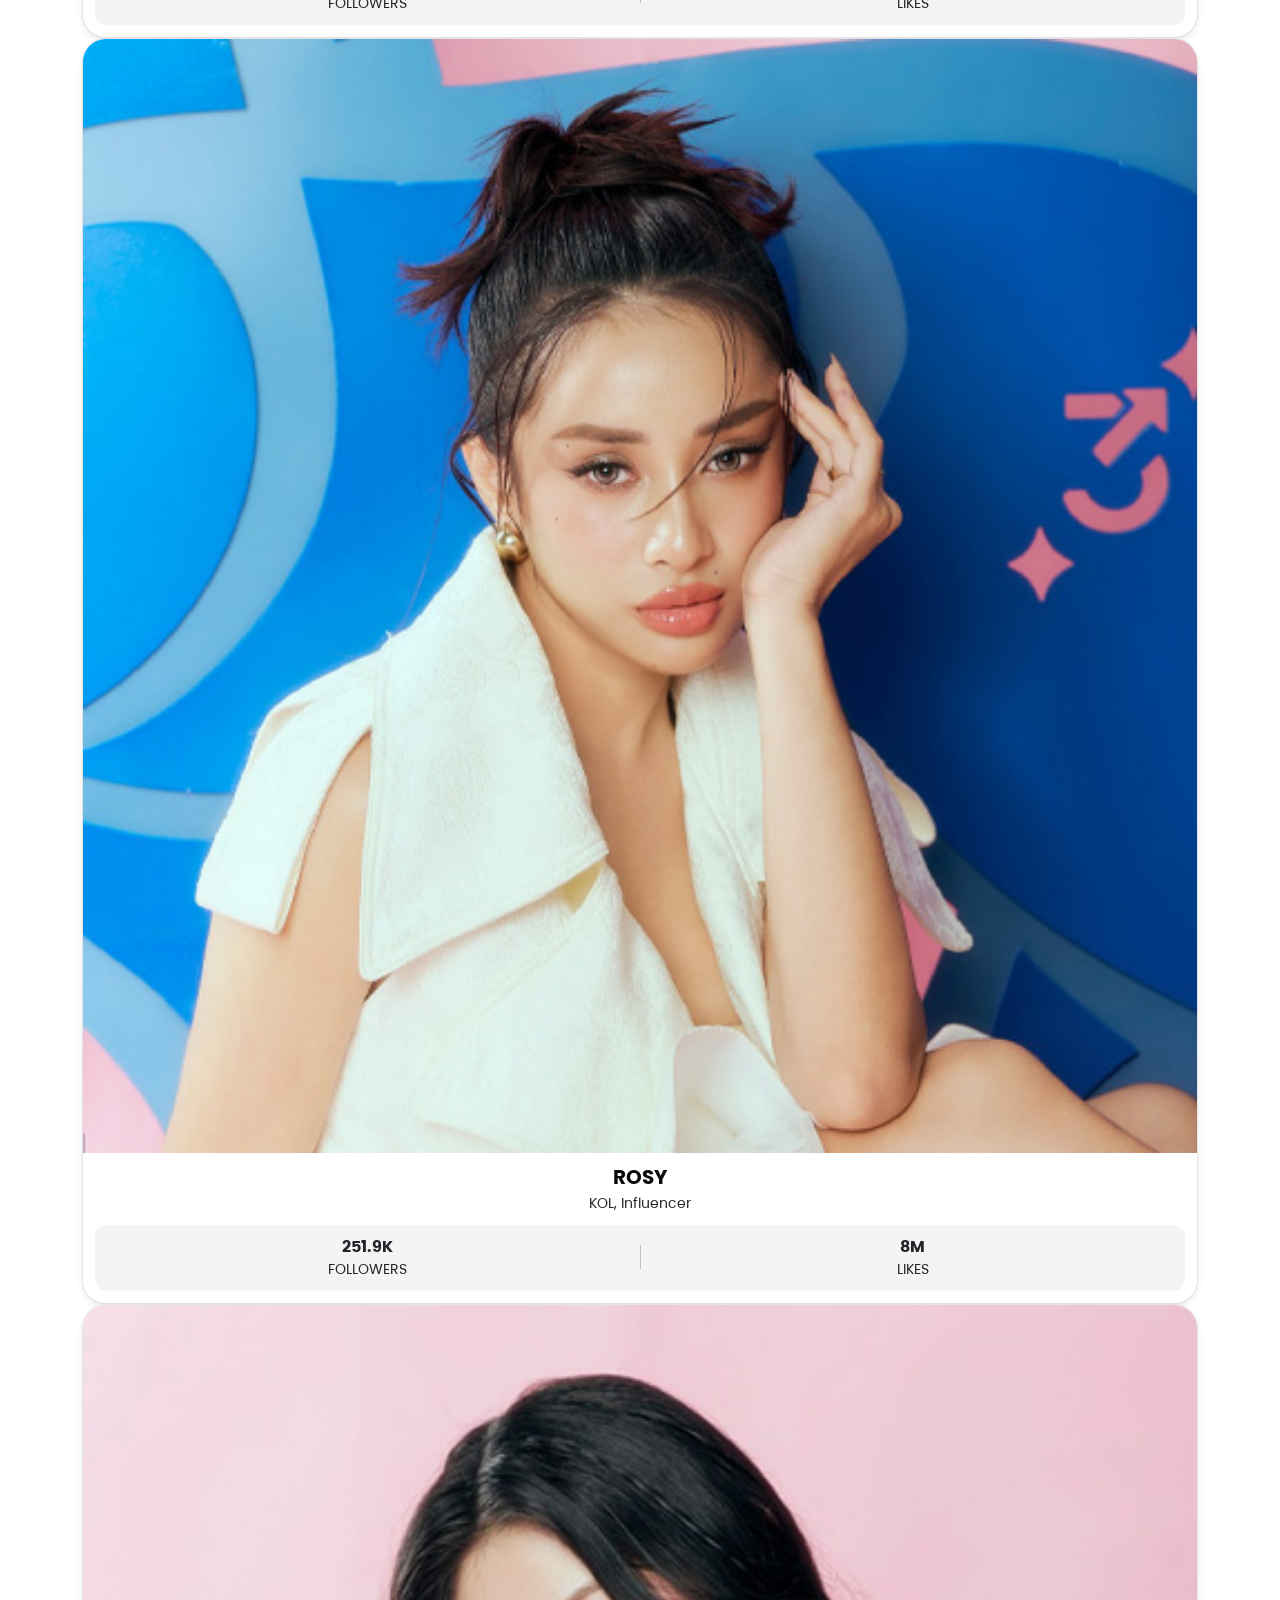
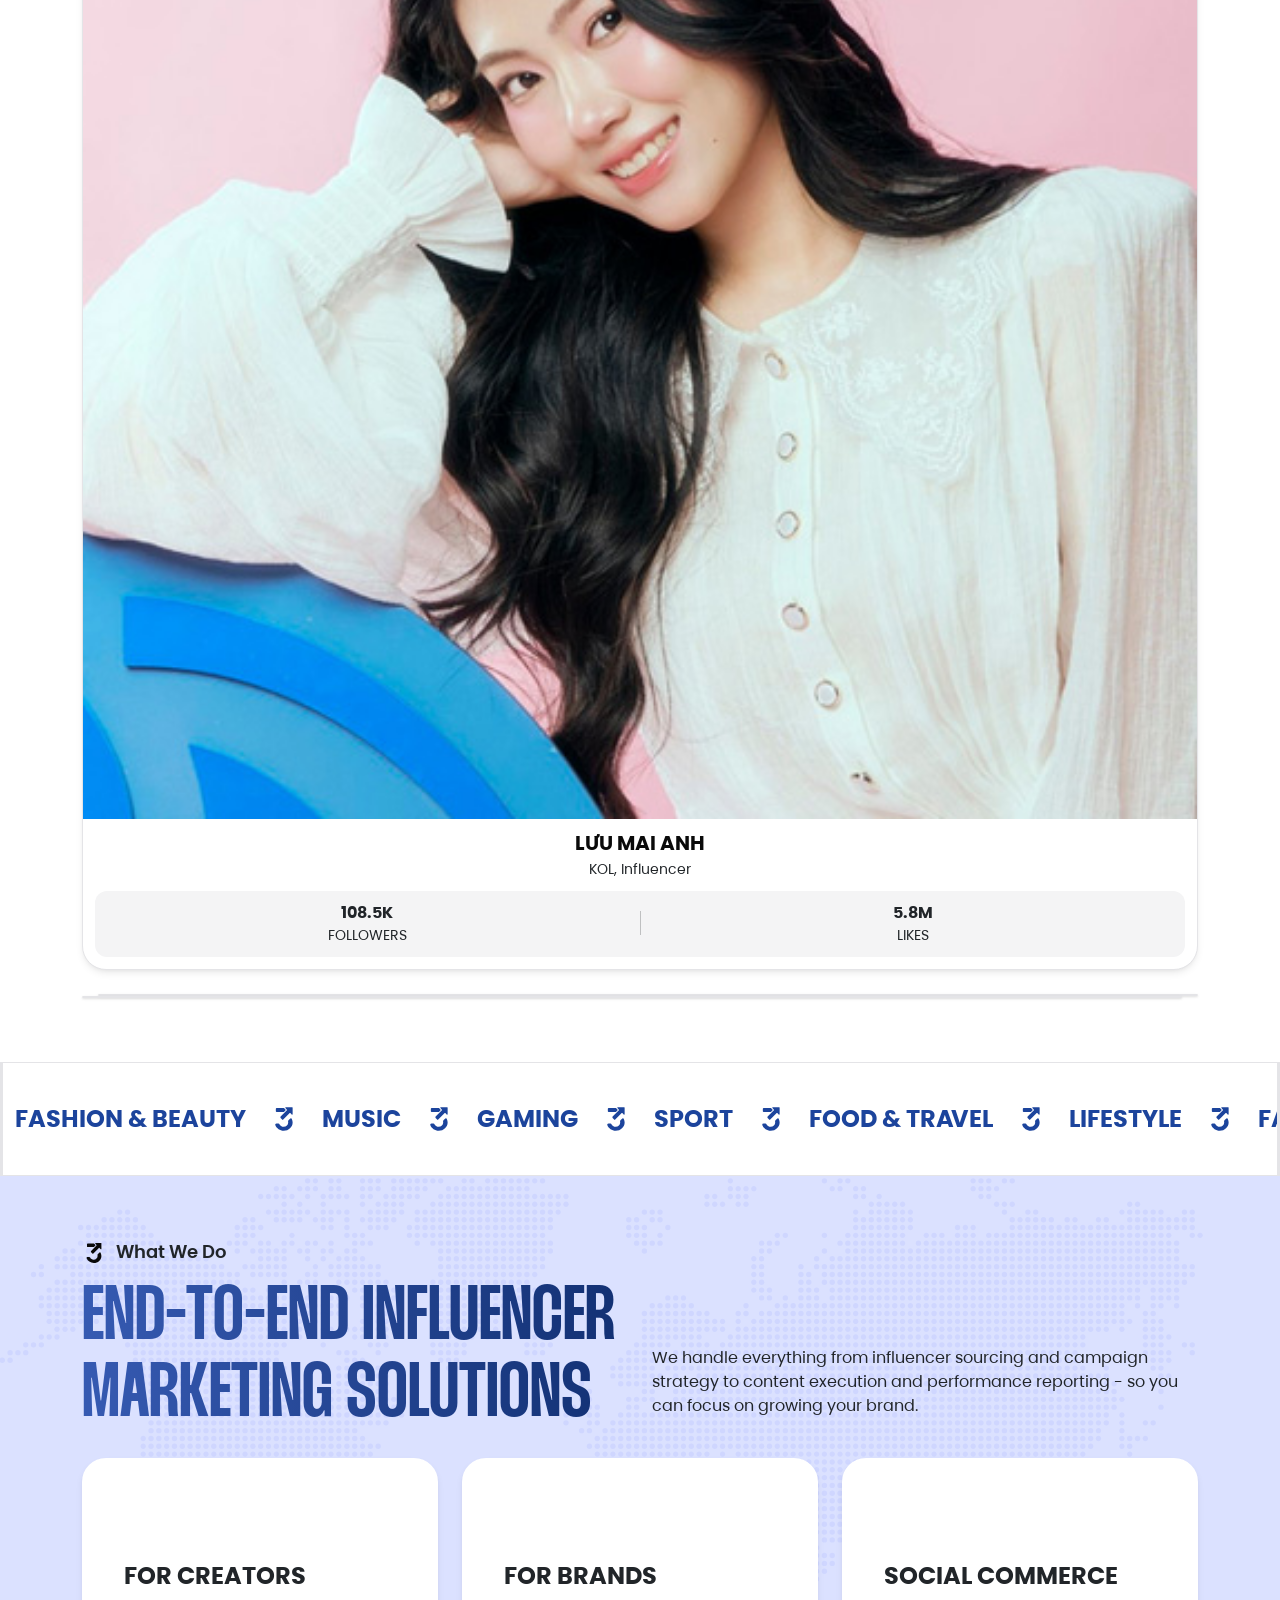
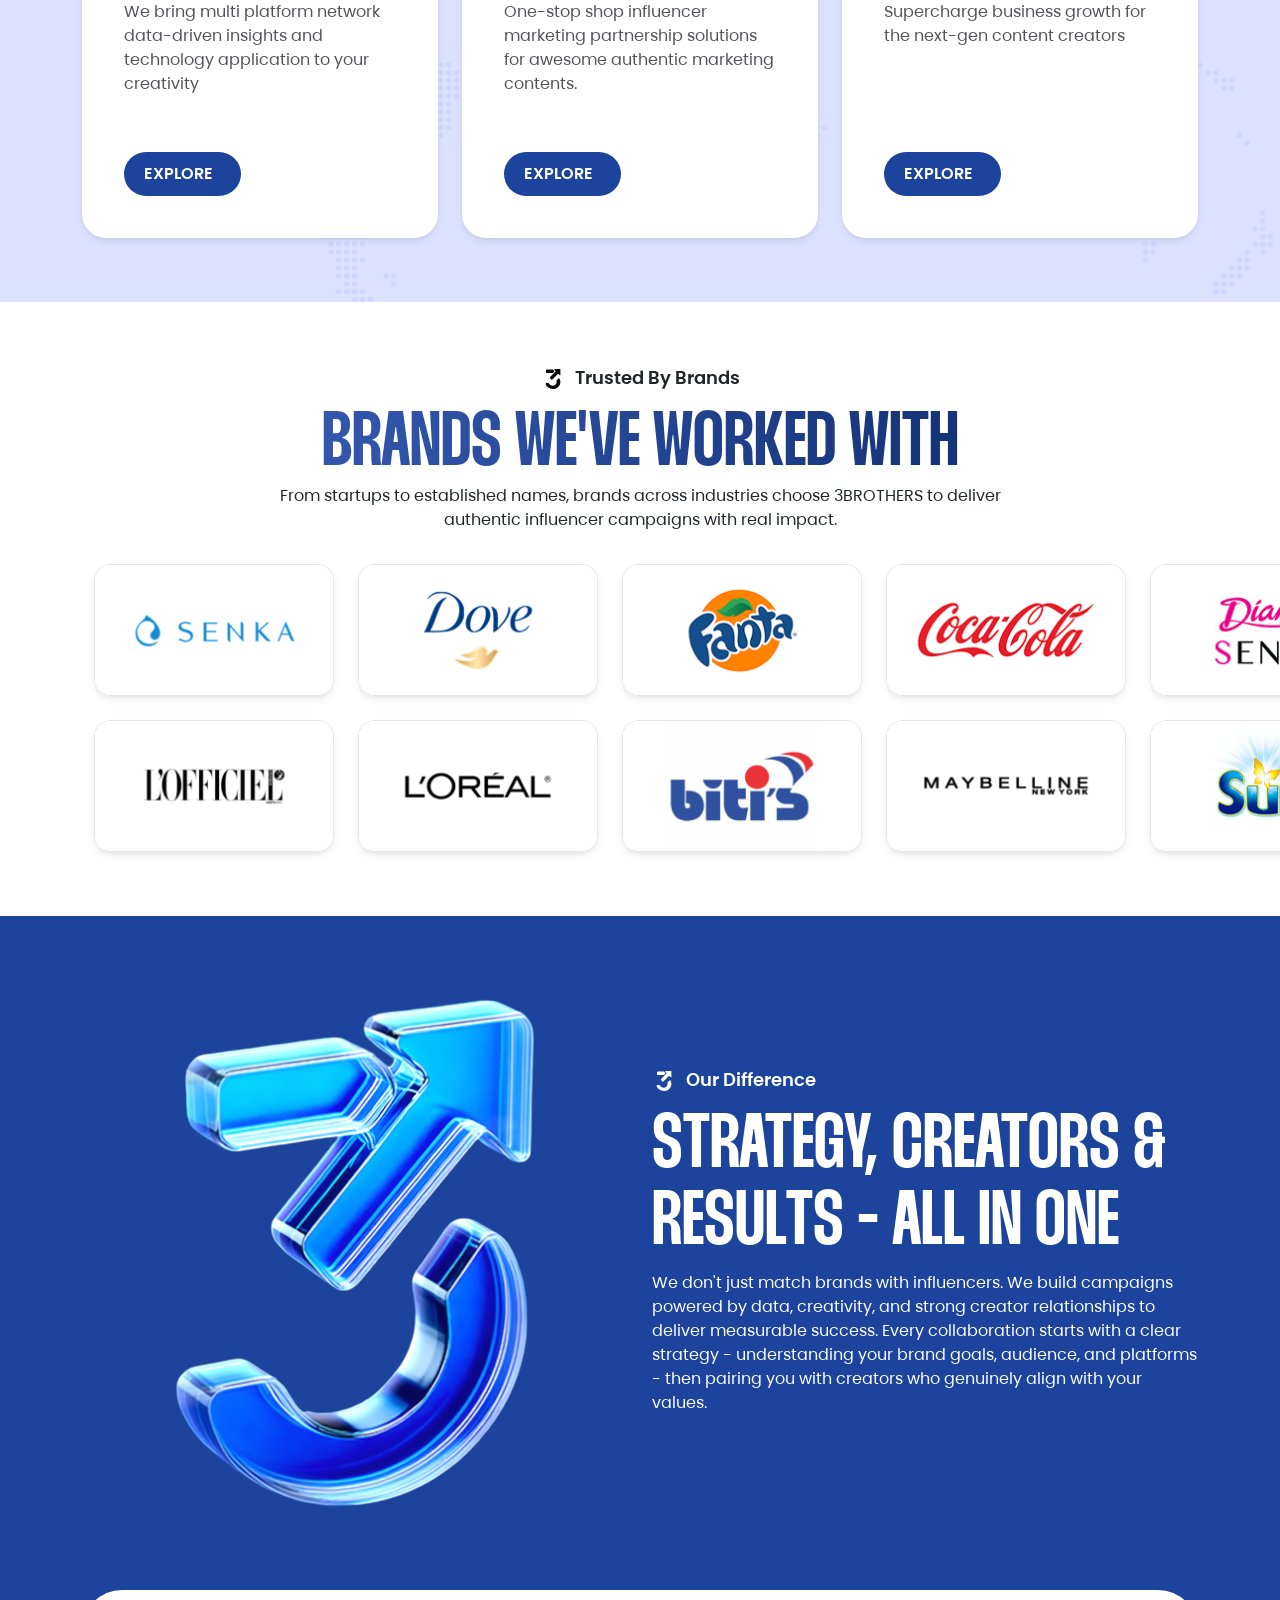
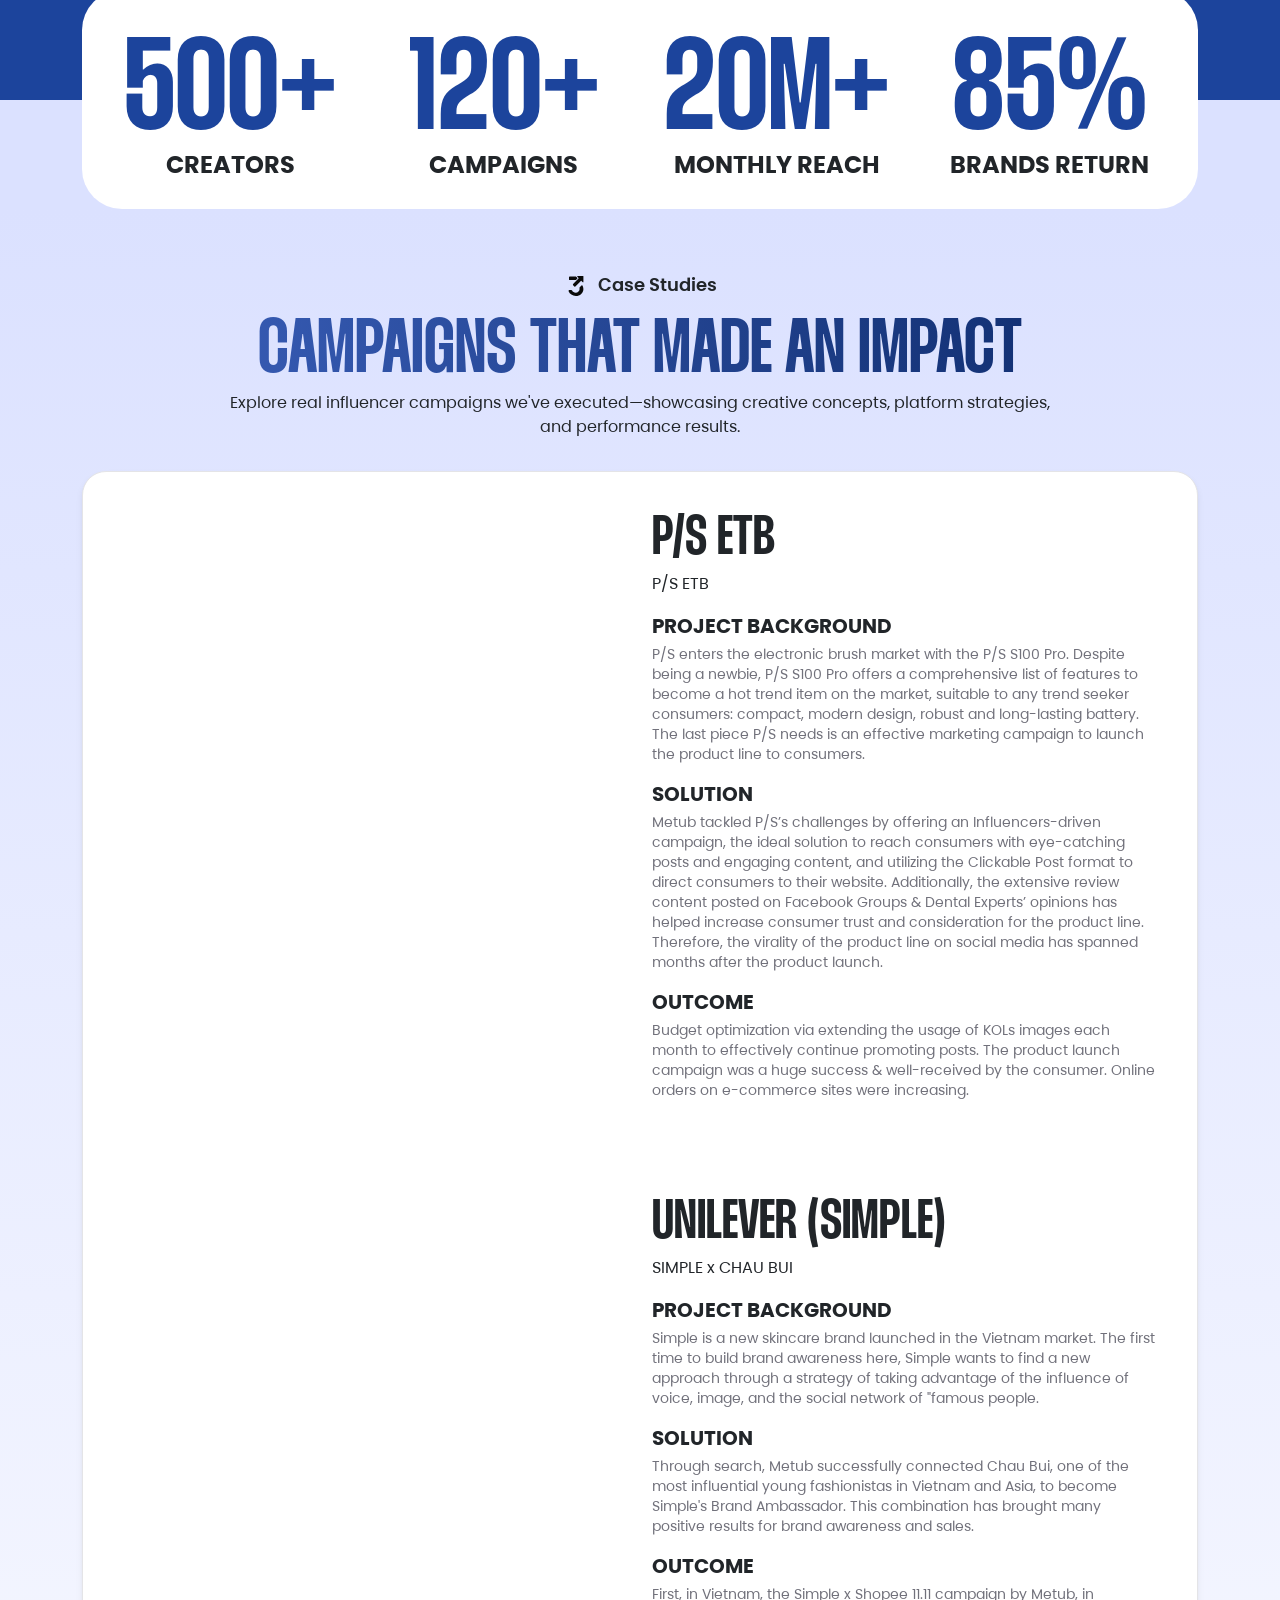
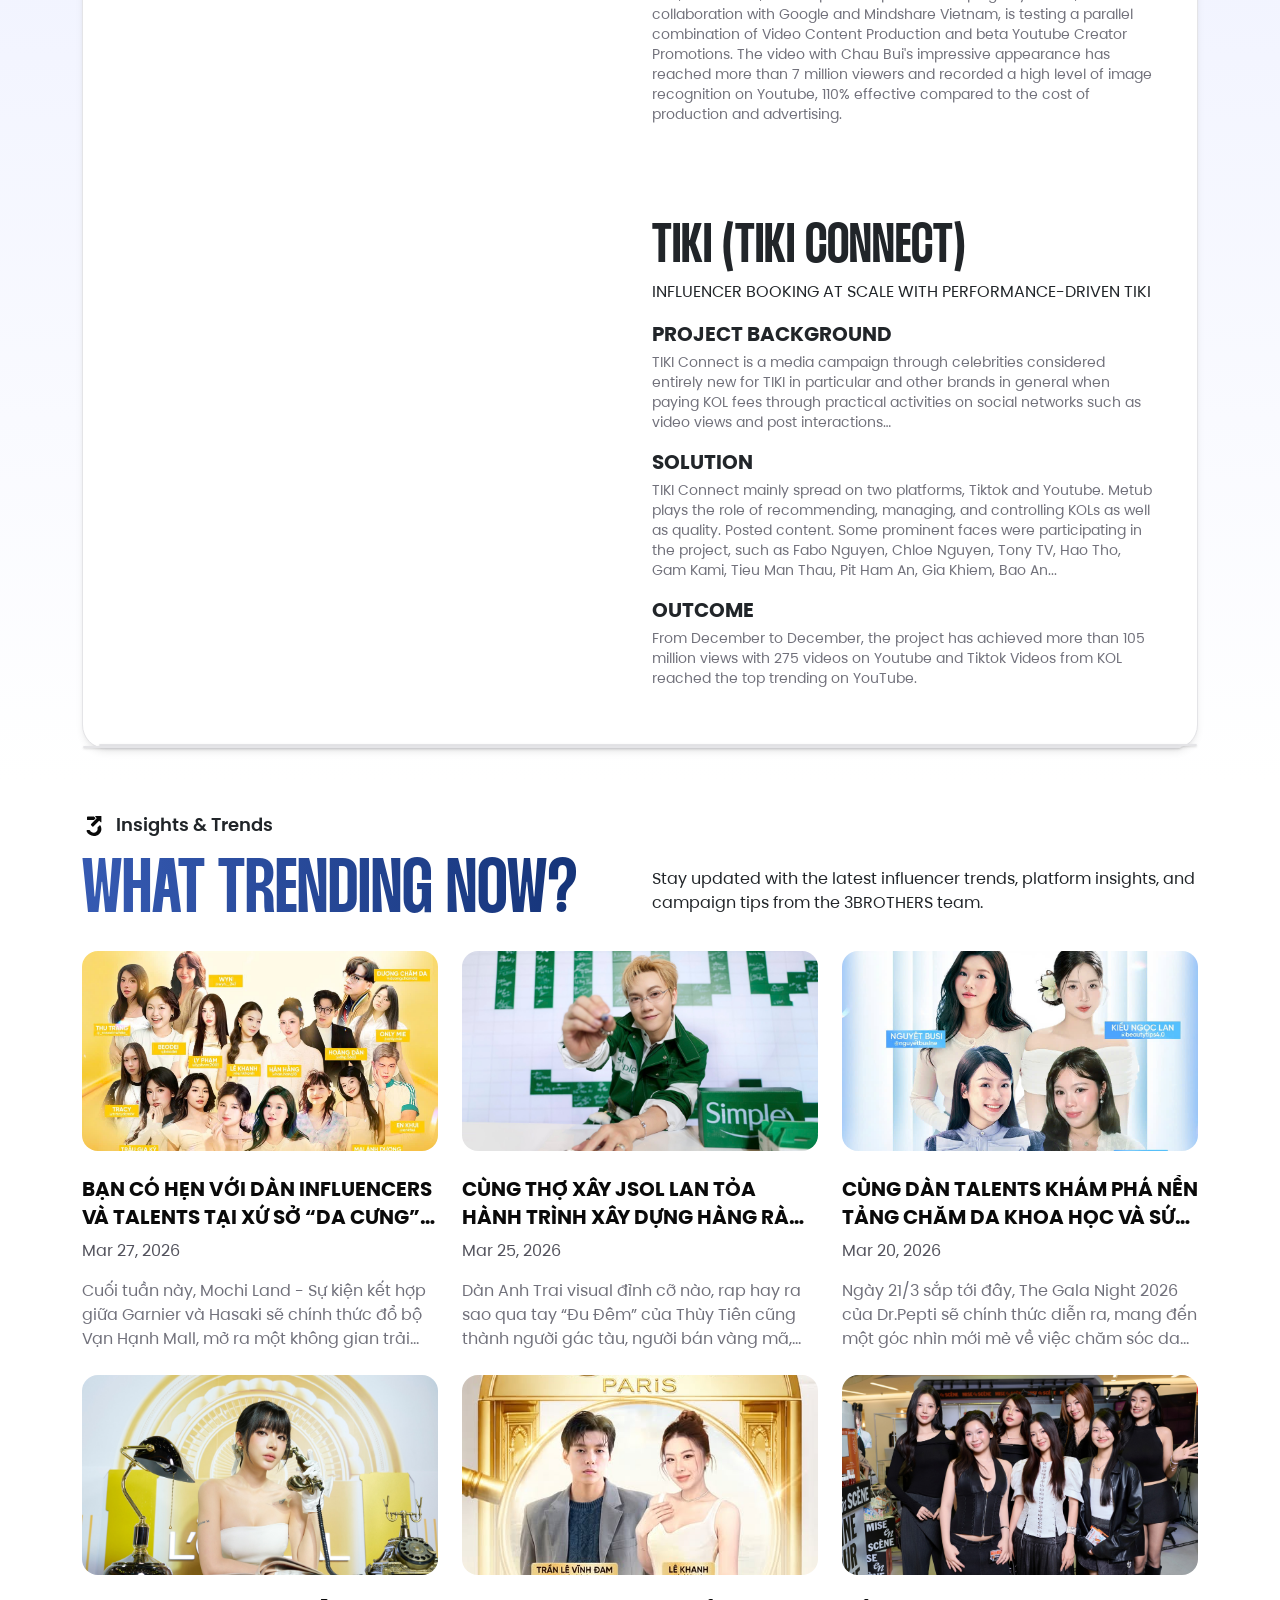
==== commit 407d5534: "Replace image source" ====
--- a/index.html
+++ b/index.html
@@ -6,10 +6,10 @@
 	<title>3Brothers Media | Influencer Marketing Agency</title>
   <link href="https://cdn.jsdelivr.net/npm/bootstrap@5.2.3/dist/css/bootstrap.min.css" rel="stylesheet" integrity="sha384-rbsA2VBKQhggwzxH7pPCaAqO46MgnOM80zW1RWuH61DGLwZJEdK2Kadq2F9CUG65" crossorigin="anonymous">
   <link rel="stylesheet" href="https://cdn.jsdelivr.net/npm/swiper@12/swiper-bundle.min.css"/>
-  <link rel="stylesheet" href="css/style.css">
-  <link rel="icon" type="image/png" sizes="32x32" href="/img/favicon-32.png">
-  <link rel="icon" type="image/png" sizes="16x16" href="/img/favicon-16.png">
-  <link rel="apple-touch-icon" href="/img/apple-touch-icon.png">
+  <link rel="stylesheet" href="./css/style.css">
+  <link rel="icon" type="image/png" sizes="32x32" href="./img/favicon-32.png">
+  <link rel="icon" type="image/png" sizes="16x16" href="./img/favicon-16.png">
+  <link rel="apple-touch-icon" href="./img/apple-touch-icon.png">
   <script src="https://kit.fontawesome.com/91c7529582.js" crossorigin="anonymous"></script>
 </head>
 <body>
@@ -55,7 +55,7 @@
       </div>
     </div>
     <video class="hero__video" loop muted playsinline autoplay>
-      <source src="img/hero-bg.mp4" type="video/mp4">
+      <source src="./img/hero-bg.mp4" type="video/mp4">
     </video>
   </section>
   
@@ -95,7 +95,7 @@
             <div class="talent-card">
               <div class="talent-card__thumbnail">
                 <div class="talent-card__img">
-                  <img src="https://scontent-sin2-1.xx.fbcdn.net/v/t39.30808-6/639174793_122264494364177009_1370803938526470192_n.jpg?_nc_cat=102&ccb=1-7&_nc_sid=7b2446&_nc_eui2=AeGNT04c99QowtqQSnWWLtGfB2YaanEPgQ0HZhpqcQ-BDQIHHU4nxAb-7nKu7LW5pC-wNhXOMUWhrB3vASnw65Wi&_nc_ohc=61wWYtKCfqIQ7kNvwGYfKuq&_nc_oc=Adp6IN1BTyLGF2FhlkQXjLOhq5zoy_hLxgmF509kWceCKIylqQfnKTsGuJC0Nz04V0nyQO_hIkWSPgxm8GUZEOLc&_nc_zt=23&_nc_ht=scontent-sin2-1.xx&_nc_gid=T0bI0JC86Qjpsjr_iZr8cg&_nc_ss=7a32e&oh=00_Afz-DQbmXCjJoBA_4Vn9lXhmCPJUTxMhp2TylCXqphPgbg&oe=69CD4FA3" alt="">
+                  <img src="./img/talent-vinh-dam.jpg" alt="">
                 </div>
                 <a href="https://www.tiktok.com/@ryan.vinhdam" target="_blank" rel="noopener noreferrer" class="talent-card__view-detail btn btn-primary label-m">PROFILE <i class="fa-solid fa-arrow-right"></i></a>
               </div>
@@ -122,7 +122,7 @@
             <div class="talent-card">
               <div class="talent-card__thumbnail">
                 <div class="talent-card__img">
-                  <img src="https://scontent-sin6-3.xx.fbcdn.net/v/t39.30808-6/641537964_122264955908177009_7003044997575921856_n.jpg?_nc_cat=110&ccb=1-7&_nc_sid=13d280&_nc_eui2=AeFqXm8EG0U4d_CcKb-xWOvQQq_QlEnEXZZCr9CUScRdluX5OJwPQRRk5tmn-7uRnjO3x7KHj0Q5QJRej-7EbyDl&_nc_ohc=KHzjcgKjh_0Q7kNvwFIHiTG&_nc_oc=AdrT-CS3eK47skPG7bwY7jBoukBKw3DluNJmUCoi69T-s9T_XGKATF8ogWu0otQ4z01oN7cNk8EKys73trtuWN-J&_nc_zt=23&_nc_ht=scontent-sin6-3.xx&_nc_gid=DTUx8AijBSsi-UcIdqUM8w&_nc_ss=7a32e&oh=00_AfzM0kfHgg56Hloi5hPb1f-X2mu19JUYxPn-pOVMheN3Kw&oe=69CD46FE" alt="">
+                  <img src="./img/talent-le-khanh.jpg" alt="">
                 </div>
                 <a href="https://www.tiktok.com/@le.hkhanh" target="_blank" rel="noopener noreferrer" class="talent-card__view-detail btn btn-primary label-m">PROFILE <i class="fa-solid fa-arrow-right"></i></a>
               </div>
@@ -149,7 +149,7 @@
             <div class="talent-card">
               <div class="talent-card__thumbnail">
                 <div class="talent-card__img">
-                  <img src="https://scontent-sin2-1.xx.fbcdn.net/v/t39.30808-6/642337925_122265009554177009_7058184212168078256_n.jpg?_nc_cat=100&ccb=1-7&_nc_sid=7b2446&_nc_eui2=AeELnoD-hLOvJGfMlsSNl4xGMvpJ3ozczPgy-knejNzM-IGaKbWL-PXWqXmZFWEbpJEe53-EL1Pj2SCnNmQySDbN&_nc_ohc=C54OCbE2JM8Q7kNvwFXbNM_&_nc_oc=AdqZ-hGqrGyKMJS_FrgW1a-R5oPlQcQJ9_NPu767HDEFrHON-mKLkuKsYLmakfWwYwUhDa3iFIm56aauEx9gKrf7&_nc_zt=23&_nc_ht=scontent-sin2-1.xx&_nc_gid=NKx1ppWVeTwa6YPR3swKaw&_nc_ss=7a32e&oh=00_AfwJNMX7lRPmFK5fru8zqCqc2OlhcwrwIAITDUAIiVhS5g&oe=69CD5E26" alt="">
+                  <img src="./img/talent-thanh-nha.jpg" alt="">
                 </div>
                 <a href="https://www.tiktok.com/@carolthnh" target="_blank" rel="noopener noreferrer" class="talent-card__view-detail btn btn-primary label-m">PROFILE <i class="fa-solid fa-arrow-right"></i></a>
               </div>
@@ -176,7 +176,7 @@
             <div class="talent-card">
               <div class="talent-card__thumbnail">
                 <div class="talent-card__img">
-                  <img src="https://scontent-sin6-3.xx.fbcdn.net/v/t39.30808-6/643329144_122265218762177009_5628343608300104998_n.jpg?_nc_cat=106&ccb=1-7&_nc_sid=7b2446&_nc_eui2=AeEdCdKTvWaKTFMq6R9fpEnTEVdkZGkaAFYRV2RkaRoAVlxcBQnCCpkW2iG50SAFMZnjzTKoOk2c49g0ixPKJAKU&_nc_ohc=uGWU4jClJAUQ7kNvwHWjpL1&_nc_oc=AdofcC8HnA2V-a1xV_0OLIAAU-OAn7SdRdjtss52W37Hls1Kb6qfzQK5W3XPYqPruQsdsKTNBLouG95-UgsOjPWA&_nc_zt=23&_nc_ht=scontent-sin6-3.xx&_nc_gid=ntPSL2X_TKmRJN_McLgN6Q&_nc_ss=7a32e&oh=00_AfwAOwSLIaJ4WmsxWhmeJquMLCrRYry7-SXbwHBoWbMPDA&oe=69CD605D" alt="">
+                  <img src="./img/talent-nguyet-busi.jpg" alt="">
                 </div>
                 <a href="https://www.tiktok.com/@nguyetbusine" target="_blank" rel="noopener noreferrer" class="talent-card__view-detail btn btn-primary label-m">PROFILE <i class="fa-solid fa-arrow-right"></i></a>
               </div>
@@ -203,7 +203,7 @@
             <div class="talent-card">
               <div class="talent-card__thumbnail">
                 <div class="talent-card__img">
-                  <img src="https://scontent-sin6-2.xx.fbcdn.net/v/t39.30808-6/644969024_122265455510177009_1887778339881765198_n.jpg?_nc_cat=109&ccb=1-7&_nc_sid=13d280&_nc_eui2=AeFcrck3XFRg40VOrZCN_Gbm79c3-QcIzyPv1zf5BwjPI3j4qgLKLuNfjGxRvlhkHn30BBIn8ga3KMLtiQUc0jsE&_nc_ohc=b3qq9CMxJoAQ7kNvwF_rufH&_nc_oc=AdoNK5fsJdF97J469eJycQsIt7pppk4jGaRzU20Xx04pNuquEGsO1pBWi5Eiuf0uNbAx8r3MIZI-06aqTrJQl1HG&_nc_zt=23&_nc_ht=scontent-sin6-2.xx&_nc_gid=UPycv14u0CDRmsICAMmjrQ&_nc_ss=7a32e&oh=00_AfzATVC3qWW3aCdIj1SQlcxVIh0yX6K4tKWfCp6QXDuxZg&oe=69CD4D16" alt="">
+                  <img src="./img/talent-ngoc-tu.jpg" alt="">
                 </div>
                 <a href="https://www.tiktok.com/@tuconbuom" target="_blank" rel="noopener noreferrer" class="talent-card__view-detail btn btn-primary label-m">PROFILE <i class="fa-solid fa-arrow-right"></i></a>
               </div>
@@ -230,7 +230,7 @@
             <div class="talent-card">
               <div class="talent-card__thumbnail">
                 <div class="talent-card__img">
-                  <img src="https://scontent-sin2-3.xx.fbcdn.net/v/t39.30808-6/645455028_122265655658177009_1815606240641847584_n.jpg?_nc_cat=107&ccb=1-7&_nc_sid=13d280&_nc_eui2=AeEiEMZN9--93x62FsYqImQfhZYPfbxkmEeFlg99vGSYR7a_JE1qHi8D3lBDNmFhq5ntugmKiZESFuIo2QCQvLP9&_nc_ohc=dCwE9TzlDPcQ7kNvwEBK8Xz&_nc_oc=AdotJwZmqvT-omr-zuq1Qo-mH-LayPWOTSQYK-582yxzBS56Rs81uFDxCNg1vTN8JDOKq5HckyCYICEaQLJ0lW4z&_nc_zt=23&_nc_ht=scontent-sin2-3.xx&_nc_gid=dDS-YHmzmaxYZm7kyaMORg&_nc_ss=7a32e&oh=00_Afz7QmFnx9l85pOpIFlNTCHpoBVyWwzY2qyWxRUINjLUog&oe=69CD5E40" alt="">
+                  <img src="./img/talent-rosy.jpg" alt="">
                 </div>
                 <a href="https://www.tiktok.com/@rosyahhhh" target="_blank" rel="noopener noreferrer" class="talent-card__view-detail btn btn-primary label-m">PROFILE <i class="fa-solid fa-arrow-right"></i></a>
               </div>
@@ -257,7 +257,7 @@
             <div class="talent-card">
               <div class="talent-card__thumbnail">
                 <div class="talent-card__img">
-                  <img src="https://scontent.fsgn2-9.fna.fbcdn.net/v/t39.30808-6/648529671_122265898484177009_4786951265052125680_n.jpg?_nc_cat=106&ccb=1-7&_nc_sid=7b2446&_nc_eui2=AeGdrm8Os_9bKEfjCzo0bWPev7wBPq-KgxG_vAE-r4qDEdSjWtKSfQdmMzr7JfL6nA8e0ldc6d3iwIjp_127t6G1&_nc_ohc=Zve2jgscC4sQ7kNvwHAMJTV&_nc_oc=Adq4TXop8GEmXHBl2SzRfIrv68R6lOot17GiF6MZNzhNz0sevJinS5MUzaFRW0biyO98oKvTyx2Gnf5HywGYYf1n&_nc_zt=23&_nc_ht=scontent.fsgn2-9.fna&_nc_gid=JZHByykUjd8Pis6x7upc6w&_nc_ss=7a32e&oh=00_AfxRCEB0SU1hExII4_Dv3dQF6340-Ajua-Qgd6MklOtHng&oe=69CD4FB4" alt="">
+                  <img src="./img/talent-mai-anh.jpg" alt="">
                 </div>
                 <a href="https://www.tiktok.com/@luumaianh_" target="_blank" rel="noopener noreferrer" class="talent-card__view-detail btn btn-primary label-m">PROFILE <i class="fa-solid fa-arrow-right"></i></a>
               </div>
@@ -622,7 +622,7 @@
           <div class="blog-item">
             <div class="blog-item__thumbnail position-relative">
               <div class="blog-item__img">
-                <img src="https://scontent-sin11-1.xx.fbcdn.net/v/t39.30808-6/658926540_122268317456177009_5263024156184991632_n.jpg?_nc_cat=105&ccb=1-7&_nc_sid=7b2446&_nc_eui2=AeEhVnucRTgm-g6AqD19-6LgNrPFZDn2W5g2s8VkOfZbmJmD72AetfK_PPoivNXTFGij8iyFQO5YVfs1cG6lMbKJ&_nc_ohc=Z6TyYf4hkgQQ7kNvwHOb7iq&_nc_oc=AdoRsNIRsD5gmuCmgjfP850ToDq-_Qrlrs5UqBZqiE6M9BDQNeNeR78TfoN48K7MFMawKqXs9umQ2dP47fQQcVqN&_nc_zt=23&_nc_ht=scontent-sin11-1.xx&_nc_gid=W8gspO4D9TKeu6aIQCqfGg&_nc_ss=7a32e&oh=00_Afwqec1fmz1nLO7aUDXzoOyuJKKPYcmuQzKX-VtAvwhFNA&oe=69CD33C5" alt="">
+                <img src="./img/blog-1.jpg" alt="">
               </div>
               <!-- <a href="" class="blog-item__category label-s">Biz News</a> -->
               <a href="" class="blog-item__view-detail btn btn-primary label-m">EXPLORE <i class="fa-solid fa-arrow-right"></i></a>
@@ -642,7 +642,7 @@
           <div class="blog-item">
             <div class="blog-item__thumbnail position-relative">
               <div class="blog-item__img">
-                <img src="https://scontent-sin11-1.xx.fbcdn.net/v/t39.30808-6/660086664_122268058970177009_5222344701068160004_n.jpg?_nc_cat=104&ccb=1-7&_nc_sid=7b2446&_nc_eui2=AeFCTC00xNRRnPdzQmS17HtXrjsToxziSiSuOxOjHOJKJDfscIWzdAPJydzz6aFrNdkjMAgwzba8nq39ojOAFu6C&_nc_ohc=xY2TSIrsxuAQ7kNvwFdQMG0&_nc_oc=AdqpiRr6aya2vGekZ5vyO44lZ0VmvjgIDHLy6kk-tIGlt4Lf9l-0-V7t4Uy42M11UfNPXYAKH-B8C4kM0vnzusIh&_nc_zt=23&_nc_ht=scontent-sin11-1.xx&_nc_gid=WKwt9ttjwsIHJN9FdmCaNQ&_nc_ss=7a32e&oh=00_AfxfOjCUp6CO6a_NaiEQqNSZrMT6aQsOh2cNj-2ZDpkkJQ&oe=69CD4105" alt="">
+                <img src="./img/blog-2.jpg" alt="">
               </div>
               <!-- <a href="" class="blog-item__category label-s">Biz News</a> -->
               <a href="" class="blog-item__view-detail btn btn-primary label-m">EXPLORE <i class="fa-solid fa-arrow-right"></i></a>
@@ -665,7 +665,7 @@
           <div class="blog-item">
             <div class="blog-item__thumbnail position-relative">
               <div class="blog-item__img">
-                <img src="https://scontent-sin11-1.xx.fbcdn.net/v/t39.30808-6/653791941_122267440970177009_2854982559847383813_n.jpg?_nc_cat=104&ccb=1-7&_nc_sid=13d280&_nc_eui2=AeGE9pwOpmJG7K1jl4itgyr4CysPwESZvsALKw_ARJm-wG_DV_AingZVUmduDoTtlHYo2FxGiFZ0wpzKXnFJKhAg&_nc_ohc=p-mrez_PjJ8Q7kNvwG8Zj-s&_nc_oc=AdrTN88CdFPDFWXG0wbaskipp6Vdvu6RH71JvTd4_xKZcZCamAmK_wpEaOqzi6ZDpTXgV1B9zmtg5Hqb-bWOz9Ol&_nc_zt=23&_nc_ht=scontent-sin11-1.xx&_nc_gid=1vBWSdC0AFPM1dp38teD8A&_nc_ss=7a32e&oh=00_AfzMSBWES18jv1E_ZpOo5u_D3AacaCYuLl6_LwXnrAahXA&oe=69CD4068" alt="">
+                <img src="./img/blog-3.jpg" alt="">
               </div>
               <!-- <a href="" class="blog-item__category label-s">Wassupyoutube</a> -->
               <a href="" class="blog-item__view-detail btn btn-primary label-m">EXPLORE <i class="fa-solid fa-arrow-right"></i></a>
@@ -688,7 +688,7 @@
           <div class="blog-item">
             <div class="blog-item__thumbnail position-relative">
               <div class="blog-item__img">
-                <img src="https://scontent-sin2-2.xx.fbcdn.net/v/t39.30808-6/611626683_122258788508177009_8866242746922591642_n.jpg?_nc_cat=103&ccb=1-7&_nc_sid=13d280&_nc_eui2=AeFBS4tQfras_FeyURhPS9i-8AOWdikwFvHwA5Z2KTAW8SiQrw8jlHSs0R1X8q0ZLSTw87BGMigYRyDKnvfNjNrX&_nc_ohc=NDq59yBMor4Q7kNvwFreZN6&_nc_oc=AdrTbm01p6GF7cg1RZyvFfHKa-1IZlOscUg1fioRrB3hY4MJInKzL_gPGA_QpBXRDPQ0-fwxNmHPU9nZ92GhNPwW&_nc_zt=23&_nc_ht=scontent-sin2-2.xx&_nc_gid=Tmg2oEh7qh6cGzPhUqyn7Q&_nc_ss=7a32e&oh=00_AfzTz3zEU9X3syniB5cHQ0xbB_Yqr7DA1GyVNtAK2kK99A&oe=69CD40C9" alt="">
+                <img src="./img/blog-4.jpg" alt="">
               </div>
               <!-- <a href="" class="blog-item__category label-s">Wassupyoutube</a> -->
               <a href="" class="blog-item__view-detail btn btn-primary label-m">EXPLORE <i class="fa-solid fa-arrow-right"></i></a>
@@ -711,7 +711,7 @@
           <div class="blog-item">
             <div class="blog-item__thumbnail position-relative">
               <div class="blog-item__img">
-                <img src="https://scontent-sin2-1.xx.fbcdn.net/v/t39.30808-6/611249862_122258515148177009_994792241356484178_n.jpg?_nc_cat=100&ccb=1-7&_nc_sid=13d280&_nc_eui2=AeE16wEQV9RfHaHr_jwmcQcZ_EVxzGoJLMf8RXHMagksx4_V3MjupiSba5sas6VPIUI69G4zUYlFjQPmau4RgEXD&_nc_ohc=cExtZflPPKAQ7kNvwF81n-R&_nc_oc=AdoOK2V_MMYcMklHY8PnErV6uqE7lJyOYAYFmfov4P2nj1nTBSfA-Wj1aLmmwK88ZwPJH99yauFMl1g9k-XcmbWa&_nc_zt=23&_nc_ht=scontent-sin2-1.xx&_nc_gid=jguX2565f0bRBaFSGm0UWw&_nc_ss=7a32e&oh=00_Afw7cFRZLxvr69faH_XY4mB4arX7Dh8_c17g7_Cgkyxnlg&oe=69CD2386" alt="">
+                <img src="./img/blog-5.jpg" alt="">
               </div>
               <!-- <a href="" class="blog-item__category label-s">Wassupyoutube</a> -->
               <a href="" class="blog-item__view-detail btn btn-primary label-m">EXPLORE <i class="fa-solid fa-arrow-right"></i></a>
@@ -734,7 +734,7 @@
           <div class="blog-item">
             <div class="blog-item__thumbnail position-relative">
               <div class="blog-item__img">
-                <img src="https://scontent-sin2-3.xx.fbcdn.net/v/t39.30808-6/607098096_122257520696177009_8261601992683092055_n.jpg?_nc_cat=107&ccb=1-7&_nc_sid=13d280&_nc_eui2=AeEP2pD2tYKgWz_wq9f_TDOu_a2rJnvggcb9rasme-CBxj7OztTD8KVtoZsDwywWlituuKyEowXVX4ApakXK2z5y&_nc_ohc=NPcCxtb5j80Q7kNvwG5Qf6E&_nc_oc=AdoVmOEE5q2JAxj1tVrd6Jxzw8eCPL9v-czAconqpE_sVc-KCQ5Eoj0SgfhpBdMK6cIfAx0dWG07vFaYk21CSjkL&_nc_zt=23&_nc_ht=scontent-sin2-3.xx&_nc_gid=b_hW4xYP5uhN7l25FY8s8Q&_nc_ss=7a32e&oh=00_AfzbCQbyfLfRLvq4ElB9mmvKwDewLwO70o9SSjBjpm2uqg&oe=69CD4BA9" alt="">
+                <img src="./img/blog-6.jpg" alt="">
               </div>
               <!-- <a href="" class="blog-item__category label-s">Wassupyoutube</a> -->
               <a href="" class="blog-item__view-detail btn btn-primary label-m">EXPLORE <i class="fa-solid fa-arrow-right"></i></a>
@@ -759,7 +759,7 @@
   </section>
   
   <!-- Contact Form -->
-  <section class="contact-form section-py-full">
+  <section class="contact-form section-py-full position-relative overflow-hidden">
     <div class="container">
       <div class="row">
         <div class="col-12 col-lg-6 contact-form__heading">
@@ -832,6 +832,11 @@
           </div>
         </div>
       </div>
+    </div>
+    <div class="contact-form__bg">
+      <video loop muted playsinline autoplay>
+        <source src="img/404-bg.mp4" type="video/mp4">
+      </video>
     </div>
   </section>
   
--- a/css/style.css
+++ b/css/style.css
@@ -290,7 +290,7 @@
   bottom: 0;
   width: 0;
   height: 1px;
-  background-color: #fff;
+  background-color: var(--neutral-white-950);
   transition: all .35s ease;
   transform: translateX(-50%)
 }
@@ -604,25 +604,26 @@
   height: 100%;
   mix-blend-mode: soft-light;
   opacity: .4;
-  /* width: 100%;
-  height: auto;
-  z-index: 0;
-  top: 50%;
-  left: 50%; */
-  /* transform: scale(1.03) translate(-50%, -38%); */
-  /* mix-blend-mode: soft-light;
-  opacity: .4; */
-}
-
-.contact-form {
-  background-image: url(../img/contact-form-bg.png);
-  background-position: center center;
-  background-size: cover;
-}
-
+}
 
 .contact-form__heading {
   color: var(--neutral-white-950);
+}
+
+.contact-form__bg {
+  position: absolute;
+  top: 0;
+  bottom: 0;
+  left: 0;
+  right: 0;
+  z-index: -1;
+}
+
+.contact-form__bg > video {
+  width: 100%;
+  height: 100%;
+  object-fit: cover;
+  object-position: center center;
 }
 
 .form-wrapper {
@@ -1053,14 +1054,13 @@
 
 .core-values__decor {
   position: absolute;
-  width: 100%;
-  height: auto;
-  z-index: 0;
+  aspect-ratio: 1118/641;
   top: 50%;
   left: 50%;
-  transform: scale(1.03) translate(-50%, -38%);
+  transform: scale(1.03) translate(-50%, -50%);
+  height: 100%;
   mix-blend-mode: soft-light;
-  opacity: .6;
+  opacity: .4;
 }
 
 .core-values__card {
@@ -1127,6 +1127,10 @@
   bottom: 16px;
   padding: 16px 20px;
   border-radius: 12px;
+}
+
+.team-card__info > h3 {
+  color: var(--brand-primary-700);
 }
 
 .team-card__links {
@@ -1267,7 +1271,8 @@
     gap: 20px !important;
   }
   .our-community-card__main > h3 {
-    font-size: 56px;
+    font-size: 32px !important;
+    line-height: 40px;
   }
 }
 
@@ -1306,6 +1311,14 @@
   align-items: flex-start;
   padding-right: 40px;
   padding-left: 16px;
+}
+
+.our-community-card__main > h3 {
+  font-size: 40px;
+}
+
+.our-community-card__main > p {
+  color: var(--neutral-grey-500);
 }
 
 .our-community-card__main div > span:first-child {
@@ -1414,7 +1427,6 @@
 }
 
 .latest-news-item__img {
-  background-color: yellow;
   aspect-ratio: 4/3;
   width: 33.33%;
   height: auto;
@@ -1437,10 +1449,16 @@
   -webkit-line-clamp: 3;
   -webkit-box-orient: vertical;
   overflow: hidden;
+  transition: all .3s ease;
+}
+
+.latest-news-item__content > a:hover {
+  color: var(--brand-primary-700)
 }
 
 .latest-news-item__content > span {
   color: var(--neutral-grey-600);
+  font-size: 14px;
 }
 
 .careers-item {
